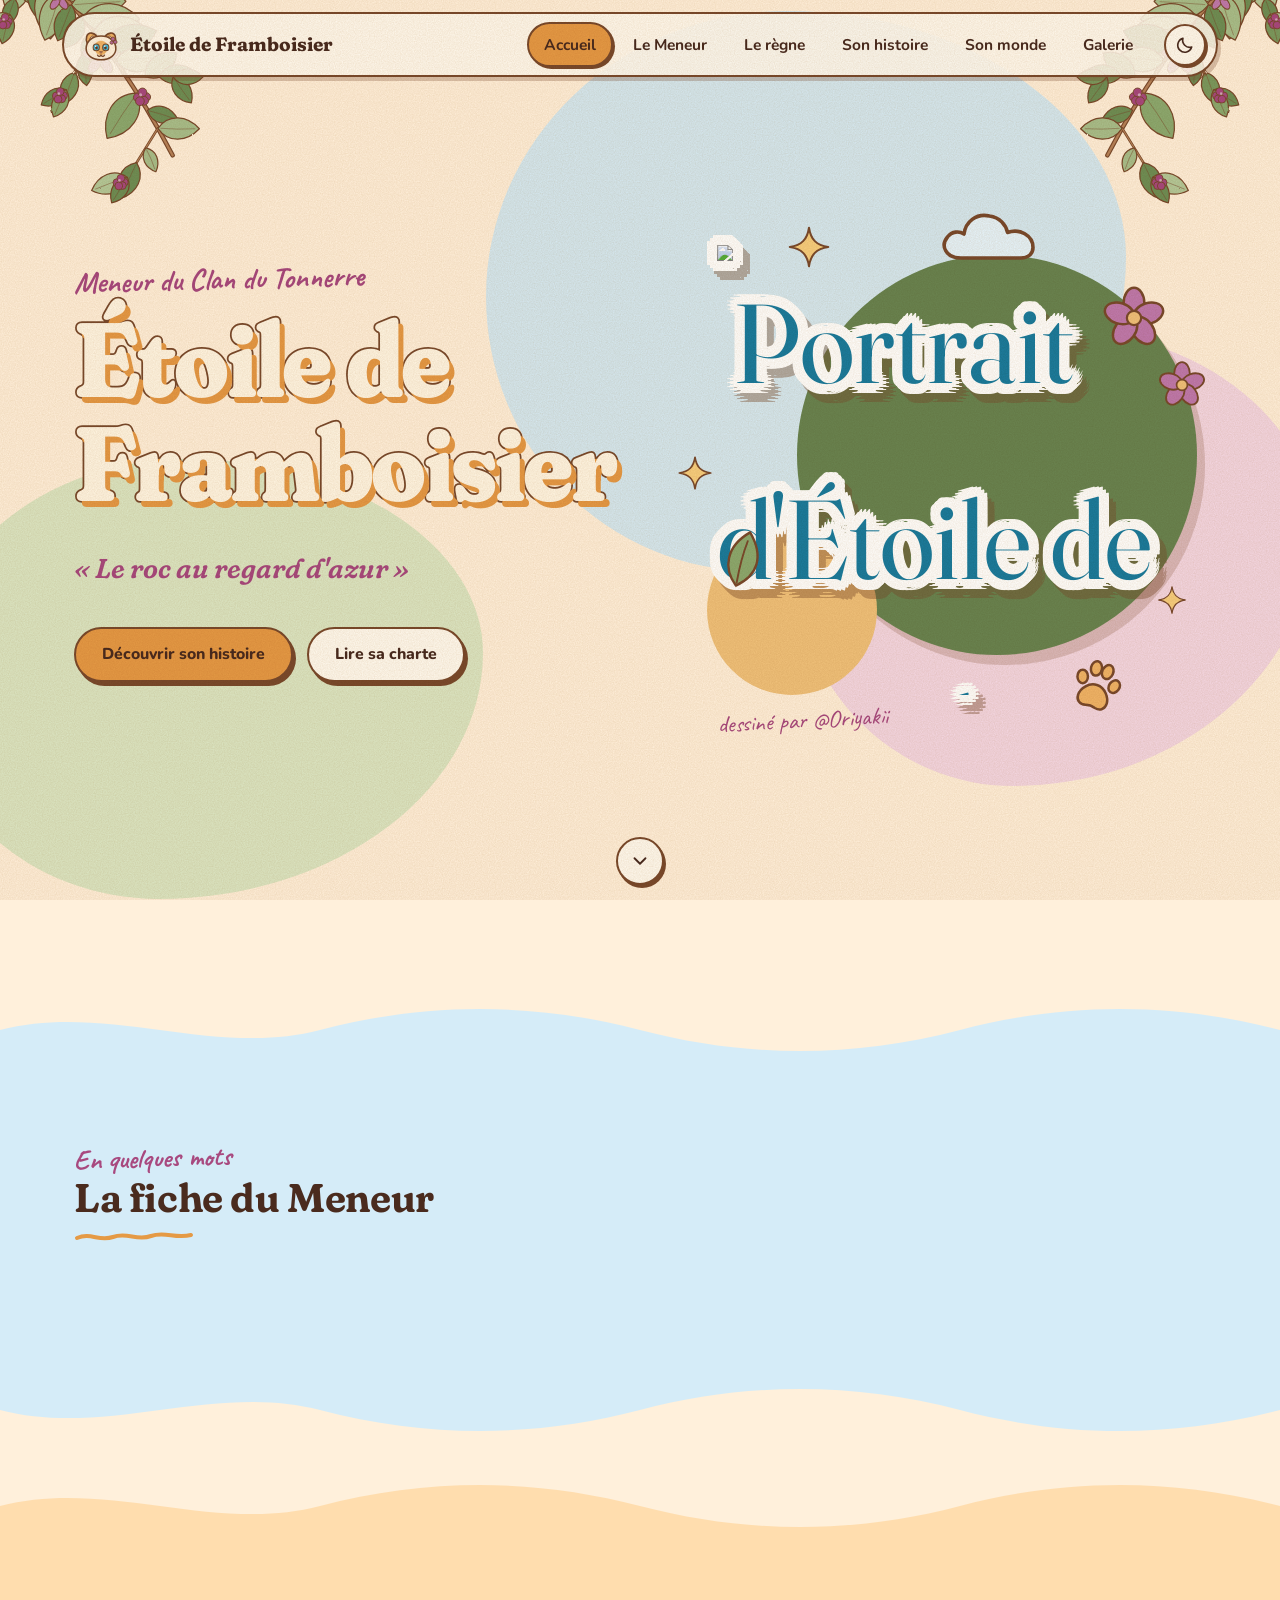
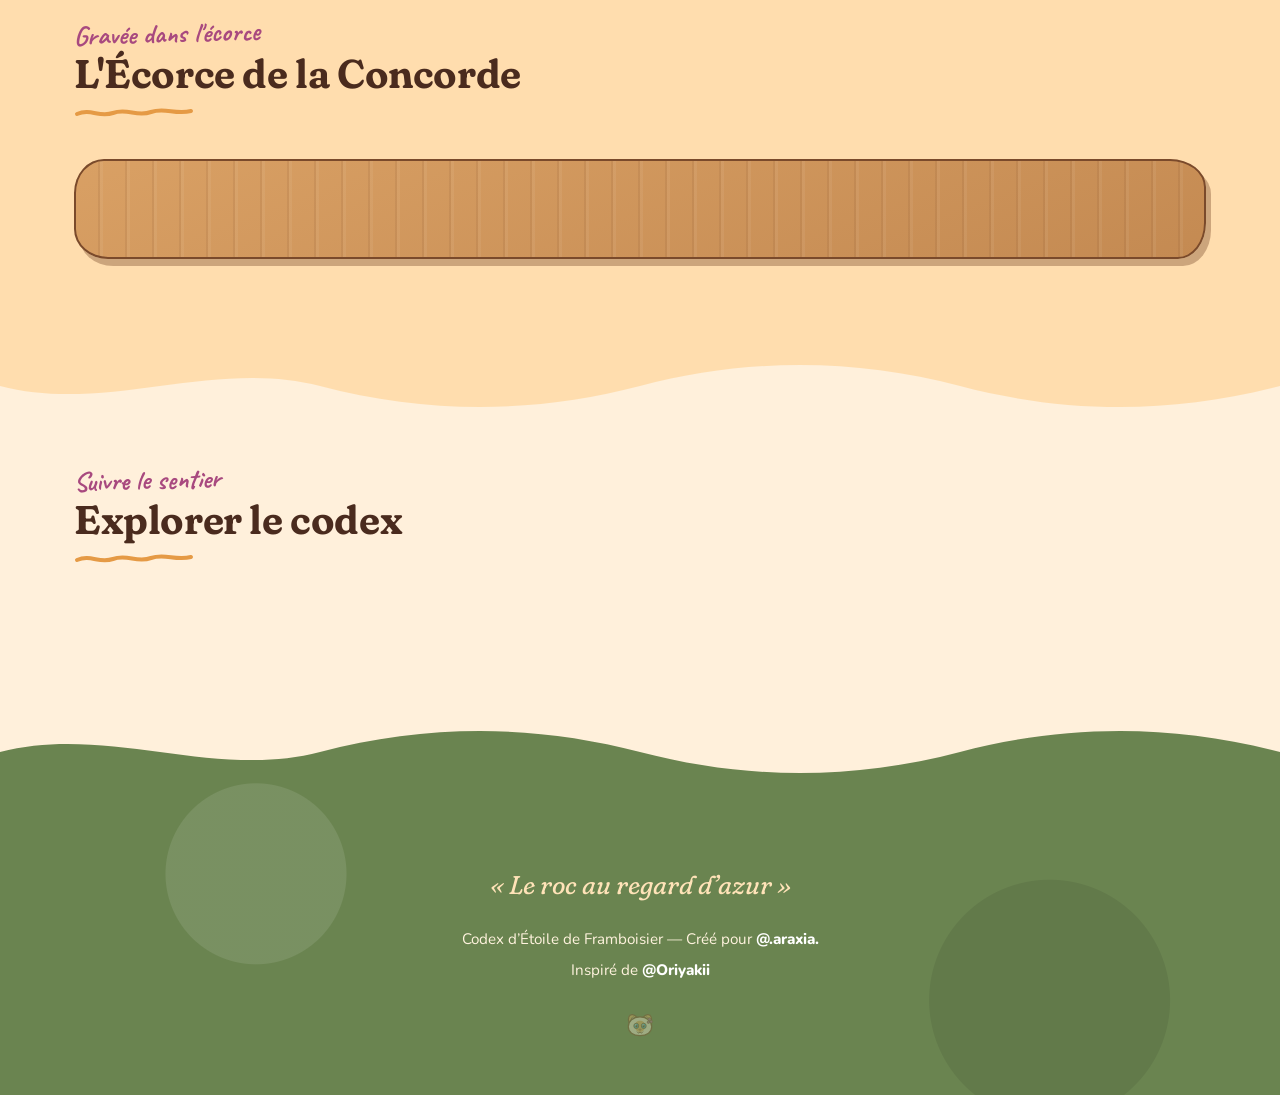
==== index.html @ c2222881 "Mise en ligne du 06/11/2026 23:58:48" ====
<!DOCTYPE html>
<html lang="fr">
<head>
    <meta charset="UTF-8">
    <meta name="viewport" content="width=device-width, initial-scale=1">
    <title>Étoile de Framboisier — Meneur du Tonnerre</title>
    <meta name="description" content="Codex d'Étoile de Framboisier, meneur du Clan du Tonnerre : fiche, charte, caractère, lignée et histoire de ce personnage de RP Warrior Cats.">
    <meta name="theme-color" content="#F5EFDF">
    <link rel="icon" href="assets/favicon.svg" type="image/svg+xml">
    <link rel="preconnect" href="https://fonts.googleapis.com">
    <link rel="preconnect" href="https://fonts.gstatic.com" crossorigin>
    <link rel="stylesheet" href="https://fonts.googleapis.com/css2?family=Fraunces:ital,opsz,wght,SOFT@0,9..144,300..800,100;1,9..144,300..800,100&family=Nunito:wght@400;600;700;800&family=Caveat:wght@500;700&display=swap">
    <script src="js/theme.js"></script>
    <link rel="stylesheet" href="css/base.css">
    <link rel="stylesheet" href="css/layout.css">
    <link rel="stylesheet" href="css/components.css">
    <link rel="stylesheet" href="css/pages/accueil.css">
</head>
<body data-page="accueil">

    <div id="entete"></div>

    <main id="contenu">

        <!-- ===== Le héros ===== -->
        <section class="hero">
            <span class="lavis lavis-azur"      style="top:-8%;  left:38%; width:640px; height:560px"></span>
            <span class="lavis lavis-framboise" style="top:30%;  left:62%; width:520px; height:460px"></span>
            <span class="lavis lavis-sauge"     style="top:46%;  left:-6%; width:560px; height:440px"></span>
            <img class="hero-branche hero-branche-g" src="assets/decor/branche.svg" alt="" width="620" height="760" fetchpriority="low">
            <img class="hero-branche hero-branche-d" src="assets/decor/branche.svg" alt="" width="620" height="760" fetchpriority="low">

            <div class="conteneur hero-grille">
                <div class="hero-texte">
                    <span class="surtitre" id="hero-fonction">Meneur du Clan du Tonnerre</span>
                    <h1>Étoile de<br>Framboisier</h1>
                    <p class="devise" id="hero-devise">« Le roc au regard d'azur »</p>
                    <div class="hero-vies" id="compteur-vies"></div>
                    <p class="hero-actions">
                        <a class="bouton" href="histoire.html">Découvrir son histoire</a>
                        <a class="bouton bouton-clair" href="#charte">Lire sa charte</a>
                    </p>
                </div>

                <figure class="hero-portrait">
                    <span class="cercle-feuillage" aria-hidden="true"></span>
                    <span class="cercle-miel" aria-hidden="true"></span>
                    <svg class="doodle d-nuage" aria-hidden="true"><use href="assets/decor/doodles.svg#nuage"/></svg>
                    <div class="portrait-cadre" data-initiale="É">
                        <img src="assets/photos/Headshot%20Etoile%20de%20Framboisier%20Oriyakii.webp" alt="Portrait d'Étoile de Framboisier" width="680" height="680" fetchpriority="high">
                    </div>
                    <svg class="doodle d-freesia1" aria-hidden="true"><use href="assets/decor/doodles.svg#freesia"/></svg>
                    <svg class="doodle d-freesia2" aria-hidden="true"><use href="assets/decor/doodles.svg#freesia"/></svg>
                    <svg class="doodle d-etin1" aria-hidden="true"><use href="assets/decor/doodles.svg#etincelle"/></svg>
                    <svg class="doodle d-etin2" aria-hidden="true"><use href="assets/decor/doodles.svg#etincelle"/></svg>
                    <svg class="doodle d-etin3" aria-hidden="true"><use href="assets/decor/doodles.svg#etincelle"/></svg>
                    <svg class="doodle d-patte" aria-hidden="true"><use href="assets/decor/doodles.svg#patte"/></svg>
                    <svg class="doodle d-feuille" aria-hidden="true"><use href="assets/decor/doodles.svg#feuille"/></svg>
                    <figcaption class="note-main">dessiné par @Oriyakii</figcaption>
                </figure>
            </div>

            <a class="defiler" href="#fiche" aria-label="Descendre">
                <svg viewBox="0 0 24 24" fill="none" stroke="currentColor" stroke-width="2" stroke-linecap="round" stroke-linejoin="round" aria-hidden="true"><path d="M6 9l6 6 6-6"/></svg>
            </a>
        </section>

        <!-- ===== Fiche rapide ===== -->
        <section class="bande ciel" id="fiche">
            <div class="conteneur">
                <div class="entete-section">
                    <span class="surtitre">En quelques mots</span>
                    <h2>La fiche du Meneur</h2>
                </div>
                <ul class="galets" id="fiche-galets"></ul>
            </div>
        </section>

        <!-- ===== Le mur des lunes ===== -->
        <section class="section" id="mur-section" hidden>
            <div class="conteneur">
                <div class="entete-section entete-mur">
                    <div>
                        <span class="surtitre">Lune après lune</span>
                        <h2>Le mur des lunes</h2>
                    </div>
                    <div class="mur-fleches">
                        <button type="button" class="bouton-rond" id="mur-prec" aria-label="Souvenirs précédents">
                            <svg viewBox="0 0 24 24" fill="none" stroke="currentColor" stroke-width="2" stroke-linecap="round" stroke-linejoin="round" aria-hidden="true"><path d="M15 6l-6 6 6 6"/></svg>
                        </button>
                        <button type="button" class="bouton-rond" id="mur-suiv" aria-label="Souvenirs suivants">
                            <svg viewBox="0 0 24 24" fill="none" stroke="currentColor" stroke-width="2" stroke-linecap="round" stroke-linejoin="round" aria-hidden="true"><path d="M9 6l6 6-6 6"/></svg>
                        </button>
                    </div>
                </div>
            </div>
            <div class="mur" id="mur" tabindex="0" aria-label="Frise des souvenirs, à faire défiler"></div>
        </section>

        <!-- ===== La charte ===== -->
        <section class="bande miel" id="charte">
            <div class="conteneur">
                <div class="entete-section">
                    <span class="surtitre">Gravée dans l'écorce</span>
                    <h2 id="charte-titre">L'Écorce de la Concorde</h2>
                    <p id="charte-intro"></p>
                </div>
                <div class="ecorce">
                    <ol class="articles" id="charte-articles"></ol>
                </div>
            </div>
        </section>

        <!-- ===== Explorer ===== -->
        <section class="section">
            <div class="conteneur">
                <div class="entete-section">
                    <span class="surtitre">Suivre le sentier</span>
                    <h2>Explorer le codex</h2>
                </div>
                <div class="explorer" id="explorer"></div>
            </div>
        </section>

        <!-- ===== Dernières lunes ===== -->
        <section class="bande mousse" id="recent-section" hidden>
            <div class="conteneur">
                <div class="entete-section">
                    <span class="surtitre">Au fil des lunes</span>
                    <h2>Derniers sujets joués</h2>
                </div>
                <div class="recents" id="recents"></div>
            </div>
        </section>

    </main>

    <div id="pied"></div>

    <script src="js/site.js"></script>
    <script src="js/outils.js"></script>
    <script src="js/data/vies.js"></script>
    <script src="js/data/journal.js"></script>
    <script src="js/data/textes.js"></script>
    <script src="js/data/lunes.js"></script>
    <script src="js/config.js"></script>
    <script src="js/donnees.js"></script>
    <script src="js/pages/accueil.js"></script>
</body>
</html>
---- css/base.css ----
/* ==========================================================================
   BASE — la direction artistique d'Étoile de Framboisier.
   Tout vient de ses illustrations : pelage crème et abricot, trait brun appuyé,
   yeux turquoise, freesias mauves, cercle vert mousse, crayonné chaud.
   C'est ici qu'on change l'identité visuelle du site.
   Les polices sont chargées par les <link> dans le <head> de chaque page.
   ========================================================================== */

:root {
    /* Le papier : un crème chaud, comme le fond de ses doodles */
    --brume: #FFF0DB;            /* fond de page */
    --brume-profonde: #EBCFA3;   /* filets doux, séparations discrètes */
    --creme: #FFFAF0;            /* surfaces : cartes */
    --creme-ombre: #FCE7C8;

    /* Le trait : le brun de ses contours */
    --trait: #7A4A2B;

    /* Son pelage colourpoint : crème au centre, abricot aux extrémités */
    --roux: #E59A45;             /* abricot / miel */
    --roux-pale: #FFDDAE;
    --roux-texte: #8A4A12;
    --miel: #F0C27B;

    /* Ses yeux turquoise, le ciel de ses fonds */
    --azur: #43BEE3;
    --azur-pale: #D5ECF8;
    --azur-profond: #1C7C9F;

    /* Le cercle de feuillage derrière lui, la forêt du Tonnerre */
    --sauge: #A9BF8C;
    --sauge-pale: #E3EDD2;
    --mousse: #6A8450;
    --foret: #3F5B34;

    /* Ses freesias mauves : le framboise de son nom */
    --framboise: #A8497F;
    --framboise-pale: #F4DAE8;
    --aversion: #6B4B7A;         /* cœur sombre */

    /* Texte : un brun chaud, jamais noir */
    --encre: #4A2B1E;
    --encre-douce: #7C5A47;

    /* Effets */
    --ciel-haut: #D5ECF8;
    --verre: rgba(255, 250, 240, 0.9);
    --ombre: 3px 4px 0 rgba(122, 74, 43, 0.28);            /* ombre franche, comme un autocollant */
    --ombre-haute: 5px 7px 0 rgba(122, 74, 43, 0.38);
    --nuage: #fff;
    --grain: 0.55;               /* intensité du grain de papier */
    --bord: 2.5px solid var(--trait);
    --onde: var(--creme-ombre);

    --serif: 'Fraunces', Georgia, 'Times New Roman', serif;
    --sans: 'Nunito', system-ui, -apple-system, 'Segoe UI', sans-serif;
    --main: 'Caveat', 'Segoe Print', cursive;   /* annotations écrites à la main */

    --mesure: 66ch;
    --rayon-l: 30px 36px 28px 34px / 34px 28px 36px 30px;   /* des angles un peu irréguliers : dessinés à la main */
    --rayon-m: 20px 24px 18px 22px / 22px 18px 24px 20px;
    --rayon-s: 12px;

    /* Signature : la couleur n'existe qu'aux extrémités */
    --pelage: linear-gradient(90deg,
        var(--roux) 0%, var(--roux-pale) 14%, var(--creme) 32%,
        var(--creme) 68%, var(--roux-pale) 86%, var(--roux) 100%);

    color-scheme: light;
}

/* ---------- Thème sombre : la nuit de lune sur le territoire ----------
   Automatique selon l'appareil, ou choisi avec le bouton du menu. */
:root[data-theme="dark"] {
    --brume: #1D1A2B;
    --brume-profonde: #3B3552;
    --creme: #2A2540;
    --creme-ombre: #342E4D;

    --trait: #F2C98F;

    --roux: #F0A653;
    --roux-pale: #4D3A33;
    --roux-texte: #F6C58E;
    --miel: #EBC27D;

    --azur: #5BCBEE;
    --azur-pale: #1F3A56;
    --azur-profond: #8AD8F4;

    --sauge: #6F8F59;
    --sauge-pale: #263A33;
    --mousse: #9DBD83;
    --foret: #B9D3A3;

    --framboise: #E58FBF;
    --framboise-pale: #4A2B47;
    --aversion: #B8A1CC;

    --encre: #FFEFD8;
    --encre-douce: #C7B6C4;

    --ciel-haut: #1F2A4A;
    --verre: rgba(29, 26, 43, 0.88);
    --ombre: 3px 4px 0 rgba(0, 0, 0, 0.45);
    --ombre-haute: 5px 7px 0 rgba(0, 0, 0, 0.55);
    --nuage: #7E9AB0;
    --grain: 0.2;
    --onde: #262142;

    color-scheme: dark;
}

*, *::before, *::after { box-sizing: border-box; }

html { scroll-behavior: smooth; scroll-padding-top: 96px; }

body {
    margin: 0;
    background: var(--brume);
    color: var(--encre);
    font-family: var(--sans);
    font-size: 1.0625rem;
    line-height: 1.75;
    -webkit-font-smoothing: antialiased;
    overflow-x: hidden;
}

/* Grain de papier : une fine texture sur tout le site */
body::before {
    content: "";
    position: fixed;
    inset: 0;
    z-index: 100;
    pointer-events: none;
    opacity: var(--grain);
    mix-blend-mode: multiply;
    background-image: url("data:image/svg+xml;utf8,<svg xmlns='http://www.w3.org/2000/svg' width='220' height='220'><filter id='n'><feTurbulence type='fractalNoise' baseFrequency='.85' numOctaves='2' stitchTiles='stitch'/><feColorMatrix values='0 0 0 0 .55  0 0 0 0 .36  0 0 0 0 .17  0 0 0 .5 0'/></filter><rect width='100%' height='100%' filter='url(%23n)'/></svg>");
}
:root[data-theme="dark"] body::before { mix-blend-mode: screen; }

h1, h2, h3, h4 {
    font-family: var(--serif);
    font-variation-settings: 'SOFT' 100;      /* des lettres rondes et douces */
    font-weight: 600;
    line-height: 1.12;
    margin: 0;
    color: var(--encre);
    text-wrap: balance;
}

h1 { font-size: clamp(2.2rem, 5vw, 3.5rem); font-weight: 700; letter-spacing: -0.015em; }
h2 { font-size: clamp(1.8rem, 3.4vw, 2.5rem); font-weight: 650; letter-spacing: -0.01em; }
h3 { font-size: 1.3rem; }
h4 { font-size: 1.08rem; }

p { margin: 0 0 1em; text-wrap: pretty; }

a { color: var(--azur-profond); text-underline-offset: 3px; }
a:hover { color: var(--framboise); }

::selection { background: var(--azur); color: #fff; }

:focus-visible {
    outline: 3px dashed var(--azur);
    outline-offset: 4px;
    border-radius: 6px;
}

img { max-width: 100%; display: block; }

.lien-evitement {
    position: absolute;
    left: -9999px;
    top: 8px;
    background: var(--creme);
    padding: 8px 16px;
    border: var(--bord);
    border-radius: var(--rayon-s);
    z-index: 200;
}
.lien-evitement:focus { left: 8px; }

@media (prefers-reduced-motion: reduce) {
    html { scroll-behavior: auto; }
    *, *::before, *::after { animation: none !important; transition: none !important; }
}
---- css/layout.css ----
/* ==========================================================================
   LAYOUT — en-tête, menu, en-tête de page, onglets, bandes ondulées, pied de page.
   ========================================================================== */

/* ---------- En-tête : une pastille cerclée de brun, comme un autocollant ---------- */
.site-header {
    position: sticky;
    top: 12px;
    z-index: 60;
    max-width: 1180px;
    margin: 12px auto 0;
    padding: 0 12px;
}
.site-header .barre {
    display: flex;
    align-items: center;
    gap: 8px 14px;
    padding: 8px 10px 8px 18px;
    background: var(--verre);
    -webkit-backdrop-filter: blur(10px);
    backdrop-filter: blur(10px);
    border: var(--bord);
    border-radius: 999px;
    box-shadow: var(--ombre);
}

.marque {
    display: inline-flex;
    align-items: center;
    gap: 10px;
    margin-right: auto;
    font-family: var(--serif);
    font-variation-settings: 'SOFT' 100;
    font-size: 1.2rem;
    font-weight: 700;
    color: var(--encre);
    text-decoration: none;
    white-space: nowrap;
}
.marque:hover { color: var(--framboise); }
.marque svg { width: 38px; height: 38px; flex: none; transition: transform 0.3s cubic-bezier(0.3, 1.6, 0.5, 1); }
.marque:hover svg { transform: rotate(-8deg) scale(1.12); }

.menu { display: flex; gap: 3px; list-style: none; margin: 0; padding: 0; }
.menu a {
    display: block;
    padding: 7px 15px;
    border: 2.5px solid transparent;
    border-radius: 999px;
    color: var(--encre);
    font-size: 0.97rem;
    font-weight: 700;
    text-decoration: none;
    white-space: nowrap;
    transition: background-color 0.2s ease, transform 0.2s ease;
}
.menu a:hover { background: var(--roux-pale); color: var(--encre); transform: rotate(-2deg); }
.menu a[aria-current="page"] { background: var(--roux); border-color: var(--trait); color: #4A2B1E; box-shadow: 2px 2px 0 var(--trait); }

.bouton-rond {
    flex: none;
    width: 42px;
    height: 42px;
    display: grid;
    place-items: center;
    padding: 0;
    border: var(--bord);
    border-radius: 50%;
    background: var(--creme);
    color: var(--encre);
    cursor: pointer;
    box-shadow: 2px 2px 0 var(--trait);
    transition: transform 0.15s ease, box-shadow 0.15s ease, background-color 0.2s ease;
}
.bouton-rond:hover { background: var(--roux-pale); transform: translate(-1px, -1px); box-shadow: 3px 3px 0 var(--trait); }
.bouton-rond:active { transform: translate(2px, 2px); box-shadow: 0 0 0 var(--trait); }
.bouton-rond svg { width: 20px; height: 20px; }
.bouton-menu { display: none; }

.bouton-theme .i-soleil { display: none; }
:root[data-theme="dark"] .bouton-theme .i-soleil { display: block; }
:root[data-theme="dark"] .bouton-theme .i-lune { display: none; }

@media (max-width: 860px) {
    .bouton-menu { display: grid; }
    .site-header .barre { flex-wrap: wrap; border-radius: 30px; padding-left: 14px; }
    .site-header nav { order: 5; flex-basis: 100%; display: none; }
    .site-header.ouvert nav { display: block; }
    .menu { flex-direction: column; padding: 4px 0 8px; }
    .menu a { padding: 12px 14px; border-radius: var(--rayon-s); font-size: 1.05rem; }
    .marque { font-size: 1.05rem; }
}

/* ---------- Structure ---------- */
.conteneur { max-width: 1180px; margin: 0 auto; padding: 0 24px; }
.etroit { max-width: 820px; margin-left: auto; margin-right: auto; }
main { position: relative; padding-bottom: 24px; overflow-x: clip; }

.section { position: relative; margin-top: 110px; }

/* Titre de section : un petit mot écrit à la main + le titre */
.surtitre {
    display: block;
    margin-bottom: 2px;
    font-family: var(--main);
    font-size: 1.7rem;
    font-weight: 700;
    line-height: 1;
    color: var(--framboise);
    transform: rotate(-1.5deg);
    transform-origin: left;
}
.entete-section { max-width: 62ch; margin-bottom: 40px; }
.entete-section p { margin: 14px 0 0; color: var(--encre-douce); font-size: 1.1rem; }
.entete-section.centre { margin-left: auto; margin-right: auto; text-align: center; }

/* Un petit trait de pinceau sous les titres de section */
.entete-section h2::after {
    content: "";
    display: block;
    width: 120px;
    height: 12px;
    margin-top: 10px;
    background: center / contain no-repeat url("data:image/svg+xml;utf8,<svg xmlns='http://www.w3.org/2000/svg' viewBox='0 0 120 12' fill='none' stroke='%23E59A45' stroke-width='4' stroke-linecap='round'><path d='M3 7c14-6 22 4 36-1s24 4 38-1 24 3 40-1'/></svg>");
}
.entete-section.centre h2::after { margin-left: auto; margin-right: auto; }

/* ---------- Bandes de couleur aux bords ondulés ---------- */
.bande {
    position: relative;
    margin-top: 150px;
    padding: 90px 0 100px;
    background: var(--bande, var(--azur-pale));
}
.bande.ciel  { --bande: var(--azur-pale); }
.bande.miel  { --bande: var(--roux-pale); }
.bande.mousse { --bande: var(--sauge-pale); }
.bande::before, .bande::after {
    content: "";
    position: absolute;
    left: 0;
    right: 0;
    height: 56px;
    background: var(--bande);
    -webkit-mask: url("data:image/svg+xml;utf8,<svg xmlns='http://www.w3.org/2000/svg' viewBox='0 0 1200 56' preserveAspectRatio='none'><path d='M0 28C100 0 200 56 300 28S500 0 600 28 800 56 900 28 1100 0 1200 28V56H0z'/></svg>") center / 100% 100% no-repeat;
    mask: url("data:image/svg+xml;utf8,<svg xmlns='http://www.w3.org/2000/svg' viewBox='0 0 1200 56' preserveAspectRatio='none'><path d='M0 28C100 0 200 56 300 28S500 0 600 28 800 56 900 28 1100 0 1200 28V56H0z'/></svg>") center / 100% 100% no-repeat;
}
.bande::before { top: -55px; }
.bande::after { bottom: -55px; transform: scaleY(-1); }
.bande > .conteneur > .entete-section:first-child { margin-top: 0; }

/* ---------- En-tête d'une page intérieure ---------- */
.tete-page { position: relative; padding-top: 76px; padding-bottom: 12px; isolation: isolate; }
.tete-page h1 {
    max-width: 16ch;
    text-shadow: 3px 4px 0 var(--roux-pale);
}
.tete-page .intro {
    margin: 18px 0 0;
    max-width: 52ch;
    font-family: var(--serif);
    font-variation-settings: 'SOFT' 100;
    font-style: italic;
    font-size: 1.22rem;
    color: var(--encre-douce);
}
.tete-page::after {                      /* branche posée dans le coin */
    content: "";
    position: absolute;
    z-index: -1;
    top: -60px;
    right: -40px;
    width: min(46vw, 460px);
    aspect-ratio: 620 / 760;
    background: url("../assets/decor/branche.svg") no-repeat center / contain;
    transform: scaleX(-1) rotate(-6deg);
    transform-origin: top center;
    opacity: 0.9;
    pointer-events: none;
}
:root[data-theme="dark"] .tete-page::after { opacity: 0.5; }

/* ---------- Onglets (sous-pages) : des étiquettes ---------- */
.onglets-barre {
    position: sticky;
    top: 84px;
    z-index: 30;
    display: flex;
    gap: 6px;
    margin: 36px 0 0;
    padding: 6px;
    width: fit-content;
    max-width: 100%;
    overflow-x: auto;
    scrollbar-width: none;
    background: var(--verre);
    -webkit-backdrop-filter: blur(10px);
    backdrop-filter: blur(10px);
    border: var(--bord);
    border-radius: 999px;
    box-shadow: var(--ombre);
}
.onglets-barre::-webkit-scrollbar { display: none; }
.onglets-barre button {
    padding: 9px 22px;
    border: 2.5px solid transparent;
    border-radius: 999px;
    background: transparent;
    color: var(--encre);
    font: inherit;
    font-size: 0.98rem;
    font-weight: 700;
    white-space: nowrap;
    cursor: pointer;
    transition: background-color 0.2s ease, transform 0.2s ease;
}
.onglets-barre button:hover { background: var(--roux-pale); transform: rotate(-1.5deg); }
.onglets-barre button[aria-selected="true"] { background: var(--azur); border-color: var(--trait); color: #14394A; box-shadow: 2px 2px 0 var(--trait); }

.onglet-panneau { padding-top: 56px; }
.onglet-panneau[hidden] { display: none; }
.onglet-panneau:not([hidden]) { animation: onglet-entree 0.5s cubic-bezier(0.2, 0.7, 0.2, 1); }
@keyframes onglet-entree { from { opacity: 0; transform: translateY(14px); } }

/* ---------- Pied de page : le cercle de feuillage de ses illustrations ---------- */
.site-footer {
    position: relative;
    margin-top: 150px;
    padding: 84px 24px 46px;
    text-align: center;
    color: #FFF3DE;
    background: #6A8450;
    background-image:
        radial-gradient(circle at 20% 30%, rgba(255, 255, 255, 0.1) 0 90px, transparent 91px),
        radial-gradient(circle at 82% 70%, rgba(0, 0, 0, 0.08) 0 120px, transparent 121px);
}
:root[data-theme="dark"] .site-footer { background-color: #2E3B38; }
.site-footer::before {                   /* bord ondulé du haut */
    content: "";
    position: absolute;
    left: 0;
    right: 0;
    top: -55px;
    height: 56px;
    background: inherit;
    background-image: none;
    background-color: #6A8450;
    -webkit-mask: url("data:image/svg+xml;utf8,<svg xmlns='http://www.w3.org/2000/svg' viewBox='0 0 1200 56' preserveAspectRatio='none'><path d='M0 28C100 0 200 56 300 28S500 0 600 28 800 56 900 28 1100 0 1200 28V56H0z'/></svg>") center / 100% 100% no-repeat;
    mask: url("data:image/svg+xml;utf8,<svg xmlns='http://www.w3.org/2000/svg' viewBox='0 0 1200 56' preserveAspectRatio='none'><path d='M0 28C100 0 200 56 300 28S500 0 600 28 800 56 900 28 1100 0 1200 28V56H0z'/></svg>") center / 100% 100% no-repeat;
}
:root[data-theme="dark"] .site-footer::before { background-color: #2E3B38; }
.site-footer .devise-pied {
    margin: 0 0 18px;
    font-family: var(--serif);
    font-variation-settings: 'SOFT' 100;
    font-style: italic;
    font-size: 1.6rem;
    color: #FFE3B8;
}
.site-footer p { margin: 0 0 4px; font-size: 0.95rem; }
.site-footer a { color: #D8F0FA; }
.site-footer em { color: #fff; font-style: normal; font-weight: 800; }

/* Accès discret au dashboard (page d'accueil seulement) */
.acces-cache { display: inline-block; margin-top: 22px; opacity: 0.35; transition: opacity 0.4s ease, transform 0.4s ease; }
.acces-cache svg { width: 30px; height: 30px; }
.acces-cache:hover, .acces-cache:focus-visible { opacity: 1; transform: rotate(-10deg) scale(1.2); }

@media (max-width: 600px) {
    .conteneur { padding-left: 18px; padding-right: 18px; }
    .section { margin-top: 80px; }
    .bande { margin-top: 110px; padding: 70px 0 80px; }
    .tete-page { padding-top: 48px; }
    .onglets-barre { top: 76px; }
    .onglets-barre button { padding: 9px 16px; }
}

@media (max-width: 480px) {
    .marque { font-size: 0.9rem; gap: 7px; }
    .marque svg { width: 32px; height: 32px; }
    .site-header .barre { gap: 6px; padding-right: 8px; }
    .bouton-rond { width: 38px; height: 38px; }
}
---- css/components.css ----
/* ==========================================================================
   COMPOSANTS — briques réutilisées sur plusieurs pages.
   ========================================================================== */

/* ---------- Aplats de couleur en arrière-plan (comme le cercle vert derrière lui) ----------
   <span class="lavis lavis-azur" style="top:..;left:..;width:..;height:.."></span> */
.lavis {
    position: absolute;
    z-index: -1;
    border-radius: 47% 53% 58% 42% / 51% 44% 56% 49%;
    opacity: 0.85;
    pointer-events: none;
}
.lavis-azur      { background: #CFE8F6; }
.lavis-sauge     { background: #D6E4C0; }
.lavis-framboise { background: #F2D3E4; }
.lavis-roux      { background: #FFDDB0; }
:root[data-theme="dark"] .lavis { opacity: 0.22; }

/* ---------- Texte courant ---------- */
.prose p { max-width: var(--mesure); }
.prose p:last-child { margin-bottom: 0; }

/* Première lettre en grand, dessinée comme une initiale de conte */
.lettrine > p:first-of-type::first-letter {
    float: left;
    margin: 0.04em 0.12em 0 0;
    font-family: var(--serif);
    font-variation-settings: 'SOFT' 100;
    font-weight: 800;
    font-size: 3.7em;
    line-height: 0.82;
    color: var(--roux);
    -webkit-text-stroke: 2px var(--trait);
    paint-order: stroke fill;
}

.chapeau {
    max-width: var(--mesure);
    margin: 0 0 20px;
    font-family: var(--serif);
    font-style: italic;
    color: var(--encre-douce);
}

/* ---------- Boutons : des autocollants qu'on enfonce ---------- */
.bouton {
    display: inline-block;
    padding: 12px 26px;
    border: var(--bord);
    border-radius: 999px;
    background: var(--roux);
    color: #4A2B1E;
    font: inherit;
    font-weight: 800;
    font-size: 0.99rem;
    text-decoration: none;
    cursor: pointer;
    box-shadow: 3px 4px 0 var(--trait);
    transition: transform 0.15s ease, box-shadow 0.15s ease, background-color 0.2s ease;
}
.bouton:hover { color: #4A2B1E; background: var(--miel); transform: translate(-2px, -2px) rotate(-1deg); box-shadow: 5px 6px 0 var(--trait); }
.bouton:active { transform: translate(3px, 4px); box-shadow: 0 0 0 var(--trait); }
.bouton-clair { background: var(--creme); color: var(--encre); }
.bouton-clair:hover { background: var(--azur-pale); color: var(--encre); }
.bouton-petit { padding: 7px 16px; font-size: 0.9rem; box-shadow: 2px 3px 0 var(--trait); }
button.bouton:disabled { opacity: 0.55; cursor: default; transform: none; }

/* ---------- Pastilles ---------- */
.pastilles { display: flex; flex-wrap: wrap; gap: 8px; margin: 0; padding: 0; list-style: none; }
.pastille {
    display: inline-block;
    padding: 1px 12px;
    border: 2px solid color-mix(in srgb, var(--trait) 60%, transparent);
    border-radius: 999px;
    font-size: 0.88rem;
    font-weight: 700;
    background: var(--azur-pale);
    color: var(--azur-profond);
}
.pastille.defaut { background: var(--framboise-pale); color: var(--framboise); }
.pastille.neutre { background: var(--creme-ombre); color: var(--encre-douce); }
.pastille.roux   { background: var(--roux-pale);    color: var(--roux-texte); }
.pastille.sauge  { background: var(--sauge-pale);   color: var(--foret); }

/* ---------- Carte de papier ---------- */
.carte {
    position: relative;
    padding: 28px 30px;
    background: var(--creme);
    border: var(--bord);
    border-radius: var(--rayon-l);
    box-shadow: var(--ombre);
}
.carte > h3, .carte > h4 { margin-bottom: 10px; }
.carte p:last-child { margin-bottom: 0; }

/* Annotation écrite à la main */
.note-main { font-family: var(--main); font-size: 1.35rem; line-height: 1.1; color: var(--framboise); }

/* ---------- Liste de définitions ---------- */
.fiche-dl { margin: 0; display: grid; }
.fiche-dl > div {
    display: grid;
    grid-template-columns: 120px 1fr;
    gap: 12px;
    padding: 11px 0;
    border-bottom: 1px dashed var(--brume-profonde);
}
.fiche-dl > div:last-child { border-bottom: 0; }
.fiche-dl dt { color: var(--encre-douce); font-size: 0.93rem; }
.fiche-dl dd { margin: 0; font-weight: 600; }

/* ---------- Accordéons ---------- */
.accordeons { display: grid; gap: 12px; }
details.accordeon {
    background: var(--creme);
    border: var(--bord);
    border-radius: var(--rayon-m);
    box-shadow: var(--ombre);
    transition: border-color 0.2s ease, box-shadow 0.2s ease;
}
details.accordeon:hover { transform: translate(-1px, -1px); }
details.accordeon[open] { box-shadow: var(--ombre-haute); }
details.accordeon > summary {
    list-style: none;
    cursor: pointer;
    padding: 16px 54px 16px 22px;
    position: relative;
    font-family: var(--serif);
    font-size: 1.12rem;
    font-weight: 650;
}
details.accordeon > summary::-webkit-details-marker { display: none; }
details.accordeon > summary::after {
    content: "";
    position: absolute;
    right: 24px;
    top: 50%;
    width: 8px;
    height: 8px;
    border-right: 2px solid var(--framboise);
    border-bottom: 2px solid var(--framboise);
    transform: translateY(-70%) rotate(45deg);
    transition: transform 0.2s ease;
}
details.accordeon[open] > summary::after { transform: translateY(-30%) rotate(225deg); }
details.accordeon[open] > summary { border-bottom: 1px solid var(--brume-profonde); }
details.accordeon > summary:hover { color: var(--framboise); }
.accordeon-corps { padding: 18px 22px 8px; }
.accordeon-corps p { max-width: var(--mesure); }

/* ---------- Avatar (photo ronde cerclée d'aquarelle, ou initiale) ---------- */
.avatar {
    position: relative;
    flex: none;
    width: 68px;
    height: 68px;
    border-radius: 50%;
    overflow: hidden;
    display: grid;
    place-items: center;
    background: var(--azur-pale);
    color: var(--azur-profond);
    font-family: var(--serif);
    font-size: 1.6rem;
    box-shadow: 0 0 0 3px var(--creme), 0 0 0 5.5px var(--trait);
}
.avatar::before { content: attr(data-initiale); }
.avatar img { position: absolute; inset: 0; width: 100%; height: 100%; object-fit: cover; }

/* ---------- Cœurs de l'index des relations ---------- */
.coeurs { display: inline-flex; align-items: center; gap: 3px; white-space: nowrap; vertical-align: middle; }
.sym { width: 1.15em; height: 1.15em; flex: none; fill: currentColor; }
.sym-coeur  { color: var(--framboise); filter: drop-shadow(0 1px 1px rgba(178, 58, 92, 0.25)); }
.sym-sombre { color: var(--aversion); }
.sym-etoile { color: var(--roux); margin-left: 3px; width: 1.3em; height: 1.3em; }
.sym-crane  { color: var(--encre-douce); margin-left: 3px; width: 1.3em; height: 1.3em; }

/* ---------- Compteur de vies (points) ---------- */
.points-vies { display: flex; gap: 8px; list-style: none; margin: 0; padding: 0; }
.point-vie { width: 18px; height: 18px; border-radius: 50%; border: 2px solid var(--trait); }
.point-vie.plein { background: var(--azur); box-shadow: 1px 2px 0 var(--trait); }
.point-vie.vide  { border: 2px dashed var(--encre-douce); opacity: 0.6; }
.points-legende { margin: 10px 0 0; font-family: var(--serif); font-style: italic; color: var(--encre-douce); }

/* ---------- Jauge de caractéristique ---------- */
.jauges { display: grid; gap: 12px; margin: 0; padding: 0; list-style: none; }
.jauge { display: grid; grid-template-columns: 96px 1fr; align-items: center; gap: 12px; font-size: 0.95rem; }
.jauge-piste { display: flex; gap: 5px; }
.jauge-piste i {
    flex: 1;
    height: 12px;
    border-radius: 999px;
    background: var(--creme-ombre);
    border: 2px solid var(--trait);
}
.jauge-piste i.plein { background: var(--roux); }

/* ---------- Séparateur : une liane qui ondule ---------- */
.liane {
    display: block;
    width: 100%;
    max-width: 360px;
    height: 24px;
    margin: 0 auto;
    color: var(--mousse);
    opacity: 0.8;
}

/* ---------- Cartes de relations et fenêtre « évolution de l'avis » (Son monde, Le règne) ---------- */
.relations { list-style: none; margin: 0; padding: 0; display: grid; grid-template-columns: repeat(auto-fill, minmax(330px, 1fr)); gap: 20px; }
.relation[hidden] { display: none; }
.relation { display: block; }
.relation-bouton {
    display: flex;
    align-items: center;
    gap: 18px;
    width: 100%;
    padding: 20px 22px;
    border: var(--bord);
    border-radius: var(--rayon-l);
    background: var(--creme);
    box-shadow: var(--ombre);
    color: var(--encre);
    font: inherit;
    text-align: left;
    cursor: pointer;
    transition: transform 0.3s ease, box-shadow 0.3s ease, border-color 0.3s ease;
}
.relation-bouton:hover { transform: translateY(-4px) rotate(-0.4deg); box-shadow: var(--ombre-haute); border-color: var(--framboise); }
.relation .avatar.grand { width: 84px; height: 84px; font-size: 2rem; }
.relation.defunt .avatar { filter: grayscale(0.9); opacity: 0.8; }
.relation-corps { display: grid; gap: 6px; min-width: 0; }
.relation-nom { font-family: var(--serif); font-size: 1.28rem; line-height: 1.2; }
.relation-meta { display: flex; flex-wrap: wrap; gap: 6px; }
.relation-bas { display: flex; align-items: center; flex-wrap: wrap; gap: 6px 12px; font-size: 0.9rem; color: var(--encre-douce); }
.relation-nb { font-family: var(--main); font-size: 1.2rem; line-height: 1; color: var(--framboise); }
.relation-joueur { margin: 4px 0 0; font-family: var(--main); font-size: 1.2rem; line-height: 1.1; color: var(--encre-douce); }
@media (max-width: 520px) { .relations { grid-template-columns: 1fr; } }

/* ---------- Fenêtre d'un chat : l'évolution de son avis ---------- */
.fiche-relation {
    width: min(94vw, 720px);
    max-height: 90vh;
    padding: 0;
    border: var(--bord);
    border-radius: var(--rayon-l);
    background: var(--creme);
    color: var(--encre);
    overflow: hidden;
    box-shadow: 8px 10px 0 rgba(74, 43, 30, 0.45), 0 30px 80px rgba(0, 0, 0, 0.35);
}
.fiche-relation::backdrop { background: rgba(14, 24, 33, 0.78); backdrop-filter: blur(4px); }
.fiche-relation[open] { display: flex; flex-direction: column; animation: onglet-entree 0.35s cubic-bezier(0.2, 0.7, 0.2, 1); }
.fr-contenu { display: flex; flex-direction: column; min-height: 0; max-height: 90vh; }
.fiche-relation .vis-fermer {
    position: absolute; top: 12px; right: 12px; z-index: 3;
    width: 44px; height: 44px; border: 0; border-radius: 50%;
    background: var(--creme); color: var(--encre-douce); font-size: 2rem; line-height: 1;
    box-shadow: var(--ombre); cursor: pointer;
}
.fiche-relation .vis-fermer:hover { color: var(--framboise); }
.fr-tete {
    display: flex;
    align-items: center;
    gap: 22px;
    padding: 28px 70px 22px 30px;
    background: linear-gradient(160deg, var(--sauge-pale), var(--creme));
    border-bottom: 1px solid var(--brume-profonde);
}
.avatar.enorme { width: 104px; height: 104px; font-size: 2.6rem; }
.fr-tete h2 { font-size: 1.8rem; margin-bottom: 8px; }
.fr-meta { display: flex; flex-wrap: wrap; align-items: center; gap: 6px 8px; margin: 0; }
.fr-corps { overflow-y: auto; padding: 24px 30px 34px; overscroll-behavior: contain; }

.courbe { margin: 0 0 26px; padding: 14px 16px 10px; border-radius: var(--rayon-m); background: var(--brume); border: var(--bord); }
.courbe svg { display: block; width: 100%; height: auto; overflow: visible; }
.courbe .zero { stroke: var(--brume-profonde); stroke-width: 1.5; stroke-dasharray: 5 5; }
.courbe .trace { fill: none; stroke: var(--mousse); stroke-width: 3; stroke-linecap: round; stroke-linejoin: round; }
.courbe .pt-aime { fill: var(--framboise); stroke: var(--creme); stroke-width: 2; }
.courbe .pt-aversion { fill: var(--aversion); stroke: var(--creme); stroke-width: 2; }
.courbe .pt-neutre { fill: var(--encre-douce); stroke: var(--creme); stroke-width: 2; }
.courbe figcaption { display: flex; justify-content: space-between; align-items: center; font-size: 0.85rem; color: var(--encre-douce); }

.fr-outils { display: flex; align-items: center; justify-content: space-between; flex-wrap: wrap; gap: 10px; margin-bottom: 22px; }
.fr-outils h3 { font-size: 1.15rem; }

.avis-liste { position: relative; list-style: none; margin: 0; padding: 0 0 0 30px; display: grid; gap: 26px; }
.avis-liste::before { content: ""; position: absolute; left: 7px; top: 8px; bottom: 8px; width: 3px; border-radius: 3px; background: repeating-linear-gradient(180deg, var(--mousse) 0 10px, transparent 10px 16px); opacity: 0.6; }
.avis { position: relative; }
.avis-noeud { position: absolute; left: -30px; top: 6px; width: 17px; height: 17px; border-radius: 50%; background: var(--creme); border: 3px solid var(--mousse); }
.avis.actuel .avis-noeud { background: var(--framboise); border-color: var(--framboise-pale); box-shadow: 0 0 14px var(--framboise); }
.avis-tete { display: flex; align-items: center; flex-wrap: wrap; gap: 6px 14px; margin-bottom: 6px; }
.avis-lune { font-family: var(--main); font-size: 1.55rem; line-height: 1; color: var(--framboise); }
.avis p { margin: 0; font-size: 1rem; color: var(--encre-douce); }

@media (max-width: 520px) {
    .fr-tete { flex-direction: column; align-items: flex-start; padding: 24px 24px 20px; gap: 14px; }
    .fr-corps { padding: 20px 22px 30px; }
}


.vide { color: var(--encre-douce); font-style: italic; }

/* ---------- La charte : des plaquettes de papier clouées sur une planche de bois ---------- */
.ecorce {
    position: relative;
    padding: clamp(22px, 4vw, 48px);
    border: var(--bord);
    border-radius: var(--rayon-l);
    background:
        repeating-linear-gradient(90deg, rgba(122, 74, 43, 0) 0 22px, rgba(122, 74, 43, 0.12) 22px 24px, rgba(255, 255, 255, 0.06) 24px 27px),
        linear-gradient(160deg, #D9A064, #C48A52);
    box-shadow: var(--ombre-haute);
}
:root[data-theme="dark"] .ecorce {
    background:
        repeating-linear-gradient(90deg, rgba(0, 0, 0, 0) 0 22px, rgba(0, 0, 0, 0.2) 22px 24px, rgba(255, 255, 255, 0.03) 24px 27px),
        linear-gradient(160deg, #6A4B35, #563B29);
}
.articles {
    display: grid;
    grid-template-columns: repeat(3, minmax(0, 1fr));
    gap: 26px 22px;
    margin: 0;
    padding: 0;
    list-style: none;
}
.article {
    position: relative;
    padding: 28px 24px 24px;
    border: var(--bord);
    border-radius: var(--rayon-m);
    background: var(--creme);
    box-shadow: 3px 4px 0 rgba(74, 43, 30, 0.45);
    transition: transform 0.25s cubic-bezier(0.3, 1.5, 0.5, 1);
}
.article:nth-child(odd)  { rotate: -1deg; }
.article:nth-child(even) { rotate: 1deg; }
.article::before {                          /* le clou */
    content: "";
    position: absolute;
    top: 10px;
    right: 12px;
    width: 12px;
    height: 12px;
    border: 2px solid var(--trait);
    border-radius: 50%;
    background: var(--miel);
}
.article:hover { rotate: 0deg; transform: translateY(-5px); }
.article-num {
    display: block;
    margin-bottom: 6px;
    font-family: var(--serif);
    font-variation-settings: 'SOFT' 100;
    font-size: 2.7rem;
    font-weight: 800;
    line-height: 1;
    color: var(--roux);
    -webkit-text-stroke: 2px var(--trait);
    paint-order: stroke fill;
}
.article h3 { font-size: 1.22rem; margin-bottom: 4px; }
.article-sous { margin: 0 0 10px; font-family: var(--main); font-size: 1.35rem; font-weight: 700; line-height: 1.1; color: var(--framboise); }
.article p:last-child { margin: 0; font-size: 0.97rem; line-height: 1.65; color: var(--encre-douce); }

@media (max-width: 980px) { .articles { grid-template-columns: repeat(2, minmax(0, 1fr)); } }
@media (max-width: 620px) { .articles { grid-template-columns: 1fr; } }


/* ---------- Pas de lettre d'initiale derrière une photo (transparence) ---------- */
.avatar:has(img)::before,
.portrait-cadre:has(img)::before { content: none; }

/* ---------- Textes longs : une lecture qui donne envie ---------- */
.prose p { line-height: 1.85; }
.amorce { font-family: var(--serif); font-weight: 600; color: var(--foret); }
:root[data-theme="dark"] .amorce { color: var(--encre); }
.prose.lecture { display: grid; gap: 1.5em; }
.prose.lecture > p { margin: 0; }
/* première phrase de chaque paragraphe : repère de lecture ; le premier paragraphe est plus grand */
.prose.lecture > p:first-of-type { font-family: var(--serif); font-size: 1.22rem; line-height: 1.7; }
.prose.lecture > p:first-of-type .amorce { font-weight: 500; color: var(--encre); }
/* ornement entre deux paragraphes */
.prose.lecture > p + p::before {
    content: "";
    display: block;
    width: 74px;
    height: 14px;
    margin: -0.4em 0 1.3em;
    background: center / contain no-repeat url("data:image/svg+xml;utf8,<svg xmlns='http://www.w3.org/2000/svg' viewBox='0 0 74 14' fill='none' stroke='%235E8061' stroke-width='1.6' stroke-linecap='round'><path d='M2 7h24M48 7h24'/><path d='M37 1c3 3 3 9 0 12-3-3-3-9 0-12z' fill='%23B23A5C' stroke='none'/><path d='M31 7l-4-3M43 7l4-3' /></svg>");
    opacity: 0.8;
}
/* citation mise en avant, glissée dans le texte */
.citation {
    position: relative;
    margin: 0.4em 0;
    padding: 26px 30px 26px 74px;
    border-radius: var(--rayon-l);
    background: linear-gradient(120deg, var(--framboise-pale), transparent 85%);
    font-family: var(--serif);
    font-style: italic;
    font-size: clamp(1.25rem, 2.2vw, 1.6rem);
    line-height: 1.45;
    color: var(--encre);
}
.citation::before {
    content: "“";
    position: absolute;
    left: 22px;
    top: -4px;
    font-size: 5.5rem;
    line-height: 1;
    color: var(--framboise);
    opacity: 0.75;
}
.prose.lecture > p + p.citation::before, .prose.lecture > .citation + p::before { content: none; }
---- css/pages/accueil.css ----
/* ==========================================================================
   ACCUEIL — héros, fiche, mur des lunes, cartes, derniers sujets.
   ========================================================================== */

/* ---------- Héros ---------- */
.hero {
    position: relative;
    min-height: min(100svh - 70px, 880px);
    display: grid;
    align-items: center;
    padding: 56px 0 90px;
    isolation: isolate;
}
.hero-branche {
    position: absolute;
    z-index: -1;
    top: -190px;
    width: min(25vw, 340px);
    height: auto;
    pointer-events: none;
    transform-origin: top left;
}
.hero-branche-g { left: -70px; }
.hero-branche-d { right: -70px; scale: -1 1; transform-origin: top center; }
:root[data-theme="dark"] .hero-branche { opacity: 0.55; }

.hero-grille {
    width: 100%;
    display: grid;
    grid-template-columns: minmax(0, 1.05fr) minmax(0, 0.95fr);
    gap: 40px;
    align-items: center;
}
.hero-texte .surtitre { font-size: 1.9rem; margin-bottom: 10px; }

/* Le nom, dessiné comme un titre d'autocollant : lettres crème cernées de brun */
.hero h1 {
    font-size: clamp(3.3rem, 8.8vw, 6.6rem);
    font-weight: 800;
    line-height: 0.98;
    letter-spacing: -0.02em;
    color: #FFF6E4;
    -webkit-text-stroke: 3.5px var(--trait);
    paint-order: stroke fill;
    text-shadow: 5px 6px 0 var(--roux);
}
:root[data-theme="dark"] .hero h1 { color: #FFEFD8; text-shadow: 5px 6px 0 #B5742E; }

.devise {
    margin: 30px 0 8px;
    font-family: var(--serif);
    font-variation-settings: 'SOFT' 100;
    font-style: italic;
    font-weight: 600;
    font-size: clamp(1.3rem, 2.5vw, 1.7rem);
    color: var(--framboise);
}
.hero-vies { margin-top: 28px; }
.hero-actions { display: flex; flex-wrap: wrap; gap: 14px; margin: 34px 0 0; }

/* Son visage en autocollant, devant le cercle de feuillage de ses illustrations */
.hero-portrait { position: relative; margin: 0; justify-self: center; width: min(100%, 500px); aspect-ratio: 1; }
.cercle-feuillage {
    position: absolute;
    top: 6%;
    right: 0;
    width: 80%;
    aspect-ratio: 1;
    border-radius: 50%;
    background: var(--mousse);
    box-shadow: 8px 10px 0 rgba(122, 74, 43, 0.22);
}
:root[data-theme="dark"] .cercle-feuillage { background: #4F6B43; box-shadow: 8px 10px 0 rgba(0, 0, 0, 0.35); }
.cercle-miel {
    position: absolute;
    left: 2%;
    bottom: 6%;
    width: 34%;
    aspect-ratio: 1;
    border-radius: 50%;
    background: var(--miel);
}
.portrait-cadre {
    position: absolute;
    inset: 4% 0 6% 4%;
    display: grid;
    place-items: center;
    font-family: var(--serif);
    font-size: 7rem;
    color: var(--azur-profond);
}
.portrait-cadre::before { content: attr(data-initiale); }
.portrait-cadre img {
    position: absolute;
    inset: 0;
    width: 100%;
    height: 100%;
    object-fit: contain;
    /* le contour blanc d'un autocollant, puis son ombre franche */
    filter: drop-shadow(4px 0 0 #fff) drop-shadow(-4px 0 0 #fff) drop-shadow(0 4px 0 #fff) drop-shadow(0 -4px 0 #fff)
            drop-shadow(3px 3px 0 #fff) drop-shadow(-3px -3px 0 #fff) drop-shadow(3px -3px 0 #fff) drop-shadow(-3px 3px 0 #fff)
            drop-shadow(7px 9px 0 rgba(122, 74, 43, 0.4));
}
.hero-portrait figcaption { position: absolute; left: 4%; bottom: -8px; transform: rotate(-3deg); font-size: 1.5rem; }

/* Petits dessins posés autour de lui */
.doodle { position: absolute; width: 58px; height: 58px; pointer-events: none; }
.doodle.d-freesia1 { width: 66px; height: 66px; top: 12%; right: 6%; }
.doodle.d-freesia2 { width: 50px; height: 50px; top: 27%; right: -2%; }
.doodle.d-etin1 { width: 44px; height: 44px; top: 0; left: 18%; }
.doodle.d-etin2 { width: 30px; height: 30px; bottom: 22%; right: 2%; }
.doodle.d-etin3 { width: 36px; height: 36px; top: 46%; left: -4%; }
.doodle.d-patte { width: 60px; height: 60px; bottom: 2%; right: 14%; transform: rotate(18deg); }
.doodle.d-nuage { width: 120px; height: 72px; top: -6%; right: 28%; }
.doodle.d-feuille { width: 52px; height: 52px; bottom: 28%; left: 4%; transform: rotate(-30deg); }

.defiler {
    position: absolute;
    left: 50%;
    bottom: 22px;
    translate: -50% 0;
    width: 48px;
    height: 48px;
    display: grid;
    place-items: center;
    border: var(--bord);
    border-radius: 50%;
    background: var(--creme);
    color: var(--encre);
    box-shadow: 2px 3px 0 var(--trait);
    animation: rebond 2.4s ease-in-out infinite;
}
.defiler svg { width: 22px; height: 22px; }
@keyframes rebond { 50% { translate: -50% 8px; } }

@media (max-width: 860px) {
    .hero { min-height: 0; padding: 32px 0 90px; }
    .hero-grille { grid-template-columns: 1fr; gap: 44px; }
    .hero-portrait { order: -1; width: min(86%, 380px); }
    .hero-branche { width: 52vw; top: -120px; }
}

/* ---------- Fiche rapide : des autocollants posés sur la table ---------- */
.galets {
    display: grid;
    grid-template-columns: repeat(auto-fit, minmax(210px, 1fr));
    gap: 22px 20px;
    margin: 0;
    padding: 0;
    list-style: none;
}
.galet {
    display: flex;
    flex-direction: column;
    gap: 2px;
    padding: 18px 22px 20px;
    background: var(--creme);
    border: var(--bord);
    box-shadow: var(--ombre);
    border-radius: var(--rayon-m);
    transition: transform 0.25s cubic-bezier(0.3, 1.5, 0.5, 1), box-shadow 0.25s ease;
}
.galet:nth-child(4n+1) { rotate: -1.5deg; }
.galet:nth-child(4n+2) { rotate: 1.2deg; background: var(--roux-pale); }
.galet:nth-child(4n+3) { rotate: -0.8deg; background: var(--sauge-pale); }
.galet:nth-child(4n)   { rotate: 1.6deg; background: var(--framboise-pale); }
.galet:hover { rotate: 0deg; transform: translate(-2px, -4px) scale(1.04); box-shadow: var(--ombre-haute); }
.galet span { font-family: var(--main); font-size: 1.45rem; font-weight: 700; color: var(--framboise); line-height: 1.1; }
.galet strong { font-family: var(--serif); font-variation-settings: 'SOFT' 100; font-weight: 650; font-size: 1.15rem; line-height: 1.3; }

/* ---------- Cartes « Explorer » ---------- */
.explorer {
    display: grid;
    grid-template-columns: repeat(auto-fit, minmax(250px, 1fr));
    gap: 28px 24px;
}
.carte-nav {
    position: relative;
    display: flex;
    flex-direction: column;
    overflow: hidden;
    color: var(--encre);
    text-decoration: none;
    background: var(--creme);
    border: var(--bord);
    border-radius: var(--rayon-l);
    box-shadow: var(--ombre);
    transition: transform 0.25s cubic-bezier(0.3, 1.5, 0.5, 1), box-shadow 0.25s ease;
}
.carte-nav:nth-child(odd)  { rotate: -1deg; }
.carte-nav:nth-child(even) { rotate: 1deg; }
.carte-nav:hover { color: var(--encre); rotate: 0deg; transform: translate(-3px, -6px); box-shadow: var(--ombre-haute); }
.carte-nav-image { display: block; aspect-ratio: 4 / 3; overflow: hidden; background: var(--azur-pale); border-bottom: var(--bord); }
.carte-nav-image img { width: 100%; height: 100%; object-fit: cover; object-position: center 30%; transition: transform 0.7s cubic-bezier(0.2, 0.7, 0.2, 1); }
.carte-nav:hover .carte-nav-image img { transform: scale(1.07); }
.carte-nav-texte { display: block; padding: 20px 24px 26px; }
.carte-nav h3 { margin-bottom: 6px; }
.carte-nav p { margin: 0; padding-right: 28px; font-size: 0.97rem; line-height: 1.55; color: var(--encre-douce); }
.carte-fleche {
    position: absolute;
    right: 18px;
    bottom: 18px;
    width: 34px;
    height: 34px;
    display: grid;
    place-items: center;
    border: 2.5px solid var(--trait);
    border-radius: 50%;
    background: var(--roux);
    color: #4A2B1E;
    font-size: 1.1rem;
    font-weight: 800;
    transition: transform 0.25s ease;
}
.carte-nav:hover .carte-fleche { transform: translateX(6px) rotate(-8deg); }

/* ---------- Derniers sujets ---------- */
.recents { display: grid; grid-template-columns: repeat(auto-fit, minmax(280px, 1fr)); gap: 24px; }
.recent {
    display: block;
    padding: 24px 26px;
    color: var(--encre);
    text-decoration: none;
    background: var(--creme);
    border: var(--bord);
    border-radius: var(--rayon-m);
    box-shadow: var(--ombre);
    transition: transform 0.25s cubic-bezier(0.3, 1.5, 0.5, 1), box-shadow 0.25s ease;
}
.recent:nth-child(odd) { rotate: -0.8deg; }
.recent:nth-child(even) { rotate: 0.8deg; }
.recent:hover { color: var(--encre); rotate: 0deg; transform: translate(-2px, -4px); box-shadow: var(--ombre-haute); }
.recent-lune { display: block; font-family: var(--main); font-size: 1.5rem; font-weight: 700; line-height: 1; color: var(--framboise); margin-bottom: 4px; }
.recent h3 { font-size: 1.15rem; margin-bottom: 8px; }
.recent p {
    margin: 0;
    font-size: 0.95rem;
    color: var(--encre-douce);
    display: -webkit-box;
    -webkit-line-clamp: 3;
    -webkit-box-orient: vertical;
    overflow: hidden;
}

/* ---------- Le mur des lunes : des petits mots collés au ruban adhésif ---------- */
.entete-mur { display: flex; align-items: flex-end; justify-content: space-between; gap: 20px; max-width: none; }
.mur-fleches { display: flex; gap: 10px; }
.mur {
    position: relative;
    display: flex;
    gap: 28px;
    padding: 40px max(24px, calc((100vw - 1180px) / 2 + 24px)) 50px;
    overflow-x: auto;
    scroll-snap-type: x proximity;
    scroll-padding-inline: max(24px, calc((100vw - 1180px) / 2 + 24px));
    scrollbar-width: none;
    outline-offset: -4px;
}
.mur::-webkit-scrollbar { display: none; }
.souvenir {
    position: relative;
    flex: none;
    width: min(300px, 78vw);
    padding: 40px 26px 28px;
    scroll-snap-align: start;
    border: var(--bord);
    border-radius: 8px 8px 26px 8px;
    background: var(--creme);
    box-shadow: var(--ombre-haute);
    transition: transform 0.35s cubic-bezier(0.3, 1.5, 0.5, 1);
    rotate: -1.6deg;
}
.souvenir:nth-child(even) { rotate: 1.4deg; margin-top: 20px; }
.souvenir:nth-child(3n) { rotate: -0.6deg; }
.souvenir:hover { rotate: 0deg; transform: translateY(-8px); }
.souvenir.azur      { background: var(--azur-pale); }
.souvenir.sauge     { background: var(--sauge-pale); }
.souvenir.roux      { background: var(--roux-pale); }
.souvenir.framboise { background: var(--framboise-pale); }
.epingle {                                  /* le ruban adhésif */
    position: absolute;
    top: -16px;
    left: 50%;
    width: 96px;
    height: 30px;
    translate: -50% 0;
    rotate: -3deg;
    background: repeating-linear-gradient(135deg, rgba(240, 194, 123, 0.85) 0 8px, rgba(255, 226, 170, 0.85) 8px 16px);
    border: 2px dashed rgba(122, 74, 43, 0.35);
}
.souvenir:nth-child(even) .epingle { rotate: 4deg; }
.souvenir-image { position: relative; width: 100%; aspect-ratio: 4 / 3; object-fit: cover; margin-bottom: 14px; border: 2.5px solid var(--trait); border-radius: 6px; }
.souvenir-lune { position: relative; display: block; font-family: var(--main); font-size: 2.2rem; font-weight: 700; line-height: 1; color: var(--framboise); margin-bottom: 4px; }
.souvenir h3 { position: relative; font-size: 1.3rem; margin-bottom: 10px; }
.souvenir p { position: relative; margin: 0; font-size: 0.96rem; line-height: 1.6; color: var(--encre); opacity: 0.85; }
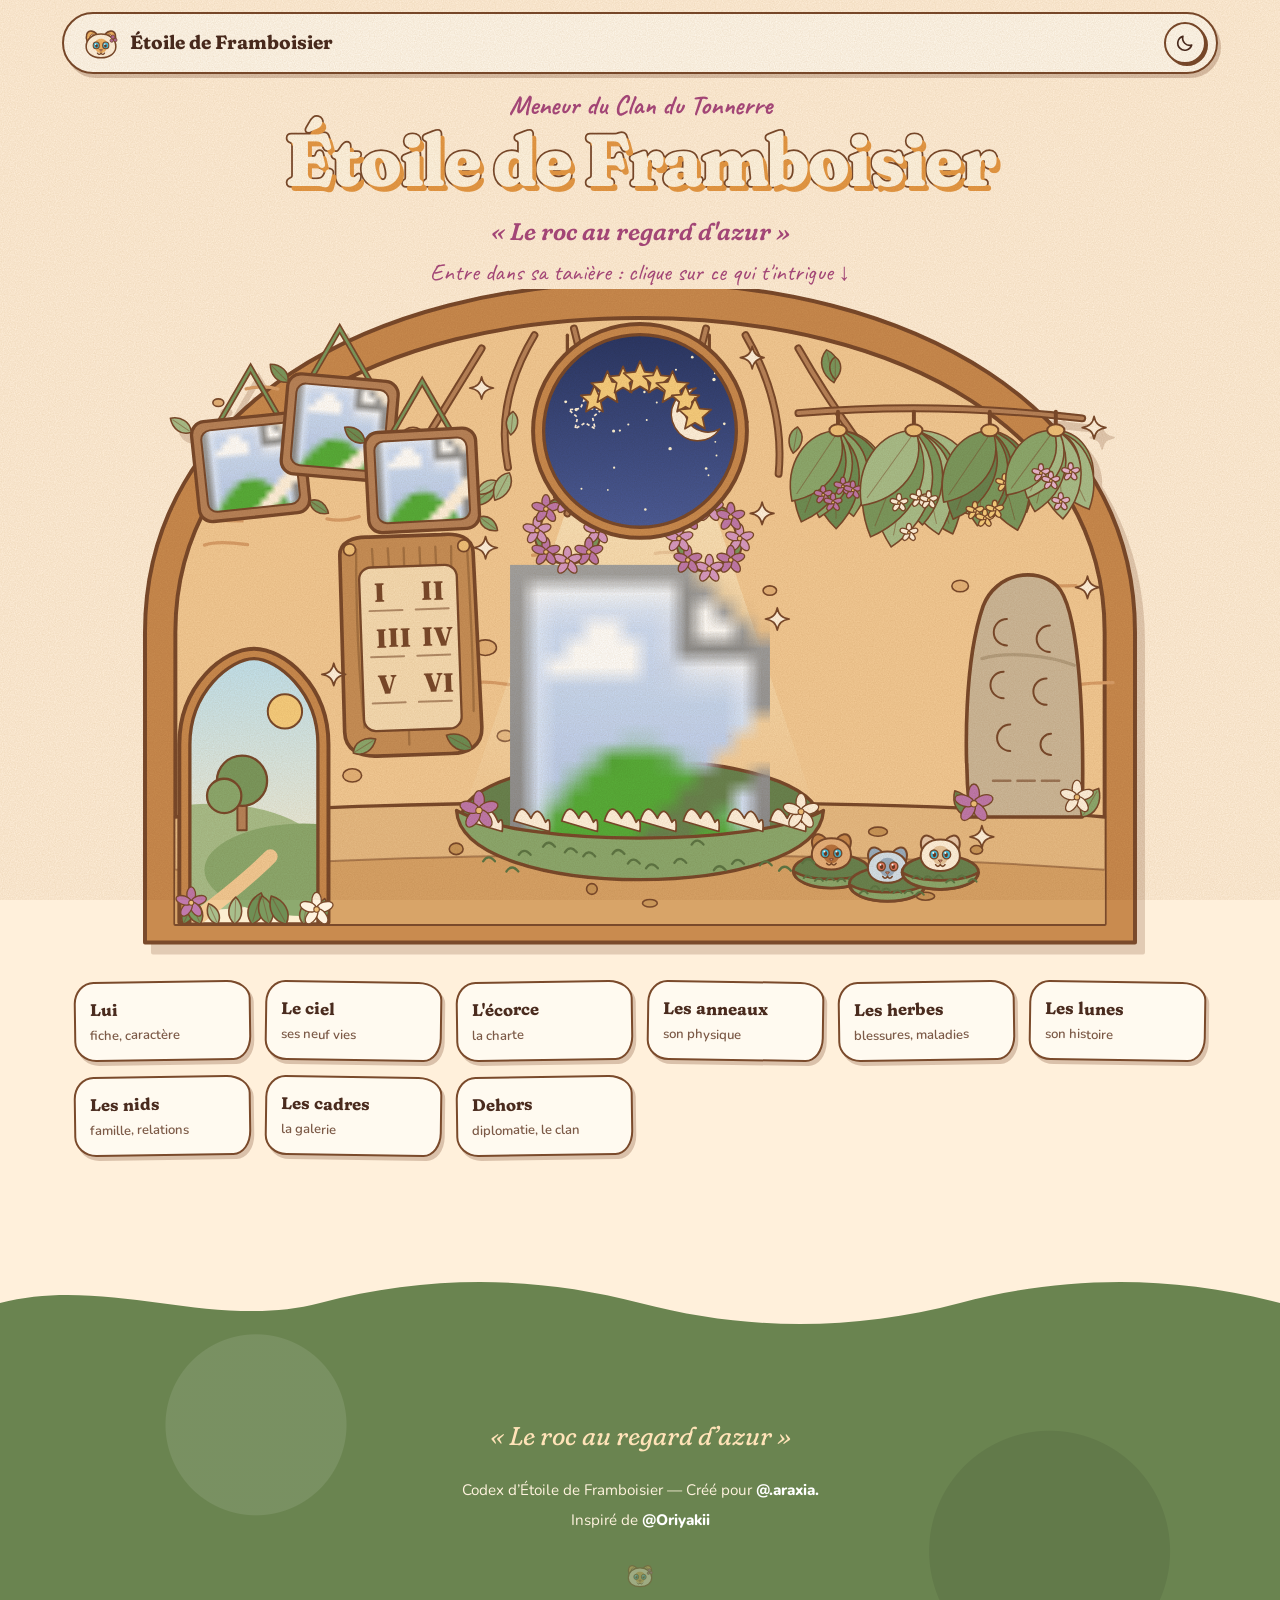
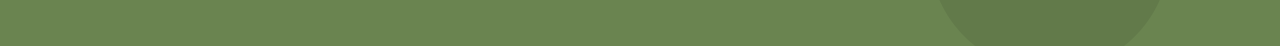
==== commit 0d2da60f: "Mise en ligne du 07/11/2026 00:32:27" ====
--- a/index.html
+++ b/index.html
@@ -4,8 +4,8 @@
     <meta charset="UTF-8">
     <meta name="viewport" content="width=device-width, initial-scale=1">
     <title>Étoile de Framboisier — Meneur du Tonnerre</title>
-    <meta name="description" content="Codex d'Étoile de Framboisier, meneur du Clan du Tonnerre : fiche, charte, caractère, lignée et histoire de ce personnage de RP Warrior Cats.">
-    <meta name="theme-color" content="#F5EFDF">
+    <meta name="description" content="Entre dans la tanière d'Étoile de Framboisier, meneur du Clan du Tonnerre : sa charte, ses neuf vies, sa famille, son histoire et ses illustrations. Personnage de RP Warrior Cats.">
+    <meta name="theme-color" content="#FFF0DB">
     <link rel="icon" href="assets/favicon.svg" type="image/svg+xml">
     <link rel="preconnect" href="https://fonts.googleapis.com">
     <link rel="preconnect" href="https://fonts.gstatic.com" crossorigin>
@@ -14,128 +14,289 @@
     <link rel="stylesheet" href="css/base.css">
     <link rel="stylesheet" href="css/layout.css">
     <link rel="stylesheet" href="css/components.css">
+    <link rel="stylesheet" href="css/pages/taniere.css">
     <link rel="stylesheet" href="css/pages/accueil.css">
+    <link rel="stylesheet" href="css/pages/lui.css">
+    <link rel="stylesheet" href="css/pages/monde.css">
+    <link rel="stylesheet" href="css/pages/regne.css">
+    <link rel="stylesheet" href="css/pages/histoire.css">
+    <link rel="stylesheet" href="css/pages/galerie.css">
 </head>
-<body data-page="accueil">
+<body data-page="taniere">
 
     <div id="entete"></div>
 
     <main id="contenu">
 
-        <!-- ===== Le héros ===== -->
-        <section class="hero">
-            <span class="lavis lavis-azur"      style="top:-8%;  left:38%; width:640px; height:560px"></span>
-            <span class="lavis lavis-framboise" style="top:30%;  left:62%; width:520px; height:460px"></span>
-            <span class="lavis lavis-sauge"     style="top:46%;  left:-6%; width:560px; height:440px"></span>
-            <img class="hero-branche hero-branche-g" src="assets/decor/branche.svg" alt="" width="620" height="760" fetchpriority="low">
-            <img class="hero-branche hero-branche-d" src="assets/decor/branche.svg" alt="" width="620" height="760" fetchpriority="low">
-
-            <div class="conteneur hero-grille">
-                <div class="hero-texte">
-                    <span class="surtitre" id="hero-fonction">Meneur du Clan du Tonnerre</span>
-                    <h1>Étoile de<br>Framboisier</h1>
-                    <p class="devise" id="hero-devise">« Le roc au regard d'azur »</p>
-                    <div class="hero-vies" id="compteur-vies"></div>
-                    <p class="hero-actions">
-                        <a class="bouton" href="histoire.html">Découvrir son histoire</a>
-                        <a class="bouton bouton-clair" href="#charte">Lire sa charte</a>
-                    </p>
-                </div>
-
-                <figure class="hero-portrait">
-                    <span class="cercle-feuillage" aria-hidden="true"></span>
-                    <span class="cercle-miel" aria-hidden="true"></span>
-                    <svg class="doodle d-nuage" aria-hidden="true"><use href="assets/decor/doodles.svg#nuage"/></svg>
-                    <div class="portrait-cadre" data-initiale="É">
-                        <img src="assets/photos/Headshot%20Etoile%20de%20Framboisier%20Oriyakii.webp" alt="Portrait d'Étoile de Framboisier" width="680" height="680" fetchpriority="high">
-                    </div>
-                    <svg class="doodle d-freesia1" aria-hidden="true"><use href="assets/decor/doodles.svg#freesia"/></svg>
-                    <svg class="doodle d-freesia2" aria-hidden="true"><use href="assets/decor/doodles.svg#freesia"/></svg>
-                    <svg class="doodle d-etin1" aria-hidden="true"><use href="assets/decor/doodles.svg#etincelle"/></svg>
-                    <svg class="doodle d-etin2" aria-hidden="true"><use href="assets/decor/doodles.svg#etincelle"/></svg>
-                    <svg class="doodle d-etin3" aria-hidden="true"><use href="assets/decor/doodles.svg#etincelle"/></svg>
-                    <svg class="doodle d-patte" aria-hidden="true"><use href="assets/decor/doodles.svg#patte"/></svg>
-                    <svg class="doodle d-feuille" aria-hidden="true"><use href="assets/decor/doodles.svg#feuille"/></svg>
-                    <figcaption class="note-main">dessiné par @Oriyakii</figcaption>
-                </figure>
-            </div>
-
-            <a class="defiler" href="#fiche" aria-label="Descendre">
-                <svg viewBox="0 0 24 24" fill="none" stroke="currentColor" stroke-width="2" stroke-linecap="round" stroke-linejoin="round" aria-hidden="true"><path d="M6 9l6 6 6-6"/></svg>
-            </a>
-        </section>
-
-        <!-- ===== Fiche rapide ===== -->
-        <section class="bande ciel" id="fiche">
-            <div class="conteneur">
-                <div class="entete-section">
-                    <span class="surtitre">En quelques mots</span>
-                    <h2>La fiche du Meneur</h2>
-                </div>
-                <ul class="galets" id="fiche-galets"></ul>
-            </div>
-        </section>
-
-        <!-- ===== Le mur des lunes ===== -->
-        <section class="section" id="mur-section" hidden>
-            <div class="conteneur">
-                <div class="entete-section entete-mur">
-                    <div>
-                        <span class="surtitre">Lune après lune</span>
-                        <h2>Le mur des lunes</h2>
-                    </div>
-                    <div class="mur-fleches">
-                        <button type="button" class="bouton-rond" id="mur-prec" aria-label="Souvenirs précédents">
-                            <svg viewBox="0 0 24 24" fill="none" stroke="currentColor" stroke-width="2" stroke-linecap="round" stroke-linejoin="round" aria-hidden="true"><path d="M15 6l-6 6 6 6"/></svg>
-                        </button>
-                        <button type="button" class="bouton-rond" id="mur-suiv" aria-label="Souvenirs suivants">
-                            <svg viewBox="0 0 24 24" fill="none" stroke="currentColor" stroke-width="2" stroke-linecap="round" stroke-linejoin="round" aria-hidden="true"><path d="M9 6l6 6-6 6"/></svg>
-                        </button>
-                    </div>
-                </div>
-            </div>
-            <div class="mur" id="mur" tabindex="0" aria-label="Frise des souvenirs, à faire défiler"></div>
-        </section>
-
-        <!-- ===== La charte ===== -->
-        <section class="bande miel" id="charte">
-            <div class="conteneur">
-                <div class="entete-section">
-                    <span class="surtitre">Gravée dans l'écorce</span>
-                    <h2 id="charte-titre">L'Écorce de la Concorde</h2>
-                    <p id="charte-intro"></p>
-                </div>
-                <div class="ecorce">
-                    <ol class="articles" id="charte-articles"></ol>
-                </div>
-            </div>
-        </section>
-
-        <!-- ===== Explorer ===== -->
-        <section class="section">
-            <div class="conteneur">
-                <div class="entete-section">
-                    <span class="surtitre">Suivre le sentier</span>
-                    <h2>Explorer le codex</h2>
-                </div>
-                <div class="explorer" id="explorer"></div>
-            </div>
-        </section>
-
-        <!-- ===== Dernières lunes ===== -->
-        <section class="bande mousse" id="recent-section" hidden>
-            <div class="conteneur">
-                <div class="entete-section">
-                    <span class="surtitre">Au fil des lunes</span>
-                    <h2>Derniers sujets joués</h2>
-                </div>
-                <div class="recents" id="recents"></div>
-            </div>
-        </section>
+        <header class="accroche conteneur">
+            <span class="surtitre" id="hero-fonction">Meneur du Clan du Tonnerre</span>
+            <h1>Étoile de Framboisier</h1>
+            <p class="devise" id="hero-devise">« Le roc au regard d'azur »</p>
+            <p class="invite note-main">Entre dans sa tanière : clique sur ce qui t'intrigue <span aria-hidden="true">↓</span></p>
+        </header>
+
+        <div class="scene-zone">
+            <div class="scene-defile">
+<svg class="taniere" viewBox="0 0 1600 1000" role="group" aria-label="La tanière d'Étoile de Framboisier : clique sur un objet pour l'explorer" xmlns="http://www.w3.org/2000/svg">
+<defs>
+<linearGradient id="nuit" x1="0" y1="0" x2="0" y2="1"><stop offset="0" stop-color="#2B3766"/><stop offset="1" stop-color="#4C5C9A"/></linearGradient>
+<linearGradient id="dehors-ciel" x1="0" y1="0" x2="0" y2="1"><stop offset="0" stop-color="#BFE3F4"/><stop offset="1" stop-color="#FFEFCF"/></linearGradient>
+<linearGradient id="faisceau" x1="0" y1="0" x2="0" y2="1"><stop offset="0" stop-color="#FFF6D8" stop-opacity=".55"/><stop offset="1" stop-color="#FFF6D8" stop-opacity="0"/></linearGradient>
+<clipPath id="clip-arche"><path d="M50 990V520C50 180 390 -10 800 -10S1550 180 1550 520V990z"/></clipPath>
+<clipPath id="clip-nuit"><circle cx="800" cy="215" r="146"/></clipPath>
+<clipPath id="clip-porte"><path d="M118 960V690C118 610 180 560 215 560S312 610 312 690V960z"/></clipPath>
+<clipPath id="clip-c1"><rect x="-70" y="-62" width="140" height="124" rx="14"/></clipPath>
+<clipPath id="clip-c2"><rect x="-70" y="-62" width="140" height="124" rx="14"/></clipPath>
+<clipPath id="clip-c3"><rect x="-70" y="-62" width="140" height="124" rx="14"/></clipPath>
+<symbol id="tete" viewBox="0 0 64 64" overflow="visible">
+ <g stroke="#7A4A2B" stroke-width="2.6" stroke-linejoin="round" stroke-linecap="round">
+  <path d="M9 30c-4-9-1-19 7-18 6 1 10 6 11 11z" style="fill:var(--oreille,#F0B568)"/>
+  <path d="M55 30c4-9 1-19-7-18-6 1-10 6-11 11z" style="fill:var(--oreille,#F0B568)"/>
+  <path d="M32 17c15 0 25 9 25 21 0 11-10 19-25 19S7 49 7 38c0-12 10-21 25-21z" style="fill:var(--tete,#FFF3E0)"/>
+  <path d="M21 35c0-6 5-10 11-10s11 4 11 10c0 8-5 14-11 14s-11-6-11-14z" style="fill:var(--museau,#F0B568)" stroke="none"/>
+ </g>
+ <path d="M26 49c2 3 4 3 6 0 2 3 4 3 6 0" stroke="#7A4A2B" stroke-width="2" stroke-linecap="round" fill="none"/>
+ <ellipse cx="24" cy="36" rx="5.2" ry="5.6" style="fill:var(--yeux,#43BEE3)" stroke="#7A4A2B" stroke-width="1.8"/>
+ <ellipse cx="40" cy="36" rx="5.2" ry="5.6" style="fill:var(--yeux,#43BEE3)" stroke="#7A4A2B" stroke-width="1.8"/>
+ <ellipse cx="24.5" cy="36.5" rx="2.2" ry="3" fill="#6B3A22"/><ellipse cx="39.5" cy="36.5" rx="2.2" ry="3" fill="#6B3A22"/>
+ <circle cx="23" cy="34" r="1.3" fill="#fff"/><circle cx="38.5" cy="34" r="1.3" fill="#fff"/>
+ <path d="M29.5 43.2h5l-2.5 3z" fill="#F4A9A0" stroke="#7A4A2B" stroke-width="1.2" stroke-linejoin="round"/>
+</symbol>
+</defs>
+<g class="decor"><path d="M50 990V520C50 180 390 -10 800 -10S1550 180 1550 520V990z" fill="#C98B4F" stroke="#7A4A2B" stroke-width="6" stroke-linejoin="round" stroke-linecap="round"/><path d="M96 962V520C96 220 400 44 800 44S1504 220 1504 520V962z" fill="#F3CB96" stroke="#7A4A2B" stroke-width="6" stroke-linejoin="round" stroke-linecap="round"/><path d="M140.1 388.1q19.0 -7.3 65.3 -0.7" stroke="#D9A06A" stroke-width="5" stroke-linecap="round" fill="none"/><path d="M823.1 400.5q21.6 -3.5 43.4 1.7" stroke="#D9A06A" stroke-width="5" stroke-linecap="round" fill="none"/><path d="M325.6 348.2q23.4 5.2 49.0 -3.3" stroke="#D9A06A" stroke-width="5" stroke-linecap="round" fill="none"/><path d="M427.2 561.2q23.5 0.9 52.3 -2.1" stroke="#D9A06A" stroke-width="5" stroke-linecap="round" fill="none"/><path d="M546.3 597.7q14.2 -4.9 55.6 1.7" stroke="#D9A06A" stroke-width="5" stroke-linecap="round" fill="none"/><path d="M157.9 350.5q28.2 0.4 39.3 0.9" stroke="#D9A06A" stroke-width="5" stroke-linecap="round" fill="none"/><path d="M1405.9 312.3q28.4 -7.7 60.4 2.5" stroke="#D9A06A" stroke-width="5" stroke-linecap="round" fill="none"/><path d="M1393.0 292.1q16.7 4.8 68.2 1.9" stroke="#D9A06A" stroke-width="5" stroke-linecap="round" fill="none"/><path d="M1459.7 600.3q20.9 -3.9 56.9 -3.8" stroke="#D9A06A" stroke-width="5" stroke-linecap="round" fill="none"/><path d="M1396.5 618.9q19.6 6.0 36.0 1.3" stroke="#D9A06A" stroke-width="5" stroke-linecap="round" fill="none"/><path d="M1395.6 449.9q24.9 0.1 65.0 -0.5" stroke="#D9A06A" stroke-width="5" stroke-linecap="round" fill="none"/><path d="M1364.4 718.8q20.8 5.0 53.3 -2.2" stroke="#D9A06A" stroke-width="5" stroke-linecap="round" fill="none"/><path d="M203.2 151.2q27.2 -6.3 47.9 0.4" stroke="#D9A06A" stroke-width="5" stroke-linecap="round" fill="none"/><path d="M637.2 403.4q15.7 -1.9 41.9 0.6" stroke="#D9A06A" stroke-width="5" stroke-linecap="round" fill="none"/><path d="M866.9 675.0q15.6 7.7 69.8 2.2" stroke="#D9A06A" stroke-width="5" stroke-linecap="round" fill="none"/><path d="M886.0 341.7q27.8 2.3 53.1 -1.6" stroke="#D9A06A" stroke-width="5" stroke-linecap="round" fill="none"/><ellipse cx="842.1" cy="314.0" rx="16.7" ry="11.7" fill="#E5B47A" stroke="#7A4A2B" stroke-width="2.4" stroke-linejoin="round" stroke-linecap="round"/><ellipse cx="888.8" cy="706.2" rx="9.3" ry="6.5" fill="#E5B47A" stroke="#7A4A2B" stroke-width="2.4" stroke-linejoin="round" stroke-linecap="round"/><ellipse cx="364.0" cy="737.0" rx="14.2" ry="10.0" fill="#E5B47A" stroke="#7A4A2B" stroke-width="2.4" stroke-linejoin="round" stroke-linecap="round"/><ellipse cx="528.9" cy="655.9" rx="11.3" ry="7.9" fill="#E5B47A" stroke="#7A4A2B" stroke-width="2.4" stroke-linejoin="round" stroke-linecap="round"/><ellipse cx="1285.1" cy="450.0" rx="12.6" ry="8.8" fill="#E5B47A" stroke="#7A4A2B" stroke-width="2.4" stroke-linejoin="round" stroke-linecap="round"/><ellipse cx="456.0" cy="220.3" rx="15.2" ry="10.6" fill="#E5B47A" stroke="#7A4A2B" stroke-width="2.4" stroke-linejoin="round" stroke-linecap="round"/><ellipse cx="1277.9" cy="317.5" rx="14.8" ry="10.4" fill="#E5B47A" stroke="#7A4A2B" stroke-width="2.4" stroke-linejoin="round" stroke-linecap="round"/><ellipse cx="595.5" cy="677.1" rx="11.9" ry="8.3" fill="#E5B47A" stroke="#7A4A2B" stroke-width="2.4" stroke-linejoin="round" stroke-linecap="round"/><ellipse cx="161.1" cy="172.3" rx="8.3" ry="5.8" fill="#E5B47A" stroke="#7A4A2B" stroke-width="2.4" stroke-linejoin="round" stroke-linecap="round"/><ellipse cx="873.2" cy="337.4" rx="15.3" ry="10.7" fill="#E5B47A" stroke="#7A4A2B" stroke-width="2.4" stroke-linejoin="round" stroke-linecap="round"/><ellipse cx="565.6" cy="543.4" rx="16.9" ry="11.8" fill="#E5B47A" stroke="#7A4A2B" stroke-width="2.4" stroke-linejoin="round" stroke-linecap="round"/><ellipse cx="791.0" cy="614.1" rx="9.6" ry="6.7" fill="#E5B47A" stroke="#7A4A2B" stroke-width="2.4" stroke-linejoin="round" stroke-linecap="round"/><ellipse cx="996.7" cy="456.9" rx="10.2" ry="7.1" fill="#E5B47A" stroke="#7A4A2B" stroke-width="2.4" stroke-linejoin="round" stroke-linecap="round"/><ellipse cx="499.2" cy="458.3" rx="13.6" ry="9.5" fill="#E5B47A" stroke="#7A4A2B" stroke-width="2.4" stroke-linejoin="round" stroke-linecap="round"/><path d="M96 800C400 770 1200 770 1504 800V962H96z" fill="#E7BC85"/><path d="M96 800C400 770 1200 770 1504 800" fill="none" stroke="#7A4A2B" stroke-width="5" stroke-linejoin="round" stroke-linecap="round"/><path d="M96 880C500 850 1100 850 1504 880V962H96z" fill="#D8A468"/><path d="M96 880C500 850 1100 850 1504 880" fill="none" stroke="#7A4A2B" stroke-width="3" stroke-opacity=".5"/><ellipse cx="747.6" cy="856.2" rx="11.9" ry="7.0" fill="#C99759" stroke="#7A4A2B" stroke-width="2.4" stroke-linejoin="round" stroke-linecap="round"/><ellipse cx="310.5" cy="895.6" rx="14.5" ry="7.0" fill="#C99759" stroke="#7A4A2B" stroke-width="2.4" stroke-linejoin="round" stroke-linecap="round"/><ellipse cx="876.8" cy="845.7" rx="14.2" ry="6.5" fill="#C99759" stroke="#7A4A2B" stroke-width="2.4" stroke-linejoin="round" stroke-linecap="round"/><ellipse cx="293.5" cy="888.6" rx="11.1" ry="5.8" fill="#C99759" stroke="#7A4A2B" stroke-width="2.4" stroke-linejoin="round" stroke-linecap="round"/><ellipse cx="815.0" cy="930.6" rx="11.2" ry="5.7" fill="#C99759" stroke="#7A4A2B" stroke-width="2.4" stroke-linejoin="round" stroke-linecap="round"/><ellipse cx="1232.6" cy="920.1" rx="13.8" ry="6.0" fill="#C99759" stroke="#7A4A2B" stroke-width="2.4" stroke-linejoin="round" stroke-linecap="round"/><ellipse cx="521.5" cy="848.3" rx="10.5" ry="8.7" fill="#C99759" stroke="#7A4A2B" stroke-width="2.4" stroke-linejoin="round" stroke-linecap="round"/><ellipse cx="1045.1" cy="887.5" rx="11.4" ry="7.1" fill="#C99759" stroke="#7A4A2B" stroke-width="2.4" stroke-linejoin="round" stroke-linecap="round"/><ellipse cx="727.1" cy="909.1" rx="8.1" ry="8.1" fill="#C99759" stroke="#7A4A2B" stroke-width="2.4" stroke-linejoin="round" stroke-linecap="round"/><ellipse cx="1160.6" cy="822.2" rx="14.3" ry="6.9" fill="#C99759" stroke="#7A4A2B" stroke-width="2.4" stroke-linejoin="round" stroke-linecap="round"/><ellipse cx="946.8" cy="821.0" rx="14.8" ry="8.9" fill="#C99759" stroke="#7A4A2B" stroke-width="2.4" stroke-linejoin="round" stroke-linecap="round"/><ellipse cx="1309.9" cy="849.8" rx="9.3" ry="6.5" fill="#C99759" stroke="#7A4A2B" stroke-width="2.4" stroke-linejoin="round" stroke-linecap="round"/></g><polygon class="faisceau" points="690,330 910,330 1080,830 520,830" fill="url(#faisceau)"/><g class="racines"><path d="M640 70Q580 170 600 270" fill="none" stroke="#7A4A2B" stroke-width="12" stroke-linecap="round"/><path d="M640 70Q580 170 600 270" fill="none" stroke="#B8845A" stroke-width="6" stroke-linecap="round"/><path d="M700 60Q740 200 690 340" fill="none" stroke="#7A4A2B" stroke-width="12" stroke-linecap="round"/><path d="M700 60Q740 200 690 340" fill="none" stroke="#B8845A" stroke-width="6" stroke-linecap="round"/><path d="M900 60Q860 200 910 340" fill="none" stroke="#7A4A2B" stroke-width="12" stroke-linecap="round"/><path d="M900 60Q860 200 910 340" fill="none" stroke="#B8845A" stroke-width="6" stroke-linecap="round"/><path d="M960 70Q1020 175 1010 280" fill="none" stroke="#7A4A2B" stroke-width="12" stroke-linecap="round"/><path d="M960 70Q1020 175 1010 280" fill="none" stroke="#B8845A" stroke-width="6" stroke-linecap="round"/><path d="M560 90Q520 155 480 220" fill="none" stroke="#7A4A2B" stroke-width="12" stroke-linecap="round"/><path d="M560 90Q520 155 480 220" fill="none" stroke="#B8845A" stroke-width="6" stroke-linecap="round"/><path d="M1040 90Q1080 160 1130 230" fill="none" stroke="#7A4A2B" stroke-width="12" stroke-linecap="round"/><path d="M1040 90Q1080 160 1130 230" fill="none" stroke="#B8845A" stroke-width="6" stroke-linecap="round"/><g transform="translate(580.1 299.6) rotate(140.1)"><path d="M0 0C10.8 -14.8 30.4 -13.0 43.4 0 30.4 13.0 10.8 14.8 0 0z" fill="#8DAA6F" stroke="#7A4A2B" stroke-width="2.4" stroke-linejoin="round" stroke-linecap="round"/><path d="M3.5 0Q21.7 0 39.1 0" stroke="#7A4A2B" stroke-opacity=".5" stroke-width="1.5" fill="none"/></g><g transform="translate(1038.8 209.0) rotate(99.5)"><path d="M0 0C10.1 -13.7 28.2 -12.1 40.3 0 28.2 12.1 10.1 13.7 0 0z" fill="#8DAA6F" stroke="#7A4A2B" stroke-width="2.4" stroke-linejoin="round" stroke-linecap="round"/><path d="M3.2 0Q20.1 0 36.3 0" stroke="#7A4A2B" stroke-opacity=".5" stroke-width="1.5" fill="none"/></g><g transform="translate(582.3 290.8) rotate(146.6)"><path d="M0 0C8.9 -12.0 24.8 -10.6 35.4 0 24.8 10.6 8.9 12.0 0 0z" fill="#A9BF8C" stroke="#7A4A2B" stroke-width="2.4" stroke-linejoin="round" stroke-linecap="round"/><path d="M2.8 0Q17.7 0 31.9 0" stroke="#7A4A2B" stroke-opacity=".5" stroke-width="1.5" fill="none"/></g><g transform="translate(1072.1 267.5) rotate(59.9)"><path d="M0 0C10.3 -14.0 28.9 -12.4 41.3 0 28.9 12.4 10.3 14.0 0 0z" fill="#8DAA6F" stroke="#7A4A2B" stroke-width="2.4" stroke-linejoin="round" stroke-linecap="round"/><path d="M3.3 0Q20.6 0 37.2 0" stroke="#7A4A2B" stroke-opacity=".5" stroke-width="1.5" fill="none"/></g><g transform="translate(488.5 221.5) rotate(91.0)"><path d="M0 0C11.3 -15.3 31.6 -13.5 45.1 0 31.6 13.5 11.3 15.3 0 0z" fill="#7C9A5F" stroke="#7A4A2B" stroke-width="2.4" stroke-linejoin="round" stroke-linecap="round"/><path d="M3.6 0Q22.5 0 40.6 0" stroke="#7A4A2B" stroke-opacity=".5" stroke-width="1.5" fill="none"/></g><g transform="translate(1054.9 263.3) rotate(22.2)"><path d="M0 0C11.3 -15.4 31.7 -13.6 45.2 0 31.7 13.6 11.3 15.4 0 0z" fill="#6F8F55" stroke="#7A4A2B" stroke-width="2.4" stroke-linejoin="round" stroke-linecap="round"/><path d="M3.6 0Q22.6 0 40.7 0" stroke="#7A4A2B" stroke-opacity=".5" stroke-width="1.5" fill="none"/></g><g transform="translate(510.3 247.5) rotate(92.7)"><path d="M0 0C9.6 -13.0 26.7 -11.5 38.2 0 26.7 11.5 9.6 13.0 0 0z" fill="#A9BF8C" stroke="#7A4A2B" stroke-width="2.4" stroke-linejoin="round" stroke-linecap="round"/><path d="M3.1 0Q19.1 0 34.4 0" stroke="#7A4A2B" stroke-opacity=".5" stroke-width="1.5" fill="none"/></g><g transform="translate(1082.7 92.2) rotate(77.4)"><path d="M0 0C12.7 -17.3 35.7 -15.3 51.0 0 35.7 15.3 12.7 17.3 0 0z" fill="#7C9A5F" stroke="#7A4A2B" stroke-width="2.4" stroke-linejoin="round" stroke-linecap="round"/><path d="M4.1 0Q25.5 0 45.9 0" stroke="#7A4A2B" stroke-opacity=".5" stroke-width="1.5" fill="none"/></g><g transform="translate(607.7 185.6) rotate(95.6)"><path d="M0 0C8.9 -12.1 25.0 -10.7 35.7 0 25.0 10.7 8.9 12.1 0 0z" fill="#A9BF8C" stroke="#7A4A2B" stroke-width="2.4" stroke-linejoin="round" stroke-linecap="round"/><path d="M2.9 0Q17.8 0 32.1 0" stroke="#7A4A2B" stroke-opacity=".5" stroke-width="1.5" fill="none"/></g><g transform="translate(1085.9 296.2) rotate(62.5)"><path d="M0 0C13.3 -18.0 37.2 -15.9 53.1 0 37.2 15.9 13.3 18.0 0 0z" fill="#6F8F55" stroke="#7A4A2B" stroke-width="2.4" stroke-linejoin="round" stroke-linecap="round"/><path d="M4.2 0Q26.5 0 47.8 0" stroke="#7A4A2B" stroke-opacity=".5" stroke-width="1.5" fill="none"/></g><g transform="translate(602.1 278.4) rotate(117.8)"><path d="M0 0C11.8 -16.1 33.1 -14.2 47.2 0 33.1 14.2 11.8 16.1 0 0z" fill="#A9BF8C" stroke="#7A4A2B" stroke-width="2.4" stroke-linejoin="round" stroke-linecap="round"/><path d="M3.8 0Q23.6 0 42.5 0" stroke="#7A4A2B" stroke-opacity=".5" stroke-width="1.5" fill="none"/></g><g transform="translate(1095.8 102.9) rotate(89.9)"><path d="M0 0C8.6 -11.7 24.0 -10.3 34.3 0 24.0 10.3 8.6 11.7 0 0z" fill="#7C9A5F" stroke="#7A4A2B" stroke-width="2.4" stroke-linejoin="round" stroke-linecap="round"/><path d="M2.7 0Q17.2 0 30.9 0" stroke="#7A4A2B" stroke-opacity=".5" stroke-width="1.5" fill="none"/></g><g transform="translate(472.0 228.6) rotate(154.8)"><path d="M0 0C12.4 -16.9 34.7 -14.9 49.6 0 34.7 14.9 12.4 16.9 0 0z" fill="#8DAA6F" stroke="#7A4A2B" stroke-width="2.4" stroke-linejoin="round" stroke-linecap="round"/><path d="M4.0 0Q24.8 0 44.6 0" stroke="#7A4A2B" stroke-opacity=".5" stroke-width="1.5" fill="none"/></g><g transform="translate(922.0 186.6) rotate(20.1)"><path d="M0 0C11.1 -15.0 31.0 -13.3 44.2 0 31.0 13.3 11.1 15.0 0 0z" fill="#A9BF8C" stroke="#7A4A2B" stroke-width="2.4" stroke-linejoin="round" stroke-linecap="round"/><path d="M3.5 0Q22.1 0 39.8 0" stroke="#7A4A2B" stroke-opacity=".5" stroke-width="1.5" fill="none"/></g></g><g class="spot" tabindex="0" role="button" aria-label="Les cadres : la galerie" data-ouvre="cadres"><g class="balance b0" style="transform-origin:210px 150px"><path d="M158 210L210 120L262 210" fill="none" stroke="#7A4A2B" stroke-width="9" stroke-linecap="round"/><path d="M158 210L210 120L262 210" fill="none" stroke="#7C9A5F" stroke-width="4" stroke-linecap="round"/><g transform="translate(210 270) rotate(-6)"><rect x="-84" y="-76" width="168" height="152" rx="20" fill="#B8845A" stroke="#7A4A2B" stroke-width="5" stroke-linejoin="round" stroke-linecap="round"/><rect x="-70" y="-62" width="140" height="124" rx="14" fill="#FFF3E0"/><image href="assets/photos/Etoile de Framboisier - Orfraie.webp" x="-70" y="-62" width="140" height="124" preserveAspectRatio="xMidYMid slice" clip-path="url(#clip-c1)"/><rect x="-70" y="-62" width="140" height="124" rx="14" fill="none" stroke="#7A4A2B" stroke-width="3" stroke-linejoin="round" stroke-linecap="round"/><g transform="translate(-84.0 -62.0) rotate(-140.0)"><path d="M0 0C9.5 -12.9 26.6 -11.4 38.0 0 26.6 11.4 9.5 12.9 0 0z" fill="#A9BF8C" stroke="#7A4A2B" stroke-width="2.4" stroke-linejoin="round" stroke-linecap="round"/><path d="M3.0 0Q19.0 0 34.2 0" stroke="#7A4A2B" stroke-opacity=".5" stroke-width="1.5" fill="none"/></g><g transform="translate(84.0 60.0) rotate(40.0)"><path d="M0 0C8.5 -11.6 23.8 -10.2 34.0 0 23.8 10.2 8.5 11.6 0 0z" fill="#7C9A5F" stroke="#7A4A2B" stroke-width="2.4" stroke-linejoin="round" stroke-linecap="round"/><path d="M2.7 0Q17.0 0 30.6 0" stroke="#7A4A2B" stroke-opacity=".5" stroke-width="1.5" fill="none"/></g></g></g><g class="balance b1" style="transform-origin:345px 90px"><path d="M293 150L345 60L397 150" fill="none" stroke="#7A4A2B" stroke-width="9" stroke-linecap="round"/><path d="M293 150L345 60L397 150" fill="none" stroke="#7C9A5F" stroke-width="4" stroke-linecap="round"/><g transform="translate(345 210) rotate(5)"><rect x="-84" y="-76" width="168" height="152" rx="20" fill="#B8845A" stroke="#7A4A2B" stroke-width="5" stroke-linejoin="round" stroke-linecap="round"/><rect x="-70" y="-62" width="140" height="124" rx="14" fill="#FFF3E0"/><image href="assets/photos/Etoile de Framboisier - Youpi.webp" x="-70" y="-62" width="140" height="124" preserveAspectRatio="xMidYMid slice" clip-path="url(#clip-c2)"/><rect x="-70" y="-62" width="140" height="124" rx="14" fill="none" stroke="#7A4A2B" stroke-width="3" stroke-linejoin="round" stroke-linecap="round"/><g transform="translate(-84.0 -62.0) rotate(-140.0)"><path d="M0 0C9.5 -12.9 26.6 -11.4 38.0 0 26.6 11.4 9.5 12.9 0 0z" fill="#7C9A5F" stroke="#7A4A2B" stroke-width="2.4" stroke-linejoin="round" stroke-linecap="round"/><path d="M3.0 0Q19.0 0 34.2 0" stroke="#7A4A2B" stroke-opacity=".5" stroke-width="1.5" fill="none"/></g><g transform="translate(84.0 60.0) rotate(40.0)"><path d="M0 0C8.5 -11.6 23.8 -10.2 34.0 0 23.8 10.2 8.5 11.6 0 0z" fill="#8DAA6F" stroke="#7A4A2B" stroke-width="2.4" stroke-linejoin="round" stroke-linecap="round"/><path d="M2.7 0Q17.0 0 30.6 0" stroke="#7A4A2B" stroke-opacity=".5" stroke-width="1.5" fill="none"/></g></g></g><g class="balance b2" style="transform-origin:470px 170px"><path d="M418 230L470 140L522 230" fill="none" stroke="#7A4A2B" stroke-width="9" stroke-linecap="round"/><path d="M418 230L470 140L522 230" fill="none" stroke="#7C9A5F" stroke-width="4" stroke-linecap="round"/><g transform="translate(470 290) rotate(-3)"><rect x="-84" y="-76" width="168" height="152" rx="20" fill="#B8845A" stroke="#7A4A2B" stroke-width="5" stroke-linejoin="round" stroke-linecap="round"/><rect x="-70" y="-62" width="140" height="124" rx="14" fill="#FFF3E0"/><image href="assets/photos/Doodle Framboisier Galopin Courlis.webp" x="-70" y="-62" width="140" height="124" preserveAspectRatio="xMidYMid slice" clip-path="url(#clip-c3)"/><rect x="-70" y="-62" width="140" height="124" rx="14" fill="none" stroke="#7A4A2B" stroke-width="3" stroke-linejoin="round" stroke-linecap="round"/><g transform="translate(-84.0 -62.0) rotate(-140.0)"><path d="M0 0C9.5 -12.9 26.6 -11.4 38.0 0 26.6 11.4 9.5 12.9 0 0z" fill="#6F8F55" stroke="#7A4A2B" stroke-width="2.4" stroke-linejoin="round" stroke-linecap="round"/><path d="M3.0 0Q19.0 0 34.2 0" stroke="#7A4A2B" stroke-opacity=".5" stroke-width="1.5" fill="none"/></g><g transform="translate(84.0 60.0) rotate(40.0)"><path d="M0 0C8.5 -11.6 23.8 -10.2 34.0 0 23.8 10.2 8.5 11.6 0 0z" fill="#8DAA6F" stroke="#7A4A2B" stroke-width="2.4" stroke-linejoin="round" stroke-linecap="round"/><path d="M2.7 0Q17.0 0 30.6 0" stroke="#7A4A2B" stroke-opacity=".5" stroke-width="1.5" fill="none"/></g></g></g><g class="etiquette" transform="translate(345 395)"><rect x="-92" y="-30" width="184" height="46" rx="23" fill="#FFFAF0" stroke="#7A4A2B" stroke-width="3.5" stroke-linejoin="round" stroke-linecap="round"/><text x="0" y="3" text-anchor="middle" class="etiquette-texte">La galerie</text></g><g class="indice" transform="translate(560 150)"><path d="M0 -17C2 -6 7 -2 18 0 7 2 2 6 0 17-2 6-7 2-18 0-7-2-2-6 0-17z" fill="#FFF3E0" stroke="#7A4A2B" stroke-width="2.6" stroke-linejoin="round" stroke-linecap="round"/></g><rect x="110" y="90" width="460" height="360" fill="transparent"/></g><g class="spot" tabindex="0" role="button" aria-label="L'écorce : la charte" data-ouvre="charte"><g transform="rotate(-2 450 540)"><path d="M350 400C350 380 372 372 395 374L505 374C530 372 552 380 552 402L556 668C556 696 534 706 508 706L396 706C370 706 348 696 348 668z" fill="#C79058" stroke="#7A4A2B" stroke-width="5.5" stroke-linejoin="round" stroke-linecap="round"/><path d="M375 392q-5.5 150 3.2 270.2" stroke="#9A6A3C" stroke-width="3.5" stroke-linecap="round" fill="none" opacity=".75"/><path d="M399 392q5.1 150 -1.2 267.5" stroke="#9A6A3C" stroke-width="3.5" stroke-linecap="round" fill="none" opacity=".75"/><path d="M423 392q4.7 150 -1.8 273.7" stroke="#9A6A3C" stroke-width="3.5" stroke-linecap="round" fill="none" opacity=".75"/><path d="M447 392q-0.9 150 -1.7 298.1" stroke="#9A6A3C" stroke-width="3.5" stroke-linecap="round" fill="none" opacity=".75"/><path d="M471 392q1.4 150 -3.0 277.3" stroke="#9A6A3C" stroke-width="3.5" stroke-linecap="round" fill="none" opacity=".75"/><path d="M495 392q1.5 150 1.2 255.2" stroke="#9A6A3C" stroke-width="3.5" stroke-linecap="round" fill="none" opacity=".75"/><path d="M519 392q-4.4 150 -3.0 255.5" stroke="#9A6A3C" stroke-width="3.5" stroke-linecap="round" fill="none" opacity=".75"/><path d="M543 392q3.8 150 1.5 250.8" stroke="#9A6A3C" stroke-width="3.5" stroke-linecap="round" fill="none" opacity=".75"/><rect x="378" y="420" width="148" height="248" rx="18" fill="#F6DDB5" stroke="#7A4A2B" stroke-width="3.5" stroke-linejoin="round" stroke-linecap="round"/><text x="400" y="472" class="rune">I</text><path d="M392 486h50" stroke="#7A4A2B" stroke-width="3" stroke-linecap="round" opacity=".55"/><text x="470" y="472" class="rune">II</text><path d="M462 486h50" stroke="#7A4A2B" stroke-width="3" stroke-linecap="round" opacity=".55"/><text x="400" y="542" class="rune">III</text><path d="M392 556h50" stroke="#7A4A2B" stroke-width="3" stroke-linecap="round" opacity=".55"/><text x="470" y="542" class="rune">IV</text><path d="M462 556h50" stroke="#7A4A2B" stroke-width="3" stroke-linecap="round" opacity=".55"/><text x="400" y="612" class="rune">V</text><path d="M392 626h50" stroke="#7A4A2B" stroke-width="3" stroke-linecap="round" opacity=".55"/><text x="470" y="612" class="rune">VI</text><path d="M462 626h50" stroke="#7A4A2B" stroke-width="3" stroke-linecap="round" opacity=".55"/><circle cx="365" cy="392" r="9" fill="#F0C27B" stroke="#7A4A2B" stroke-width="2.6" stroke-linejoin="round" stroke-linecap="round"/><circle cx="538" cy="392" r="9" fill="#F0C27B" stroke="#7A4A2B" stroke-width="2.6" stroke-linejoin="round" stroke-linecap="round"/><g transform="translate(540.0 700.0) rotate(-150.0)"><path d="M0 0C11.0 -15.0 30.8 -13.2 44.0 0 30.8 13.2 11.0 15.0 0 0z" fill="#6F8F55" stroke="#7A4A2B" stroke-width="2.4" stroke-linejoin="round" stroke-linecap="round"/><path d="M3.5 0Q22.0 0 39.6 0" stroke="#7A4A2B" stroke-opacity=".5" stroke-width="1.5" fill="none"/></g><g transform="translate(360.0 700.0) rotate(-30.0)"><path d="M0 0C10.0 -13.6 28.0 -12.0 40.0 0 28.0 12.0 10.0 13.6 0 0z" fill="#8DAA6F" stroke="#7A4A2B" stroke-width="2.4" stroke-linejoin="round" stroke-linecap="round"/><path d="M3.2 0Q20.0 0 36.0 0" stroke="#7A4A2B" stroke-opacity=".5" stroke-width="1.5" fill="none"/></g></g><g class="etiquette" transform="translate(452 350)"><rect x="-84.5" y="-30" width="169" height="46" rx="23" fill="#FFFAF0" stroke="#7A4A2B" stroke-width="3.5" stroke-linejoin="round" stroke-linecap="round"/><text x="0" y="3" text-anchor="middle" class="etiquette-texte">La charte</text></g><g class="indice" transform="translate(566 392)"><path d="M0 -17C2 -6 7 -2 18 0 7 2 2 6 0 17-2 6-7 2-18 0-7-2-2-6 0-17z" fill="#FFF3E0" stroke="#7A4A2B" stroke-width="2.6" stroke-linejoin="round" stroke-linecap="round"/></g></g><g class="spot" tabindex="0" role="button" aria-label="La pierre des lunes : son histoire" data-ouvre="lunes"><path d="M1300 800C1290 700 1292 560 1320 480C1340 430 1400 420 1432 450C1462 480 1474 620 1470 800z" fill="#CDB99B" stroke="#7A4A2B" stroke-width="5.5" stroke-linejoin="round" stroke-linecap="round"/><path d="M1318 560C1360 548 1420 556 1458 570" fill="none" stroke="#B49F80" stroke-width="5" stroke-linecap="round"/><path d="M1356.0 500.0A20.0 20.0 0 1 0 1356.0 540.0A15.6 15.6 0 1 1 1356.0 500.0z" fill="#FFF3E0" stroke="#7A4A2B" stroke-width="3" stroke-linejoin="round" stroke-linecap="round"/><path d="M1421.0 510.0A20.0 20.0 0 1 0 1421.0 550.0A15.6 15.6 0 1 1 1421.0 510.0z" fill="#FFF3E0" stroke="#7A4A2B" stroke-width="3" stroke-linejoin="round" stroke-linecap="round"/><path d="M1351.0 580.0A20.0 20.0 0 1 0 1351.0 620.0A15.6 15.6 0 1 1 1351.0 580.0z" fill="#FFF3E0" stroke="#7A4A2B" stroke-width="3" stroke-linejoin="round" stroke-linecap="round"/><path d="M1416.0 590.0A20.0 20.0 0 1 0 1416.0 630.0A15.6 15.6 0 1 1 1416.0 590.0z" fill="#FFF3E0" stroke="#7A4A2B" stroke-width="3" stroke-linejoin="round" stroke-linecap="round"/><path d="M1361.0 660.0A20.0 20.0 0 1 0 1361.0 700.0A15.6 15.6 0 1 1 1361.0 660.0z" fill="#FFF3E0" stroke="#7A4A2B" stroke-width="3" stroke-linejoin="round" stroke-linecap="round"/><path d="M1422.8 674.0A16.0 16.0 0 1 0 1422.8 706.0A12.5 12.5 0 1 1 1422.8 674.0z" fill="#FFF3E0" stroke="#7A4A2B" stroke-width="3" stroke-linejoin="round" stroke-linecap="round"/><path d="M1335 745h26M1372 745h26M1409 745h26" stroke="#7A4A2B" stroke-width="4" stroke-linecap="round" opacity=".6"/><g transform="translate(1300.0 800.0) rotate(-120.0)"><path d="M0 0C11.5 -15.6 32.2 -13.8 46.0 0 32.2 13.8 11.5 15.6 0 0z" fill="#6F8F55" stroke="#7A4A2B" stroke-width="2.4" stroke-linejoin="round" stroke-linecap="round"/><path d="M3.7 0Q23.0 0 41.4 0" stroke="#7A4A2B" stroke-opacity=".5" stroke-width="1.5" fill="none"/></g><g transform="translate(1470.0 800.0) rotate(-60.0)"><path d="M0 0C12.5 -17.0 35.0 -15.0 50.0 0 35.0 15.0 12.5 17.0 0 0z" fill="#8DAA6F" stroke="#7A4A2B" stroke-width="2.4" stroke-linejoin="round" stroke-linecap="round"/><path d="M4.0 0Q25.0 0 45.0 0" stroke="#7A4A2B" stroke-opacity=".5" stroke-width="1.5" fill="none"/></g><ellipse cx="1306.0" cy="765.0" rx="8.3" ry="15.0" transform="rotate(0 1306.0 780.0)" fill="#C07AAE" stroke="#7A4A2B" stroke-width="2" stroke-linejoin="round" stroke-linecap="round"/><ellipse cx="1306.0" cy="765.0" rx="8.3" ry="15.0" transform="rotate(72 1306.0 780.0)" fill="#C07AAE" stroke="#7A4A2B" stroke-width="2" stroke-linejoin="round" stroke-linecap="round"/><ellipse cx="1306.0" cy="765.0" rx="8.3" ry="15.0" transform="rotate(144 1306.0 780.0)" fill="#C07AAE" stroke="#7A4A2B" stroke-width="2" stroke-linejoin="round" stroke-linecap="round"/><ellipse cx="1306.0" cy="765.0" rx="8.3" ry="15.0" transform="rotate(216 1306.0 780.0)" fill="#C07AAE" stroke="#7A4A2B" stroke-width="2" stroke-linejoin="round" stroke-linecap="round"/><ellipse cx="1306.0" cy="765.0" rx="8.3" ry="15.0" transform="rotate(288 1306.0 780.0)" fill="#C07AAE" stroke="#7A4A2B" stroke-width="2" stroke-linejoin="round" stroke-linecap="round"/><circle cx="1306.0" cy="780.0" r="4.8" fill="#F0C27B" stroke="#7A4A2B" stroke-width="1.6" stroke-linejoin="round" stroke-linecap="round"/><ellipse cx="1462.0" cy="757.0" rx="7.2" ry="13.0" transform="rotate(0 1462.0 770.0)" fill="#FFF3E0" stroke="#7A4A2B" stroke-width="2" stroke-linejoin="round" stroke-linecap="round"/><ellipse cx="1462.0" cy="757.0" rx="7.2" ry="13.0" transform="rotate(72 1462.0 770.0)" fill="#FFF3E0" stroke="#7A4A2B" stroke-width="2" stroke-linejoin="round" stroke-linecap="round"/><ellipse cx="1462.0" cy="757.0" rx="7.2" ry="13.0" transform="rotate(144 1462.0 770.0)" fill="#FFF3E0" stroke="#7A4A2B" stroke-width="2" stroke-linejoin="round" stroke-linecap="round"/><ellipse cx="1462.0" cy="757.0" rx="7.2" ry="13.0" transform="rotate(216 1462.0 770.0)" fill="#FFF3E0" stroke="#7A4A2B" stroke-width="2" stroke-linejoin="round" stroke-linecap="round"/><ellipse cx="1462.0" cy="757.0" rx="7.2" ry="13.0" transform="rotate(288 1462.0 770.0)" fill="#FFF3E0" stroke="#7A4A2B" stroke-width="2" stroke-linejoin="round" stroke-linecap="round"/><circle cx="1462.0" cy="770.0" r="4.2" fill="#F0C27B" stroke="#7A4A2B" stroke-width="1.6" stroke-linejoin="round" stroke-linecap="round"/><g class="etiquette" transform="translate(1385 405)"><rect x="-84.5" y="-30" width="169" height="46" rx="23" fill="#FFFAF0" stroke="#7A4A2B" stroke-width="3.5" stroke-linejoin="round" stroke-linecap="round"/><text x="0" y="3" text-anchor="middle" class="etiquette-texte">Les lunes</text></g><g class="indice" transform="translate(1478 452)"><path d="M0 -17C2 -6 7 -2 18 0 7 2 2 6 0 17-2 6-7 2-18 0-7-2-2-6 0-17z" fill="#FFF3E0" stroke="#7A4A2B" stroke-width="2.6" stroke-linejoin="round" stroke-linecap="round"/></g></g><g class="spot" tabindex="0" role="button" aria-label="Les herbes : blessures et maladies" data-ouvre="herbes"><path d="M1040 188Q1250 170 1470 196" fill="none" stroke="#7A4A2B" stroke-width="12" stroke-linecap="round"/><path d="M1040 188Q1250 170 1470 196" fill="none" stroke="#B8845A" stroke-width="6" stroke-linecap="round"/><g class="balance b0" style="transform-origin:1100px 190px"><path d="M1100 186V210" stroke="#7A4A2B" stroke-width="6" stroke-linecap="round"/><g transform="translate(1100.0 214.0) rotate(56.0)"><path d="M0 0C33.4 -45.4 93.6 -40.1 133.7 0 93.6 40.1 33.4 45.4 0 0z" fill="#8DAA6F" stroke="#7A4A2B" stroke-width="2.4" stroke-linejoin="round" stroke-linecap="round"/><path d="M10.7 0Q66.8 0 120.3 0" stroke="#7A4A2B" stroke-opacity=".5" stroke-width="1.5" fill="none"/></g><g transform="translate(1105.3 214.0) rotate(64.9)"><path d="M0 0C34.7 -47.2 97.2 -41.7 138.9 0 97.2 41.7 34.7 47.2 0 0z" fill="#6F8F55" stroke="#7A4A2B" stroke-width="2.4" stroke-linejoin="round" stroke-linecap="round"/><path d="M11.1 0Q69.4 0 125.0 0" stroke="#7A4A2B" stroke-opacity=".5" stroke-width="1.5" fill="none"/></g><g transform="translate(1104.4 214.0) rotate(81.6)"><path d="M0 0C33.0 -44.9 92.3 -39.6 131.9 0 92.3 39.6 33.0 44.9 0 0z" fill="#8DAA6F" stroke="#7A4A2B" stroke-width="2.4" stroke-linejoin="round" stroke-linecap="round"/><path d="M10.6 0Q66.0 0 118.7 0" stroke="#7A4A2B" stroke-opacity=".5" stroke-width="1.5" fill="none"/></g><g transform="translate(1095.4 214.0) rotate(89.3)"><path d="M0 0C37.3 -50.7 104.5 -44.8 149.2 0 104.5 44.8 37.3 50.7 0 0z" fill="#6F8F55" stroke="#7A4A2B" stroke-width="2.4" stroke-linejoin="round" stroke-linecap="round"/><path d="M11.9 0Q74.6 0 134.3 0" stroke="#7A4A2B" stroke-opacity=".5" stroke-width="1.5" fill="none"/></g><g transform="translate(1101.9 214.0) rotate(102.9)"><path d="M0 0C33.9 -46.1 95.0 -40.7 135.7 0 95.0 40.7 33.9 46.1 0 0z" fill="#8DAA6F" stroke="#7A4A2B" stroke-width="2.4" stroke-linejoin="round" stroke-linecap="round"/><path d="M10.9 0Q67.8 0 122.1 0" stroke="#7A4A2B" stroke-opacity=".5" stroke-width="1.5" fill="none"/></g><g transform="translate(1097.4 214.0) rotate(110.9)"><path d="M0 0C37.2 -50.5 104.1 -44.6 148.6 0 104.1 44.6 37.2 50.5 0 0z" fill="#6F8F55" stroke="#7A4A2B" stroke-width="2.4" stroke-linejoin="round" stroke-linecap="round"/><path d="M11.9 0Q74.3 0 133.8 0" stroke="#7A4A2B" stroke-opacity=".5" stroke-width="1.5" fill="none"/></g><g transform="translate(1101.5 214.0) rotate(123.6)"><path d="M0 0C32.2 -43.8 90.2 -38.7 128.9 0 90.2 38.7 32.2 43.8 0 0z" fill="#8DAA6F" stroke="#7A4A2B" stroke-width="2.4" stroke-linejoin="round" stroke-linecap="round"/><path d="M10.3 0Q64.4 0 116.0 0" stroke="#7A4A2B" stroke-opacity=".5" stroke-width="1.5" fill="none"/></g><ellipse cx="1077.5" cy="304.9" rx="3.9" ry="7.0" transform="rotate(0 1077.5 311.9)" fill="#C07AAE" stroke="#7A4A2B" stroke-width="2" stroke-linejoin="round" stroke-linecap="round"/><ellipse cx="1077.5" cy="304.9" rx="3.9" ry="7.0" transform="rotate(72 1077.5 311.9)" fill="#C07AAE" stroke="#7A4A2B" stroke-width="2" stroke-linejoin="round" stroke-linecap="round"/><ellipse cx="1077.5" cy="304.9" rx="3.9" ry="7.0" transform="rotate(144 1077.5 311.9)" fill="#C07AAE" stroke="#7A4A2B" stroke-width="2" stroke-linejoin="round" stroke-linecap="round"/><ellipse cx="1077.5" cy="304.9" rx="3.9" ry="7.0" transform="rotate(216 1077.5 311.9)" fill="#C07AAE" stroke="#7A4A2B" stroke-width="2" stroke-linejoin="round" stroke-linecap="round"/><ellipse cx="1077.5" cy="304.9" rx="3.9" ry="7.0" transform="rotate(288 1077.5 311.9)" fill="#C07AAE" stroke="#7A4A2B" stroke-width="2" stroke-linejoin="round" stroke-linecap="round"/><circle cx="1077.5" cy="311.9" r="2.2" fill="#F0C27B" stroke="#7A4A2B" stroke-width="1.6" stroke-linejoin="round" stroke-linecap="round"/><ellipse cx="1092.5" cy="316.4" rx="3.9" ry="7.0" transform="rotate(0 1092.5 323.4)" fill="#C07AAE" stroke="#7A4A2B" stroke-width="2" stroke-linejoin="round" stroke-linecap="round"/><ellipse cx="1092.5" cy="316.4" rx="3.9" ry="7.0" transform="rotate(72 1092.5 323.4)" fill="#C07AAE" stroke="#7A4A2B" stroke-width="2" stroke-linejoin="round" stroke-linecap="round"/><ellipse cx="1092.5" cy="316.4" rx="3.9" ry="7.0" transform="rotate(144 1092.5 323.4)" fill="#C07AAE" stroke="#7A4A2B" stroke-width="2" stroke-linejoin="round" stroke-linecap="round"/><ellipse cx="1092.5" cy="316.4" rx="3.9" ry="7.0" transform="rotate(216 1092.5 323.4)" fill="#C07AAE" stroke="#7A4A2B" stroke-width="2" stroke-linejoin="round" stroke-linecap="round"/><ellipse cx="1092.5" cy="316.4" rx="3.9" ry="7.0" transform="rotate(288 1092.5 323.4)" fill="#C07AAE" stroke="#7A4A2B" stroke-width="2" stroke-linejoin="round" stroke-linecap="round"/><circle cx="1092.5" cy="323.4" r="2.2" fill="#F0C27B" stroke="#7A4A2B" stroke-width="1.6" stroke-linejoin="round" stroke-linecap="round"/><ellipse cx="1107.5" cy="292.0" rx="3.9" ry="7.0" transform="rotate(0 1107.5 299.0)" fill="#C07AAE" stroke="#7A4A2B" stroke-width="2" stroke-linejoin="round" stroke-linecap="round"/><ellipse cx="1107.5" cy="292.0" rx="3.9" ry="7.0" transform="rotate(72 1107.5 299.0)" fill="#C07AAE" stroke="#7A4A2B" stroke-width="2" stroke-linejoin="round" stroke-linecap="round"/><ellipse cx="1107.5" cy="292.0" rx="3.9" ry="7.0" transform="rotate(144 1107.5 299.0)" fill="#C07AAE" stroke="#7A4A2B" stroke-width="2" stroke-linejoin="round" stroke-linecap="round"/><ellipse cx="1107.5" cy="292.0" rx="3.9" ry="7.0" transform="rotate(216 1107.5 299.0)" fill="#C07AAE" stroke="#7A4A2B" stroke-width="2" stroke-linejoin="round" stroke-linecap="round"/><ellipse cx="1107.5" cy="292.0" rx="3.9" ry="7.0" transform="rotate(288 1107.5 299.0)" fill="#C07AAE" stroke="#7A4A2B" stroke-width="2" stroke-linejoin="round" stroke-linecap="round"/><circle cx="1107.5" cy="299.0" r="2.2" fill="#F0C27B" stroke="#7A4A2B" stroke-width="1.6" stroke-linejoin="round" stroke-linecap="round"/><ellipse cx="1122.5" cy="297.8" rx="3.9" ry="7.0" transform="rotate(0 1122.5 304.8)" fill="#C07AAE" stroke="#7A4A2B" stroke-width="2" stroke-linejoin="round" stroke-linecap="round"/><ellipse cx="1122.5" cy="297.8" rx="3.9" ry="7.0" transform="rotate(72 1122.5 304.8)" fill="#C07AAE" stroke="#7A4A2B" stroke-width="2" stroke-linejoin="round" stroke-linecap="round"/><ellipse cx="1122.5" cy="297.8" rx="3.9" ry="7.0" transform="rotate(144 1122.5 304.8)" fill="#C07AAE" stroke="#7A4A2B" stroke-width="2" stroke-linejoin="round" stroke-linecap="round"/><ellipse cx="1122.5" cy="297.8" rx="3.9" ry="7.0" transform="rotate(216 1122.5 304.8)" fill="#C07AAE" stroke="#7A4A2B" stroke-width="2" stroke-linejoin="round" stroke-linecap="round"/><ellipse cx="1122.5" cy="297.8" rx="3.9" ry="7.0" transform="rotate(288 1122.5 304.8)" fill="#C07AAE" stroke="#7A4A2B" stroke-width="2" stroke-linejoin="round" stroke-linecap="round"/><circle cx="1122.5" cy="304.8" r="2.2" fill="#F0C27B" stroke="#7A4A2B" stroke-width="1.6" stroke-linejoin="round" stroke-linecap="round"/><ellipse cx="1100" cy="214" rx="13" ry="9" fill="#F0C27B" stroke="#7A4A2B" stroke-width="3" stroke-linejoin="round" stroke-linecap="round"/></g><g class="balance b1" style="transform-origin:1215px 190px"><path d="M1215 186V210" stroke="#7A4A2B" stroke-width="6" stroke-linecap="round"/><g transform="translate(1218.4 214.0) rotate(53.7)"><path d="M0 0C40.4 -55.0 113.2 -48.5 161.7 0 113.2 48.5 40.4 55.0 0 0z" fill="#A9BF8C" stroke="#7A4A2B" stroke-width="2.4" stroke-linejoin="round" stroke-linecap="round"/><path d="M12.9 0Q80.8 0 145.5 0" stroke="#7A4A2B" stroke-opacity=".5" stroke-width="1.5" fill="none"/></g><g transform="translate(1216.5 214.0) rotate(69.9)"><path d="M0 0C41.8 -56.9 117.1 -50.2 167.3 0 117.1 50.2 41.8 56.9 0 0z" fill="#7C9A5F" stroke="#7A4A2B" stroke-width="2.4" stroke-linejoin="round" stroke-linecap="round"/><path d="M13.4 0Q83.7 0 150.6 0" stroke="#7A4A2B" stroke-opacity=".5" stroke-width="1.5" fill="none"/></g><g transform="translate(1218.3 214.0) rotate(77.7)"><path d="M0 0C40.4 -54.9 113.0 -48.4 161.4 0 113.0 48.4 40.4 54.9 0 0z" fill="#A9BF8C" stroke="#7A4A2B" stroke-width="2.4" stroke-linejoin="round" stroke-linecap="round"/><path d="M12.9 0Q80.7 0 145.3 0" stroke="#7A4A2B" stroke-opacity=".5" stroke-width="1.5" fill="none"/></g><g transform="translate(1220.4 214.0) rotate(87.0)"><path d="M0 0C35.9 -48.8 100.6 -43.1 143.7 0 100.6 43.1 35.9 48.8 0 0z" fill="#7C9A5F" stroke="#7A4A2B" stroke-width="2.4" stroke-linejoin="round" stroke-linecap="round"/><path d="M11.5 0Q71.8 0 129.3 0" stroke="#7A4A2B" stroke-opacity=".5" stroke-width="1.5" fill="none"/></g><g transform="translate(1214.7 214.0) rotate(100.9)"><path d="M0 0C45.0 -61.2 126.1 -54.0 180.1 0 126.1 54.0 45.0 61.2 0 0z" fill="#A9BF8C" stroke="#7A4A2B" stroke-width="2.4" stroke-linejoin="round" stroke-linecap="round"/><path d="M14.4 0Q90.1 0 162.1 0" stroke="#7A4A2B" stroke-opacity=".5" stroke-width="1.5" fill="none"/></g><g transform="translate(1214.0 214.0) rotate(111.8)"><path d="M0 0C43.5 -59.2 121.8 -52.2 174.0 0 121.8 52.2 43.5 59.2 0 0z" fill="#7C9A5F" stroke="#7A4A2B" stroke-width="2.4" stroke-linejoin="round" stroke-linecap="round"/><path d="M13.9 0Q87.0 0 156.6 0" stroke="#7A4A2B" stroke-opacity=".5" stroke-width="1.5" fill="none"/></g><g transform="translate(1217.9 214.0) rotate(125.8)"><path d="M0 0C35.2 -47.8 98.5 -42.2 140.7 0 98.5 42.2 35.2 47.8 0 0z" fill="#A9BF8C" stroke="#7A4A2B" stroke-width="2.4" stroke-linejoin="round" stroke-linecap="round"/><path d="M11.3 0Q70.3 0 126.6 0" stroke="#7A4A2B" stroke-opacity=".5" stroke-width="1.5" fill="none"/></g><ellipse cx="1192.5" cy="317.1" rx="3.9" ry="7.0" transform="rotate(0 1192.5 324.1)" fill="#FFF3E0" stroke="#7A4A2B" stroke-width="2" stroke-linejoin="round" stroke-linecap="round"/><ellipse cx="1192.5" cy="317.1" rx="3.9" ry="7.0" transform="rotate(72 1192.5 324.1)" fill="#FFF3E0" stroke="#7A4A2B" stroke-width="2" stroke-linejoin="round" stroke-linecap="round"/><ellipse cx="1192.5" cy="317.1" rx="3.9" ry="7.0" transform="rotate(144 1192.5 324.1)" fill="#FFF3E0" stroke="#7A4A2B" stroke-width="2" stroke-linejoin="round" stroke-linecap="round"/><ellipse cx="1192.5" cy="317.1" rx="3.9" ry="7.0" transform="rotate(216 1192.5 324.1)" fill="#FFF3E0" stroke="#7A4A2B" stroke-width="2" stroke-linejoin="round" stroke-linecap="round"/><ellipse cx="1192.5" cy="317.1" rx="3.9" ry="7.0" transform="rotate(288 1192.5 324.1)" fill="#FFF3E0" stroke="#7A4A2B" stroke-width="2" stroke-linejoin="round" stroke-linecap="round"/><circle cx="1192.5" cy="324.1" r="2.2" fill="#F0C27B" stroke="#7A4A2B" stroke-width="1.6" stroke-linejoin="round" stroke-linecap="round"/><ellipse cx="1207.5" cy="362.1" rx="3.9" ry="7.0" transform="rotate(0 1207.5 369.1)" fill="#FFF3E0" stroke="#7A4A2B" stroke-width="2" stroke-linejoin="round" stroke-linecap="round"/><ellipse cx="1207.5" cy="362.1" rx="3.9" ry="7.0" transform="rotate(72 1207.5 369.1)" fill="#FFF3E0" stroke="#7A4A2B" stroke-width="2" stroke-linejoin="round" stroke-linecap="round"/><ellipse cx="1207.5" cy="362.1" rx="3.9" ry="7.0" transform="rotate(144 1207.5 369.1)" fill="#FFF3E0" stroke="#7A4A2B" stroke-width="2" stroke-linejoin="round" stroke-linecap="round"/><ellipse cx="1207.5" cy="362.1" rx="3.9" ry="7.0" transform="rotate(216 1207.5 369.1)" fill="#FFF3E0" stroke="#7A4A2B" stroke-width="2" stroke-linejoin="round" stroke-linecap="round"/><ellipse cx="1207.5" cy="362.1" rx="3.9" ry="7.0" transform="rotate(288 1207.5 369.1)" fill="#FFF3E0" stroke="#7A4A2B" stroke-width="2" stroke-linejoin="round" stroke-linecap="round"/><circle cx="1207.5" cy="369.1" r="2.2" fill="#F0C27B" stroke="#7A4A2B" stroke-width="1.6" stroke-linejoin="round" stroke-linecap="round"/><ellipse cx="1222.5" cy="310.3" rx="3.9" ry="7.0" transform="rotate(0 1222.5 317.3)" fill="#FFF3E0" stroke="#7A4A2B" stroke-width="2" stroke-linejoin="round" stroke-linecap="round"/><ellipse cx="1222.5" cy="310.3" rx="3.9" ry="7.0" transform="rotate(72 1222.5 317.3)" fill="#FFF3E0" stroke="#7A4A2B" stroke-width="2" stroke-linejoin="round" stroke-linecap="round"/><ellipse cx="1222.5" cy="310.3" rx="3.9" ry="7.0" transform="rotate(144 1222.5 317.3)" fill="#FFF3E0" stroke="#7A4A2B" stroke-width="2" stroke-linejoin="round" stroke-linecap="round"/><ellipse cx="1222.5" cy="310.3" rx="3.9" ry="7.0" transform="rotate(216 1222.5 317.3)" fill="#FFF3E0" stroke="#7A4A2B" stroke-width="2" stroke-linejoin="round" stroke-linecap="round"/><ellipse cx="1222.5" cy="310.3" rx="3.9" ry="7.0" transform="rotate(288 1222.5 317.3)" fill="#FFF3E0" stroke="#7A4A2B" stroke-width="2" stroke-linejoin="round" stroke-linecap="round"/><circle cx="1222.5" cy="317.3" r="2.2" fill="#F0C27B" stroke="#7A4A2B" stroke-width="1.6" stroke-linejoin="round" stroke-linecap="round"/><ellipse cx="1237.5" cy="312.7" rx="3.9" ry="7.0" transform="rotate(0 1237.5 319.7)" fill="#FFF3E0" stroke="#7A4A2B" stroke-width="2" stroke-linejoin="round" stroke-linecap="round"/><ellipse cx="1237.5" cy="312.7" rx="3.9" ry="7.0" transform="rotate(72 1237.5 319.7)" fill="#FFF3E0" stroke="#7A4A2B" stroke-width="2" stroke-linejoin="round" stroke-linecap="round"/><ellipse cx="1237.5" cy="312.7" rx="3.9" ry="7.0" transform="rotate(144 1237.5 319.7)" fill="#FFF3E0" stroke="#7A4A2B" stroke-width="2" stroke-linejoin="round" stroke-linecap="round"/><ellipse cx="1237.5" cy="312.7" rx="3.9" ry="7.0" transform="rotate(216 1237.5 319.7)" fill="#FFF3E0" stroke="#7A4A2B" stroke-width="2" stroke-linejoin="round" stroke-linecap="round"/><ellipse cx="1237.5" cy="312.7" rx="3.9" ry="7.0" transform="rotate(288 1237.5 319.7)" fill="#FFF3E0" stroke="#7A4A2B" stroke-width="2" stroke-linejoin="round" stroke-linecap="round"/><circle cx="1237.5" cy="319.7" r="2.2" fill="#F0C27B" stroke="#7A4A2B" stroke-width="1.6" stroke-linejoin="round" stroke-linecap="round"/><ellipse cx="1215" cy="214" rx="13" ry="9" fill="#F0C27B" stroke="#7A4A2B" stroke-width="3" stroke-linejoin="round" stroke-linecap="round"/></g><g class="balance b2" style="transform-origin:1330px 190px"><path d="M1330 186V210" stroke="#7A4A2B" stroke-width="6" stroke-linecap="round"/><g transform="translate(1324.9 214.0) rotate(59.9)"><path d="M0 0C29.6 -40.2 82.7 -35.5 118.2 0 82.7 35.5 29.6 40.2 0 0z" fill="#7C9A5F" stroke="#7A4A2B" stroke-width="2.4" stroke-linejoin="round" stroke-linecap="round"/><path d="M9.5 0Q59.1 0 106.4 0" stroke="#7A4A2B" stroke-opacity=".5" stroke-width="1.5" fill="none"/></g><g transform="translate(1333.5 214.0) rotate(67.1)"><path d="M0 0C33.7 -45.8 94.4 -40.5 134.8 0 94.4 40.5 33.7 45.8 0 0z" fill="#6A8450" stroke="#7A4A2B" stroke-width="2.4" stroke-linejoin="round" stroke-linecap="round"/><path d="M10.8 0Q67.4 0 121.4 0" stroke="#7A4A2B" stroke-opacity=".5" stroke-width="1.5" fill="none"/></g><g transform="translate(1331.8 214.0) rotate(75.1)"><path d="M0 0C39.2 -53.3 109.8 -47.0 156.8 0 109.8 47.0 39.2 53.3 0 0z" fill="#7C9A5F" stroke="#7A4A2B" stroke-width="2.4" stroke-linejoin="round" stroke-linecap="round"/><path d="M12.5 0Q78.4 0 141.1 0" stroke="#7A4A2B" stroke-opacity=".5" stroke-width="1.5" fill="none"/></g><g transform="translate(1328.7 214.0) rotate(86.5)"><path d="M0 0C32.6 -44.4 91.4 -39.2 130.5 0 91.4 39.2 32.6 44.4 0 0z" fill="#6A8450" stroke="#7A4A2B" stroke-width="2.4" stroke-linejoin="round" stroke-linecap="round"/><path d="M10.4 0Q65.3 0 117.5 0" stroke="#7A4A2B" stroke-opacity=".5" stroke-width="1.5" fill="none"/></g><g transform="translate(1330.4 214.0) rotate(97.5)"><path d="M0 0C36.5 -49.7 102.2 -43.8 146.0 0 102.2 43.8 36.5 49.7 0 0z" fill="#7C9A5F" stroke="#7A4A2B" stroke-width="2.4" stroke-linejoin="round" stroke-linecap="round"/><path d="M11.7 0Q73.0 0 131.4 0" stroke="#7A4A2B" stroke-opacity=".5" stroke-width="1.5" fill="none"/></g><g transform="translate(1327.3 214.0) rotate(111.4)"><path d="M0 0C36.2 -49.3 101.4 -43.5 144.9 0 101.4 43.5 36.2 49.3 0 0z" fill="#6A8450" stroke="#7A4A2B" stroke-width="2.4" stroke-linejoin="round" stroke-linecap="round"/><path d="M11.6 0Q72.4 0 130.4 0" stroke="#7A4A2B" stroke-opacity=".5" stroke-width="1.5" fill="none"/></g><g transform="translate(1334.2 214.0) rotate(124.2)"><path d="M0 0C33.0 -44.8 92.3 -39.5 131.8 0 92.3 39.5 33.0 44.8 0 0z" fill="#7C9A5F" stroke="#7A4A2B" stroke-width="2.4" stroke-linejoin="round" stroke-linecap="round"/><path d="M10.5 0Q65.9 0 118.6 0" stroke="#7A4A2B" stroke-opacity=".5" stroke-width="1.5" fill="none"/></g><ellipse cx="1307.5" cy="329.0" rx="3.9" ry="7.0" transform="rotate(0 1307.5 336.0)" fill="#F7CF7F" stroke="#7A4A2B" stroke-width="2" stroke-linejoin="round" stroke-linecap="round"/><ellipse cx="1307.5" cy="329.0" rx="3.9" ry="7.0" transform="rotate(72 1307.5 336.0)" fill="#F7CF7F" stroke="#7A4A2B" stroke-width="2" stroke-linejoin="round" stroke-linecap="round"/><ellipse cx="1307.5" cy="329.0" rx="3.9" ry="7.0" transform="rotate(144 1307.5 336.0)" fill="#F7CF7F" stroke="#7A4A2B" stroke-width="2" stroke-linejoin="round" stroke-linecap="round"/><ellipse cx="1307.5" cy="329.0" rx="3.9" ry="7.0" transform="rotate(216 1307.5 336.0)" fill="#F7CF7F" stroke="#7A4A2B" stroke-width="2" stroke-linejoin="round" stroke-linecap="round"/><ellipse cx="1307.5" cy="329.0" rx="3.9" ry="7.0" transform="rotate(288 1307.5 336.0)" fill="#F7CF7F" stroke="#7A4A2B" stroke-width="2" stroke-linejoin="round" stroke-linecap="round"/><circle cx="1307.5" cy="336.0" r="2.2" fill="#F0C27B" stroke="#7A4A2B" stroke-width="1.6" stroke-linejoin="round" stroke-linecap="round"/><ellipse cx="1322.5" cy="340.4" rx="3.9" ry="7.0" transform="rotate(0 1322.5 347.4)" fill="#F7CF7F" stroke="#7A4A2B" stroke-width="2" stroke-linejoin="round" stroke-linecap="round"/><ellipse cx="1322.5" cy="340.4" rx="3.9" ry="7.0" transform="rotate(72 1322.5 347.4)" fill="#F7CF7F" stroke="#7A4A2B" stroke-width="2" stroke-linejoin="round" stroke-linecap="round"/><ellipse cx="1322.5" cy="340.4" rx="3.9" ry="7.0" transform="rotate(144 1322.5 347.4)" fill="#F7CF7F" stroke="#7A4A2B" stroke-width="2" stroke-linejoin="round" stroke-linecap="round"/><ellipse cx="1322.5" cy="340.4" rx="3.9" ry="7.0" transform="rotate(216 1322.5 347.4)" fill="#F7CF7F" stroke="#7A4A2B" stroke-width="2" stroke-linejoin="round" stroke-linecap="round"/><ellipse cx="1322.5" cy="340.4" rx="3.9" ry="7.0" transform="rotate(288 1322.5 347.4)" fill="#F7CF7F" stroke="#7A4A2B" stroke-width="2" stroke-linejoin="round" stroke-linecap="round"/><circle cx="1322.5" cy="347.4" r="2.2" fill="#F0C27B" stroke="#7A4A2B" stroke-width="1.6" stroke-linejoin="round" stroke-linecap="round"/><ellipse cx="1337.5" cy="327.1" rx="3.9" ry="7.0" transform="rotate(0 1337.5 334.1)" fill="#F7CF7F" stroke="#7A4A2B" stroke-width="2" stroke-linejoin="round" stroke-linecap="round"/><ellipse cx="1337.5" cy="327.1" rx="3.9" ry="7.0" transform="rotate(72 1337.5 334.1)" fill="#F7CF7F" stroke="#7A4A2B" stroke-width="2" stroke-linejoin="round" stroke-linecap="round"/><ellipse cx="1337.5" cy="327.1" rx="3.9" ry="7.0" transform="rotate(144 1337.5 334.1)" fill="#F7CF7F" stroke="#7A4A2B" stroke-width="2" stroke-linejoin="round" stroke-linecap="round"/><ellipse cx="1337.5" cy="327.1" rx="3.9" ry="7.0" transform="rotate(216 1337.5 334.1)" fill="#F7CF7F" stroke="#7A4A2B" stroke-width="2" stroke-linejoin="round" stroke-linecap="round"/><ellipse cx="1337.5" cy="327.1" rx="3.9" ry="7.0" transform="rotate(288 1337.5 334.1)" fill="#F7CF7F" stroke="#7A4A2B" stroke-width="2" stroke-linejoin="round" stroke-linecap="round"/><circle cx="1337.5" cy="334.1" r="2.2" fill="#F0C27B" stroke="#7A4A2B" stroke-width="1.6" stroke-linejoin="round" stroke-linecap="round"/><ellipse cx="1352.5" cy="286.8" rx="3.9" ry="7.0" transform="rotate(0 1352.5 293.8)" fill="#F7CF7F" stroke="#7A4A2B" stroke-width="2" stroke-linejoin="round" stroke-linecap="round"/><ellipse cx="1352.5" cy="286.8" rx="3.9" ry="7.0" transform="rotate(72 1352.5 293.8)" fill="#F7CF7F" stroke="#7A4A2B" stroke-width="2" stroke-linejoin="round" stroke-linecap="round"/><ellipse cx="1352.5" cy="286.8" rx="3.9" ry="7.0" transform="rotate(144 1352.5 293.8)" fill="#F7CF7F" stroke="#7A4A2B" stroke-width="2" stroke-linejoin="round" stroke-linecap="round"/><ellipse cx="1352.5" cy="286.8" rx="3.9" ry="7.0" transform="rotate(216 1352.5 293.8)" fill="#F7CF7F" stroke="#7A4A2B" stroke-width="2" stroke-linejoin="round" stroke-linecap="round"/><ellipse cx="1352.5" cy="286.8" rx="3.9" ry="7.0" transform="rotate(288 1352.5 293.8)" fill="#F7CF7F" stroke="#7A4A2B" stroke-width="2" stroke-linejoin="round" stroke-linecap="round"/><circle cx="1352.5" cy="293.8" r="2.2" fill="#F0C27B" stroke="#7A4A2B" stroke-width="1.6" stroke-linejoin="round" stroke-linecap="round"/><ellipse cx="1330" cy="214" rx="13" ry="9" fill="#F0C27B" stroke="#7A4A2B" stroke-width="3" stroke-linejoin="round" stroke-linecap="round"/></g><g class="balance b3" style="transform-origin:1430px 190px"><path d="M1430 186V210" stroke="#7A4A2B" stroke-width="6" stroke-linecap="round"/><g transform="translate(1426.0 214.0) rotate(53.1)"><path d="M0 0C25.0 -34.0 70.0 -30.0 100.0 0 70.0 30.0 25.0 34.0 0 0z" fill="#8DAA6F" stroke="#7A4A2B" stroke-width="2.4" stroke-linejoin="round" stroke-linecap="round"/><path d="M8.0 0Q50.0 0 90.0 0" stroke="#7A4A2B" stroke-opacity=".5" stroke-width="1.5" fill="none"/></g><g transform="translate(1424.1 214.0) rotate(64.8)"><path d="M0 0C33.1 -45.0 92.7 -39.7 132.5 0 92.7 39.7 33.1 45.0 0 0z" fill="#A9BF8C" stroke="#7A4A2B" stroke-width="2.4" stroke-linejoin="round" stroke-linecap="round"/><path d="M10.6 0Q66.2 0 119.2 0" stroke="#7A4A2B" stroke-opacity=".5" stroke-width="1.5" fill="none"/></g><g transform="translate(1432.1 214.0) rotate(80.7)"><path d="M0 0C27.0 -36.7 75.5 -32.4 107.9 0 75.5 32.4 27.0 36.7 0 0z" fill="#8DAA6F" stroke="#7A4A2B" stroke-width="2.4" stroke-linejoin="round" stroke-linecap="round"/><path d="M8.6 0Q54.0 0 97.1 0" stroke="#7A4A2B" stroke-opacity=".5" stroke-width="1.5" fill="none"/></g><g transform="translate(1431.6 214.0) rotate(86.1)"><path d="M0 0C33.6 -45.7 94.2 -40.4 134.6 0 94.2 40.4 33.6 45.7 0 0z" fill="#A9BF8C" stroke="#7A4A2B" stroke-width="2.4" stroke-linejoin="round" stroke-linecap="round"/><path d="M10.8 0Q67.3 0 121.1 0" stroke="#7A4A2B" stroke-opacity=".5" stroke-width="1.5" fill="none"/></g><g transform="translate(1426.9 214.0) rotate(103.1)"><path d="M0 0C31.6 -43.0 88.6 -38.0 126.5 0 88.6 38.0 31.6 43.0 0 0z" fill="#8DAA6F" stroke="#7A4A2B" stroke-width="2.4" stroke-linejoin="round" stroke-linecap="round"/><path d="M10.1 0Q63.3 0 113.9 0" stroke="#7A4A2B" stroke-opacity=".5" stroke-width="1.5" fill="none"/></g><g transform="translate(1433.4 214.0) rotate(114.4)"><path d="M0 0C28.1 -38.3 78.8 -33.8 112.6 0 78.8 33.8 28.1 38.3 0 0z" fill="#A9BF8C" stroke="#7A4A2B" stroke-width="2.4" stroke-linejoin="round" stroke-linecap="round"/><path d="M9.0 0Q56.3 0 101.3 0" stroke="#7A4A2B" stroke-opacity=".5" stroke-width="1.5" fill="none"/></g><g transform="translate(1427.2 214.0) rotate(126.3)"><path d="M0 0C30.5 -41.4 85.3 -36.6 121.9 0 85.3 36.6 30.5 41.4 0 0z" fill="#8DAA6F" stroke="#7A4A2B" stroke-width="2.4" stroke-linejoin="round" stroke-linecap="round"/><path d="M9.7 0Q60.9 0 109.7 0" stroke="#7A4A2B" stroke-opacity=".5" stroke-width="1.5" fill="none"/></g><ellipse cx="1407.5" cy="271.8" rx="3.9" ry="7.0" transform="rotate(0 1407.5 278.8)" fill="#E9B8D6" stroke="#7A4A2B" stroke-width="2" stroke-linejoin="round" stroke-linecap="round"/><ellipse cx="1407.5" cy="271.8" rx="3.9" ry="7.0" transform="rotate(72 1407.5 278.8)" fill="#E9B8D6" stroke="#7A4A2B" stroke-width="2" stroke-linejoin="round" stroke-linecap="round"/><ellipse cx="1407.5" cy="271.8" rx="3.9" ry="7.0" transform="rotate(144 1407.5 278.8)" fill="#E9B8D6" stroke="#7A4A2B" stroke-width="2" stroke-linejoin="round" stroke-linecap="round"/><ellipse cx="1407.5" cy="271.8" rx="3.9" ry="7.0" transform="rotate(216 1407.5 278.8)" fill="#E9B8D6" stroke="#7A4A2B" stroke-width="2" stroke-linejoin="round" stroke-linecap="round"/><ellipse cx="1407.5" cy="271.8" rx="3.9" ry="7.0" transform="rotate(288 1407.5 278.8)" fill="#E9B8D6" stroke="#7A4A2B" stroke-width="2" stroke-linejoin="round" stroke-linecap="round"/><circle cx="1407.5" cy="278.8" r="2.2" fill="#F0C27B" stroke="#7A4A2B" stroke-width="1.6" stroke-linejoin="round" stroke-linecap="round"/><ellipse cx="1422.5" cy="283.5" rx="3.9" ry="7.0" transform="rotate(0 1422.5 290.5)" fill="#E9B8D6" stroke="#7A4A2B" stroke-width="2" stroke-linejoin="round" stroke-linecap="round"/><ellipse cx="1422.5" cy="283.5" rx="3.9" ry="7.0" transform="rotate(72 1422.5 290.5)" fill="#E9B8D6" stroke="#7A4A2B" stroke-width="2" stroke-linejoin="round" stroke-linecap="round"/><ellipse cx="1422.5" cy="283.5" rx="3.9" ry="7.0" transform="rotate(144 1422.5 290.5)" fill="#E9B8D6" stroke="#7A4A2B" stroke-width="2" stroke-linejoin="round" stroke-linecap="round"/><ellipse cx="1422.5" cy="283.5" rx="3.9" ry="7.0" transform="rotate(216 1422.5 290.5)" fill="#E9B8D6" stroke="#7A4A2B" stroke-width="2" stroke-linejoin="round" stroke-linecap="round"/><ellipse cx="1422.5" cy="283.5" rx="3.9" ry="7.0" transform="rotate(288 1422.5 290.5)" fill="#E9B8D6" stroke="#7A4A2B" stroke-width="2" stroke-linejoin="round" stroke-linecap="round"/><circle cx="1422.5" cy="290.5" r="2.2" fill="#F0C27B" stroke="#7A4A2B" stroke-width="1.6" stroke-linejoin="round" stroke-linecap="round"/><ellipse cx="1437.5" cy="315.4" rx="3.9" ry="7.0" transform="rotate(0 1437.5 322.4)" fill="#E9B8D6" stroke="#7A4A2B" stroke-width="2" stroke-linejoin="round" stroke-linecap="round"/><ellipse cx="1437.5" cy="315.4" rx="3.9" ry="7.0" transform="rotate(72 1437.5 322.4)" fill="#E9B8D6" stroke="#7A4A2B" stroke-width="2" stroke-linejoin="round" stroke-linecap="round"/><ellipse cx="1437.5" cy="315.4" rx="3.9" ry="7.0" transform="rotate(144 1437.5 322.4)" fill="#E9B8D6" stroke="#7A4A2B" stroke-width="2" stroke-linejoin="round" stroke-linecap="round"/><ellipse cx="1437.5" cy="315.4" rx="3.9" ry="7.0" transform="rotate(216 1437.5 322.4)" fill="#E9B8D6" stroke="#7A4A2B" stroke-width="2" stroke-linejoin="round" stroke-linecap="round"/><ellipse cx="1437.5" cy="315.4" rx="3.9" ry="7.0" transform="rotate(288 1437.5 322.4)" fill="#E9B8D6" stroke="#7A4A2B" stroke-width="2" stroke-linejoin="round" stroke-linecap="round"/><circle cx="1437.5" cy="322.4" r="2.2" fill="#F0C27B" stroke="#7A4A2B" stroke-width="1.6" stroke-linejoin="round" stroke-linecap="round"/><ellipse cx="1452.5" cy="270.3" rx="3.9" ry="7.0" transform="rotate(0 1452.5 277.3)" fill="#E9B8D6" stroke="#7A4A2B" stroke-width="2" stroke-linejoin="round" stroke-linecap="round"/><ellipse cx="1452.5" cy="270.3" rx="3.9" ry="7.0" transform="rotate(72 1452.5 277.3)" fill="#E9B8D6" stroke="#7A4A2B" stroke-width="2" stroke-linejoin="round" stroke-linecap="round"/><ellipse cx="1452.5" cy="270.3" rx="3.9" ry="7.0" transform="rotate(144 1452.5 277.3)" fill="#E9B8D6" stroke="#7A4A2B" stroke-width="2" stroke-linejoin="round" stroke-linecap="round"/><ellipse cx="1452.5" cy="270.3" rx="3.9" ry="7.0" transform="rotate(216 1452.5 277.3)" fill="#E9B8D6" stroke="#7A4A2B" stroke-width="2" stroke-linejoin="round" stroke-linecap="round"/><ellipse cx="1452.5" cy="270.3" rx="3.9" ry="7.0" transform="rotate(288 1452.5 277.3)" fill="#E9B8D6" stroke="#7A4A2B" stroke-width="2" stroke-linejoin="round" stroke-linecap="round"/><circle cx="1452.5" cy="277.3" r="2.2" fill="#F0C27B" stroke="#7A4A2B" stroke-width="1.6" stroke-linejoin="round" stroke-linecap="round"/><ellipse cx="1430" cy="214" rx="13" ry="9" fill="#F0C27B" stroke="#7A4A2B" stroke-width="3" stroke-linejoin="round" stroke-linecap="round"/></g><g class="etiquette" transform="translate(1260 118)"><rect x="-92" y="-30" width="184" height="46" rx="23" fill="#FFFAF0" stroke="#7A4A2B" stroke-width="3.5" stroke-linejoin="round" stroke-linecap="round"/><text x="0" y="3" text-anchor="middle" class="etiquette-texte">Les herbes</text></g><g class="indice" transform="translate(1488 210)"><path d="M0 -17C2 -6 7 -2 18 0 7 2 2 6 0 17-2 6-7 2-18 0-7-2-2-6 0-17z" fill="#FFF3E0" stroke="#7A4A2B" stroke-width="2.6" stroke-linejoin="round" stroke-linecap="round"/></g><rect x="1040" y="130" width="440" height="320" fill="transparent"/></g><g class="spot" tabindex="0" role="button" aria-label="Les nids : sa famille et ses relations" data-ouvre="famille"><g transform="translate(1090 860)"><ellipse cx="0" cy="22" rx="58" ry="26" fill="#6A8450" stroke="#7A4A2B" stroke-width="4" stroke-linejoin="round" stroke-linecap="round"/><use href="#tete" x="-38" y="-48" width="76" height="76" style="--oreille:#C98B4F;--tete:#E7B27D;--museau:#B7733E;--yeux:#43BEE3"/><path d="M-58 22C-52 56 52 56 58 22C32 38 -32 38 -58 22z" fill="#8DAA6F" stroke="#7A4A2B" stroke-width="4" stroke-linejoin="round" stroke-linecap="round"/><path d="M-42.0 32.5q6 -8 12 0" fill="none" stroke="#5E7745" stroke-width="3" stroke-linecap="round"/><path d="M-25.0 36.8q6 -8 12 0" fill="none" stroke="#5E7745" stroke-width="3" stroke-linecap="round"/><path d="M-8.0 35.9q6 -8 12 0" fill="none" stroke="#5E7745" stroke-width="3" stroke-linecap="round"/><path d="M9.0 37.4q6 -8 12 0" fill="none" stroke="#5E7745" stroke-width="3" stroke-linecap="round"/><path d="M26.0 34.1q6 -8 12 0" fill="none" stroke="#5E7745" stroke-width="3" stroke-linecap="round"/><path d="M43.0 30.1q6 -8 12 0" fill="none" stroke="#5E7745" stroke-width="3" stroke-linecap="round"/></g><g transform="translate(1175 880)"><ellipse cx="0" cy="22" rx="58" ry="26" fill="#6A8450" stroke="#7A4A2B" stroke-width="4" stroke-linejoin="round" stroke-linecap="round"/><use href="#tete" x="-38" y="-48" width="76" height="76" style="--oreille:#9AAFC4;--tete:#D4E2EE;--museau:#9AAFC4;--yeux:#E27A62"/><path d="M-58 22C-52 56 52 56 58 22C32 38 -32 38 -58 22z" fill="#8DAA6F" stroke="#7A4A2B" stroke-width="4" stroke-linejoin="round" stroke-linecap="round"/><path d="M-42.0 36.0q6 -8 12 0" fill="none" stroke="#5E7745" stroke-width="3" stroke-linecap="round"/><path d="M-25.0 28.7q6 -8 12 0" fill="none" stroke="#5E7745" stroke-width="3" stroke-linecap="round"/><path d="M-8.0 32.3q6 -8 12 0" fill="none" stroke="#5E7745" stroke-width="3" stroke-linecap="round"/><path d="M9.0 35.0q6 -8 12 0" fill="none" stroke="#5E7745" stroke-width="3" stroke-linecap="round"/><path d="M26.0 35.4q6 -8 12 0" fill="none" stroke="#5E7745" stroke-width="3" stroke-linecap="round"/><path d="M43.0 37.8q6 -8 12 0" fill="none" stroke="#5E7745" stroke-width="3" stroke-linecap="round"/></g><g transform="translate(1255 862)"><ellipse cx="0" cy="22" rx="58" ry="26" fill="#6A8450" stroke="#7A4A2B" stroke-width="4" stroke-linejoin="round" stroke-linecap="round"/><use href="#tete" x="-38" y="-48" width="76" height="76" style="--oreille:#E9CBB0;--tete:#FFF3E0;--museau:#E8C8A0;--yeux:#43BEE3"/><path d="M-58 22C-52 56 52 56 58 22C32 38 -32 38 -58 22z" fill="#8DAA6F" stroke="#7A4A2B" stroke-width="4" stroke-linejoin="round" stroke-linecap="round"/><path d="M-42.0 30.9q6 -8 12 0" fill="none" stroke="#5E7745" stroke-width="3" stroke-linecap="round"/><path d="M-25.0 31.7q6 -8 12 0" fill="none" stroke="#5E7745" stroke-width="3" stroke-linecap="round"/><path d="M-8.0 30.4q6 -8 12 0" fill="none" stroke="#5E7745" stroke-width="3" stroke-linecap="round"/><path d="M9.0 37.0q6 -8 12 0" fill="none" stroke="#5E7745" stroke-width="3" stroke-linecap="round"/><path d="M26.0 30.5q6 -8 12 0" fill="none" stroke="#5E7745" stroke-width="3" stroke-linecap="round"/><path d="M43.0 36.0q6 -8 12 0" fill="none" stroke="#5E7745" stroke-width="3" stroke-linecap="round"/></g><g class="etiquette" transform="translate(1170 790)"><rect x="-92" y="-30" width="184" height="46" rx="23" fill="#FFFAF0" stroke="#7A4A2B" stroke-width="3.5" stroke-linejoin="round" stroke-linecap="round"/><text x="0" y="3" text-anchor="middle" class="etiquette-texte">La famille</text></g><g class="indice" transform="translate(1318 830)"><path d="M0 -17C2 -6 7 -2 18 0 7 2 2 6 0 17-2 6-7 2-18 0-7-2-2-6 0-17z" fill="#FFF3E0" stroke="#7A4A2B" stroke-width="2.6" stroke-linejoin="round" stroke-linecap="round"/></g><rect x="1020" y="800" width="290" height="140" fill="transparent"/></g><g class="spot" tabindex="0" role="button" aria-label="Dehors : la diplomatie et le clan" data-ouvre="dehors"><path d="M102 960V690C102 600 170 545 215 545S328 600 328 690V960z" fill="#C98B4F" stroke="#7A4A2B" stroke-width="6" stroke-linejoin="round" stroke-linecap="round"/><g clip-path="url(#clip-porte)"><rect x="100" y="540" width="230" height="430" fill="url(#dehors-ciel)"/><ellipse cx="150" cy="860" rx="170" ry="80" fill="#A9BF8C"/><ellipse cx="290" cy="880" rx="150" ry="70" fill="#8DAA6F"/><circle cx="262" cy="640" r="26" fill="#F7CF7F" stroke="#7A4A2B" stroke-width="3" stroke-linejoin="round" stroke-linecap="round"/><rect x="190" y="760" width="14" height="60" fill="#B8845A" stroke="#7A4A2B" stroke-width="3" stroke-linejoin="round" stroke-linecap="round"/><circle cx="197" cy="745" r="38" fill="#7C9A5F" stroke="#7A4A2B" stroke-width="3.5" stroke-linejoin="round" stroke-linecap="round"/><circle cx="170" cy="768" r="26" fill="#8DAA6F" stroke="#7A4A2B" stroke-width="3.5" stroke-linejoin="round" stroke-linecap="round"/><path d="M120 960Q200 900 240 860" fill="none" stroke="#F3CB96" stroke-width="22" stroke-linecap="round"/></g><path d="M118 960V690C118 610 180 560 215 560S312 610 312 690V960" fill="none" stroke="#7A4A2B" stroke-width="5" stroke-linejoin="round" stroke-linecap="round"/><g transform="translate(108.0 962.0) rotate(-64.5)"><path d="M0 0C8.0 -10.9 22.5 -9.6 32.1 0 22.5 9.6 8.0 10.9 0 0z" fill="#6F8F55" stroke="#7A4A2B" stroke-width="2.4" stroke-linejoin="round" stroke-linecap="round"/><path d="M2.6 0Q16.0 0 28.9 0" stroke="#7A4A2B" stroke-opacity=".5" stroke-width="1.5" fill="none"/></g><g transform="translate(134.0 962.0) rotate(-114.5)"><path d="M0 0C10.9 -14.9 30.6 -13.1 43.7 0 30.6 13.1 10.9 14.9 0 0z" fill="#7C9A5F" stroke="#7A4A2B" stroke-width="2.4" stroke-linejoin="round" stroke-linecap="round"/><path d="M3.5 0Q21.8 0 39.3 0" stroke="#7A4A2B" stroke-opacity=".5" stroke-width="1.5" fill="none"/></g><g transform="translate(160.0 962.0) rotate(-113.8)"><path d="M0 0C8.4 -11.4 23.5 -10.1 33.5 0 23.5 10.1 8.4 11.4 0 0z" fill="#A9BF8C" stroke="#7A4A2B" stroke-width="2.4" stroke-linejoin="round" stroke-linecap="round"/><path d="M2.7 0Q16.8 0 30.2 0" stroke="#7A4A2B" stroke-opacity=".5" stroke-width="1.5" fill="none"/></g><g transform="translate(186.0 962.0) rotate(-87.9)"><path d="M0 0C10.2 -13.8 28.5 -12.2 40.7 0 28.5 12.2 10.2 13.8 0 0z" fill="#A9BF8C" stroke="#7A4A2B" stroke-width="2.4" stroke-linejoin="round" stroke-linecap="round"/><path d="M3.3 0Q20.3 0 36.6 0" stroke="#7A4A2B" stroke-opacity=".5" stroke-width="1.5" fill="none"/></g><g transform="translate(212.0 962.0) rotate(-73.4)"><path d="M0 0C12.3 -16.7 34.4 -14.7 49.1 0 34.4 14.7 12.3 16.7 0 0z" fill="#6F8F55" stroke="#7A4A2B" stroke-width="2.4" stroke-linejoin="round" stroke-linecap="round"/><path d="M3.9 0Q24.5 0 44.2 0" stroke="#7A4A2B" stroke-opacity=".5" stroke-width="1.5" fill="none"/></g><g transform="translate(238.0 962.0) rotate(-104.0)"><path d="M0 0C11.0 -14.9 30.7 -13.2 43.9 0 30.7 13.2 11.0 14.9 0 0z" fill="#7C9A5F" stroke="#7A4A2B" stroke-width="2.4" stroke-linejoin="round" stroke-linecap="round"/><path d="M3.5 0Q22.0 0 39.5 0" stroke="#7A4A2B" stroke-opacity=".5" stroke-width="1.5" fill="none"/></g><g transform="translate(264.0 962.0) rotate(-118.3)"><path d="M0 0C12.0 -16.3 33.6 -14.4 48.0 0 33.6 14.4 12.0 16.3 0 0z" fill="#6F8F55" stroke="#7A4A2B" stroke-width="2.4" stroke-linejoin="round" stroke-linecap="round"/><path d="M3.8 0Q24.0 0 43.2 0" stroke="#7A4A2B" stroke-opacity=".5" stroke-width="1.5" fill="none"/></g><g transform="translate(290.0 962.0) rotate(-80.8)"><path d="M0 0C8.4 -11.4 23.5 -10.1 33.6 0 23.5 10.1 8.4 11.4 0 0z" fill="#8DAA6F" stroke="#7A4A2B" stroke-width="2.4" stroke-linejoin="round" stroke-linecap="round"/><path d="M2.7 0Q16.8 0 30.3 0" stroke="#7A4A2B" stroke-opacity=".5" stroke-width="1.5" fill="none"/></g><g transform="translate(316.0 962.0) rotate(-80.9)"><path d="M0 0C9.7 -13.2 27.2 -11.7 38.9 0 27.2 11.7 9.7 13.2 0 0z" fill="#7C9A5F" stroke="#7A4A2B" stroke-width="2.4" stroke-linejoin="round" stroke-linecap="round"/><path d="M3.1 0Q19.4 0 35.0 0" stroke="#7A4A2B" stroke-opacity=".5" stroke-width="1.5" fill="none"/></g><ellipse cx="120.0" cy="918.0" rx="6.6" ry="12.0" transform="rotate(0 120.0 930.0)" fill="#C07AAE" stroke="#7A4A2B" stroke-width="2" stroke-linejoin="round" stroke-linecap="round"/><ellipse cx="120.0" cy="918.0" rx="6.6" ry="12.0" transform="rotate(72 120.0 930.0)" fill="#C07AAE" stroke="#7A4A2B" stroke-width="2" stroke-linejoin="round" stroke-linecap="round"/><ellipse cx="120.0" cy="918.0" rx="6.6" ry="12.0" transform="rotate(144 120.0 930.0)" fill="#C07AAE" stroke="#7A4A2B" stroke-width="2" stroke-linejoin="round" stroke-linecap="round"/><ellipse cx="120.0" cy="918.0" rx="6.6" ry="12.0" transform="rotate(216 120.0 930.0)" fill="#C07AAE" stroke="#7A4A2B" stroke-width="2" stroke-linejoin="round" stroke-linecap="round"/><ellipse cx="120.0" cy="918.0" rx="6.6" ry="12.0" transform="rotate(288 120.0 930.0)" fill="#C07AAE" stroke="#7A4A2B" stroke-width="2" stroke-linejoin="round" stroke-linecap="round"/><circle cx="120.0" cy="930.0" r="3.8" fill="#F0C27B" stroke="#7A4A2B" stroke-width="1.6" stroke-linejoin="round" stroke-linecap="round"/><ellipse cx="310.0" cy="927.0" rx="7.2" ry="13.0" transform="rotate(0 310.0 940.0)" fill="#FFF3E0" stroke="#7A4A2B" stroke-width="2" stroke-linejoin="round" stroke-linecap="round"/><ellipse cx="310.0" cy="927.0" rx="7.2" ry="13.0" transform="rotate(72 310.0 940.0)" fill="#FFF3E0" stroke="#7A4A2B" stroke-width="2" stroke-linejoin="round" stroke-linecap="round"/><ellipse cx="310.0" cy="927.0" rx="7.2" ry="13.0" transform="rotate(144 310.0 940.0)" fill="#FFF3E0" stroke="#7A4A2B" stroke-width="2" stroke-linejoin="round" stroke-linecap="round"/><ellipse cx="310.0" cy="927.0" rx="7.2" ry="13.0" transform="rotate(216 310.0 940.0)" fill="#FFF3E0" stroke="#7A4A2B" stroke-width="2" stroke-linejoin="round" stroke-linecap="round"/><ellipse cx="310.0" cy="927.0" rx="7.2" ry="13.0" transform="rotate(288 310.0 940.0)" fill="#FFF3E0" stroke="#7A4A2B" stroke-width="2" stroke-linejoin="round" stroke-linecap="round"/><circle cx="310.0" cy="940.0" r="4.2" fill="#F0C27B" stroke="#7A4A2B" stroke-width="1.6" stroke-linejoin="round" stroke-linecap="round"/><g class="etiquette" transform="translate(215 508)"><rect x="-62" y="-30" width="124" height="46" rx="23" fill="#FFFAF0" stroke="#7A4A2B" stroke-width="3.5" stroke-linejoin="round" stroke-linecap="round"/><text x="0" y="3" text-anchor="middle" class="etiquette-texte">Dehors</text></g><g class="indice" transform="translate(336 584)"><path d="M0 -17C2 -6 7 -2 18 0 7 2 2 6 0 17-2 6-7 2-18 0-7-2-2-6 0-17z" fill="#FFF3E0" stroke="#7A4A2B" stroke-width="2.6" stroke-linejoin="round" stroke-linecap="round"/></g></g><g class="spot lui" tabindex="0" role="button" aria-label="Étoile de Framboisier : qui est-il ?" data-ouvre="lui"><ellipse cx="800" cy="800" rx="270" ry="86" fill="#6A8450" stroke="#7A4A2B" stroke-width="5" stroke-linejoin="round" stroke-linecap="round"/><g class="respire"><image class="tete-etoile" href="assets/photos/Headshot%20Etoile%20de%20Framboisier%20Oriyakii.webp" x="575" y="418" width="450" height="450" preserveAspectRatio="xMidYMid meet"/></g><path d="M522 790C530 930 1070 930 1078 790C980 846 620 846 522 790z" fill="#8DAA6F" stroke="#7A4A2B" stroke-width="5" stroke-linejoin="round" stroke-linecap="round"/><path d="M562.3 867.1q8 -12 18 0" fill="none" stroke="#5E7745" stroke-width="3.5" stroke-linecap="round"/><path d="M597.7 882.5q8 -12 18 0" fill="none" stroke="#5E7745" stroke-width="3.5" stroke-linecap="round"/><path d="M616.3 857.2q8 -12 18 0" fill="none" stroke="#5E7745" stroke-width="3.5" stroke-linecap="round"/><path d="M653.2 845.0q8 -12 18 0" fill="none" stroke="#5E7745" stroke-width="3.5" stroke-linecap="round"/><path d="M686.2 853.5q8 -12 18 0" fill="none" stroke="#5E7745" stroke-width="3.5" stroke-linecap="round"/><path d="M714.1 859.7q8 -12 18 0" fill="none" stroke="#5E7745" stroke-width="3.5" stroke-linecap="round"/><path d="M758.4 856.0q8 -12 18 0" fill="none" stroke="#5E7745" stroke-width="3.5" stroke-linecap="round"/><path d="M781.6 870.5q8 -12 18 0" fill="none" stroke="#5E7745" stroke-width="3.5" stroke-linecap="round"/><path d="M809.1 877.8q8 -12 18 0" fill="none" stroke="#5E7745" stroke-width="3.5" stroke-linecap="round"/><path d="M852.1 869.5q8 -12 18 0" fill="none" stroke="#5E7745" stroke-width="3.5" stroke-linecap="round"/><path d="M878.2 841.7q8 -12 18 0" fill="none" stroke="#5E7745" stroke-width="3.5" stroke-linecap="round"/><path d="M911.9 880.6q8 -12 18 0" fill="none" stroke="#5E7745" stroke-width="3.5" stroke-linecap="round"/><path d="M939.5 871.0q8 -12 18 0" fill="none" stroke="#5E7745" stroke-width="3.5" stroke-linecap="round"/><path d="M981.6 873.3q8 -12 18 0" fill="none" stroke="#5E7745" stroke-width="3.5" stroke-linecap="round"/><path d="M1010.7 881.4q8 -12 18 0" fill="none" stroke="#5E7745" stroke-width="3.5" stroke-linecap="round"/><path d="M1046.0 869.8q8 -12 18 0" fill="none" stroke="#5E7745" stroke-width="3.5" stroke-linecap="round"/><path d="M537.3 806q10 -34 26 -4q10 -24 22 6q8 -12 6 14z" fill="#FFF3E0" stroke="#7A4A2B" stroke-width="2.6" stroke-linejoin="round" stroke-linecap="round"/><path d="M608.9 806q10 -34 26 -4q10 -24 22 6q8 -12 6 14z" fill="#FFF3E0" stroke="#7A4A2B" stroke-width="2.6" stroke-linejoin="round" stroke-linecap="round"/><path d="M681.4 806q10 -34 26 -4q10 -24 22 6q8 -12 6 14z" fill="#FFF3E0" stroke="#7A4A2B" stroke-width="2.6" stroke-linejoin="round" stroke-linecap="round"/><path d="M746.0 806q10 -34 26 -4q10 -24 22 6q8 -12 6 14z" fill="#FFF3E0" stroke="#7A4A2B" stroke-width="2.6" stroke-linejoin="round" stroke-linecap="round"/><path d="M800.4 806q10 -34 26 -4q10 -24 22 6q8 -12 6 14z" fill="#FFF3E0" stroke="#7A4A2B" stroke-width="2.6" stroke-linejoin="round" stroke-linecap="round"/><path d="M865.6 806q10 -34 26 -4q10 -24 22 6q8 -12 6 14z" fill="#FFF3E0" stroke="#7A4A2B" stroke-width="2.6" stroke-linejoin="round" stroke-linecap="round"/><path d="M932.1 806q10 -34 26 -4q10 -24 22 6q8 -12 6 14z" fill="#FFF3E0" stroke="#7A4A2B" stroke-width="2.6" stroke-linejoin="round" stroke-linecap="round"/><path d="M997.0 806q10 -34 26 -4q10 -24 22 6q8 -12 6 14z" fill="#FFF3E0" stroke="#7A4A2B" stroke-width="2.6" stroke-linejoin="round" stroke-linecap="round"/><ellipse cx="556.0" cy="775.0" rx="8.3" ry="15.0" transform="rotate(0 556.0 790.0)" fill="#C07AAE" stroke="#7A4A2B" stroke-width="2" stroke-linejoin="round" stroke-linecap="round"/><ellipse cx="556.0" cy="775.0" rx="8.3" ry="15.0" transform="rotate(72 556.0 790.0)" fill="#C07AAE" stroke="#7A4A2B" stroke-width="2" stroke-linejoin="round" stroke-linecap="round"/><ellipse cx="556.0" cy="775.0" rx="8.3" ry="15.0" transform="rotate(144 556.0 790.0)" fill="#C07AAE" stroke="#7A4A2B" stroke-width="2" stroke-linejoin="round" stroke-linecap="round"/><ellipse cx="556.0" cy="775.0" rx="8.3" ry="15.0" transform="rotate(216 556.0 790.0)" fill="#C07AAE" stroke="#7A4A2B" stroke-width="2" stroke-linejoin="round" stroke-linecap="round"/><ellipse cx="556.0" cy="775.0" rx="8.3" ry="15.0" transform="rotate(288 556.0 790.0)" fill="#C07AAE" stroke="#7A4A2B" stroke-width="2" stroke-linejoin="round" stroke-linecap="round"/><circle cx="556.0" cy="790.0" r="4.8" fill="#F0C27B" stroke="#7A4A2B" stroke-width="1.6" stroke-linejoin="round" stroke-linecap="round"/><ellipse cx="1044.0" cy="778.0" rx="7.7" ry="14.0" transform="rotate(0 1044.0 792.0)" fill="#FFF3E0" stroke="#7A4A2B" stroke-width="2" stroke-linejoin="round" stroke-linecap="round"/><ellipse cx="1044.0" cy="778.0" rx="7.7" ry="14.0" transform="rotate(72 1044.0 792.0)" fill="#FFF3E0" stroke="#7A4A2B" stroke-width="2" stroke-linejoin="round" stroke-linecap="round"/><ellipse cx="1044.0" cy="778.0" rx="7.7" ry="14.0" transform="rotate(144 1044.0 792.0)" fill="#FFF3E0" stroke="#7A4A2B" stroke-width="2" stroke-linejoin="round" stroke-linecap="round"/><ellipse cx="1044.0" cy="778.0" rx="7.7" ry="14.0" transform="rotate(216 1044.0 792.0)" fill="#FFF3E0" stroke="#7A4A2B" stroke-width="2" stroke-linejoin="round" stroke-linecap="round"/><ellipse cx="1044.0" cy="778.0" rx="7.7" ry="14.0" transform="rotate(288 1044.0 792.0)" fill="#FFF3E0" stroke="#7A4A2B" stroke-width="2" stroke-linejoin="round" stroke-linecap="round"/><circle cx="1044.0" cy="792.0" r="4.5" fill="#F0C27B" stroke="#7A4A2B" stroke-width="1.6" stroke-linejoin="round" stroke-linecap="round"/><g class="etiquette" transform="translate(800 438)"><rect x="-174.5" y="-30" width="349" height="46" rx="23" fill="#FFFAF0" stroke="#7A4A2B" stroke-width="3.5" stroke-linejoin="round" stroke-linecap="round"/><text x="0" y="3" text-anchor="middle" class="etiquette-texte">Étoile de Framboisier</text></g><g class="indice" transform="translate(1008 500)"><path d="M0 -17C2 -6 7 -2 18 0 7 2 2 6 0 17-2 6-7 2-18 0-7-2-2-6 0-17z" fill="#FFF3E0" stroke="#7A4A2B" stroke-width="2.6" stroke-linejoin="round" stroke-linecap="round"/></g></g><g class="spot" tabindex="0" role="button" aria-label="Les anneaux de freesia : son physique" data-ouvre="anneaux"><g class="balance b1" style="transform-origin:690px 70px"><path d="M690 70V318" stroke="#7A4A2B" stroke-width="5" stroke-linecap="round"/><circle cx="690" cy="366" r="46" fill="none" stroke="#7A4A2B" stroke-width="13"/><circle cx="690" cy="366" r="46" fill="none" stroke="#7C9A5F" stroke-width="7"/><ellipse cx="736.0" cy="355.0" rx="6.1" ry="11.0" transform="rotate(0 736.0 366.0)" fill="#D79BC6" stroke="#7A4A2B" stroke-width="2" stroke-linejoin="round" stroke-linecap="round"/><ellipse cx="736.0" cy="355.0" rx="6.1" ry="11.0" transform="rotate(72 736.0 366.0)" fill="#D79BC6" stroke="#7A4A2B" stroke-width="2" stroke-linejoin="round" stroke-linecap="round"/><ellipse cx="736.0" cy="355.0" rx="6.1" ry="11.0" transform="rotate(144 736.0 366.0)" fill="#D79BC6" stroke="#7A4A2B" stroke-width="2" stroke-linejoin="round" stroke-linecap="round"/><ellipse cx="736.0" cy="355.0" rx="6.1" ry="11.0" transform="rotate(216 736.0 366.0)" fill="#D79BC6" stroke="#7A4A2B" stroke-width="2" stroke-linejoin="round" stroke-linecap="round"/><ellipse cx="736.0" cy="355.0" rx="6.1" ry="11.0" transform="rotate(288 736.0 366.0)" fill="#D79BC6" stroke="#7A4A2B" stroke-width="2" stroke-linejoin="round" stroke-linecap="round"/><circle cx="736.0" cy="366.0" r="3.5" fill="#F0C27B" stroke="#7A4A2B" stroke-width="1.6" stroke-linejoin="round" stroke-linecap="round"/><ellipse cx="722.5" cy="387.5" rx="6.1" ry="11.0" transform="rotate(0 722.5 398.5)" fill="#C07AAE" stroke="#7A4A2B" stroke-width="2" stroke-linejoin="round" stroke-linecap="round"/><ellipse cx="722.5" cy="387.5" rx="6.1" ry="11.0" transform="rotate(72 722.5 398.5)" fill="#C07AAE" stroke="#7A4A2B" stroke-width="2" stroke-linejoin="round" stroke-linecap="round"/><ellipse cx="722.5" cy="387.5" rx="6.1" ry="11.0" transform="rotate(144 722.5 398.5)" fill="#C07AAE" stroke="#7A4A2B" stroke-width="2" stroke-linejoin="round" stroke-linecap="round"/><ellipse cx="722.5" cy="387.5" rx="6.1" ry="11.0" transform="rotate(216 722.5 398.5)" fill="#C07AAE" stroke="#7A4A2B" stroke-width="2" stroke-linejoin="round" stroke-linecap="round"/><ellipse cx="722.5" cy="387.5" rx="6.1" ry="11.0" transform="rotate(288 722.5 398.5)" fill="#C07AAE" stroke="#7A4A2B" stroke-width="2" stroke-linejoin="round" stroke-linecap="round"/><circle cx="722.5" cy="398.5" r="3.5" fill="#F0C27B" stroke="#7A4A2B" stroke-width="1.6" stroke-linejoin="round" stroke-linecap="round"/><ellipse cx="690.0" cy="401.0" rx="6.1" ry="11.0" transform="rotate(0 690.0 412.0)" fill="#D79BC6" stroke="#7A4A2B" stroke-width="2" stroke-linejoin="round" stroke-linecap="round"/><ellipse cx="690.0" cy="401.0" rx="6.1" ry="11.0" transform="rotate(72 690.0 412.0)" fill="#D79BC6" stroke="#7A4A2B" stroke-width="2" stroke-linejoin="round" stroke-linecap="round"/><ellipse cx="690.0" cy="401.0" rx="6.1" ry="11.0" transform="rotate(144 690.0 412.0)" fill="#D79BC6" stroke="#7A4A2B" stroke-width="2" stroke-linejoin="round" stroke-linecap="round"/><ellipse cx="690.0" cy="401.0" rx="6.1" ry="11.0" transform="rotate(216 690.0 412.0)" fill="#D79BC6" stroke="#7A4A2B" stroke-width="2" stroke-linejoin="round" stroke-linecap="round"/><ellipse cx="690.0" cy="401.0" rx="6.1" ry="11.0" transform="rotate(288 690.0 412.0)" fill="#D79BC6" stroke="#7A4A2B" stroke-width="2" stroke-linejoin="round" stroke-linecap="round"/><circle cx="690.0" cy="412.0" r="3.5" fill="#F0C27B" stroke="#7A4A2B" stroke-width="1.6" stroke-linejoin="round" stroke-linecap="round"/><ellipse cx="657.5" cy="387.5" rx="6.1" ry="11.0" transform="rotate(0 657.5 398.5)" fill="#C07AAE" stroke="#7A4A2B" stroke-width="2" stroke-linejoin="round" stroke-linecap="round"/><ellipse cx="657.5" cy="387.5" rx="6.1" ry="11.0" transform="rotate(72 657.5 398.5)" fill="#C07AAE" stroke="#7A4A2B" stroke-width="2" stroke-linejoin="round" stroke-linecap="round"/><ellipse cx="657.5" cy="387.5" rx="6.1" ry="11.0" transform="rotate(144 657.5 398.5)" fill="#C07AAE" stroke="#7A4A2B" stroke-width="2" stroke-linejoin="round" stroke-linecap="round"/><ellipse cx="657.5" cy="387.5" rx="6.1" ry="11.0" transform="rotate(216 657.5 398.5)" fill="#C07AAE" stroke="#7A4A2B" stroke-width="2" stroke-linejoin="round" stroke-linecap="round"/><ellipse cx="657.5" cy="387.5" rx="6.1" ry="11.0" transform="rotate(288 657.5 398.5)" fill="#C07AAE" stroke="#7A4A2B" stroke-width="2" stroke-linejoin="round" stroke-linecap="round"/><circle cx="657.5" cy="398.5" r="3.5" fill="#F0C27B" stroke="#7A4A2B" stroke-width="1.6" stroke-linejoin="round" stroke-linecap="round"/><ellipse cx="644.0" cy="355.0" rx="6.1" ry="11.0" transform="rotate(0 644.0 366.0)" fill="#D79BC6" stroke="#7A4A2B" stroke-width="2" stroke-linejoin="round" stroke-linecap="round"/><ellipse cx="644.0" cy="355.0" rx="6.1" ry="11.0" transform="rotate(72 644.0 366.0)" fill="#D79BC6" stroke="#7A4A2B" stroke-width="2" stroke-linejoin="round" stroke-linecap="round"/><ellipse cx="644.0" cy="355.0" rx="6.1" ry="11.0" transform="rotate(144 644.0 366.0)" fill="#D79BC6" stroke="#7A4A2B" stroke-width="2" stroke-linejoin="round" stroke-linecap="round"/><ellipse cx="644.0" cy="355.0" rx="6.1" ry="11.0" transform="rotate(216 644.0 366.0)" fill="#D79BC6" stroke="#7A4A2B" stroke-width="2" stroke-linejoin="round" stroke-linecap="round"/><ellipse cx="644.0" cy="355.0" rx="6.1" ry="11.0" transform="rotate(288 644.0 366.0)" fill="#D79BC6" stroke="#7A4A2B" stroke-width="2" stroke-linejoin="round" stroke-linecap="round"/><circle cx="644.0" cy="366.0" r="3.5" fill="#F0C27B" stroke="#7A4A2B" stroke-width="1.6" stroke-linejoin="round" stroke-linecap="round"/><ellipse cx="657.5" cy="322.5" rx="6.1" ry="11.0" transform="rotate(0 657.5 333.5)" fill="#C07AAE" stroke="#7A4A2B" stroke-width="2" stroke-linejoin="round" stroke-linecap="round"/><ellipse cx="657.5" cy="322.5" rx="6.1" ry="11.0" transform="rotate(72 657.5 333.5)" fill="#C07AAE" stroke="#7A4A2B" stroke-width="2" stroke-linejoin="round" stroke-linecap="round"/><ellipse cx="657.5" cy="322.5" rx="6.1" ry="11.0" transform="rotate(144 657.5 333.5)" fill="#C07AAE" stroke="#7A4A2B" stroke-width="2" stroke-linejoin="round" stroke-linecap="round"/><ellipse cx="657.5" cy="322.5" rx="6.1" ry="11.0" transform="rotate(216 657.5 333.5)" fill="#C07AAE" stroke="#7A4A2B" stroke-width="2" stroke-linejoin="round" stroke-linecap="round"/><ellipse cx="657.5" cy="322.5" rx="6.1" ry="11.0" transform="rotate(288 657.5 333.5)" fill="#C07AAE" stroke="#7A4A2B" stroke-width="2" stroke-linejoin="round" stroke-linecap="round"/><circle cx="657.5" cy="333.5" r="3.5" fill="#F0C27B" stroke="#7A4A2B" stroke-width="1.6" stroke-linejoin="round" stroke-linecap="round"/><ellipse cx="690.0" cy="309.0" rx="6.1" ry="11.0" transform="rotate(0 690.0 320.0)" fill="#D79BC6" stroke="#7A4A2B" stroke-width="2" stroke-linejoin="round" stroke-linecap="round"/><ellipse cx="690.0" cy="309.0" rx="6.1" ry="11.0" transform="rotate(72 690.0 320.0)" fill="#D79BC6" stroke="#7A4A2B" stroke-width="2" stroke-linejoin="round" stroke-linecap="round"/><ellipse cx="690.0" cy="309.0" rx="6.1" ry="11.0" transform="rotate(144 690.0 320.0)" fill="#D79BC6" stroke="#7A4A2B" stroke-width="2" stroke-linejoin="round" stroke-linecap="round"/><ellipse cx="690.0" cy="309.0" rx="6.1" ry="11.0" transform="rotate(216 690.0 320.0)" fill="#D79BC6" stroke="#7A4A2B" stroke-width="2" stroke-linejoin="round" stroke-linecap="round"/><ellipse cx="690.0" cy="309.0" rx="6.1" ry="11.0" transform="rotate(288 690.0 320.0)" fill="#D79BC6" stroke="#7A4A2B" stroke-width="2" stroke-linejoin="round" stroke-linecap="round"/><circle cx="690.0" cy="320.0" r="3.5" fill="#F0C27B" stroke="#7A4A2B" stroke-width="1.6" stroke-linejoin="round" stroke-linecap="round"/><ellipse cx="722.5" cy="322.5" rx="6.1" ry="11.0" transform="rotate(0 722.5 333.5)" fill="#C07AAE" stroke="#7A4A2B" stroke-width="2" stroke-linejoin="round" stroke-linecap="round"/><ellipse cx="722.5" cy="322.5" rx="6.1" ry="11.0" transform="rotate(72 722.5 333.5)" fill="#C07AAE" stroke="#7A4A2B" stroke-width="2" stroke-linejoin="round" stroke-linecap="round"/><ellipse cx="722.5" cy="322.5" rx="6.1" ry="11.0" transform="rotate(144 722.5 333.5)" fill="#C07AAE" stroke="#7A4A2B" stroke-width="2" stroke-linejoin="round" stroke-linecap="round"/><ellipse cx="722.5" cy="322.5" rx="6.1" ry="11.0" transform="rotate(216 722.5 333.5)" fill="#C07AAE" stroke="#7A4A2B" stroke-width="2" stroke-linejoin="round" stroke-linecap="round"/><ellipse cx="722.5" cy="322.5" rx="6.1" ry="11.0" transform="rotate(288 722.5 333.5)" fill="#C07AAE" stroke="#7A4A2B" stroke-width="2" stroke-linejoin="round" stroke-linecap="round"/><circle cx="722.5" cy="333.5" r="3.5" fill="#F0C27B" stroke="#7A4A2B" stroke-width="1.6" stroke-linejoin="round" stroke-linecap="round"/></g><g class="balance b2" style="transform-origin:905px 70px"><path d="M905 70V330" stroke="#7A4A2B" stroke-width="5" stroke-linecap="round"/><circle cx="905" cy="378" r="46" fill="none" stroke="#7A4A2B" stroke-width="13"/><circle cx="905" cy="378" r="46" fill="none" stroke="#7C9A5F" stroke-width="7"/><ellipse cx="951.0" cy="367.0" rx="6.1" ry="11.0" transform="rotate(0 951.0 378.0)" fill="#D79BC6" stroke="#7A4A2B" stroke-width="2" stroke-linejoin="round" stroke-linecap="round"/><ellipse cx="951.0" cy="367.0" rx="6.1" ry="11.0" transform="rotate(72 951.0 378.0)" fill="#D79BC6" stroke="#7A4A2B" stroke-width="2" stroke-linejoin="round" stroke-linecap="round"/><ellipse cx="951.0" cy="367.0" rx="6.1" ry="11.0" transform="rotate(144 951.0 378.0)" fill="#D79BC6" stroke="#7A4A2B" stroke-width="2" stroke-linejoin="round" stroke-linecap="round"/><ellipse cx="951.0" cy="367.0" rx="6.1" ry="11.0" transform="rotate(216 951.0 378.0)" fill="#D79BC6" stroke="#7A4A2B" stroke-width="2" stroke-linejoin="round" stroke-linecap="round"/><ellipse cx="951.0" cy="367.0" rx="6.1" ry="11.0" transform="rotate(288 951.0 378.0)" fill="#D79BC6" stroke="#7A4A2B" stroke-width="2" stroke-linejoin="round" stroke-linecap="round"/><circle cx="951.0" cy="378.0" r="3.5" fill="#F0C27B" stroke="#7A4A2B" stroke-width="1.6" stroke-linejoin="round" stroke-linecap="round"/><ellipse cx="937.5" cy="399.5" rx="6.1" ry="11.0" transform="rotate(0 937.5 410.5)" fill="#C07AAE" stroke="#7A4A2B" stroke-width="2" stroke-linejoin="round" stroke-linecap="round"/><ellipse cx="937.5" cy="399.5" rx="6.1" ry="11.0" transform="rotate(72 937.5 410.5)" fill="#C07AAE" stroke="#7A4A2B" stroke-width="2" stroke-linejoin="round" stroke-linecap="round"/><ellipse cx="937.5" cy="399.5" rx="6.1" ry="11.0" transform="rotate(144 937.5 410.5)" fill="#C07AAE" stroke="#7A4A2B" stroke-width="2" stroke-linejoin="round" stroke-linecap="round"/><ellipse cx="937.5" cy="399.5" rx="6.1" ry="11.0" transform="rotate(216 937.5 410.5)" fill="#C07AAE" stroke="#7A4A2B" stroke-width="2" stroke-linejoin="round" stroke-linecap="round"/><ellipse cx="937.5" cy="399.5" rx="6.1" ry="11.0" transform="rotate(288 937.5 410.5)" fill="#C07AAE" stroke="#7A4A2B" stroke-width="2" stroke-linejoin="round" stroke-linecap="round"/><circle cx="937.5" cy="410.5" r="3.5" fill="#F0C27B" stroke="#7A4A2B" stroke-width="1.6" stroke-linejoin="round" stroke-linecap="round"/><ellipse cx="905.0" cy="413.0" rx="6.1" ry="11.0" transform="rotate(0 905.0 424.0)" fill="#D79BC6" stroke="#7A4A2B" stroke-width="2" stroke-linejoin="round" stroke-linecap="round"/><ellipse cx="905.0" cy="413.0" rx="6.1" ry="11.0" transform="rotate(72 905.0 424.0)" fill="#D79BC6" stroke="#7A4A2B" stroke-width="2" stroke-linejoin="round" stroke-linecap="round"/><ellipse cx="905.0" cy="413.0" rx="6.1" ry="11.0" transform="rotate(144 905.0 424.0)" fill="#D79BC6" stroke="#7A4A2B" stroke-width="2" stroke-linejoin="round" stroke-linecap="round"/><ellipse cx="905.0" cy="413.0" rx="6.1" ry="11.0" transform="rotate(216 905.0 424.0)" fill="#D79BC6" stroke="#7A4A2B" stroke-width="2" stroke-linejoin="round" stroke-linecap="round"/><ellipse cx="905.0" cy="413.0" rx="6.1" ry="11.0" transform="rotate(288 905.0 424.0)" fill="#D79BC6" stroke="#7A4A2B" stroke-width="2" stroke-linejoin="round" stroke-linecap="round"/><circle cx="905.0" cy="424.0" r="3.5" fill="#F0C27B" stroke="#7A4A2B" stroke-width="1.6" stroke-linejoin="round" stroke-linecap="round"/><ellipse cx="872.5" cy="399.5" rx="6.1" ry="11.0" transform="rotate(0 872.5 410.5)" fill="#C07AAE" stroke="#7A4A2B" stroke-width="2" stroke-linejoin="round" stroke-linecap="round"/><ellipse cx="872.5" cy="399.5" rx="6.1" ry="11.0" transform="rotate(72 872.5 410.5)" fill="#C07AAE" stroke="#7A4A2B" stroke-width="2" stroke-linejoin="round" stroke-linecap="round"/><ellipse cx="872.5" cy="399.5" rx="6.1" ry="11.0" transform="rotate(144 872.5 410.5)" fill="#C07AAE" stroke="#7A4A2B" stroke-width="2" stroke-linejoin="round" stroke-linecap="round"/><ellipse cx="872.5" cy="399.5" rx="6.1" ry="11.0" transform="rotate(216 872.5 410.5)" fill="#C07AAE" stroke="#7A4A2B" stroke-width="2" stroke-linejoin="round" stroke-linecap="round"/><ellipse cx="872.5" cy="399.5" rx="6.1" ry="11.0" transform="rotate(288 872.5 410.5)" fill="#C07AAE" stroke="#7A4A2B" stroke-width="2" stroke-linejoin="round" stroke-linecap="round"/><circle cx="872.5" cy="410.5" r="3.5" fill="#F0C27B" stroke="#7A4A2B" stroke-width="1.6" stroke-linejoin="round" stroke-linecap="round"/><ellipse cx="859.0" cy="367.0" rx="6.1" ry="11.0" transform="rotate(0 859.0 378.0)" fill="#D79BC6" stroke="#7A4A2B" stroke-width="2" stroke-linejoin="round" stroke-linecap="round"/><ellipse cx="859.0" cy="367.0" rx="6.1" ry="11.0" transform="rotate(72 859.0 378.0)" fill="#D79BC6" stroke="#7A4A2B" stroke-width="2" stroke-linejoin="round" stroke-linecap="round"/><ellipse cx="859.0" cy="367.0" rx="6.1" ry="11.0" transform="rotate(144 859.0 378.0)" fill="#D79BC6" stroke="#7A4A2B" stroke-width="2" stroke-linejoin="round" stroke-linecap="round"/><ellipse cx="859.0" cy="367.0" rx="6.1" ry="11.0" transform="rotate(216 859.0 378.0)" fill="#D79BC6" stroke="#7A4A2B" stroke-width="2" stroke-linejoin="round" stroke-linecap="round"/><ellipse cx="859.0" cy="367.0" rx="6.1" ry="11.0" transform="rotate(288 859.0 378.0)" fill="#D79BC6" stroke="#7A4A2B" stroke-width="2" stroke-linejoin="round" stroke-linecap="round"/><circle cx="859.0" cy="378.0" r="3.5" fill="#F0C27B" stroke="#7A4A2B" stroke-width="1.6" stroke-linejoin="round" stroke-linecap="round"/><ellipse cx="872.5" cy="334.5" rx="6.1" ry="11.0" transform="rotate(0 872.5 345.5)" fill="#C07AAE" stroke="#7A4A2B" stroke-width="2" stroke-linejoin="round" stroke-linecap="round"/><ellipse cx="872.5" cy="334.5" rx="6.1" ry="11.0" transform="rotate(72 872.5 345.5)" fill="#C07AAE" stroke="#7A4A2B" stroke-width="2" stroke-linejoin="round" stroke-linecap="round"/><ellipse cx="872.5" cy="334.5" rx="6.1" ry="11.0" transform="rotate(144 872.5 345.5)" fill="#C07AAE" stroke="#7A4A2B" stroke-width="2" stroke-linejoin="round" stroke-linecap="round"/><ellipse cx="872.5" cy="334.5" rx="6.1" ry="11.0" transform="rotate(216 872.5 345.5)" fill="#C07AAE" stroke="#7A4A2B" stroke-width="2" stroke-linejoin="round" stroke-linecap="round"/><ellipse cx="872.5" cy="334.5" rx="6.1" ry="11.0" transform="rotate(288 872.5 345.5)" fill="#C07AAE" stroke="#7A4A2B" stroke-width="2" stroke-linejoin="round" stroke-linecap="round"/><circle cx="872.5" cy="345.5" r="3.5" fill="#F0C27B" stroke="#7A4A2B" stroke-width="1.6" stroke-linejoin="round" stroke-linecap="round"/><ellipse cx="905.0" cy="321.0" rx="6.1" ry="11.0" transform="rotate(0 905.0 332.0)" fill="#D79BC6" stroke="#7A4A2B" stroke-width="2" stroke-linejoin="round" stroke-linecap="round"/><ellipse cx="905.0" cy="321.0" rx="6.1" ry="11.0" transform="rotate(72 905.0 332.0)" fill="#D79BC6" stroke="#7A4A2B" stroke-width="2" stroke-linejoin="round" stroke-linecap="round"/><ellipse cx="905.0" cy="321.0" rx="6.1" ry="11.0" transform="rotate(144 905.0 332.0)" fill="#D79BC6" stroke="#7A4A2B" stroke-width="2" stroke-linejoin="round" stroke-linecap="round"/><ellipse cx="905.0" cy="321.0" rx="6.1" ry="11.0" transform="rotate(216 905.0 332.0)" fill="#D79BC6" stroke="#7A4A2B" stroke-width="2" stroke-linejoin="round" stroke-linecap="round"/><ellipse cx="905.0" cy="321.0" rx="6.1" ry="11.0" transform="rotate(288 905.0 332.0)" fill="#D79BC6" stroke="#7A4A2B" stroke-width="2" stroke-linejoin="round" stroke-linecap="round"/><circle cx="905.0" cy="332.0" r="3.5" fill="#F0C27B" stroke="#7A4A2B" stroke-width="1.6" stroke-linejoin="round" stroke-linecap="round"/><ellipse cx="937.5" cy="334.5" rx="6.1" ry="11.0" transform="rotate(0 937.5 345.5)" fill="#C07AAE" stroke="#7A4A2B" stroke-width="2" stroke-linejoin="round" stroke-linecap="round"/><ellipse cx="937.5" cy="334.5" rx="6.1" ry="11.0" transform="rotate(72 937.5 345.5)" fill="#C07AAE" stroke="#7A4A2B" stroke-width="2" stroke-linejoin="round" stroke-linecap="round"/><ellipse cx="937.5" cy="334.5" rx="6.1" ry="11.0" transform="rotate(144 937.5 345.5)" fill="#C07AAE" stroke="#7A4A2B" stroke-width="2" stroke-linejoin="round" stroke-linecap="round"/><ellipse cx="937.5" cy="334.5" rx="6.1" ry="11.0" transform="rotate(216 937.5 345.5)" fill="#C07AAE" stroke="#7A4A2B" stroke-width="2" stroke-linejoin="round" stroke-linecap="round"/><ellipse cx="937.5" cy="334.5" rx="6.1" ry="11.0" transform="rotate(288 937.5 345.5)" fill="#C07AAE" stroke="#7A4A2B" stroke-width="2" stroke-linejoin="round" stroke-linecap="round"/><circle cx="937.5" cy="345.5" r="3.5" fill="#F0C27B" stroke="#7A4A2B" stroke-width="1.6" stroke-linejoin="round" stroke-linecap="round"/></g><g class="etiquette" transform="translate(798 290)"><rect x="-107" y="-30" width="214" height="46" rx="23" fill="#FFFAF0" stroke="#7A4A2B" stroke-width="3.5" stroke-linejoin="round" stroke-linecap="round"/><text x="0" y="3" text-anchor="middle" class="etiquette-texte">Son physique</text></g><g class="indice" transform="translate(985 340)"><path d="M0 -17C2 -6 7 -2 18 0 7 2 2 6 0 17-2 6-7 2-18 0-7-2-2-6 0-17z" fill="#FFF3E0" stroke="#7A4A2B" stroke-width="2.6" stroke-linejoin="round" stroke-linecap="round"/></g><rect x="620" y="300" width="360" height="150" fill="transparent"/></g><rect class="nuit-voile" x="0" y="0" width="1600" height="1000" fill="#1B1740" opacity="0" clip-path="url(#clip-arche)" style="pointer-events:none"/><g class="spot ciel" tabindex="0" role="button" aria-label="Le ciel : ses neuf vies et le Clan des Étoiles" data-ouvre="ciel"><circle cx="800" cy="215" r="162" fill="#C98B4F" stroke="#7A4A2B" stroke-width="6" stroke-linejoin="round" stroke-linecap="round"/><circle cx="800" cy="215" r="146" fill="url(#nuit)"/><g clip-path="url(#clip-nuit)"><circle class="scint" style="animation-delay:0.1s" cx="678.7" cy="332.6" r="2.1" fill="#FFF6D8"/><circle class="scint" style="animation-delay:2.3s" cx="914.1" cy="231.6" r="1.4" fill="#FFF6D8"/><circle class="scint" style="animation-delay:0.6s" cx="760.8" cy="270.8" r="1.7" fill="#FFF6D8"/><circle class="scint" style="animation-delay:2.7s" cx="782.3" cy="205.2" r="1.6" fill="#FFF6D8"/><circle class="scint" style="animation-delay:2.3s" cx="927.7" cy="204.3" r="2.0" fill="#FFF6D8"/><circle class="scint" style="animation-delay:0.7s" cx="769.5" cy="214.5" r="1.7" fill="#FFF6D8"/><circle class="scint" style="animation-delay:1.2s" cx="810.2" cy="198.4" r="1.5" fill="#FFF6D8"/><circle class="scint" style="animation-delay:0.5s" cx="879.2" cy="103.3" r="2.0" fill="#FFF6D8"/><circle class="scint" style="animation-delay:1.7s" cx="711.3" cy="302.8" r="1.5" fill="#FFF6D8"/><circle class="scint" style="animation-delay:2.3s" cx="806.7" cy="156.1" r="1.8" fill="#FFF6D8"/><circle class="scint" style="animation-delay:1.3s" cx="751.3" cy="304.5" r="1.3" fill="#FFF6D8"/><circle class="scint" style="animation-delay:0.6s" cx="808.1" cy="334.0" r="1.9" fill="#FFF6D8"/><circle class="scint" style="animation-delay:1.8s" cx="900.2" cy="271.9" r="2.0" fill="#FFF6D8"/><circle class="scint" style="animation-delay:2.2s" cx="903.8" cy="282.2" r="1.4" fill="#FFF6D8"/><circle class="scint" style="animation-delay:1.9s" cx="913.5" cy="127.5" r="1.6" fill="#FFF6D8"/><circle class="scint" style="animation-delay:2.7s" cx="687.4" cy="171.0" r="2.2" fill="#FFF6D8"/><circle class="scint" style="animation-delay:2.4s" cx="876.6" cy="177.8" r="2.5" fill="#FFF6D8"/><circle class="scint" style="animation-delay:2.3s" cx="854.5" cy="122.4" r="1.6" fill="#FFF6D8"/><circle class="scint" style="animation-delay:0.2s" cx="845.6" cy="241.9" r="2.6" fill="#FFF6D8"/><circle class="scint" style="animation-delay:1.0s" cx="825.4" cy="172.0" r="1.5" fill="#FFF6D8"/><circle class="scint" style="animation-delay:2.1s" cx="738.3" cy="157.7" r="2.3" fill="#FFF6D8"/><circle class="scint" style="animation-delay:2.9s" cx="921.7" cy="81.6" r="1.9" fill="#FFF6D8"/><circle class="scint" style="animation-delay:1.9s" cx="915.9" cy="252.1" r="1.5" fill="#FFF6D8"/><circle class="scint" style="animation-delay:0.6s" cx="703.3" cy="182.7" r="2.5" fill="#FFF6D8"/><circle class="scint" style="animation-delay:2.4s" cx="760.0" cy="215.0" r="2.3" fill="#FFF6D8"/><circle class="scint" style="animation-delay:2.5s" cx="912.1" cy="137.0" r="2.6" fill="#FFF6D8"/><path d="M885 150a40 40 0 1 0 36 62a30 30 0 1 1 -36 -62z" fill="#FFF3E0" stroke="#7A4A2B" stroke-width="2.4" stroke-linejoin="round" stroke-linecap="round"/><polygon points="716.8,164.9 723.8,181.2 741.5,182.8 728.1,194.6 732.0,211.9 716.8,202.8 701.5,211.9 705.4,194.6 692.0,182.8 709.7,181.2" fill="none" stroke="#FFF3E0" stroke-width="2.6" stroke-dasharray="5 4" stroke-linejoin="round"/><polygon points="731.0,146.1 736.9,159.9 751.9,161.3 740.6,171.2 743.9,185.9 731.0,178.2 718.1,185.9 721.4,171.2 710.1,161.3 725.0,159.9" fill="#F7CF7F" stroke="#7A4A2B" stroke-width="2.6" stroke-linejoin="round" stroke-linecap="round" class="etoile-vie" style="animation-delay:0.3s"/><polygon points="750.7,124.4 757.7,140.8 775.4,142.4 762.1,154.1 766.0,171.5 750.7,162.4 735.4,171.5 739.3,154.1 726.0,142.4 743.7,140.8" fill="#F7CF7F" stroke="#7A4A2B" stroke-width="2.6" stroke-linejoin="round" stroke-linecap="round" class="etoile-vie" style="animation-delay:0.7s"/><polygon points="774.3,117.2 780.3,131.0 795.3,132.4 784.0,142.4 787.3,157.0 774.3,149.4 761.4,157.0 764.7,142.4 753.4,132.4 768.4,131.0" fill="#F7CF7F" stroke="#7A4A2B" stroke-width="2.6" stroke-linejoin="round" stroke-linecap="round" class="etoile-vie" style="animation-delay:1.0s"/><polygon points="800.0,109.4 807.0,125.7 824.7,127.4 811.4,139.1 815.3,156.4 800.0,147.4 784.7,156.4 788.6,139.1 775.3,127.4 793.0,125.7" fill="#F7CF7F" stroke="#7A4A2B" stroke-width="2.6" stroke-linejoin="round" stroke-linecap="round" class="etoile-vie" style="animation-delay:1.4s"/><polygon points="825.7,117.2 831.6,131.0 846.6,132.4 835.3,142.4 838.6,157.0 825.7,149.4 812.7,157.0 816.0,142.4 804.7,132.4 819.7,131.0" fill="#F7CF7F" stroke="#7A4A2B" stroke-width="2.6" stroke-linejoin="round" stroke-linecap="round" class="etoile-vie" style="animation-delay:1.8s"/><polygon points="849.3,124.4 856.3,140.8 874.0,142.4 860.7,154.1 864.6,171.5 849.3,162.4 834.0,171.5 837.9,154.1 824.6,142.4 842.3,140.8" fill="#F7CF7F" stroke="#7A4A2B" stroke-width="2.6" stroke-linejoin="round" stroke-linecap="round" class="etoile-vie" style="animation-delay:2.1s"/><polygon points="869.0,146.1 875.0,159.9 889.9,161.3 878.6,171.2 881.9,185.9 869.0,178.2 856.1,185.9 859.4,171.2 848.1,161.3 863.1,159.9" fill="#F7CF7F" stroke="#7A4A2B" stroke-width="2.6" stroke-linejoin="round" stroke-linecap="round" class="etoile-vie" style="animation-delay:2.4s"/><polygon points="883.2,164.9 890.3,181.2 908.0,182.8 894.6,194.6 898.5,211.9 883.2,202.8 868.0,211.9 871.9,194.6 858.5,182.8 876.2,181.2" fill="#F7CF7F" stroke="#7A4A2B" stroke-width="2.6" stroke-linejoin="round" stroke-linecap="round" class="etoile-vie" style="animation-delay:2.8s"/></g><circle cx="800" cy="215" r="146" fill="none" stroke="#7A4A2B" stroke-width="5" stroke-linejoin="round" stroke-linecap="round"/><circle cx="800" cy="215" r="162" fill="transparent"/><g class="etiquette" transform="translate(800 40)"><rect x="-189.5" y="-30" width="379" height="46" rx="23" fill="#FFFAF0" stroke="#7A4A2B" stroke-width="3.5" stroke-linejoin="round" stroke-linecap="round"/><text x="0" y="3" text-anchor="middle" class="etiquette-texte">Le ciel : ses neuf vies</text></g><g class="indice" transform="translate(970 104)"><path d="M0 -17C2 -6 7 -2 18 0 7 2 2 6 0 17-2 6-7 2-18 0-7-2-2-6 0-17z" fill="#FFF3E0" stroke="#7A4A2B" stroke-width="2.6" stroke-linejoin="round" stroke-linecap="round"/></g></g>
+</svg>
+            </div>
+        </div>
+
+        <nav class="sommaire conteneur" aria-label="Sommaire de la tanière">
+            <button type="button" data-ouvre="lui"><b>Lui</b><small>fiche, caractère</small></button>
+            <button type="button" data-ouvre="ciel"><b>Le ciel</b><small>ses neuf vies</small></button>
+            <button type="button" data-ouvre="charte"><b>L'écorce</b><small>la charte</small></button>
+            <button type="button" data-ouvre="anneaux"><b>Les anneaux</b><small>son physique</small></button>
+            <button type="button" data-ouvre="herbes"><b>Les herbes</b><small>blessures, maladies</small></button>
+            <button type="button" data-ouvre="lunes"><b>Les lunes</b><small>son histoire</small></button>
+            <button type="button" data-ouvre="famille"><b>Les nids</b><small>famille, relations</small></button>
+            <button type="button" data-ouvre="cadres"><b>Les cadres</b><small>la galerie</small></button>
+            <button type="button" data-ouvre="dehors"><b>Dehors</b><small>diplomatie, le clan</small></button>
+        </nav>
 
     </main>
 
     <div id="pied"></div>
+
+    <!-- ================= LES TIROIRS : le contenu de chaque objet ================= -->
+    <div class="tiroirs">
+
+        <!-- Lui -->
+        <section class="tiroir" id="t-lui" data-teinte="roux" hidden role="dialog" aria-modal="true" aria-labelledby="t-lui-titre">
+            <div class="tiroir-fond" data-ferme></div>
+            <div class="tiroir-feuille">
+                <header class="tiroir-tete">
+                    <svg class="tiroir-icone" aria-hidden="true"><use href="assets/decor/doodles.svg#patte"/></svg>
+                    <div><span class="surtitre">Le meneur du Tonnerre</span><h2 id="t-lui-titre">Étoile de Framboisier</h2></div>
+                    <button type="button" class="bouton-rond" data-ferme aria-label="Fermer">×</button>
+                </header>
+                <div class="tiroir-corps">
+                    <div class="lui-intro"><div id="compteur-vies"></div></div>
+                    <div data-onglets>
+                        <section class="onglet-panneau" id="fiche" data-titre="La fiche"><ul class="galets" id="fiche-galets"></ul></section>
+                        <section class="onglet-panneau" id="caractere" data-titre="Caractère"></section>
+                    </div>
+                </div>
+            </div>
+        </section>
+
+        <!-- Le ciel : neuf vies et Clan des Étoiles -->
+        <section class="tiroir" id="t-ciel" data-teinte="azur" hidden role="dialog" aria-modal="true" aria-labelledby="t-ciel-titre">
+            <div class="tiroir-fond" data-ferme></div>
+            <div class="tiroir-feuille">
+                <header class="tiroir-tete">
+                    <svg class="tiroir-icone" aria-hidden="true"><use href="assets/decor/doodles.svg#etincelle"/></svg>
+                    <div><span class="surtitre">Au-dessus de sa tête</span><h2 id="t-ciel-titre">Le ciel</h2></div>
+                    <button type="button" class="bouton-rond" data-ferme aria-label="Fermer">×</button>
+                </header>
+                <div class="tiroir-corps">
+                    <div data-onglets>
+                        <section class="onglet-panneau" id="vies" data-titre="Ses neuf vies"></section>
+                        <section class="onglet-panneau" id="etoiles" data-titre="Le Clan des Étoiles">
+                            <div class="entete-section">
+                                <span class="surtitre">Sa foi</span>
+                                <h2>Son avis sur le Clan des Étoiles</h2>
+                                <p id="etoiles-role"></p>
+                            </div>
+                            <div class="etoiles-carte carte" id="etoiles-fiche"></div>
+                        </section>
+                    </div>
+                </div>
+            </div>
+        </section>
+
+        <!-- L'écorce : la charte -->
+        <section class="tiroir" id="t-charte" data-teinte="roux" hidden role="dialog" aria-modal="true" aria-labelledby="t-charte-titre">
+            <div class="tiroir-fond" data-ferme></div>
+            <div class="tiroir-feuille">
+                <header class="tiroir-tete">
+                    <svg class="tiroir-icone" aria-hidden="true"><use href="assets/decor/doodles.svg#feuille"/></svg>
+                    <div><span class="surtitre">Gravée dans l'écorce</span><h2 id="t-charte-titre">La charte du clan</h2></div>
+                    <button type="button" class="bouton-rond" data-ferme aria-label="Fermer">×</button>
+                </header>
+                <div class="tiroir-corps">
+                    <div class="entete-section">
+                        <h2 id="charte-titre">L'Écorce de la Concorde</h2>
+                        <p id="charte-intro"></p>
+                    </div>
+                    <div class="ecorce"><ol class="articles" id="charte-articles"></ol></div>
+                </div>
+            </div>
+        </section>
+
+        <!-- Les anneaux : le physique -->
+        <section class="tiroir" id="t-anneaux" data-teinte="framboise" hidden role="dialog" aria-modal="true" aria-labelledby="t-anneaux-titre">
+            <div class="tiroir-fond" data-ferme></div>
+            <div class="tiroir-feuille">
+                <header class="tiroir-tete">
+                    <svg class="tiroir-icone" aria-hidden="true"><use href="assets/decor/doodles.svg#freesia"/></svg>
+                    <div><span class="surtitre">Les anneaux de sa sœur</span><h2 id="t-anneaux-titre">Son physique</h2></div>
+                    <button type="button" class="bouton-rond" data-ferme aria-label="Fermer">×</button>
+                </header>
+                <div class="tiroir-corps"><div id="physique"></div></div>
+            </div>
+        </section>
+
+        <!-- Les herbes : blessures et maladies -->
+        <section class="tiroir" id="t-herbes" data-teinte="sauge" hidden role="dialog" aria-modal="true" aria-labelledby="t-herbes-titre">
+            <div class="tiroir-fond" data-ferme></div>
+            <div class="tiroir-feuille">
+                <header class="tiroir-tete">
+                    <svg class="tiroir-icone" aria-hidden="true"><use href="assets/decor/doodles.svg#feuille"/></svg>
+                    <div><span class="surtitre">Le coin de la guérison</span><h2 id="t-herbes-titre">Blessures et maladies</h2></div>
+                    <button type="button" class="bouton-rond" data-ferme aria-label="Fermer">×</button>
+                </header>
+                <div class="tiroir-corps"><div id="sante"></div></div>
+            </div>
+        </section>
+
+        <!-- La pierre des lunes : l'histoire -->
+        <section class="tiroir" id="t-lunes" data-teinte="roux" hidden role="dialog" aria-modal="true" aria-labelledby="t-lunes-titre">
+            <div class="tiroir-fond" data-ferme></div>
+            <div class="tiroir-feuille">
+                <header class="tiroir-tete">
+                    <svg class="tiroir-icone" aria-hidden="true"><use href="assets/decor/doodles.svg#etincelle"/></svg>
+                    <div><span class="surtitre">Gravé lune après lune</span><h2 id="t-lunes-titre">La pierre des lunes</h2></div>
+                    <button type="button" class="bouton-rond" data-ferme aria-label="Fermer">×</button>
+                </header>
+                <div class="tiroir-corps">
+                    <div data-onglets>
+                        <section class="onglet-panneau" id="mur-lunes" data-titre="Le mur des lunes">
+                            <div class="entete-mur">
+                                <p class="journal-bilan">Les moments qui ont marqué sa vie.</p>
+                                <div class="mur-fleches">
+                                    <button type="button" class="bouton-rond" id="mur-prec" aria-label="Souvenirs précédents"><svg viewBox="0 0 24 24" fill="none" stroke="currentColor" stroke-width="2" stroke-linecap="round" stroke-linejoin="round" aria-hidden="true"><path d="M15 6l-6 6 6 6"/></svg></button>
+                                    <button type="button" class="bouton-rond" id="mur-suiv" aria-label="Souvenirs suivants"><svg viewBox="0 0 24 24" fill="none" stroke="currentColor" stroke-width="2" stroke-linecap="round" stroke-linejoin="round" aria-hidden="true"><path d="M9 6l6 6-6 6"/></svg></button>
+                                </div>
+                            </div>
+                            <div class="mur" id="mur" tabindex="0" aria-label="Frise des souvenirs, à faire défiler"></div>
+                        </section>
+                        <section class="onglet-panneau" id="chronique" data-titre="La chronique">
+                            <div class="entete-section">
+                                <span class="surtitre">Son histoire</span>
+                                <h2 id="histoire-titre">Chronique d'un destin brisé</h2>
+                                <p id="histoire-intro"></p>
+                            </div>
+                            <ol class="chronique" id="chronique-liste"></ol>
+                        </section>
+                        <section class="onglet-panneau" id="journal" data-titre="Journal des lunes">
+                            <div class="journal-outils">
+                                <p class="journal-bilan" id="journal-bilan"></p>
+                                <button type="button" class="bouton bouton-clair bouton-petit" id="journal-ordre" aria-pressed="false">Voir le plus récent en premier</button>
+                            </div>
+                            <div class="fil-journal" id="journal-fil"></div>
+                        </section>
+                    </div>
+                </div>
+            </div>
+        </section>
+
+        <!-- Les nids : famille et relations -->
+        <section class="tiroir" id="t-famille" data-teinte="sauge" hidden role="dialog" aria-modal="true" aria-labelledby="t-famille-titre">
+            <div class="tiroir-fond" data-ferme></div>
+            <div class="tiroir-feuille">
+                <header class="tiroir-tete">
+                    <svg class="tiroir-icone" aria-hidden="true"><use href="assets/decor/doodles.svg#patte"/></svg>
+                    <div><span class="surtitre">Les liens de sang et de cœur</span><h2 id="t-famille-titre">Sa famille</h2></div>
+                    <button type="button" class="bouton-rond" data-ferme aria-label="Fermer">×</button>
+                </header>
+                <div class="tiroir-corps">
+                    <div data-onglets>
+                        <section class="onglet-panneau" id="lignee" data-titre="Lignée">
+                            <p class="origine" id="origine"></p>
+                            <div class="arbre" id="arbre"></div>
+                        </section>
+                        <section class="onglet-panneau" id="relations" data-titre="Relations">
+                            <div class="deux-col-monde">
+                                <div class="carte prose lettrine" id="clan-texte"></div>
+                                <aside class="carte legende-carte" aria-label="Légende des sentiments">
+                                    <h3>Affinités et sentiments</h3>
+                                    <ul class="legende" id="legende"></ul>
+                                </aside>
+                            </div>
+                            <div class="entete-section visages-titre">
+                                <span class="surtitre">Les visages de son quotidien</span>
+                                <h2>Ceux qui comptent</h2>
+                            </div>
+                            <div class="filtres" id="filtres" role="group" aria-label="Filtrer les relations"></div>
+                            <ul class="relations" id="visages"></ul>
+                        </section>
+                    </div>
+                </div>
+            </div>
+        </section>
+
+        <!-- Les cadres : la galerie -->
+        <section class="tiroir" id="t-cadres" data-teinte="azur" hidden role="dialog" aria-modal="true" aria-labelledby="t-cadres-titre">
+            <div class="tiroir-fond" data-ferme></div>
+            <div class="tiroir-feuille">
+                <header class="tiroir-tete">
+                    <svg class="tiroir-icone" aria-hidden="true"><use href="assets/decor/doodles.svg#nuage"/></svg>
+                    <div><span class="surtitre">Un immense merci aux artistes</span><h2 id="t-cadres-titre">Galerie d'artifices</h2></div>
+                    <button type="button" class="bouton-rond" data-ferme aria-label="Fermer">×</button>
+                </header>
+                <div class="tiroir-corps"><div class="galerie" id="galerie-grille"></div></div>
+            </div>
+        </section>
+
+        <!-- Dehors : diplomatie et actions -->
+        <section class="tiroir" id="t-dehors" data-teinte="mousse" hidden role="dialog" aria-modal="true" aria-labelledby="t-dehors-titre">
+            <div class="tiroir-fond" data-ferme></div>
+            <div class="tiroir-feuille">
+                <header class="tiroir-tete">
+                    <svg class="tiroir-icone" aria-hidden="true"><use href="assets/decor/doodles.svg#nuage"/></svg>
+                    <div><span class="surtitre">Au-delà de l'entrée</span><h2 id="t-dehors-titre">Le règne</h2></div>
+                    <button type="button" class="bouton-rond" data-ferme aria-label="Fermer">×</button>
+                </header>
+                <div class="tiroir-corps">
+                    <div data-onglets>
+                        <section class="onglet-panneau" id="diplomatie" data-titre="Diplomatie">
+                            <div class="entete-section">
+                                <span class="surtitre">Au-delà de la frontière</span>
+                                <h2>Ses voisins, au fil des lunes</h2>
+                                <p>Clique sur un clan ou un groupe pour suivre l'évolution de son regard sur eux.</p>
+                            </div>
+                            <ul class="relations" id="voisins"></ul>
+                        </section>
+                        <section class="onglet-panneau" id="actions" data-titre="Pour son clan">
+                            <div class="entete-section">
+                                <span class="surtitre">Les actes</span>
+                                <h2>Ce qu'il fait pour le Clan du Tonnerre</h2>
+                            </div>
+                            <ol class="actions" id="actions-liste"></ol>
+                        </section>
+                    </div>
+                </div>
+            </div>
+        </section>
+
+    </div>
 
     <script src="js/site.js"></script>
     <script src="js/outils.js"></script>
@@ -143,8 +304,21 @@
     <script src="js/data/journal.js"></script>
     <script src="js/data/textes.js"></script>
     <script src="js/data/lunes.js"></script>
+    <script src="js/data/relations.js"></script>
+    <script src="js/data/lignee.js"></script>
+    <script src="js/data/diplomatie.js"></script>
+    <script src="js/data/actions.js"></script>
+    <script src="js/data/blessures.js"></script>
+    <script src="js/data/galerie.js"></script>
     <script src="js/config.js"></script>
     <script src="js/donnees.js"></script>
-    <script src="js/pages/accueil.js"></script>
+    <script src="js/fiche.js"></script>
+    <script src="js/pages/taniere.js"></script>
+    <script src="js/pages/lui.js"></script>
+    <script src="js/pages/monde.js"></script>
+    <script src="js/pages/regne.js"></script>
+    <script src="js/pages/histoire.js"></script>
+    <script src="js/pages/galerie.js"></script>
+    <script src="js/scene.js"></script>
 </body>
 </html>
--- a/css/pages/taniere.css
+++ b/css/pages/taniere.css
@@ -0,0 +1,191 @@
+/* ==========================================================================
+   LA TANIÈRE — le décor cliquable, le sommaire et les tiroirs de contenu.
+   ========================================================================== */
+
+/* ---------- Accroche : le nom, comme un titre d'autocollant ---------- */
+.accroche { text-align: center; padding-top: 18px; padding-bottom: 4px; }
+.accroche .surtitre { transform: none; font-size: 1.7rem; margin-bottom: 4px; }
+.accroche h1 {
+    font-size: clamp(2.5rem, 6.2vw, 4.6rem);
+    font-weight: 800;
+    line-height: 1;
+    letter-spacing: -0.02em;
+    color: #FFF6E4;
+    -webkit-text-stroke: 3.5px var(--trait);
+    paint-order: stroke fill;
+    text-shadow: 4px 5px 0 var(--roux);
+}
+:root[data-theme="dark"] .accroche h1 { color: #FFEFD8; text-shadow: 4px 5px 0 #B5742E; }
+.devise {
+    margin: 14px 0 0;
+    font-family: var(--serif);
+    font-variation-settings: 'SOFT' 100;
+    font-style: italic;
+    font-weight: 600;
+    font-size: clamp(1.15rem, 2.2vw, 1.5rem);
+    color: var(--framboise);
+}
+.invite { margin: 6px 0 0; font-size: 1.5rem; }
+
+/* ---------- La scène ---------- */
+.scene-zone { max-width: 1500px; margin: 0 auto; padding: 0 12px; }
+.scene-defile { overflow-x: auto; overflow-y: hidden; scrollbar-width: thin; padding-bottom: 6px; }
+.taniere {
+    display: block;
+    width: 100%;
+    height: auto;
+    max-height: calc(100svh - 240px);
+    min-height: 360px;
+    margin: 0 auto;
+    overflow: visible;
+    filter: drop-shadow(8px 10px 0 rgba(122, 74, 43, 0.22));
+}
+@media (max-width: 820px) {
+    .taniere { max-height: none; min-height: 0; }      /* toute la tanière tient à l'écran ; le sommaire sert de navigation */
+}
+
+/* Les objets cliquables */
+.spot {
+    cursor: pointer;
+    outline: none;
+    transform-box: fill-box;
+    transform-origin: center bottom;
+    transition: transform 0.28s cubic-bezier(0.3, 1.6, 0.5, 1), filter 0.28s ease;
+}
+.spot:hover, .spot:focus-visible {
+    transform: translateY(-7px) scale(1.035);
+    filter: drop-shadow(0 0 8px #fff) drop-shadow(0 0 20px rgba(255, 214, 120, 0.95));
+}
+.etiquette { opacity: 0; transition: opacity 0.2s ease; pointer-events: none; }
+.spot:hover .etiquette, .spot:focus-visible .etiquette { opacity: 1; }
+@media (hover: none) { .etiquette { display: none; } }
+.etiquette-texte { font-family: var(--main); font-size: 30px; font-weight: 700; fill: #4A2B1E; }
+.rune { font-family: var(--serif); font-size: 40px; font-weight: 800; fill: #7A4A2B; }
+
+/* La vie de la tanière */
+.balance { animation: balance 5.5s ease-in-out infinite alternate; }
+.balance.b1 { animation-delay: -1.4s; animation-duration: 6.2s; }
+.balance.b2 { animation-delay: -2.8s; animation-duration: 4.8s; }
+@keyframes balance { from { transform: rotate(-2.2deg); } to { transform: rotate(2.4deg); } }
+.respire { transform-origin: 800px 840px; animation: respire 4.2s ease-in-out infinite; }
+@keyframes respire { 50% { transform: scale(1.022) translateY(-3px); } }
+.scint { animation: scint 3s ease-in-out infinite; }
+.etoile-vie { transform-box: fill-box; transform-origin: center; animation: scint-etoile 3.2s ease-in-out infinite; }
+@keyframes scint { 50% { opacity: 0.25; } }
+@keyframes scint-etoile { 50% { transform: scale(1.18) rotate(8deg); } }
+.faisceau { animation: faisceau 7s ease-in-out infinite; }
+@keyframes faisceau { 50% { opacity: 0.55; } }
+:root[data-theme="dark"] .nuit-voile { opacity: 0.55; }
+
+/* ---------- Sommaire : la même chose pour le clavier et les petits écrans ---------- */
+.sommaire {
+    display: grid;
+    grid-template-columns: repeat(auto-fit, minmax(150px, 1fr));
+    gap: 14px;
+    margin-top: 26px;
+}
+.sommaire button {
+    display: grid;
+    gap: 0;
+    padding: 12px 14px 12px;
+    border: var(--bord);
+    border-radius: var(--rayon-m);
+    background: var(--creme);
+    color: var(--encre);
+    font: inherit;
+    text-align: left;
+    cursor: pointer;
+    box-shadow: var(--ombre);
+    transition: transform 0.2s cubic-bezier(0.3, 1.6, 0.5, 1), box-shadow 0.2s ease, background-color 0.2s ease;
+}
+.sommaire button:nth-child(odd) { rotate: -0.8deg; }
+.sommaire button:nth-child(even) { rotate: 0.8deg; }
+.sommaire button:hover { rotate: 0deg; transform: translate(-2px, -3px); background: var(--roux-pale); box-shadow: var(--ombre-haute); }
+.sommaire b { font-family: var(--serif); font-variation-settings: 'SOFT' 100; font-size: 1.05rem; font-weight: 700; }
+.sommaire small { font-size: 0.82rem; color: var(--encre-douce); font-weight: 600; }
+
+/* ---------- Les tiroirs ---------- */
+body.tiroir-ouvert { overflow: hidden; }
+.tiroir[hidden] { display: none; }
+.tiroir {
+    position: fixed;
+    inset: 0;
+    z-index: 80;
+    display: flex;
+    justify-content: center;
+    align-items: flex-end;
+}
+.tiroir-fond {
+    position: absolute;
+    inset: 0;
+    background: rgba(74, 43, 30, 0.55);
+    -webkit-backdrop-filter: blur(3px);
+    backdrop-filter: blur(3px);
+    animation: fond-entree 0.3s ease;
+}
+@keyframes fond-entree { from { opacity: 0; } }
+.tiroir-feuille {
+    position: relative;
+    display: flex;
+    flex-direction: column;
+    width: min(1180px, 100%);
+    height: min(92svh, 100%);
+    background: var(--brume);
+    border: var(--bord);
+    border-bottom: 0;
+    border-radius: 44px 44px 0 0;
+    box-shadow: 0 -10px 0 rgba(122, 74, 43, 0.25);
+    animation: tiroir-monte 0.45s cubic-bezier(0.2, 0.85, 0.25, 1);
+    overflow: hidden;
+}
+@keyframes tiroir-monte { from { transform: translateY(70px); opacity: 0; } }
+
+.tiroir-tete {
+    flex: none;
+    display: flex;
+    align-items: center;
+    gap: 16px;
+    padding: 18px 26px 16px;
+    border-bottom: var(--bord);
+    background: var(--teinte-tete, var(--roux-pale));
+}
+.tiroir[data-teinte="azur"] { --teinte-tete: var(--azur-pale); }
+.tiroir[data-teinte="sauge"], .tiroir[data-teinte="mousse"] { --teinte-tete: var(--sauge-pale); }
+.tiroir[data-teinte="framboise"] { --teinte-tete: var(--framboise-pale); }
+.tiroir-tete > div { flex: 1; min-width: 0; }
+.tiroir-tete .surtitre { font-size: 1.5rem; }
+.tiroir-tete h2 { font-size: clamp(1.5rem, 3.2vw, 2.2rem); }
+.tiroir-tete h2:focus { outline: none; }
+.tiroir-icone { flex: none; width: 54px; height: 54px; animation: gigote 1.2s steps(1, end) infinite; }
+.tiroir-corps { flex: 1; overflow-y: auto; padding: 0 30px 70px; overscroll-behavior: contain; }
+
+/* dans un tiroir, les onglets collent en haut de la zone qui défile */
+.tiroir .onglets-barre { top: 12px; margin-top: 22px; }
+.tiroir .onglet-panneau { padding-top: 36px; }
+.tiroir .entete-section { margin-top: 30px; }
+.tiroir .encart, .tiroir .legende-carte { top: 86px; }
+.tiroir .tiroir-corps > .entete-section:first-child { margin-top: 30px; }
+.tiroir .bloc { margin-top: 64px; }
+.lui-intro { padding-top: 22px; }
+
+/* le mur des lunes dans son tiroir */
+.entete-mur { display: flex; align-items: center; justify-content: space-between; gap: 16px; margin: 0 0 6px; }
+.tiroir .mur { padding: 40px 6px 50px; scroll-padding-inline: 6px; }
+
+@media (max-width: 700px) {
+    .tiroir-feuille { height: 96svh; border-radius: 30px 30px 0 0; }
+    .tiroir-corps { padding: 0 16px 60px; }
+    .tiroir-tete { padding: 14px 16px 12px; gap: 12px; }
+    .tiroir-icone { width: 42px; height: 42px; }
+}
+@media (prefers-reduced-motion: reduce) { .tiroir-feuille, .tiroir-fond { animation: none; } }
+
+/* Bouton de fermeture : une grande croix lisible */
+.tiroir-tete .bouton-rond { font-size: 1.9rem; line-height: 1; font-weight: 700; padding-bottom: 3px; }
+
+/* Étincelles qui invitent à cliquer */
+.indice { pointer-events: none; }
+.indice path { transform-box: fill-box; transform-origin: center; animation: scint-etoile 2.4s ease-in-out infinite; }
+.spot:hover .indice, .spot:focus-visible .indice { opacity: 0; }
+
+.tiroir .onglets-barre { background: var(--creme); -webkit-backdrop-filter: none; backdrop-filter: none; }
--- a/css/pages/accueil.css
+++ b/css/pages/accueil.css
@@ -1,144 +1,6 @@
 /* ==========================================================================
-   ACCUEIL — héros, fiche, mur des lunes, cartes, derniers sujets.
+   FICHE ET MUR DES LUNES — utilisés dans les tiroirs « Lui » et « Les lunes ».
    ========================================================================== */
-
-/* ---------- Héros ---------- */
-.hero {
-    position: relative;
-    min-height: min(100svh - 70px, 880px);
-    display: grid;
-    align-items: center;
-    padding: 56px 0 90px;
-    isolation: isolate;
-}
-.hero-branche {
-    position: absolute;
-    z-index: -1;
-    top: -190px;
-    width: min(25vw, 340px);
-    height: auto;
-    pointer-events: none;
-    transform-origin: top left;
-}
-.hero-branche-g { left: -70px; }
-.hero-branche-d { right: -70px; scale: -1 1; transform-origin: top center; }
-:root[data-theme="dark"] .hero-branche { opacity: 0.55; }
-
-.hero-grille {
-    width: 100%;
-    display: grid;
-    grid-template-columns: minmax(0, 1.05fr) minmax(0, 0.95fr);
-    gap: 40px;
-    align-items: center;
-}
-.hero-texte .surtitre { font-size: 1.9rem; margin-bottom: 10px; }
-
-/* Le nom, dessiné comme un titre d'autocollant : lettres crème cernées de brun */
-.hero h1 {
-    font-size: clamp(3.3rem, 8.8vw, 6.6rem);
-    font-weight: 800;
-    line-height: 0.98;
-    letter-spacing: -0.02em;
-    color: #FFF6E4;
-    -webkit-text-stroke: 3.5px var(--trait);
-    paint-order: stroke fill;
-    text-shadow: 5px 6px 0 var(--roux);
-}
-:root[data-theme="dark"] .hero h1 { color: #FFEFD8; text-shadow: 5px 6px 0 #B5742E; }
-
-.devise {
-    margin: 30px 0 8px;
-    font-family: var(--serif);
-    font-variation-settings: 'SOFT' 100;
-    font-style: italic;
-    font-weight: 600;
-    font-size: clamp(1.3rem, 2.5vw, 1.7rem);
-    color: var(--framboise);
-}
-.hero-vies { margin-top: 28px; }
-.hero-actions { display: flex; flex-wrap: wrap; gap: 14px; margin: 34px 0 0; }
-
-/* Son visage en autocollant, devant le cercle de feuillage de ses illustrations */
-.hero-portrait { position: relative; margin: 0; justify-self: center; width: min(100%, 500px); aspect-ratio: 1; }
-.cercle-feuillage {
-    position: absolute;
-    top: 6%;
-    right: 0;
-    width: 80%;
-    aspect-ratio: 1;
-    border-radius: 50%;
-    background: var(--mousse);
-    box-shadow: 8px 10px 0 rgba(122, 74, 43, 0.22);
-}
-:root[data-theme="dark"] .cercle-feuillage { background: #4F6B43; box-shadow: 8px 10px 0 rgba(0, 0, 0, 0.35); }
-.cercle-miel {
-    position: absolute;
-    left: 2%;
-    bottom: 6%;
-    width: 34%;
-    aspect-ratio: 1;
-    border-radius: 50%;
-    background: var(--miel);
-}
-.portrait-cadre {
-    position: absolute;
-    inset: 4% 0 6% 4%;
-    display: grid;
-    place-items: center;
-    font-family: var(--serif);
-    font-size: 7rem;
-    color: var(--azur-profond);
-}
-.portrait-cadre::before { content: attr(data-initiale); }
-.portrait-cadre img {
-    position: absolute;
-    inset: 0;
-    width: 100%;
-    height: 100%;
-    object-fit: contain;
-    /* le contour blanc d'un autocollant, puis son ombre franche */
-    filter: drop-shadow(4px 0 0 #fff) drop-shadow(-4px 0 0 #fff) drop-shadow(0 4px 0 #fff) drop-shadow(0 -4px 0 #fff)
-            drop-shadow(3px 3px 0 #fff) drop-shadow(-3px -3px 0 #fff) drop-shadow(3px -3px 0 #fff) drop-shadow(-3px 3px 0 #fff)
-            drop-shadow(7px 9px 0 rgba(122, 74, 43, 0.4));
-}
-.hero-portrait figcaption { position: absolute; left: 4%; bottom: -8px; transform: rotate(-3deg); font-size: 1.5rem; }
-
-/* Petits dessins posés autour de lui */
-.doodle { position: absolute; width: 58px; height: 58px; pointer-events: none; }
-.doodle.d-freesia1 { width: 66px; height: 66px; top: 12%; right: 6%; }
-.doodle.d-freesia2 { width: 50px; height: 50px; top: 27%; right: -2%; }
-.doodle.d-etin1 { width: 44px; height: 44px; top: 0; left: 18%; }
-.doodle.d-etin2 { width: 30px; height: 30px; bottom: 22%; right: 2%; }
-.doodle.d-etin3 { width: 36px; height: 36px; top: 46%; left: -4%; }
-.doodle.d-patte { width: 60px; height: 60px; bottom: 2%; right: 14%; transform: rotate(18deg); }
-.doodle.d-nuage { width: 120px; height: 72px; top: -6%; right: 28%; }
-.doodle.d-feuille { width: 52px; height: 52px; bottom: 28%; left: 4%; transform: rotate(-30deg); }
-
-.defiler {
-    position: absolute;
-    left: 50%;
-    bottom: 22px;
-    translate: -50% 0;
-    width: 48px;
-    height: 48px;
-    display: grid;
-    place-items: center;
-    border: var(--bord);
-    border-radius: 50%;
-    background: var(--creme);
-    color: var(--encre);
-    box-shadow: 2px 3px 0 var(--trait);
-    animation: rebond 2.4s ease-in-out infinite;
-}
-.defiler svg { width: 22px; height: 22px; }
-@keyframes rebond { 50% { translate: -50% 8px; } }
-
-@media (max-width: 860px) {
-    .hero { min-height: 0; padding: 32px 0 90px; }
-    .hero-grille { grid-template-columns: 1fr; gap: 44px; }
-    .hero-portrait { order: -1; width: min(86%, 380px); }
-    .hero-branche { width: 52vw; top: -120px; }
-}
 
 /* ---------- Fiche rapide : des autocollants posés sur la table ---------- */
 .galets {
@@ -167,80 +29,6 @@
 .galet:hover { rotate: 0deg; transform: translate(-2px, -4px) scale(1.04); box-shadow: var(--ombre-haute); }
 .galet span { font-family: var(--main); font-size: 1.45rem; font-weight: 700; color: var(--framboise); line-height: 1.1; }
 .galet strong { font-family: var(--serif); font-variation-settings: 'SOFT' 100; font-weight: 650; font-size: 1.15rem; line-height: 1.3; }
-
-/* ---------- Cartes « Explorer » ---------- */
-.explorer {
-    display: grid;
-    grid-template-columns: repeat(auto-fit, minmax(250px, 1fr));
-    gap: 28px 24px;
-}
-.carte-nav {
-    position: relative;
-    display: flex;
-    flex-direction: column;
-    overflow: hidden;
-    color: var(--encre);
-    text-decoration: none;
-    background: var(--creme);
-    border: var(--bord);
-    border-radius: var(--rayon-l);
-    box-shadow: var(--ombre);
-    transition: transform 0.25s cubic-bezier(0.3, 1.5, 0.5, 1), box-shadow 0.25s ease;
-}
-.carte-nav:nth-child(odd)  { rotate: -1deg; }
-.carte-nav:nth-child(even) { rotate: 1deg; }
-.carte-nav:hover { color: var(--encre); rotate: 0deg; transform: translate(-3px, -6px); box-shadow: var(--ombre-haute); }
-.carte-nav-image { display: block; aspect-ratio: 4 / 3; overflow: hidden; background: var(--azur-pale); border-bottom: var(--bord); }
-.carte-nav-image img { width: 100%; height: 100%; object-fit: cover; object-position: center 30%; transition: transform 0.7s cubic-bezier(0.2, 0.7, 0.2, 1); }
-.carte-nav:hover .carte-nav-image img { transform: scale(1.07); }
-.carte-nav-texte { display: block; padding: 20px 24px 26px; }
-.carte-nav h3 { margin-bottom: 6px; }
-.carte-nav p { margin: 0; padding-right: 28px; font-size: 0.97rem; line-height: 1.55; color: var(--encre-douce); }
-.carte-fleche {
-    position: absolute;
-    right: 18px;
-    bottom: 18px;
-    width: 34px;
-    height: 34px;
-    display: grid;
-    place-items: center;
-    border: 2.5px solid var(--trait);
-    border-radius: 50%;
-    background: var(--roux);
-    color: #4A2B1E;
-    font-size: 1.1rem;
-    font-weight: 800;
-    transition: transform 0.25s ease;
-}
-.carte-nav:hover .carte-fleche { transform: translateX(6px) rotate(-8deg); }
-
-/* ---------- Derniers sujets ---------- */
-.recents { display: grid; grid-template-columns: repeat(auto-fit, minmax(280px, 1fr)); gap: 24px; }
-.recent {
-    display: block;
-    padding: 24px 26px;
-    color: var(--encre);
-    text-decoration: none;
-    background: var(--creme);
-    border: var(--bord);
-    border-radius: var(--rayon-m);
-    box-shadow: var(--ombre);
-    transition: transform 0.25s cubic-bezier(0.3, 1.5, 0.5, 1), box-shadow 0.25s ease;
-}
-.recent:nth-child(odd) { rotate: -0.8deg; }
-.recent:nth-child(even) { rotate: 0.8deg; }
-.recent:hover { color: var(--encre); rotate: 0deg; transform: translate(-2px, -4px); box-shadow: var(--ombre-haute); }
-.recent-lune { display: block; font-family: var(--main); font-size: 1.5rem; font-weight: 700; line-height: 1; color: var(--framboise); margin-bottom: 4px; }
-.recent h3 { font-size: 1.15rem; margin-bottom: 8px; }
-.recent p {
-    margin: 0;
-    font-size: 0.95rem;
-    color: var(--encre-douce);
-    display: -webkit-box;
-    -webkit-line-clamp: 3;
-    -webkit-box-orient: vertical;
-    overflow: hidden;
-}
 
 /* ---------- Le mur des lunes : des petits mots collés au ruban adhésif ---------- */
 .entete-mur { display: flex; align-items: flex-end; justify-content: space-between; gap: 20px; max-width: none; }
--- a/css/pages/lui.css
+++ b/css/pages/lui.css
@@ -0,0 +1,190 @@
+/* ==========================================================================
+   LE MENEUR — caractère, physique, ses vies.
+   ========================================================================== */
+
+.deux-col {
+    display: grid;
+    grid-template-columns: minmax(0, 1fr) 330px;
+    gap: 56px;
+    align-items: start;
+}
+.deux-col.inverse { grid-template-columns: 330px minmax(0, 1fr); }
+.encart { position: sticky; top: 156px; display: grid; gap: 20px; }
+.encart .carte { padding: 22px 24px; border-radius: var(--rayon-m); }
+.encart .carte h3 { font-size: 1.1rem; margin-bottom: 12px; }
+.deux-col .prose p { font-size: 1.08rem; max-width: none; }
+
+.bloc { margin-top: 90px; }
+
+@media (max-width: 900px) {
+    .deux-col, .deux-col.inverse { grid-template-columns: 1fr; gap: 36px; }
+    .encart { position: static; }
+}
+
+/* ---------- Cartes de traits (texte replié) ---------- */
+.traits { display: grid; grid-template-columns: repeat(auto-fit, minmax(290px, 1fr)); gap: 22px; }
+.trait {
+    position: relative;
+    display: flex;
+    flex-direction: column;
+    padding: 26px 28px 22px;
+    border-radius: var(--rayon-l);
+    border: var(--bord);
+    background: var(--creme);
+    box-shadow: var(--ombre);
+    overflow: hidden;
+    transition: transform 0.3s ease, box-shadow 0.3s ease;
+}
+.trait::before {                          /* une tache de couleur en haut à gauche */
+    content: "";
+    position: absolute;
+    top: -40px;
+    left: -40px;
+    width: 160px;
+    height: 160px;
+    border-radius: 50%;
+    background: radial-gradient(closest-side, var(--teinte, var(--sauge)), transparent);
+    opacity: 0.55;
+}
+.trait.sauge     { --teinte: #B5C9A8; }
+.trait.framboise { --teinte: #E9A9BC; }
+.trait.roux      { --teinte: #F0C9A2; }
+:root[data-theme="dark"] .trait::before { opacity: 0.22; }
+.trait:hover { transform: translateY(-4px); box-shadow: var(--ombre-haute); }
+.trait h4 { position: relative; font-size: 1.3rem; margin-bottom: 10px; }
+.trait-texte {
+    position: relative;
+    margin: 0 0 12px;
+    font-size: 0.99rem;
+    line-height: 1.65;
+    display: -webkit-box;
+    -webkit-line-clamp: 5;
+    -webkit-box-orient: vertical;
+    overflow: hidden;
+}
+.trait.ouvert .trait-texte { -webkit-line-clamp: unset; display: block; }
+.trait-plus {
+    position: relative;
+    align-self: flex-start;
+    margin-top: auto;
+    padding: 0;
+    border: 0;
+    background: none;
+    color: var(--framboise);
+    font: inherit;
+    font-weight: 600;
+    font-size: 0.93rem;
+    cursor: pointer;
+}
+.trait-plus:hover { text-decoration: underline; text-underline-offset: 4px; }
+.trait.court .trait-plus { display: none; }
+
+/* ---------- Points forts / faibles ---------- */
+.deux-cartes { display: grid; grid-template-columns: repeat(2, minmax(0, 1fr)); gap: 24px; }
+.deux-cartes .carte { padding: 34px 36px; }
+.deux-cartes .carte p { font-size: 1rem; }
+.carte.vert  { background: linear-gradient(160deg, var(--sauge-pale), var(--creme) 60%); }
+.carte.rose  { background: linear-gradient(160deg, var(--framboise-pale), var(--creme) 60%); }
+@media (max-width: 900px) { .deux-cartes { grid-template-columns: 1fr; } .deux-cartes .carte { padding: 26px 24px; } }
+
+/* Portrait réduit de l'onglet Physique */
+.portrait-cadre.petit { width: min(100%, 280px); margin: 0 auto 6px; font-size: 5rem; animation: none; }
+.portrait-cadre.petit img { transform: none; }
+
+/* ---------- Les neuf vies : neuf étoiles ---------- */
+.orbes-zone { display: grid; gap: 30px; justify-items: center; }
+.orbes {
+    display: flex;
+    flex-wrap: wrap;
+    justify-content: center;
+    gap: 14px 10px;
+    max-width: 900px;
+}
+.orbe {
+    position: relative;
+    width: 128px;
+    display: grid;
+    justify-items: center;
+    gap: 2px;
+    padding: 0;
+    border: 0;
+    background: none;
+    color: var(--encre);
+    font: inherit;
+    text-align: center;
+    cursor: pointer;
+    transition: transform 0.3s cubic-bezier(0.3, 1.5, 0.5, 1);
+    animation: flotte 5.5s ease-in-out infinite;
+}
+.orbe:nth-child(2n) { animation-delay: -1.8s; }
+.orbe:nth-child(3n) { animation-delay: -3.4s; }
+@keyframes flotte { 50% { translate: 0 -8px; } }
+.orbe:hover { transform: scale(1.1) rotate(-4deg); }
+.orbe-astre { position: relative; width: 112px; height: 112px; display: grid; place-items: center; }
+.orbe-astre .sym {
+    position: absolute;
+    inset: 0;
+    width: 100%;
+    height: 100%;
+    fill: var(--azur);
+    stroke: var(--trait);
+    stroke-width: 1.3;
+    stroke-linejoin: round;
+    filter: drop-shadow(2px 3px 0 rgba(122, 74, 43, 0.4));
+    transition: fill 0.3s ease;
+}
+.orbe-num { position: relative; margin-top: 8px; font-family: var(--serif); font-size: 1.7rem; font-weight: 800; line-height: 1; color: #14394A; }
+.orbe-don { font-size: 0.85rem; font-weight: 700; letter-spacing: 0.02em; color: var(--encre-douce); }
+.orbe[aria-pressed="true"] .sym { fill: var(--roux); }
+.orbe[aria-pressed="true"] .orbe-num { color: #4A2B1E; }
+.orbe[aria-pressed="true"] .orbe-don { color: var(--framboise); }
+.orbe.perdue .sym { fill: none; stroke: var(--encre-douce); stroke-width: 1.2; stroke-dasharray: 2.6 2.2; filter: none; opacity: 0.9; }
+.orbe.perdue .orbe-num { color: var(--encre-douce); }
+.orbe.perdue[aria-pressed="true"] .sym { fill: var(--framboise-pale); stroke: var(--framboise); }
+.orbe.perdue[aria-pressed="true"] .orbe-num { color: var(--framboise); }
+
+.vie-detail { width: min(100%, 680px); text-align: center; padding: 30px 34px; }
+.vie-detail h3 { font-size: 1.7rem; margin-bottom: 12px; }
+.vie-detail h3 .pastille { vertical-align: middle; margin-left: 8px; }
+.vie-detail p { margin: 0 auto; max-width: 54ch; }
+.vie-detail.perdue { background: linear-gradient(160deg, var(--framboise-pale), var(--creme) 70%); }
+.bilan-vies { margin-top: 40px; display: grid; justify-items: center; }
+.bilan-vies .points-legende { text-align: center; }
+
+@media (max-width: 600px) {
+    .orbe { width: 98px; }
+    .orbe-astre { width: 88px; height: 88px; }
+    .orbe-num { font-size: 1.4rem; margin-top: 6px; }
+    .orbes { gap: 8px 4px; }
+}
+
+.carte .prose.lecture > p:first-of-type { font-family: var(--sans); font-size: 1.02rem; line-height: 1.8; }
+
+/* ---------- Blessures et maladies ---------- */
+.bilan-sante { margin: -14px 0 30px; font-family: var(--main); font-size: 1.6rem; color: var(--framboise); }
+.blessures { list-style: none; margin: 0; padding: 0; display: grid; gap: 24px; max-width: 860px; }
+.blessure {
+    position: relative;
+    padding: 28px 32px 28px 36px;
+    background: var(--creme);
+    border: var(--bord);
+    border-radius: var(--rayon-l);
+    box-shadow: var(--ombre);
+    overflow: hidden;
+}
+.blessure::before { content: ""; position: absolute; inset: 0 auto 0 0; width: 8px; background: var(--framboise); }
+.blessure.maladie::before { background: var(--azur); }
+.blessure.autre::before { background: var(--roux); }
+.blessure-tete { display: flex; align-items: center; gap: 14px; margin-bottom: 8px; }
+.blessure-lune { font-family: var(--main); font-size: 1.5rem; line-height: 1; color: var(--framboise); }
+.blessure h3 { font-size: 1.5rem; margin-bottom: 10px; }
+.blessure p { color: var(--encre-douce); }
+.sequelles {
+    margin: 16px 0 0;
+    padding: 14px 18px;
+    border-radius: var(--rayon-m);
+    background: var(--roux-pale);
+    color: var(--roux-texte) !important;
+    font-size: 0.97rem;
+}
+.sequelles span { display: block; font-family: var(--main); font-size: 1.3rem; line-height: 1; margin-bottom: 2px; }
--- a/css/pages/monde.css
+++ b/css/pages/monde.css
@@ -0,0 +1,154 @@
+/* ==========================================================================
+   SON MONDE — arbre généalogique, relations, diplomatie.
+   ========================================================================== */
+
+/* ---------- Lignée ---------- */
+.origine {
+    display: inline-block;
+    margin: 0 0 46px;
+    padding: 8px 22px;
+    border-radius: 999px;
+    background: var(--creme);
+    border: var(--bord);
+    box-shadow: var(--ombre);
+}
+.origine .note-main { margin-right: 6px; }
+
+.arbre { display: grid; justify-items: center; }
+.generation { text-align: center; width: 100%; }
+.gen-titre {
+    display: inline-block;
+    margin-bottom: 22px;
+    font-family: var(--main);
+    font-size: 1.9rem;
+    font-weight: 500;
+    color: var(--framboise);
+}
+.groupes { display: flex; flex-wrap: wrap; justify-content: center; gap: 28px 56px; }
+.groupe-titre {
+    margin-bottom: 14px;
+    font-family: var(--sans);
+    font-size: 0.85rem;
+    font-weight: 600;
+    letter-spacing: 0.08em;
+    text-transform: uppercase;
+    color: var(--encre-douce);
+}
+.membres { display: flex; flex-wrap: wrap; justify-content: center; gap: 18px; }
+
+/* Une liane tombe d'une génération à l'autre */
+.lien-gen {
+    position: relative;
+    width: 3px;
+    height: 64px;
+    margin: 18px auto;
+    border-radius: 3px;
+    background: linear-gradient(180deg, var(--mousse), transparent);
+    opacity: 0.7;
+}
+.lien-gen::after {
+    content: "";
+    position: absolute;
+    left: 50%;
+    top: 50%;
+    width: 18px;
+    height: 10px;
+    translate: 0 -50%;
+    border-radius: 80% 0 80% 0 / 100% 0 100% 0;
+    background: var(--mousse);
+}
+
+/* Un chat */
+.fiche-chat {
+    position: relative;
+    width: 176px;
+    padding: 22px 12px 18px;
+    display: flex;
+    flex-direction: column;
+    align-items: center;
+    gap: 4px;
+    background: var(--creme);
+    border: var(--bord);
+    border-radius: 28px 28px 22px 22px;
+    box-shadow: var(--ombre);
+    transition: transform 0.3s ease, box-shadow 0.3s ease;
+}
+.fiche-chat:hover { transform: translateY(-5px) rotate(-0.6deg); box-shadow: var(--ombre-haute); }
+.fiche-chat .avatar { width: 78px; height: 78px; margin-bottom: 8px; }
+.fiche-chat h4 { font-size: 1.02rem; line-height: 1.25; }
+.fiche-role { margin: 0; font-size: 0.88rem; color: var(--encre-douce); }
+.fiche-etiquettes { display: flex; flex-wrap: wrap; justify-content: center; gap: 6px; margin-top: 6px; }
+.fiche-etiquettes:empty { display: none; }
+.fiche-joueur { margin: 4px 0 0; font-family: var(--main); font-size: 1.15rem; line-height: 1.1; color: var(--encre-douce); }
+
+.groupe.couple .membres { gap: 46px; }
+.groupe.couple .fiche-chat + .fiche-chat::before {
+    content: "♥";
+    position: absolute;
+    left: -42px;
+    top: 56px;
+    width: 38px;
+    text-align: center;
+    color: var(--framboise);
+    font-size: 1rem;
+}
+
+.fiche-chat.statut-vivant-pj .avatar { box-shadow: 0 0 0 3px var(--creme), 0 0 0 5px var(--azur); }
+.fiche-chat.statut-decede { background: var(--creme-ombre); }
+.fiche-chat.statut-decede .avatar { filter: grayscale(1); opacity: 0.7; }
+.fiche-chat.statut-decede h4 { color: var(--encre-douce); }
+.fiche-chat.statut-disparu { border-style: dashed; }
+.fiche-chat.statut-disparu .avatar { opacity: 0.8; }
+.fiche-chat.statut-vide { background: transparent; border-style: dashed; box-shadow: none; }
+.fiche-chat.statut-vide .avatar { background: transparent; border: 2px dashed var(--brume-profonde); box-shadow: none; }
+.fiche-chat.statut-vide .avatar::before { content: ""; }
+.fiche-chat.statut-vide h4 { color: var(--encre-douce); font-weight: 400; font-style: italic; }
+
+.fiche-chat.statut-heros {
+    width: 216px;
+    border: 2px solid var(--framboise);
+    background: linear-gradient(170deg, var(--framboise-pale), var(--creme) 55%);
+    box-shadow: var(--ombre-haute), 0 0 40px -6px rgba(178, 58, 92, 0.35);
+}
+.fiche-chat.statut-heros .avatar { width: 108px; height: 108px; box-shadow: 0 0 0 3px var(--creme), 0 0 0 5px var(--framboise); }
+.fiche-chat.statut-heros h4 { font-size: 1.15rem; }
+
+@media (max-width: 520px) {
+    .fiche-chat { width: calc(50% - 9px); min-width: 150px; }
+    .fiche-chat.statut-heros { width: 100%; }
+    .groupe.couple .membres { gap: 18px; }
+    .groupe.couple .fiche-chat + .fiche-chat::before { display: none; }
+}
+
+/* ---------- Relations ---------- */
+.deux-col-monde { display: grid; grid-template-columns: minmax(0, 1fr) 340px; gap: 28px; align-items: start; }
+.deux-col-monde .prose { padding: 34px 38px; }
+.deux-col-monde .prose h3 { font-size: 1.45rem; margin-bottom: 16px; }
+.deux-col-monde .prose p { max-width: none; }
+.legende-carte { position: sticky; top: 156px; padding: 24px 26px; }
+.legende-carte h3 { font-size: 1.15rem; margin-bottom: 14px; }
+.legende { list-style: none; margin: 0; padding: 0; display: grid; gap: 10px; font-size: 0.93rem; color: var(--encre-douce); }
+.legende li { display: flex; align-items: center; gap: 12px; }
+.legende .coeurs { flex: none; min-width: 4.2em; }
+@media (max-width: 900px) { .deux-col-monde { grid-template-columns: 1fr; } .legende-carte { position: static; } }
+
+.visages-titre { margin-top: 90px; margin-bottom: 20px; }
+.filtres { display: flex; flex-wrap: wrap; gap: 8px; margin-bottom: 26px; }
+.filtre {
+    display: inline-flex;
+    align-items: center;
+    gap: 6px;
+    padding: 8px 18px;
+    border: var(--bord);
+    border-radius: 999px;
+    background: var(--creme);
+    color: var(--encre-douce);
+    font: inherit;
+    font-size: 0.93rem;
+    font-weight: 600;
+    cursor: pointer;
+    transition: all 0.2s ease;
+}
+.filtre:hover { border-color: var(--framboise); color: var(--framboise); }
+.filtre[aria-pressed="true"] { background: var(--foret); border-color: var(--foret); color: var(--creme); }
+:root[data-theme="dark"] .filtre[aria-pressed="true"] { background: var(--mousse); border-color: var(--mousse); color: #0E1A19; }
--- a/css/pages/regne.css
+++ b/css/pages/regne.css
@@ -0,0 +1,54 @@
+/* ==========================================================================
+   LE RÈGNE — charte, diplomatie, Clan des Étoiles, actions.
+   ========================================================================== */
+
+/* ---------- Clan des Étoiles ---------- */
+.etoiles-carte { padding: 34px clamp(22px, 4vw, 44px) 40px; overflow: hidden; }
+.etoiles-carte::before {
+    content: "";
+    position: absolute;
+    top: -80px;
+    right: -60px;
+    width: 300px;
+    height: 300px;
+    border-radius: 50%;
+    background: radial-gradient(closest-side, #A9D2E6, transparent);
+    opacity: 0.5;
+}
+:root[data-theme="dark"] .etoiles-carte::before { opacity: 0.2; }
+.etoiles-tete { position: relative; display: flex; align-items: center; gap: 16px; margin-bottom: 24px; }
+.etoiles-tete h3 { font-size: 1.7rem; }
+.etoiles-sceau { width: 52px; height: 52px; display: grid; place-items: center; border-radius: 50%; background: var(--azur-pale); box-shadow: 0 0 22px var(--azur); }
+.etoiles-sceau .sym { width: 28px; height: 28px; color: var(--azur-profond); }
+.etoiles-corps { position: relative; }
+
+/* ---------- Actions pour le clan ---------- */
+.actions { list-style: none; margin: 0; padding: 0; display: grid; gap: 22px; max-width: 860px; counter-reset: a; }
+.action {
+    display: grid;
+    grid-template-columns: 64px minmax(0, 1fr);
+    gap: 22px;
+    padding: 26px 30px;
+    background: var(--creme);
+    border: var(--bord);
+    border-radius: var(--rayon-l);
+    box-shadow: var(--ombre);
+    transition: transform 0.3s ease, box-shadow 0.3s ease;
+}
+.action:hover { transform: translateX(6px); box-shadow: var(--ombre-haute); }
+.action-num {
+    width: 56px;
+    height: 56px;
+    display: grid;
+    place-items: center;
+    border-radius: 80% 20% 80% 20% / 70% 30% 70% 30%;      /* une feuille */
+    background: var(--sauge-pale);
+    color: var(--foret);
+    font-family: var(--serif);
+    font-size: 1.6rem;
+    box-shadow: inset 0 0 0 2px var(--sauge);
+}
+.action-lune { display: block; font-family: var(--main); font-size: 1.5rem; line-height: 1; color: var(--framboise); margin-bottom: 4px; }
+.action h3 { font-size: 1.35rem; margin-bottom: 8px; }
+.action p { margin: 0; color: var(--encre-douce); }
+@media (max-width: 520px) { .action { grid-template-columns: 1fr; gap: 12px; padding: 22px; } }
--- a/css/pages/histoire.css
+++ b/css/pages/histoire.css
@@ -0,0 +1,129 @@
+/* ==========================================================================
+   SON HISTOIRE — la chronique (liane centrale) et le journal des lunes.
+   ========================================================================== */
+
+/* ---------- Chronique : une liane qui monte, des cartes de part et d'autre ---------- */
+.chronique {
+    position: relative;
+    list-style: none;
+    margin: 0;
+    padding: 0;
+    display: grid;
+    gap: 36px;
+}
+.chronique::before {                       /* la liane */
+    content: "";
+    position: absolute;
+    top: 8px;
+    bottom: 8px;
+    left: 50%;
+    width: 4px;
+    translate: -50% 0;
+    border-radius: 4px;
+    background: repeating-linear-gradient(180deg, var(--mousse) 0 14px, transparent 14px 22px);
+    opacity: 0.55;
+}
+.periode {
+    position: relative;
+    display: grid;
+    grid-template-columns: 1fr 1fr;
+}
+.periode-carte { width: calc(100% - 56px); padding: 26px 30px 28px; }
+.periode:nth-child(odd)  .periode-carte { grid-column: 1; justify-self: start; }
+.periode:nth-child(even) .periode-carte { grid-column: 2; justify-self: end; }
+.periode-noeud {
+    position: absolute;
+    top: 30px;
+    left: 50%;
+    width: 22px;
+    height: 22px;
+    translate: -50% 0;
+    border-radius: 50%;
+    background: var(--framboise);
+    border: 3px solid var(--trait);
+    box-shadow: 2px 3px 0 var(--trait);
+}
+.periode-lune { display: block; margin-bottom: 4px; font-family: var(--main); font-size: 1.6rem; line-height: 1; color: var(--framboise); }
+.periode-carte h3 { font-size: 1.5rem; margin-bottom: 12px; }
+.periode-carte p { margin: 0; font-size: 1rem; }
+.periode:nth-child(odd) .periode-carte::after, .periode:nth-child(even) .periode-carte::after {
+    content: "";
+    position: absolute;
+    top: 38px;
+    width: 28px;
+    height: 2px;
+    background: var(--mousse);
+    opacity: 0.55;
+}
+.periode:nth-child(odd)  .periode-carte::after { right: -28px; }
+.periode:nth-child(even) .periode-carte::after { left: -28px; }
+
+.periode.a-venir .periode-carte { background: transparent; border-style: dashed; box-shadow: none; }
+.periode.a-venir .periode-noeud { background: var(--creme); border-style: dashed; box-shadow: none; }
+.periode.a-venir h3, .periode.a-venir p { color: var(--encre-douce); }
+
+@media (max-width: 800px) {
+    .chronique::before { left: 14px; }
+    .periode { grid-template-columns: 1fr; padding-left: 44px; }
+    .periode:nth-child(odd) .periode-carte, .periode:nth-child(even) .periode-carte { grid-column: 1; width: 100%; justify-self: stretch; }
+    .periode-noeud { left: 14px; }
+    .periode:nth-child(odd) .periode-carte::after, .periode:nth-child(even) .periode-carte::after { left: -30px; right: auto; width: 30px; }
+}
+
+/* ---------- Journal des lunes ---------- */
+.journal-outils { display: flex; flex-wrap: wrap; align-items: center; justify-content: space-between; gap: 14px; margin-bottom: 40px; }
+.journal-bilan { margin: 0; color: var(--encre-douce); font-family: var(--serif); font-style: italic; }
+
+.lune-groupe { margin-bottom: 56px; }
+.lune-titre { display: flex; align-items: center; gap: 14px; margin-bottom: 22px; font-weight: 400; }
+.lune-disque {                              /* un croissant de lune */
+    flex: none;
+    width: 46px;
+    height: 46px;
+    border-radius: 50%;
+    background: #FBEFC8;
+    box-shadow: inset -14px -4px 0 0 var(--brume-profonde), 0 0 22px rgba(251, 225, 140, 0.55);
+}
+:root[data-theme="dark"] .lune-disque { box-shadow: inset -14px -4px 0 0 #0E1A19, 0 0 22px rgba(251, 225, 140, 0.5); }
+.lune-num { font-family: var(--serif); font-size: 2.6rem; font-weight: 300; line-height: 1; }
+.lune-unit { font-family: var(--main); font-size: 1.7rem; color: var(--framboise); line-height: 1; }
+.lune-compte { margin-left: auto; font-size: 0.9rem; font-family: var(--sans); color: var(--encre-douce); }
+
+.lune-sujets { display: grid; grid-template-columns: repeat(auto-fill, minmax(320px, 1fr)); gap: 20px; margin: 0; padding: 0; list-style: none; }
+.sujet {
+    display: flex;
+    flex-direction: column;
+    gap: 12px;
+    padding: 24px 26px;
+    background: var(--creme);
+    border: var(--bord);
+    border-radius: var(--rayon-l);
+    box-shadow: var(--ombre);
+    transition: transform 0.3s ease, box-shadow 0.3s ease;
+}
+.sujet:hover { transform: translateY(-4px); box-shadow: var(--ombre-haute); }
+.sujet.en-cours { border-color: var(--roux); background: linear-gradient(160deg, var(--roux-pale), var(--creme) 55%); }
+.sujet-tete { display: flex; align-items: flex-start; justify-content: space-between; gap: 10px; }
+.sujet h3 { font-size: 1.2rem; }
+.sujet h3 a { color: var(--encre); text-decoration-color: var(--framboise); text-underline-offset: 5px; }
+.sujet h3 a:hover { color: var(--framboise); }
+.sujet-resume { margin: 0; font-size: 0.98rem; color: var(--encre-douce); }
+.sujet .pastilles { margin-top: auto; }
+
+/* Petits dessins dans les creux de la frise */
+.periode::after {
+    content: "";
+    position: absolute;
+    top: 34px;
+    width: 84px;
+    height: 84px;
+    background: center / contain no-repeat url("data:image/svg+xml;utf8,<svg xmlns='http://www.w3.org/2000/svg' viewBox='0 0 48 48'><g fill='%23F0B568' stroke='%237A4A2B' stroke-width='2' stroke-linejoin='round'><path d='M24 24c-7 0-12 7-12 12 0 5 4 7 8 6 3-1 5-1 8 0 4 1 8-1 8-6 0-5-5-12-12-12z'/><ellipse cx='11' cy='21' rx='4.2' ry='5.4' transform='rotate(-18 11 21)'/><ellipse cx='19.5' cy='11.5' rx='4.4' ry='5.8'/><ellipse cx='29' cy='11.5' rx='4.4' ry='5.8'/><ellipse cx='37.5' cy='21' rx='4.2' ry='5.4' transform='rotate(18 37.5 21)'/></g></svg>");
+    opacity: 0.9;
+    rotate: 14deg;
+}
+.periode:nth-child(odd)::after  { right: 14%; }
+.periode:nth-child(even)::after { left: 14%; rotate: -12deg; }
+.periode:nth-child(3n+2)::after { background-image: url("data:image/svg+xml;utf8,<svg xmlns='http://www.w3.org/2000/svg' viewBox='0 0 48 48'><g fill='%23C07AAE' stroke='%237A4A2B' stroke-width='1.8'><ellipse cx='24' cy='13' rx='7.5' ry='11' transform='rotate(0 24 24)'/><ellipse cx='24' cy='13' rx='7.5' ry='11' transform='rotate(72 24 24)'/><ellipse cx='24' cy='13' rx='7.5' ry='11' transform='rotate(144 24 24)'/><ellipse cx='24' cy='13' rx='7.5' ry='11' transform='rotate(216 24 24)'/><ellipse cx='24' cy='13' rx='7.5' ry='11' transform='rotate(288 24 24)'/></g><circle cx='24' cy='24' r='5.2' fill='%23F0C27B' stroke='%237A4A2B' stroke-width='1.6'/></svg>"); }
+.periode:nth-child(3n)::after   { background-image: url("data:image/svg+xml;utf8,<svg xmlns='http://www.w3.org/2000/svg' viewBox='0 0 48 48'><path d='M24 3C26 16 32 22 45 24 32 26 26 32 24 45 22 32 16 26 3 24 16 22 22 16 24 3z' fill='%23F7CF7F' stroke='%237A4A2B' stroke-width='2.2' stroke-linejoin='round'/></svg>"); width: 64px; height: 64px; }
+.periode.a-venir::after { opacity: 0.4; }
+@media (max-width: 800px) { .periode::after { display: none; } }
--- a/css/pages/galerie.css
+++ b/css/pages/galerie.css
@@ -0,0 +1,100 @@
+/* ==========================================================================
+   GALERIE — les illustrations, chacune dans ses proportions.
+   ========================================================================== */
+
+.galerie {
+    margin-top: 40px;
+    columns: 3 260px;
+    column-gap: 24px;
+}
+
+.oeuvre {
+    margin: 0 0 24px;
+    break-inside: avoid;
+    background: var(--creme);
+    border: var(--bord);
+    border-radius: var(--rayon-m);
+    overflow: hidden;
+}
+.oeuvre a { display: block; }
+.oeuvre img { width: 100%; height: auto; }
+
+.oeuvre figcaption {
+    padding: 12px 16px 14px;
+    font-size: 0.9rem;
+    color: var(--encre-douce);
+}
+.oeuvre figcaption strong {
+    display: block;
+    font-family: var(--serif);
+    font-size: 1.02rem;
+    font-weight: 500;
+    color: var(--encre);
+}
+
+.oeuvre-manquante {
+    padding: 48px 20px;
+    text-align: center;
+    font-size: 0.9rem;
+    font-style: italic;
+    color: var(--encre-douce);
+    background: var(--creme-ombre);
+    overflow-wrap: anywhere;
+}
+
+/* ---------- Visionneuse (image en grand) ---------- */
+.oeuvre { box-shadow: var(--ombre); transition: transform 0.25s ease, box-shadow 0.25s ease; }
+.oeuvre:hover { transform: translateY(-4px); box-shadow: var(--ombre-haute); }
+.oeuvre a { cursor: zoom-in; }
+
+.visionneuse {
+    width: min(96vw, 1100px);
+    max-height: 94vh;
+    padding: 0;
+    border: var(--bord);
+    border-radius: var(--rayon-l);
+    background: var(--creme);
+    color: var(--encre);
+    overflow: hidden;
+    box-shadow: 8px 10px 0 rgba(74, 43, 30, 0.45), 0 30px 80px rgba(0, 0, 0, 0.35);
+}
+.visionneuse::backdrop { background: rgba(14, 24, 33, 0.82); backdrop-filter: blur(4px); }
+.visionneuse[open] { display: grid; grid-template-columns: auto minmax(0, 1fr) auto; align-items: center; }
+.visionneuse figure { margin: 0; display: grid; justify-items: center; gap: 12px; padding: 20px 0; min-width: 0; }
+.visionneuse img { max-height: calc(94vh - 110px); width: auto; max-width: 100%; border-radius: var(--rayon-m); }
+.visionneuse figcaption { padding: 0 12px; text-align: center; color: var(--encre-douce); }
+.visionneuse figcaption strong { font-family: var(--serif); font-weight: 500; color: var(--encre); }
+
+.vis-fermer, .vis-nav {
+    border: 0;
+    background: transparent;
+    color: var(--encre-douce);
+    cursor: pointer;
+    font-size: 2.2rem;
+    line-height: 1;
+    transition: color 0.2s ease, background-color 0.2s ease;
+}
+.vis-nav { align-self: stretch; padding: 0 14px; }
+.vis-nav:hover, .vis-fermer:hover { color: var(--framboise); background: var(--creme-ombre); }
+.vis-fermer {
+    position: absolute;
+    top: 10px;
+    right: 10px;
+    z-index: 2;
+    width: 44px;
+    height: 44px;
+    border-radius: 50%;
+    background: var(--creme);
+    box-shadow: var(--ombre);
+}
+@media (max-width: 600px) { .vis-nav { padding: 0 6px; font-size: 1.8rem; } }
+
+/* ---------- Polaroïds d'aquarelle ---------- */
+.galerie { margin-top: 56px; }
+.oeuvre { border-radius: var(--rayon-l); padding: 10px 10px 0; }
+.oeuvre a { border-radius: calc(var(--rayon-l) - 8px); }
+.oeuvre:nth-child(3n+1) { rotate: -0.6deg; }
+.oeuvre:nth-child(3n+2) { rotate: 0.5deg; }
+.oeuvre:hover { rotate: 0deg; }
+.oeuvre figcaption { padding: 12px 8px 14px; }
+.oeuvre figcaption strong { font-size: 1.1rem; }
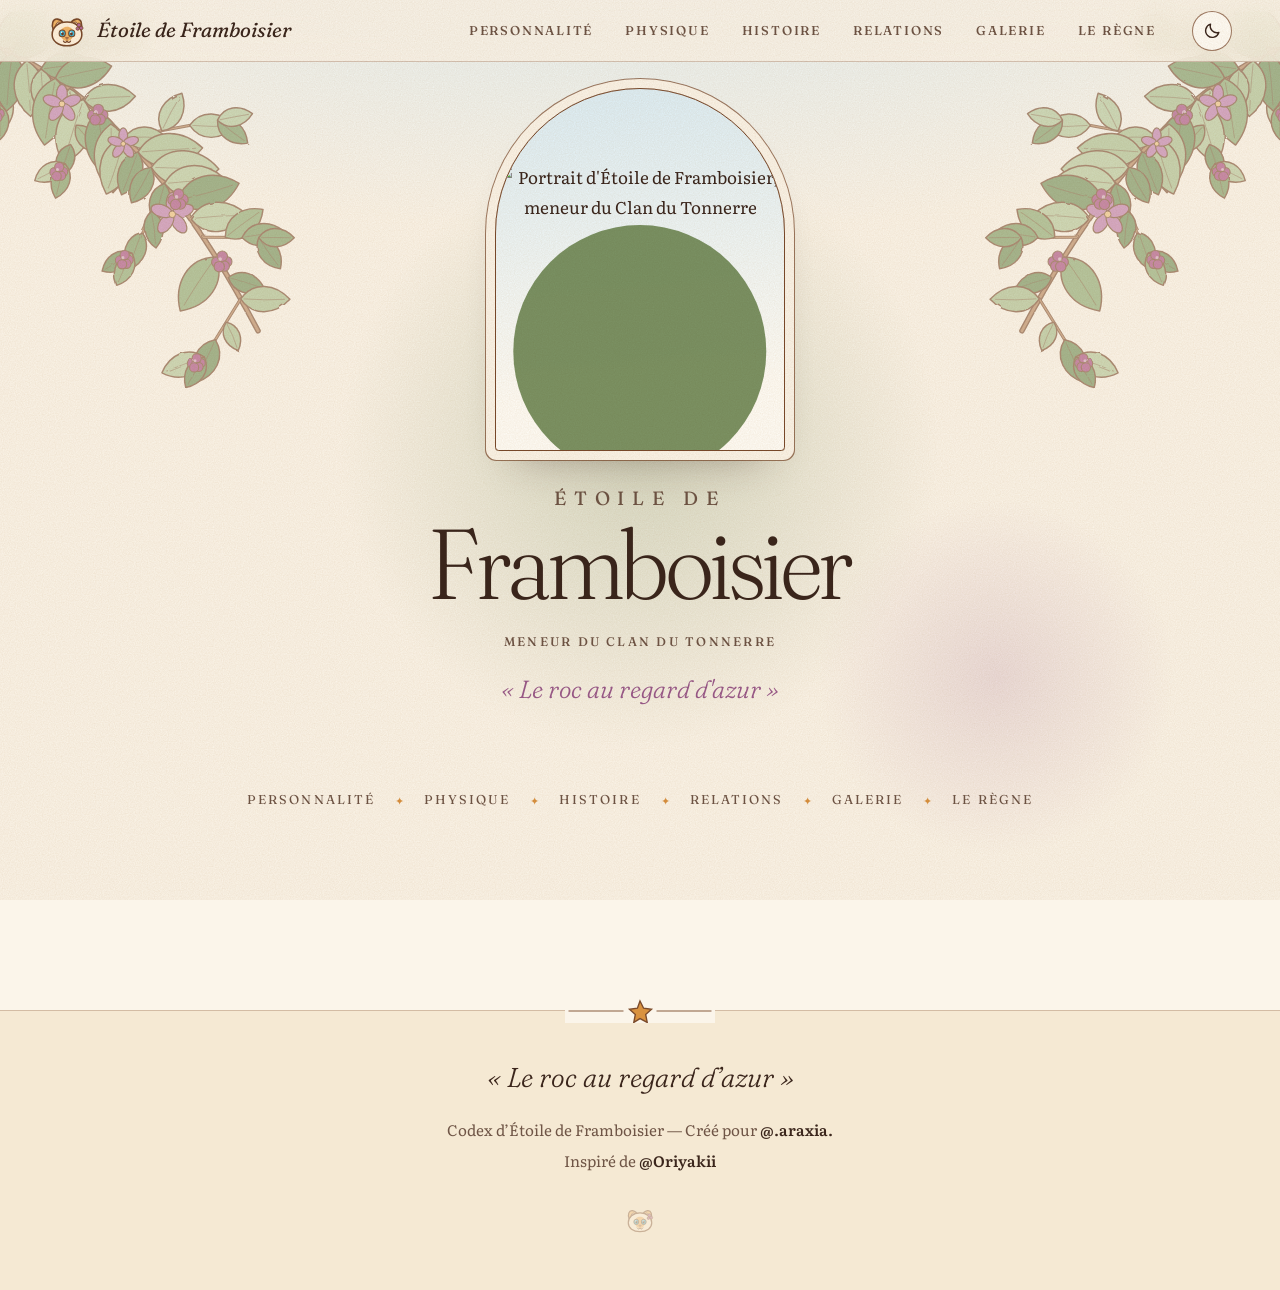
==== commit 934f1a47: "Mise en ligne du 07/11/2026 01:07:37" ====
--- a/index.html
+++ b/index.html
@@ -4,321 +4,58 @@
     <meta charset="UTF-8">
     <meta name="viewport" content="width=device-width, initial-scale=1">
     <title>Étoile de Framboisier — Meneur du Tonnerre</title>
-    <meta name="description" content="Entre dans la tanière d'Étoile de Framboisier, meneur du Clan du Tonnerre : sa charte, ses neuf vies, sa famille, son histoire et ses illustrations. Personnage de RP Warrior Cats.">
-    <meta name="theme-color" content="#FFF0DB">
+    <meta name="description" content="Étoile de Framboisier, jeune meneur pacifiste du Clan du Tonnerre : portrait, âge et neuf vies. Personnage de RP Warrior Cats.">
+    <meta name="theme-color" content="#FBF5EA">
     <link rel="icon" href="assets/favicon.svg" type="image/svg+xml">
     <link rel="preconnect" href="https://fonts.googleapis.com">
     <link rel="preconnect" href="https://fonts.gstatic.com" crossorigin>
-    <link rel="stylesheet" href="https://fonts.googleapis.com/css2?family=Fraunces:ital,opsz,wght,SOFT@0,9..144,300..800,100;1,9..144,300..800,100&family=Nunito:wght@400;600;700;800&family=Caveat:wght@500;700&display=swap">
+    <link rel="stylesheet" href="https://fonts.googleapis.com/css2?family=Fraunces:ital,opsz,wght,SOFT,WONK@0,9..144,300..700,0..100,0..1;1,9..144,300..700,0..100,0..1&family=Literata:ital,opsz,wght@0,7..72,400..700;1,7..72,400..700&family=Caveat:wght@500;700&display=swap">
     <script src="js/theme.js"></script>
     <link rel="stylesheet" href="css/base.css">
     <link rel="stylesheet" href="css/layout.css">
-    <link rel="stylesheet" href="css/components.css">
-    <link rel="stylesheet" href="css/pages/taniere.css">
-    <link rel="stylesheet" href="css/pages/accueil.css">
-    <link rel="stylesheet" href="css/pages/lui.css">
-    <link rel="stylesheet" href="css/pages/monde.css">
-    <link rel="stylesheet" href="css/pages/regne.css">
-    <link rel="stylesheet" href="css/pages/histoire.css">
-    <link rel="stylesheet" href="css/pages/galerie.css">
+    <link rel="stylesheet" href="css/texte.css">
+    <link rel="stylesheet" href="css/composants.css">
+    <link rel="stylesheet" href="css/accueil.css">
 </head>
-<body data-page="taniere">
+<body data-page="accueil">
 
     <div id="entete"></div>
 
     <main id="contenu">
+        <section class="heros conteneur">
+            <img class="heros-branche g" src="assets/decor/branche.svg" alt="" width="620" height="760">
+            <img class="heros-branche d" src="assets/decor/branche.svg" alt="" width="620" height="760">
 
-        <header class="accroche conteneur">
-            <span class="surtitre" id="hero-fonction">Meneur du Clan du Tonnerre</span>
-            <h1>Étoile de Framboisier</h1>
-            <p class="devise" id="hero-devise">« Le roc au regard d'azur »</p>
-            <p class="invite note-main">Entre dans sa tanière : clique sur ce qui t'intrigue <span aria-hidden="true">↓</span></p>
-        </header>
+            <div class="couronne" id="couronne" aria-live="polite"></div>
+            <figure class="portrait-arche">
+                <img id="h-portrait" src="assets/photos/Headshot%20Etoile%20de%20Framboisier%20Oriyakii.webp" alt="Portrait d'Étoile de Framboisier, meneur du Clan du Tonnerre" width="680" height="680" fetchpriority="high">
+            </figure>
 
-        <div class="scene-zone">
-            <div class="scene-defile">
-<svg class="taniere" viewBox="0 0 1600 1000" role="group" aria-label="La tanière d'Étoile de Framboisier : clique sur un objet pour l'explorer" xmlns="http://www.w3.org/2000/svg">
-<defs>
-<linearGradient id="nuit" x1="0" y1="0" x2="0" y2="1"><stop offset="0" stop-color="#2B3766"/><stop offset="1" stop-color="#4C5C9A"/></linearGradient>
-<linearGradient id="dehors-ciel" x1="0" y1="0" x2="0" y2="1"><stop offset="0" stop-color="#BFE3F4"/><stop offset="1" stop-color="#FFEFCF"/></linearGradient>
-<linearGradient id="faisceau" x1="0" y1="0" x2="0" y2="1"><stop offset="0" stop-color="#FFF6D8" stop-opacity=".55"/><stop offset="1" stop-color="#FFF6D8" stop-opacity="0"/></linearGradient>
-<clipPath id="clip-arche"><path d="M50 990V520C50 180 390 -10 800 -10S1550 180 1550 520V990z"/></clipPath>
-<clipPath id="clip-nuit"><circle cx="800" cy="215" r="146"/></clipPath>
-<clipPath id="clip-porte"><path d="M118 960V690C118 610 180 560 215 560S312 610 312 690V960z"/></clipPath>
-<clipPath id="clip-c1"><rect x="-70" y="-62" width="140" height="124" rx="14"/></clipPath>
-<clipPath id="clip-c2"><rect x="-70" y="-62" width="140" height="124" rx="14"/></clipPath>
-<clipPath id="clip-c3"><rect x="-70" y="-62" width="140" height="124" rx="14"/></clipPath>
-<symbol id="tete" viewBox="0 0 64 64" overflow="visible">
- <g stroke="#7A4A2B" stroke-width="2.6" stroke-linejoin="round" stroke-linecap="round">
-  <path d="M9 30c-4-9-1-19 7-18 6 1 10 6 11 11z" style="fill:var(--oreille,#F0B568)"/>
-  <path d="M55 30c4-9 1-19-7-18-6 1-10 6-11 11z" style="fill:var(--oreille,#F0B568)"/>
-  <path d="M32 17c15 0 25 9 25 21 0 11-10 19-25 19S7 49 7 38c0-12 10-21 25-21z" style="fill:var(--tete,#FFF3E0)"/>
-  <path d="M21 35c0-6 5-10 11-10s11 4 11 10c0 8-5 14-11 14s-11-6-11-14z" style="fill:var(--museau,#F0B568)" stroke="none"/>
- </g>
- <path d="M26 49c2 3 4 3 6 0 2 3 4 3 6 0" stroke="#7A4A2B" stroke-width="2" stroke-linecap="round" fill="none"/>
- <ellipse cx="24" cy="36" rx="5.2" ry="5.6" style="fill:var(--yeux,#43BEE3)" stroke="#7A4A2B" stroke-width="1.8"/>
- <ellipse cx="40" cy="36" rx="5.2" ry="5.6" style="fill:var(--yeux,#43BEE3)" stroke="#7A4A2B" stroke-width="1.8"/>
- <ellipse cx="24.5" cy="36.5" rx="2.2" ry="3" fill="#6B3A22"/><ellipse cx="39.5" cy="36.5" rx="2.2" ry="3" fill="#6B3A22"/>
- <circle cx="23" cy="34" r="1.3" fill="#fff"/><circle cx="38.5" cy="34" r="1.3" fill="#fff"/>
- <path d="M29.5 43.2h5l-2.5 3z" fill="#F4A9A0" stroke="#7A4A2B" stroke-width="1.2" stroke-linejoin="round"/>
-</symbol>
-</defs>
-<g class="decor"><path d="M50 990V520C50 180 390 -10 800 -10S1550 180 1550 520V990z" fill="#C98B4F" stroke="#7A4A2B" stroke-width="6" stroke-linejoin="round" stroke-linecap="round"/><path d="M96 962V520C96 220 400 44 800 44S1504 220 1504 520V962z" fill="#F3CB96" stroke="#7A4A2B" stroke-width="6" stroke-linejoin="round" stroke-linecap="round"/><path d="M140.1 388.1q19.0 -7.3 65.3 -0.7" stroke="#D9A06A" stroke-width="5" stroke-linecap="round" fill="none"/><path d="M823.1 400.5q21.6 -3.5 43.4 1.7" stroke="#D9A06A" stroke-width="5" stroke-linecap="round" fill="none"/><path d="M325.6 348.2q23.4 5.2 49.0 -3.3" stroke="#D9A06A" stroke-width="5" stroke-linecap="round" fill="none"/><path d="M427.2 561.2q23.5 0.9 52.3 -2.1" stroke="#D9A06A" stroke-width="5" stroke-linecap="round" fill="none"/><path d="M546.3 597.7q14.2 -4.9 55.6 1.7" stroke="#D9A06A" stroke-width="5" stroke-linecap="round" fill="none"/><path d="M157.9 350.5q28.2 0.4 39.3 0.9" stroke="#D9A06A" stroke-width="5" stroke-linecap="round" fill="none"/><path d="M1405.9 312.3q28.4 -7.7 60.4 2.5" stroke="#D9A06A" stroke-width="5" stroke-linecap="round" fill="none"/><path d="M1393.0 292.1q16.7 4.8 68.2 1.9" stroke="#D9A06A" stroke-width="5" stroke-linecap="round" fill="none"/><path d="M1459.7 600.3q20.9 -3.9 56.9 -3.8" stroke="#D9A06A" stroke-width="5" stroke-linecap="round" fill="none"/><path d="M1396.5 618.9q19.6 6.0 36.0 1.3" stroke="#D9A06A" stroke-width="5" stroke-linecap="round" fill="none"/><path d="M1395.6 449.9q24.9 0.1 65.0 -0.5" stroke="#D9A06A" stroke-width="5" stroke-linecap="round" fill="none"/><path d="M1364.4 718.8q20.8 5.0 53.3 -2.2" stroke="#D9A06A" stroke-width="5" stroke-linecap="round" fill="none"/><path d="M203.2 151.2q27.2 -6.3 47.9 0.4" stroke="#D9A06A" stroke-width="5" stroke-linecap="round" fill="none"/><path d="M637.2 403.4q15.7 -1.9 41.9 0.6" stroke="#D9A06A" stroke-width="5" stroke-linecap="round" fill="none"/><path d="M866.9 675.0q15.6 7.7 69.8 2.2" stroke="#D9A06A" stroke-width="5" stroke-linecap="round" fill="none"/><path d="M886.0 341.7q27.8 2.3 53.1 -1.6" stroke="#D9A06A" stroke-width="5" stroke-linecap="round" fill="none"/><ellipse cx="842.1" cy="314.0" rx="16.7" ry="11.7" fill="#E5B47A" stroke="#7A4A2B" stroke-width="2.4" stroke-linejoin="round" stroke-linecap="round"/><ellipse cx="888.8" cy="706.2" rx="9.3" ry="6.5" fill="#E5B47A" stroke="#7A4A2B" stroke-width="2.4" stroke-linejoin="round" stroke-linecap="round"/><ellipse cx="364.0" cy="737.0" rx="14.2" ry="10.0" fill="#E5B47A" stroke="#7A4A2B" stroke-width="2.4" stroke-linejoin="round" stroke-linecap="round"/><ellipse cx="528.9" cy="655.9" rx="11.3" ry="7.9" fill="#E5B47A" stroke="#7A4A2B" stroke-width="2.4" stroke-linejoin="round" stroke-linecap="round"/><ellipse cx="1285.1" cy="450.0" rx="12.6" ry="8.8" fill="#E5B47A" stroke="#7A4A2B" stroke-width="2.4" stroke-linejoin="round" stroke-linecap="round"/><ellipse cx="456.0" cy="220.3" rx="15.2" ry="10.6" fill="#E5B47A" stroke="#7A4A2B" stroke-width="2.4" stroke-linejoin="round" stroke-linecap="round"/><ellipse cx="1277.9" cy="317.5" rx="14.8" ry="10.4" fill="#E5B47A" stroke="#7A4A2B" stroke-width="2.4" stroke-linejoin="round" stroke-linecap="round"/><ellipse cx="595.5" cy="677.1" rx="11.9" ry="8.3" fill="#E5B47A" stroke="#7A4A2B" stroke-width="2.4" stroke-linejoin="round" stroke-linecap="round"/><ellipse cx="161.1" cy="172.3" rx="8.3" ry="5.8" fill="#E5B47A" stroke="#7A4A2B" stroke-width="2.4" stroke-linejoin="round" stroke-linecap="round"/><ellipse cx="873.2" cy="337.4" rx="15.3" ry="10.7" fill="#E5B47A" stroke="#7A4A2B" stroke-width="2.4" stroke-linejoin="round" stroke-linecap="round"/><ellipse cx="565.6" cy="543.4" rx="16.9" ry="11.8" fill="#E5B47A" stroke="#7A4A2B" stroke-width="2.4" stroke-linejoin="round" stroke-linecap="round"/><ellipse cx="791.0" cy="614.1" rx="9.6" ry="6.7" fill="#E5B47A" stroke="#7A4A2B" stroke-width="2.4" stroke-linejoin="round" stroke-linecap="round"/><ellipse cx="996.7" cy="456.9" rx="10.2" ry="7.1" fill="#E5B47A" stroke="#7A4A2B" stroke-width="2.4" stroke-linejoin="round" stroke-linecap="round"/><ellipse cx="499.2" cy="458.3" rx="13.6" ry="9.5" fill="#E5B47A" stroke="#7A4A2B" stroke-width="2.4" stroke-linejoin="round" stroke-linecap="round"/><path d="M96 800C400 770 1200 770 1504 800V962H96z" fill="#E7BC85"/><path d="M96 800C400 770 1200 770 1504 800" fill="none" stroke="#7A4A2B" stroke-width="5" stroke-linejoin="round" stroke-linecap="round"/><path d="M96 880C500 850 1100 850 1504 880V962H96z" fill="#D8A468"/><path d="M96 880C500 850 1100 850 1504 880" fill="none" stroke="#7A4A2B" stroke-width="3" stroke-opacity=".5"/><ellipse cx="747.6" cy="856.2" rx="11.9" ry="7.0" fill="#C99759" stroke="#7A4A2B" stroke-width="2.4" stroke-linejoin="round" stroke-linecap="round"/><ellipse cx="310.5" cy="895.6" rx="14.5" ry="7.0" fill="#C99759" stroke="#7A4A2B" stroke-width="2.4" stroke-linejoin="round" stroke-linecap="round"/><ellipse cx="876.8" cy="845.7" rx="14.2" ry="6.5" fill="#C99759" stroke="#7A4A2B" stroke-width="2.4" stroke-linejoin="round" stroke-linecap="round"/><ellipse cx="293.5" cy="888.6" rx="11.1" ry="5.8" fill="#C99759" stroke="#7A4A2B" stroke-width="2.4" stroke-linejoin="round" stroke-linecap="round"/><ellipse cx="815.0" cy="930.6" rx="11.2" ry="5.7" fill="#C99759" stroke="#7A4A2B" stroke-width="2.4" stroke-linejoin="round" stroke-linecap="round"/><ellipse cx="1232.6" cy="920.1" rx="13.8" ry="6.0" fill="#C99759" stroke="#7A4A2B" stroke-width="2.4" stroke-linejoin="round" stroke-linecap="round"/><ellipse cx="521.5" cy="848.3" rx="10.5" ry="8.7" fill="#C99759" stroke="#7A4A2B" stroke-width="2.4" stroke-linejoin="round" stroke-linecap="round"/><ellipse cx="1045.1" cy="887.5" rx="11.4" ry="7.1" fill="#C99759" stroke="#7A4A2B" stroke-width="2.4" stroke-linejoin="round" stroke-linecap="round"/><ellipse cx="727.1" cy="909.1" rx="8.1" ry="8.1" fill="#C99759" stroke="#7A4A2B" stroke-width="2.4" stroke-linejoin="round" stroke-linecap="round"/><ellipse cx="1160.6" cy="822.2" rx="14.3" ry="6.9" fill="#C99759" stroke="#7A4A2B" stroke-width="2.4" stroke-linejoin="round" stroke-linecap="round"/><ellipse cx="946.8" cy="821.0" rx="14.8" ry="8.9" fill="#C99759" stroke="#7A4A2B" stroke-width="2.4" stroke-linejoin="round" stroke-linecap="round"/><ellipse cx="1309.9" cy="849.8" rx="9.3" ry="6.5" fill="#C99759" stroke="#7A4A2B" stroke-width="2.4" stroke-linejoin="round" stroke-linecap="round"/></g><polygon class="faisceau" points="690,330 910,330 1080,830 520,830" fill="url(#faisceau)"/><g class="racines"><path d="M640 70Q580 170 600 270" fill="none" stroke="#7A4A2B" stroke-width="12" stroke-linecap="round"/><path d="M640 70Q580 170 600 270" fill="none" stroke="#B8845A" stroke-width="6" stroke-linecap="round"/><path d="M700 60Q740 200 690 340" fill="none" stroke="#7A4A2B" stroke-width="12" stroke-linecap="round"/><path d="M700 60Q740 200 690 340" fill="none" stroke="#B8845A" stroke-width="6" stroke-linecap="round"/><path d="M900 60Q860 200 910 340" fill="none" stroke="#7A4A2B" stroke-width="12" stroke-linecap="round"/><path d="M900 60Q860 200 910 340" fill="none" stroke="#B8845A" stroke-width="6" stroke-linecap="round"/><path d="M960 70Q1020 175 1010 280" fill="none" stroke="#7A4A2B" stroke-width="12" stroke-linecap="round"/><path d="M960 70Q1020 175 1010 280" fill="none" stroke="#B8845A" stroke-width="6" stroke-linecap="round"/><path d="M560 90Q520 155 480 220" fill="none" stroke="#7A4A2B" stroke-width="12" stroke-linecap="round"/><path d="M560 90Q520 155 480 220" fill="none" stroke="#B8845A" stroke-width="6" stroke-linecap="round"/><path d="M1040 90Q1080 160 1130 230" fill="none" stroke="#7A4A2B" stroke-width="12" stroke-linecap="round"/><path d="M1040 90Q1080 160 1130 230" fill="none" stroke="#B8845A" stroke-width="6" stroke-linecap="round"/><g transform="translate(580.1 299.6) rotate(140.1)"><path d="M0 0C10.8 -14.8 30.4 -13.0 43.4 0 30.4 13.0 10.8 14.8 0 0z" fill="#8DAA6F" stroke="#7A4A2B" stroke-width="2.4" stroke-linejoin="round" stroke-linecap="round"/><path d="M3.5 0Q21.7 0 39.1 0" stroke="#7A4A2B" stroke-opacity=".5" stroke-width="1.5" fill="none"/></g><g transform="translate(1038.8 209.0) rotate(99.5)"><path d="M0 0C10.1 -13.7 28.2 -12.1 40.3 0 28.2 12.1 10.1 13.7 0 0z" fill="#8DAA6F" stroke="#7A4A2B" stroke-width="2.4" stroke-linejoin="round" stroke-linecap="round"/><path d="M3.2 0Q20.1 0 36.3 0" stroke="#7A4A2B" stroke-opacity=".5" stroke-width="1.5" fill="none"/></g><g transform="translate(582.3 290.8) rotate(146.6)"><path d="M0 0C8.9 -12.0 24.8 -10.6 35.4 0 24.8 10.6 8.9 12.0 0 0z" fill="#A9BF8C" stroke="#7A4A2B" stroke-width="2.4" stroke-linejoin="round" stroke-linecap="round"/><path d="M2.8 0Q17.7 0 31.9 0" stroke="#7A4A2B" stroke-opacity=".5" stroke-width="1.5" fill="none"/></g><g transform="translate(1072.1 267.5) rotate(59.9)"><path d="M0 0C10.3 -14.0 28.9 -12.4 41.3 0 28.9 12.4 10.3 14.0 0 0z" fill="#8DAA6F" stroke="#7A4A2B" stroke-width="2.4" stroke-linejoin="round" stroke-linecap="round"/><path d="M3.3 0Q20.6 0 37.2 0" stroke="#7A4A2B" stroke-opacity=".5" stroke-width="1.5" fill="none"/></g><g transform="translate(488.5 221.5) rotate(91.0)"><path d="M0 0C11.3 -15.3 31.6 -13.5 45.1 0 31.6 13.5 11.3 15.3 0 0z" fill="#7C9A5F" stroke="#7A4A2B" stroke-width="2.4" stroke-linejoin="round" stroke-linecap="round"/><path d="M3.6 0Q22.5 0 40.6 0" stroke="#7A4A2B" stroke-opacity=".5" stroke-width="1.5" fill="none"/></g><g transform="translate(1054.9 263.3) rotate(22.2)"><path d="M0 0C11.3 -15.4 31.7 -13.6 45.2 0 31.7 13.6 11.3 15.4 0 0z" fill="#6F8F55" stroke="#7A4A2B" stroke-width="2.4" stroke-linejoin="round" stroke-linecap="round"/><path d="M3.6 0Q22.6 0 40.7 0" stroke="#7A4A2B" stroke-opacity=".5" stroke-width="1.5" fill="none"/></g><g transform="translate(510.3 247.5) rotate(92.7)"><path d="M0 0C9.6 -13.0 26.7 -11.5 38.2 0 26.7 11.5 9.6 13.0 0 0z" fill="#A9BF8C" stroke="#7A4A2B" stroke-width="2.4" stroke-linejoin="round" stroke-linecap="round"/><path d="M3.1 0Q19.1 0 34.4 0" stroke="#7A4A2B" stroke-opacity=".5" stroke-width="1.5" fill="none"/></g><g transform="translate(1082.7 92.2) rotate(77.4)"><path d="M0 0C12.7 -17.3 35.7 -15.3 51.0 0 35.7 15.3 12.7 17.3 0 0z" fill="#7C9A5F" stroke="#7A4A2B" stroke-width="2.4" stroke-linejoin="round" stroke-linecap="round"/><path d="M4.1 0Q25.5 0 45.9 0" stroke="#7A4A2B" stroke-opacity=".5" stroke-width="1.5" fill="none"/></g><g transform="translate(607.7 185.6) rotate(95.6)"><path d="M0 0C8.9 -12.1 25.0 -10.7 35.7 0 25.0 10.7 8.9 12.1 0 0z" fill="#A9BF8C" stroke="#7A4A2B" stroke-width="2.4" stroke-linejoin="round" stroke-linecap="round"/><path d="M2.9 0Q17.8 0 32.1 0" stroke="#7A4A2B" stroke-opacity=".5" stroke-width="1.5" fill="none"/></g><g transform="translate(1085.9 296.2) rotate(62.5)"><path d="M0 0C13.3 -18.0 37.2 -15.9 53.1 0 37.2 15.9 13.3 18.0 0 0z" fill="#6F8F55" stroke="#7A4A2B" stroke-width="2.4" stroke-linejoin="round" stroke-linecap="round"/><path d="M4.2 0Q26.5 0 47.8 0" stroke="#7A4A2B" stroke-opacity=".5" stroke-width="1.5" fill="none"/></g><g transform="translate(602.1 278.4) rotate(117.8)"><path d="M0 0C11.8 -16.1 33.1 -14.2 47.2 0 33.1 14.2 11.8 16.1 0 0z" fill="#A9BF8C" stroke="#7A4A2B" stroke-width="2.4" stroke-linejoin="round" stroke-linecap="round"/><path d="M3.8 0Q23.6 0 42.5 0" stroke="#7A4A2B" stroke-opacity=".5" stroke-width="1.5" fill="none"/></g><g transform="translate(1095.8 102.9) rotate(89.9)"><path d="M0 0C8.6 -11.7 24.0 -10.3 34.3 0 24.0 10.3 8.6 11.7 0 0z" fill="#7C9A5F" stroke="#7A4A2B" stroke-width="2.4" stroke-linejoin="round" stroke-linecap="round"/><path d="M2.7 0Q17.2 0 30.9 0" stroke="#7A4A2B" stroke-opacity=".5" stroke-width="1.5" fill="none"/></g><g transform="translate(472.0 228.6) rotate(154.8)"><path d="M0 0C12.4 -16.9 34.7 -14.9 49.6 0 34.7 14.9 12.4 16.9 0 0z" fill="#8DAA6F" stroke="#7A4A2B" stroke-width="2.4" stroke-linejoin="round" stroke-linecap="round"/><path d="M4.0 0Q24.8 0 44.6 0" stroke="#7A4A2B" stroke-opacity=".5" stroke-width="1.5" fill="none"/></g><g transform="translate(922.0 186.6) rotate(20.1)"><path d="M0 0C11.1 -15.0 31.0 -13.3 44.2 0 31.0 13.3 11.1 15.0 0 0z" fill="#A9BF8C" stroke="#7A4A2B" stroke-width="2.4" stroke-linejoin="round" stroke-linecap="round"/><path d="M3.5 0Q22.1 0 39.8 0" stroke="#7A4A2B" stroke-opacity=".5" stroke-width="1.5" fill="none"/></g></g><g class="spot" tabindex="0" role="button" aria-label="Les cadres : la galerie" data-ouvre="cadres"><g class="balance b0" style="transform-origin:210px 150px"><path d="M158 210L210 120L262 210" fill="none" stroke="#7A4A2B" stroke-width="9" stroke-linecap="round"/><path d="M158 210L210 120L262 210" fill="none" stroke="#7C9A5F" stroke-width="4" stroke-linecap="round"/><g transform="translate(210 270) rotate(-6)"><rect x="-84" y="-76" width="168" height="152" rx="20" fill="#B8845A" stroke="#7A4A2B" stroke-width="5" stroke-linejoin="round" stroke-linecap="round"/><rect x="-70" y="-62" width="140" height="124" rx="14" fill="#FFF3E0"/><image href="assets/photos/Etoile de Framboisier - Orfraie.webp" x="-70" y="-62" width="140" height="124" preserveAspectRatio="xMidYMid slice" clip-path="url(#clip-c1)"/><rect x="-70" y="-62" width="140" height="124" rx="14" fill="none" stroke="#7A4A2B" stroke-width="3" stroke-linejoin="round" stroke-linecap="round"/><g transform="translate(-84.0 -62.0) rotate(-140.0)"><path d="M0 0C9.5 -12.9 26.6 -11.4 38.0 0 26.6 11.4 9.5 12.9 0 0z" fill="#A9BF8C" stroke="#7A4A2B" stroke-width="2.4" stroke-linejoin="round" stroke-linecap="round"/><path d="M3.0 0Q19.0 0 34.2 0" stroke="#7A4A2B" stroke-opacity=".5" stroke-width="1.5" fill="none"/></g><g transform="translate(84.0 60.0) rotate(40.0)"><path d="M0 0C8.5 -11.6 23.8 -10.2 34.0 0 23.8 10.2 8.5 11.6 0 0z" fill="#7C9A5F" stroke="#7A4A2B" stroke-width="2.4" stroke-linejoin="round" stroke-linecap="round"/><path d="M2.7 0Q17.0 0 30.6 0" stroke="#7A4A2B" stroke-opacity=".5" stroke-width="1.5" fill="none"/></g></g></g><g class="balance b1" style="transform-origin:345px 90px"><path d="M293 150L345 60L397 150" fill="none" stroke="#7A4A2B" stroke-width="9" stroke-linecap="round"/><path d="M293 150L345 60L397 150" fill="none" stroke="#7C9A5F" stroke-width="4" stroke-linecap="round"/><g transform="translate(345 210) rotate(5)"><rect x="-84" y="-76" width="168" height="152" rx="20" fill="#B8845A" stroke="#7A4A2B" stroke-width="5" stroke-linejoin="round" stroke-linecap="round"/><rect x="-70" y="-62" width="140" height="124" rx="14" fill="#FFF3E0"/><image href="assets/photos/Etoile de Framboisier - Youpi.webp" x="-70" y="-62" width="140" height="124" preserveAspectRatio="xMidYMid slice" clip-path="url(#clip-c2)"/><rect x="-70" y="-62" width="140" height="124" rx="14" fill="none" stroke="#7A4A2B" stroke-width="3" stroke-linejoin="round" stroke-linecap="round"/><g transform="translate(-84.0 -62.0) rotate(-140.0)"><path d="M0 0C9.5 -12.9 26.6 -11.4 38.0 0 26.6 11.4 9.5 12.9 0 0z" fill="#7C9A5F" stroke="#7A4A2B" stroke-width="2.4" stroke-linejoin="round" stroke-linecap="round"/><path d="M3.0 0Q19.0 0 34.2 0" stroke="#7A4A2B" stroke-opacity=".5" stroke-width="1.5" fill="none"/></g><g transform="translate(84.0 60.0) rotate(40.0)"><path d="M0 0C8.5 -11.6 23.8 -10.2 34.0 0 23.8 10.2 8.5 11.6 0 0z" fill="#8DAA6F" stroke="#7A4A2B" stroke-width="2.4" stroke-linejoin="round" stroke-linecap="round"/><path d="M2.7 0Q17.0 0 30.6 0" stroke="#7A4A2B" stroke-opacity=".5" stroke-width="1.5" fill="none"/></g></g></g><g class="balance b2" style="transform-origin:470px 170px"><path d="M418 230L470 140L522 230" fill="none" stroke="#7A4A2B" stroke-width="9" stroke-linecap="round"/><path d="M418 230L470 140L522 230" fill="none" stroke="#7C9A5F" stroke-width="4" stroke-linecap="round"/><g transform="translate(470 290) rotate(-3)"><rect x="-84" y="-76" width="168" height="152" rx="20" fill="#B8845A" stroke="#7A4A2B" stroke-width="5" stroke-linejoin="round" stroke-linecap="round"/><rect x="-70" y="-62" width="140" height="124" rx="14" fill="#FFF3E0"/><image href="assets/photos/Doodle Framboisier Galopin Courlis.webp" x="-70" y="-62" width="140" height="124" preserveAspectRatio="xMidYMid slice" clip-path="url(#clip-c3)"/><rect x="-70" y="-62" width="140" height="124" rx="14" fill="none" stroke="#7A4A2B" stroke-width="3" stroke-linejoin="round" stroke-linecap="round"/><g transform="translate(-84.0 -62.0) rotate(-140.0)"><path d="M0 0C9.5 -12.9 26.6 -11.4 38.0 0 26.6 11.4 9.5 12.9 0 0z" fill="#6F8F55" stroke="#7A4A2B" stroke-width="2.4" stroke-linejoin="round" stroke-linecap="round"/><path d="M3.0 0Q19.0 0 34.2 0" stroke="#7A4A2B" stroke-opacity=".5" stroke-width="1.5" fill="none"/></g><g transform="translate(84.0 60.0) rotate(40.0)"><path d="M0 0C8.5 -11.6 23.8 -10.2 34.0 0 23.8 10.2 8.5 11.6 0 0z" fill="#8DAA6F" stroke="#7A4A2B" stroke-width="2.4" stroke-linejoin="round" stroke-linecap="round"/><path d="M2.7 0Q17.0 0 30.6 0" stroke="#7A4A2B" stroke-opacity=".5" stroke-width="1.5" fill="none"/></g></g></g><g class="etiquette" transform="translate(345 395)"><rect x="-92" y="-30" width="184" height="46" rx="23" fill="#FFFAF0" stroke="#7A4A2B" stroke-width="3.5" stroke-linejoin="round" stroke-linecap="round"/><text x="0" y="3" text-anchor="middle" class="etiquette-texte">La galerie</text></g><g class="indice" transform="translate(560 150)"><path d="M0 -17C2 -6 7 -2 18 0 7 2 2 6 0 17-2 6-7 2-18 0-7-2-2-6 0-17z" fill="#FFF3E0" stroke="#7A4A2B" stroke-width="2.6" stroke-linejoin="round" stroke-linecap="round"/></g><rect x="110" y="90" width="460" height="360" fill="transparent"/></g><g class="spot" tabindex="0" role="button" aria-label="L'écorce : la charte" data-ouvre="charte"><g transform="rotate(-2 450 540)"><path d="M350 400C350 380 372 372 395 374L505 374C530 372 552 380 552 402L556 668C556 696 534 706 508 706L396 706C370 706 348 696 348 668z" fill="#C79058" stroke="#7A4A2B" stroke-width="5.5" stroke-linejoin="round" stroke-linecap="round"/><path d="M375 392q-5.5 150 3.2 270.2" stroke="#9A6A3C" stroke-width="3.5" stroke-linecap="round" fill="none" opacity=".75"/><path d="M399 392q5.1 150 -1.2 267.5" stroke="#9A6A3C" stroke-width="3.5" stroke-linecap="round" fill="none" opacity=".75"/><path d="M423 392q4.7 150 -1.8 273.7" stroke="#9A6A3C" stroke-width="3.5" stroke-linecap="round" fill="none" opacity=".75"/><path d="M447 392q-0.9 150 -1.7 298.1" stroke="#9A6A3C" stroke-width="3.5" stroke-linecap="round" fill="none" opacity=".75"/><path d="M471 392q1.4 150 -3.0 277.3" stroke="#9A6A3C" stroke-width="3.5" stroke-linecap="round" fill="none" opacity=".75"/><path d="M495 392q1.5 150 1.2 255.2" stroke="#9A6A3C" stroke-width="3.5" stroke-linecap="round" fill="none" opacity=".75"/><path d="M519 392q-4.4 150 -3.0 255.5" stroke="#9A6A3C" stroke-width="3.5" stroke-linecap="round" fill="none" opacity=".75"/><path d="M543 392q3.8 150 1.5 250.8" stroke="#9A6A3C" stroke-width="3.5" stroke-linecap="round" fill="none" opacity=".75"/><rect x="378" y="420" width="148" height="248" rx="18" fill="#F6DDB5" stroke="#7A4A2B" stroke-width="3.5" stroke-linejoin="round" stroke-linecap="round"/><text x="400" y="472" class="rune">I</text><path d="M392 486h50" stroke="#7A4A2B" stroke-width="3" stroke-linecap="round" opacity=".55"/><text x="470" y="472" class="rune">II</text><path d="M462 486h50" stroke="#7A4A2B" stroke-width="3" stroke-linecap="round" opacity=".55"/><text x="400" y="542" class="rune">III</text><path d="M392 556h50" stroke="#7A4A2B" stroke-width="3" stroke-linecap="round" opacity=".55"/><text x="470" y="542" class="rune">IV</text><path d="M462 556h50" stroke="#7A4A2B" stroke-width="3" stroke-linecap="round" opacity=".55"/><text x="400" y="612" class="rune">V</text><path d="M392 626h50" stroke="#7A4A2B" stroke-width="3" stroke-linecap="round" opacity=".55"/><text x="470" y="612" class="rune">VI</text><path d="M462 626h50" stroke="#7A4A2B" stroke-width="3" stroke-linecap="round" opacity=".55"/><circle cx="365" cy="392" r="9" fill="#F0C27B" stroke="#7A4A2B" stroke-width="2.6" stroke-linejoin="round" stroke-linecap="round"/><circle cx="538" cy="392" r="9" fill="#F0C27B" stroke="#7A4A2B" stroke-width="2.6" stroke-linejoin="round" stroke-linecap="round"/><g transform="translate(540.0 700.0) rotate(-150.0)"><path d="M0 0C11.0 -15.0 30.8 -13.2 44.0 0 30.8 13.2 11.0 15.0 0 0z" fill="#6F8F55" stroke="#7A4A2B" stroke-width="2.4" stroke-linejoin="round" stroke-linecap="round"/><path d="M3.5 0Q22.0 0 39.6 0" stroke="#7A4A2B" stroke-opacity=".5" stroke-width="1.5" fill="none"/></g><g transform="translate(360.0 700.0) rotate(-30.0)"><path d="M0 0C10.0 -13.6 28.0 -12.0 40.0 0 28.0 12.0 10.0 13.6 0 0z" fill="#8DAA6F" stroke="#7A4A2B" stroke-width="2.4" stroke-linejoin="round" stroke-linecap="round"/><path d="M3.2 0Q20.0 0 36.0 0" stroke="#7A4A2B" stroke-opacity=".5" stroke-width="1.5" fill="none"/></g></g><g class="etiquette" transform="translate(452 350)"><rect x="-84.5" y="-30" width="169" height="46" rx="23" fill="#FFFAF0" stroke="#7A4A2B" stroke-width="3.5" stroke-linejoin="round" stroke-linecap="round"/><text x="0" y="3" text-anchor="middle" class="etiquette-texte">La charte</text></g><g class="indice" transform="translate(566 392)"><path d="M0 -17C2 -6 7 -2 18 0 7 2 2 6 0 17-2 6-7 2-18 0-7-2-2-6 0-17z" fill="#FFF3E0" stroke="#7A4A2B" stroke-width="2.6" stroke-linejoin="round" stroke-linecap="round"/></g></g><g class="spot" tabindex="0" role="button" aria-label="La pierre des lunes : son histoire" data-ouvre="lunes"><path d="M1300 800C1290 700 1292 560 1320 480C1340 430 1400 420 1432 450C1462 480 1474 620 1470 800z" fill="#CDB99B" stroke="#7A4A2B" stroke-width="5.5" stroke-linejoin="round" stroke-linecap="round"/><path d="M1318 560C1360 548 1420 556 1458 570" fill="none" stroke="#B49F80" stroke-width="5" stroke-linecap="round"/><path d="M1356.0 500.0A20.0 20.0 0 1 0 1356.0 540.0A15.6 15.6 0 1 1 1356.0 500.0z" fill="#FFF3E0" stroke="#7A4A2B" stroke-width="3" stroke-linejoin="round" stroke-linecap="round"/><path d="M1421.0 510.0A20.0 20.0 0 1 0 1421.0 550.0A15.6 15.6 0 1 1 1421.0 510.0z" fill="#FFF3E0" stroke="#7A4A2B" stroke-width="3" stroke-linejoin="round" stroke-linecap="round"/><path d="M1351.0 580.0A20.0 20.0 0 1 0 1351.0 620.0A15.6 15.6 0 1 1 1351.0 580.0z" fill="#FFF3E0" stroke="#7A4A2B" stroke-width="3" stroke-linejoin="round" stroke-linecap="round"/><path d="M1416.0 590.0A20.0 20.0 0 1 0 1416.0 630.0A15.6 15.6 0 1 1 1416.0 590.0z" fill="#FFF3E0" stroke="#7A4A2B" stroke-width="3" stroke-linejoin="round" stroke-linecap="round"/><path d="M1361.0 660.0A20.0 20.0 0 1 0 1361.0 700.0A15.6 15.6 0 1 1 1361.0 660.0z" fill="#FFF3E0" stroke="#7A4A2B" stroke-width="3" stroke-linejoin="round" stroke-linecap="round"/><path d="M1422.8 674.0A16.0 16.0 0 1 0 1422.8 706.0A12.5 12.5 0 1 1 1422.8 674.0z" fill="#FFF3E0" stroke="#7A4A2B" stroke-width="3" stroke-linejoin="round" stroke-linecap="round"/><path d="M1335 745h26M1372 745h26M1409 745h26" stroke="#7A4A2B" stroke-width="4" stroke-linecap="round" opacity=".6"/><g transform="translate(1300.0 800.0) rotate(-120.0)"><path d="M0 0C11.5 -15.6 32.2 -13.8 46.0 0 32.2 13.8 11.5 15.6 0 0z" fill="#6F8F55" stroke="#7A4A2B" stroke-width="2.4" stroke-linejoin="round" stroke-linecap="round"/><path d="M3.7 0Q23.0 0 41.4 0" stroke="#7A4A2B" stroke-opacity=".5" stroke-width="1.5" fill="none"/></g><g transform="translate(1470.0 800.0) rotate(-60.0)"><path d="M0 0C12.5 -17.0 35.0 -15.0 50.0 0 35.0 15.0 12.5 17.0 0 0z" fill="#8DAA6F" stroke="#7A4A2B" stroke-width="2.4" stroke-linejoin="round" stroke-linecap="round"/><path d="M4.0 0Q25.0 0 45.0 0" stroke="#7A4A2B" stroke-opacity=".5" stroke-width="1.5" fill="none"/></g><ellipse cx="1306.0" cy="765.0" rx="8.3" ry="15.0" transform="rotate(0 1306.0 780.0)" fill="#C07AAE" stroke="#7A4A2B" stroke-width="2" stroke-linejoin="round" stroke-linecap="round"/><ellipse cx="1306.0" cy="765.0" rx="8.3" ry="15.0" transform="rotate(72 1306.0 780.0)" fill="#C07AAE" stroke="#7A4A2B" stroke-width="2" stroke-linejoin="round" stroke-linecap="round"/><ellipse cx="1306.0" cy="765.0" rx="8.3" ry="15.0" transform="rotate(144 1306.0 780.0)" fill="#C07AAE" stroke="#7A4A2B" stroke-width="2" stroke-linejoin="round" stroke-linecap="round"/><ellipse cx="1306.0" cy="765.0" rx="8.3" ry="15.0" transform="rotate(216 1306.0 780.0)" fill="#C07AAE" stroke="#7A4A2B" stroke-width="2" stroke-linejoin="round" stroke-linecap="round"/><ellipse cx="1306.0" cy="765.0" rx="8.3" ry="15.0" transform="rotate(288 1306.0 780.0)" fill="#C07AAE" stroke="#7A4A2B" stroke-width="2" stroke-linejoin="round" stroke-linecap="round"/><circle cx="1306.0" cy="780.0" r="4.8" fill="#F0C27B" stroke="#7A4A2B" stroke-width="1.6" stroke-linejoin="round" stroke-linecap="round"/><ellipse cx="1462.0" cy="757.0" rx="7.2" ry="13.0" transform="rotate(0 1462.0 770.0)" fill="#FFF3E0" stroke="#7A4A2B" stroke-width="2" stroke-linejoin="round" stroke-linecap="round"/><ellipse cx="1462.0" cy="757.0" rx="7.2" ry="13.0" transform="rotate(72 1462.0 770.0)" fill="#FFF3E0" stroke="#7A4A2B" stroke-width="2" stroke-linejoin="round" stroke-linecap="round"/><ellipse cx="1462.0" cy="757.0" rx="7.2" ry="13.0" transform="rotate(144 1462.0 770.0)" fill="#FFF3E0" stroke="#7A4A2B" stroke-width="2" stroke-linejoin="round" stroke-linecap="round"/><ellipse cx="1462.0" cy="757.0" rx="7.2" ry="13.0" transform="rotate(216 1462.0 770.0)" fill="#FFF3E0" stroke="#7A4A2B" stroke-width="2" stroke-linejoin="round" stroke-linecap="round"/><ellipse cx="1462.0" cy="757.0" rx="7.2" ry="13.0" transform="rotate(288 1462.0 770.0)" fill="#FFF3E0" stroke="#7A4A2B" stroke-width="2" stroke-linejoin="round" stroke-linecap="round"/><circle cx="1462.0" cy="770.0" r="4.2" fill="#F0C27B" stroke="#7A4A2B" stroke-width="1.6" stroke-linejoin="round" stroke-linecap="round"/><g class="etiquette" transform="translate(1385 405)"><rect x="-84.5" y="-30" width="169" height="46" rx="23" fill="#FFFAF0" stroke="#7A4A2B" stroke-width="3.5" stroke-linejoin="round" stroke-linecap="round"/><text x="0" y="3" text-anchor="middle" class="etiquette-texte">Les lunes</text></g><g class="indice" transform="translate(1478 452)"><path d="M0 -17C2 -6 7 -2 18 0 7 2 2 6 0 17-2 6-7 2-18 0-7-2-2-6 0-17z" fill="#FFF3E0" stroke="#7A4A2B" stroke-width="2.6" stroke-linejoin="round" stroke-linecap="round"/></g></g><g class="spot" tabindex="0" role="button" aria-label="Les herbes : blessures et maladies" data-ouvre="herbes"><path d="M1040 188Q1250 170 1470 196" fill="none" stroke="#7A4A2B" stroke-width="12" stroke-linecap="round"/><path d="M1040 188Q1250 170 1470 196" fill="none" stroke="#B8845A" stroke-width="6" stroke-linecap="round"/><g class="balance b0" style="transform-origin:1100px 190px"><path d="M1100 186V210" stroke="#7A4A2B" stroke-width="6" stroke-linecap="round"/><g transform="translate(1100.0 214.0) rotate(56.0)"><path d="M0 0C33.4 -45.4 93.6 -40.1 133.7 0 93.6 40.1 33.4 45.4 0 0z" fill="#8DAA6F" stroke="#7A4A2B" stroke-width="2.4" stroke-linejoin="round" stroke-linecap="round"/><path d="M10.7 0Q66.8 0 120.3 0" stroke="#7A4A2B" stroke-opacity=".5" stroke-width="1.5" fill="none"/></g><g transform="translate(1105.3 214.0) rotate(64.9)"><path d="M0 0C34.7 -47.2 97.2 -41.7 138.9 0 97.2 41.7 34.7 47.2 0 0z" fill="#6F8F55" stroke="#7A4A2B" stroke-width="2.4" stroke-linejoin="round" stroke-linecap="round"/><path d="M11.1 0Q69.4 0 125.0 0" stroke="#7A4A2B" stroke-opacity=".5" stroke-width="1.5" fill="none"/></g><g transform="translate(1104.4 214.0) rotate(81.6)"><path d="M0 0C33.0 -44.9 92.3 -39.6 131.9 0 92.3 39.6 33.0 44.9 0 0z" fill="#8DAA6F" stroke="#7A4A2B" stroke-width="2.4" stroke-linejoin="round" stroke-linecap="round"/><path d="M10.6 0Q66.0 0 118.7 0" stroke="#7A4A2B" stroke-opacity=".5" stroke-width="1.5" fill="none"/></g><g transform="translate(1095.4 214.0) rotate(89.3)"><path d="M0 0C37.3 -50.7 104.5 -44.8 149.2 0 104.5 44.8 37.3 50.7 0 0z" fill="#6F8F55" stroke="#7A4A2B" stroke-width="2.4" stroke-linejoin="round" stroke-linecap="round"/><path d="M11.9 0Q74.6 0 134.3 0" stroke="#7A4A2B" stroke-opacity=".5" stroke-width="1.5" fill="none"/></g><g transform="translate(1101.9 214.0) rotate(102.9)"><path d="M0 0C33.9 -46.1 95.0 -40.7 135.7 0 95.0 40.7 33.9 46.1 0 0z" fill="#8DAA6F" stroke="#7A4A2B" stroke-width="2.4" stroke-linejoin="round" stroke-linecap="round"/><path d="M10.9 0Q67.8 0 122.1 0" stroke="#7A4A2B" stroke-opacity=".5" stroke-width="1.5" fill="none"/></g><g transform="translate(1097.4 214.0) rotate(110.9)"><path d="M0 0C37.2 -50.5 104.1 -44.6 148.6 0 104.1 44.6 37.2 50.5 0 0z" fill="#6F8F55" stroke="#7A4A2B" stroke-width="2.4" stroke-linejoin="round" stroke-linecap="round"/><path d="M11.9 0Q74.3 0 133.8 0" stroke="#7A4A2B" stroke-opacity=".5" stroke-width="1.5" fill="none"/></g><g transform="translate(1101.5 214.0) rotate(123.6)"><path d="M0 0C32.2 -43.8 90.2 -38.7 128.9 0 90.2 38.7 32.2 43.8 0 0z" fill="#8DAA6F" stroke="#7A4A2B" stroke-width="2.4" stroke-linejoin="round" stroke-linecap="round"/><path d="M10.3 0Q64.4 0 116.0 0" stroke="#7A4A2B" stroke-opacity=".5" stroke-width="1.5" fill="none"/></g><ellipse cx="1077.5" cy="304.9" rx="3.9" ry="7.0" transform="rotate(0 1077.5 311.9)" fill="#C07AAE" stroke="#7A4A2B" stroke-width="2" stroke-linejoin="round" stroke-linecap="round"/><ellipse cx="1077.5" cy="304.9" rx="3.9" ry="7.0" transform="rotate(72 1077.5 311.9)" fill="#C07AAE" stroke="#7A4A2B" stroke-width="2" stroke-linejoin="round" stroke-linecap="round"/><ellipse cx="1077.5" cy="304.9" rx="3.9" ry="7.0" transform="rotate(144 1077.5 311.9)" fill="#C07AAE" stroke="#7A4A2B" stroke-width="2" stroke-linejoin="round" stroke-linecap="round"/><ellipse cx="1077.5" cy="304.9" rx="3.9" ry="7.0" transform="rotate(216 1077.5 311.9)" fill="#C07AAE" stroke="#7A4A2B" stroke-width="2" stroke-linejoin="round" stroke-linecap="round"/><ellipse cx="1077.5" cy="304.9" rx="3.9" ry="7.0" transform="rotate(288 1077.5 311.9)" fill="#C07AAE" stroke="#7A4A2B" stroke-width="2" stroke-linejoin="round" stroke-linecap="round"/><circle cx="1077.5" cy="311.9" r="2.2" fill="#F0C27B" stroke="#7A4A2B" stroke-width="1.6" stroke-linejoin="round" stroke-linecap="round"/><ellipse cx="1092.5" cy="316.4" rx="3.9" ry="7.0" transform="rotate(0 1092.5 323.4)" fill="#C07AAE" stroke="#7A4A2B" stroke-width="2" stroke-linejoin="round" stroke-linecap="round"/><ellipse cx="1092.5" cy="316.4" rx="3.9" ry="7.0" transform="rotate(72 1092.5 323.4)" fill="#C07AAE" stroke="#7A4A2B" stroke-width="2" stroke-linejoin="round" stroke-linecap="round"/><ellipse cx="1092.5" cy="316.4" rx="3.9" ry="7.0" transform="rotate(144 1092.5 323.4)" fill="#C07AAE" stroke="#7A4A2B" stroke-width="2" stroke-linejoin="round" stroke-linecap="round"/><ellipse cx="1092.5" cy="316.4" rx="3.9" ry="7.0" transform="rotate(216 1092.5 323.4)" fill="#C07AAE" stroke="#7A4A2B" stroke-width="2" stroke-linejoin="round" stroke-linecap="round"/><ellipse cx="1092.5" cy="316.4" rx="3.9" ry="7.0" transform="rotate(288 1092.5 323.4)" fill="#C07AAE" stroke="#7A4A2B" stroke-width="2" stroke-linejoin="round" stroke-linecap="round"/><circle cx="1092.5" cy="323.4" r="2.2" fill="#F0C27B" stroke="#7A4A2B" stroke-width="1.6" stroke-linejoin="round" stroke-linecap="round"/><ellipse cx="1107.5" cy="292.0" rx="3.9" ry="7.0" transform="rotate(0 1107.5 299.0)" fill="#C07AAE" stroke="#7A4A2B" stroke-width="2" stroke-linejoin="round" stroke-linecap="round"/><ellipse cx="1107.5" cy="292.0" rx="3.9" ry="7.0" transform="rotate(72 1107.5 299.0)" fill="#C07AAE" stroke="#7A4A2B" stroke-width="2" stroke-linejoin="round" stroke-linecap="round"/><ellipse cx="1107.5" cy="292.0" rx="3.9" ry="7.0" transform="rotate(144 1107.5 299.0)" fill="#C07AAE" stroke="#7A4A2B" stroke-width="2" stroke-linejoin="round" stroke-linecap="round"/><ellipse cx="1107.5" cy="292.0" rx="3.9" ry="7.0" transform="rotate(216 1107.5 299.0)" fill="#C07AAE" stroke="#7A4A2B" stroke-width="2" stroke-linejoin="round" stroke-linecap="round"/><ellipse cx="1107.5" cy="292.0" rx="3.9" ry="7.0" transform="rotate(288 1107.5 299.0)" fill="#C07AAE" stroke="#7A4A2B" stroke-width="2" stroke-linejoin="round" stroke-linecap="round"/><circle cx="1107.5" cy="299.0" r="2.2" fill="#F0C27B" stroke="#7A4A2B" stroke-width="1.6" stroke-linejoin="round" stroke-linecap="round"/><ellipse cx="1122.5" cy="297.8" rx="3.9" ry="7.0" transform="rotate(0 1122.5 304.8)" fill="#C07AAE" stroke="#7A4A2B" stroke-width="2" stroke-linejoin="round" stroke-linecap="round"/><ellipse cx="1122.5" cy="297.8" rx="3.9" ry="7.0" transform="rotate(72 1122.5 304.8)" fill="#C07AAE" stroke="#7A4A2B" stroke-width="2" stroke-linejoin="round" stroke-linecap="round"/><ellipse cx="1122.5" cy="297.8" rx="3.9" ry="7.0" transform="rotate(144 1122.5 304.8)" fill="#C07AAE" stroke="#7A4A2B" stroke-width="2" stroke-linejoin="round" stroke-linecap="round"/><ellipse cx="1122.5" cy="297.8" rx="3.9" ry="7.0" transform="rotate(216 1122.5 304.8)" fill="#C07AAE" stroke="#7A4A2B" stroke-width="2" stroke-linejoin="round" stroke-linecap="round"/><ellipse cx="1122.5" cy="297.8" rx="3.9" ry="7.0" transform="rotate(288 1122.5 304.8)" fill="#C07AAE" stroke="#7A4A2B" stroke-width="2" stroke-linejoin="round" stroke-linecap="round"/><circle cx="1122.5" cy="304.8" r="2.2" fill="#F0C27B" stroke="#7A4A2B" stroke-width="1.6" stroke-linejoin="round" stroke-linecap="round"/><ellipse cx="1100" cy="214" rx="13" ry="9" fill="#F0C27B" stroke="#7A4A2B" stroke-width="3" stroke-linejoin="round" stroke-linecap="round"/></g><g class="balance b1" style="transform-origin:1215px 190px"><path d="M1215 186V210" stroke="#7A4A2B" stroke-width="6" stroke-linecap="round"/><g transform="translate(1218.4 214.0) rotate(53.7)"><path d="M0 0C40.4 -55.0 113.2 -48.5 161.7 0 113.2 48.5 40.4 55.0 0 0z" fill="#A9BF8C" stroke="#7A4A2B" stroke-width="2.4" stroke-linejoin="round" stroke-linecap="round"/><path d="M12.9 0Q80.8 0 145.5 0" stroke="#7A4A2B" stroke-opacity=".5" stroke-width="1.5" fill="none"/></g><g transform="translate(1216.5 214.0) rotate(69.9)"><path d="M0 0C41.8 -56.9 117.1 -50.2 167.3 0 117.1 50.2 41.8 56.9 0 0z" fill="#7C9A5F" stroke="#7A4A2B" stroke-width="2.4" stroke-linejoin="round" stroke-linecap="round"/><path d="M13.4 0Q83.7 0 150.6 0" stroke="#7A4A2B" stroke-opacity=".5" stroke-width="1.5" fill="none"/></g><g transform="translate(1218.3 214.0) rotate(77.7)"><path d="M0 0C40.4 -54.9 113.0 -48.4 161.4 0 113.0 48.4 40.4 54.9 0 0z" fill="#A9BF8C" stroke="#7A4A2B" stroke-width="2.4" stroke-linejoin="round" stroke-linecap="round"/><path d="M12.9 0Q80.7 0 145.3 0" stroke="#7A4A2B" stroke-opacity=".5" stroke-width="1.5" fill="none"/></g><g transform="translate(1220.4 214.0) rotate(87.0)"><path d="M0 0C35.9 -48.8 100.6 -43.1 143.7 0 100.6 43.1 35.9 48.8 0 0z" fill="#7C9A5F" stroke="#7A4A2B" stroke-width="2.4" stroke-linejoin="round" stroke-linecap="round"/><path d="M11.5 0Q71.8 0 129.3 0" stroke="#7A4A2B" stroke-opacity=".5" stroke-width="1.5" fill="none"/></g><g transform="translate(1214.7 214.0) rotate(100.9)"><path d="M0 0C45.0 -61.2 126.1 -54.0 180.1 0 126.1 54.0 45.0 61.2 0 0z" fill="#A9BF8C" stroke="#7A4A2B" stroke-width="2.4" stroke-linejoin="round" stroke-linecap="round"/><path d="M14.4 0Q90.1 0 162.1 0" stroke="#7A4A2B" stroke-opacity=".5" stroke-width="1.5" fill="none"/></g><g transform="translate(1214.0 214.0) rotate(111.8)"><path d="M0 0C43.5 -59.2 121.8 -52.2 174.0 0 121.8 52.2 43.5 59.2 0 0z" fill="#7C9A5F" stroke="#7A4A2B" stroke-width="2.4" stroke-linejoin="round" stroke-linecap="round"/><path d="M13.9 0Q87.0 0 156.6 0" stroke="#7A4A2B" stroke-opacity=".5" stroke-width="1.5" fill="none"/></g><g transform="translate(1217.9 214.0) rotate(125.8)"><path d="M0 0C35.2 -47.8 98.5 -42.2 140.7 0 98.5 42.2 35.2 47.8 0 0z" fill="#A9BF8C" stroke="#7A4A2B" stroke-width="2.4" stroke-linejoin="round" stroke-linecap="round"/><path d="M11.3 0Q70.3 0 126.6 0" stroke="#7A4A2B" stroke-opacity=".5" stroke-width="1.5" fill="none"/></g><ellipse cx="1192.5" cy="317.1" rx="3.9" ry="7.0" transform="rotate(0 1192.5 324.1)" fill="#FFF3E0" stroke="#7A4A2B" stroke-width="2" stroke-linejoin="round" stroke-linecap="round"/><ellipse cx="1192.5" cy="317.1" rx="3.9" ry="7.0" transform="rotate(72 1192.5 324.1)" fill="#FFF3E0" stroke="#7A4A2B" stroke-width="2" stroke-linejoin="round" stroke-linecap="round"/><ellipse cx="1192.5" cy="317.1" rx="3.9" ry="7.0" transform="rotate(144 1192.5 324.1)" fill="#FFF3E0" stroke="#7A4A2B" stroke-width="2" stroke-linejoin="round" stroke-linecap="round"/><ellipse cx="1192.5" cy="317.1" rx="3.9" ry="7.0" transform="rotate(216 1192.5 324.1)" fill="#FFF3E0" stroke="#7A4A2B" stroke-width="2" stroke-linejoin="round" stroke-linecap="round"/><ellipse cx="1192.5" cy="317.1" rx="3.9" ry="7.0" transform="rotate(288 1192.5 324.1)" fill="#FFF3E0" stroke="#7A4A2B" stroke-width="2" stroke-linejoin="round" stroke-linecap="round"/><circle cx="1192.5" cy="324.1" r="2.2" fill="#F0C27B" stroke="#7A4A2B" stroke-width="1.6" stroke-linejoin="round" stroke-linecap="round"/><ellipse cx="1207.5" cy="362.1" rx="3.9" ry="7.0" transform="rotate(0 1207.5 369.1)" fill="#FFF3E0" stroke="#7A4A2B" stroke-width="2" stroke-linejoin="round" stroke-linecap="round"/><ellipse cx="1207.5" cy="362.1" rx="3.9" ry="7.0" transform="rotate(72 1207.5 369.1)" fill="#FFF3E0" stroke="#7A4A2B" stroke-width="2" stroke-linejoin="round" stroke-linecap="round"/><ellipse cx="1207.5" cy="362.1" rx="3.9" ry="7.0" transform="rotate(144 1207.5 369.1)" fill="#FFF3E0" stroke="#7A4A2B" stroke-width="2" stroke-linejoin="round" stroke-linecap="round"/><ellipse cx="1207.5" cy="362.1" rx="3.9" ry="7.0" transform="rotate(216 1207.5 369.1)" fill="#FFF3E0" stroke="#7A4A2B" stroke-width="2" stroke-linejoin="round" stroke-linecap="round"/><ellipse cx="1207.5" cy="362.1" rx="3.9" ry="7.0" transform="rotate(288 1207.5 369.1)" fill="#FFF3E0" stroke="#7A4A2B" stroke-width="2" stroke-linejoin="round" stroke-linecap="round"/><circle cx="1207.5" cy="369.1" r="2.2" fill="#F0C27B" stroke="#7A4A2B" stroke-width="1.6" stroke-linejoin="round" stroke-linecap="round"/><ellipse cx="1222.5" cy="310.3" rx="3.9" ry="7.0" transform="rotate(0 1222.5 317.3)" fill="#FFF3E0" stroke="#7A4A2B" stroke-width="2" stroke-linejoin="round" stroke-linecap="round"/><ellipse cx="1222.5" cy="310.3" rx="3.9" ry="7.0" transform="rotate(72 1222.5 317.3)" fill="#FFF3E0" stroke="#7A4A2B" stroke-width="2" stroke-linejoin="round" stroke-linecap="round"/><ellipse cx="1222.5" cy="310.3" rx="3.9" ry="7.0" transform="rotate(144 1222.5 317.3)" fill="#FFF3E0" stroke="#7A4A2B" stroke-width="2" stroke-linejoin="round" stroke-linecap="round"/><ellipse cx="1222.5" cy="310.3" rx="3.9" ry="7.0" transform="rotate(216 1222.5 317.3)" fill="#FFF3E0" stroke="#7A4A2B" stroke-width="2" stroke-linejoin="round" stroke-linecap="round"/><ellipse cx="1222.5" cy="310.3" rx="3.9" ry="7.0" transform="rotate(288 1222.5 317.3)" fill="#FFF3E0" stroke="#7A4A2B" stroke-width="2" stroke-linejoin="round" stroke-linecap="round"/><circle cx="1222.5" cy="317.3" r="2.2" fill="#F0C27B" stroke="#7A4A2B" stroke-width="1.6" stroke-linejoin="round" stroke-linecap="round"/><ellipse cx="1237.5" cy="312.7" rx="3.9" ry="7.0" transform="rotate(0 1237.5 319.7)" fill="#FFF3E0" stroke="#7A4A2B" stroke-width="2" stroke-linejoin="round" stroke-linecap="round"/><ellipse cx="1237.5" cy="312.7" rx="3.9" ry="7.0" transform="rotate(72 1237.5 319.7)" fill="#FFF3E0" stroke="#7A4A2B" stroke-width="2" stroke-linejoin="round" stroke-linecap="round"/><ellipse cx="1237.5" cy="312.7" rx="3.9" ry="7.0" transform="rotate(144 1237.5 319.7)" fill="#FFF3E0" stroke="#7A4A2B" stroke-width="2" stroke-linejoin="round" stroke-linecap="round"/><ellipse cx="1237.5" cy="312.7" rx="3.9" ry="7.0" transform="rotate(216 1237.5 319.7)" fill="#FFF3E0" stroke="#7A4A2B" stroke-width="2" stroke-linejoin="round" stroke-linecap="round"/><ellipse cx="1237.5" cy="312.7" rx="3.9" ry="7.0" transform="rotate(288 1237.5 319.7)" fill="#FFF3E0" stroke="#7A4A2B" stroke-width="2" stroke-linejoin="round" stroke-linecap="round"/><circle cx="1237.5" cy="319.7" r="2.2" fill="#F0C27B" stroke="#7A4A2B" stroke-width="1.6" stroke-linejoin="round" stroke-linecap="round"/><ellipse cx="1215" cy="214" rx="13" ry="9" fill="#F0C27B" stroke="#7A4A2B" stroke-width="3" stroke-linejoin="round" stroke-linecap="round"/></g><g class="balance b2" style="transform-origin:1330px 190px"><path d="M1330 186V210" stroke="#7A4A2B" stroke-width="6" stroke-linecap="round"/><g transform="translate(1324.9 214.0) rotate(59.9)"><path d="M0 0C29.6 -40.2 82.7 -35.5 118.2 0 82.7 35.5 29.6 40.2 0 0z" fill="#7C9A5F" stroke="#7A4A2B" stroke-width="2.4" stroke-linejoin="round" stroke-linecap="round"/><path d="M9.5 0Q59.1 0 106.4 0" stroke="#7A4A2B" stroke-opacity=".5" stroke-width="1.5" fill="none"/></g><g transform="translate(1333.5 214.0) rotate(67.1)"><path d="M0 0C33.7 -45.8 94.4 -40.5 134.8 0 94.4 40.5 33.7 45.8 0 0z" fill="#6A8450" stroke="#7A4A2B" stroke-width="2.4" stroke-linejoin="round" stroke-linecap="round"/><path d="M10.8 0Q67.4 0 121.4 0" stroke="#7A4A2B" stroke-opacity=".5" stroke-width="1.5" fill="none"/></g><g transform="translate(1331.8 214.0) rotate(75.1)"><path d="M0 0C39.2 -53.3 109.8 -47.0 156.8 0 109.8 47.0 39.2 53.3 0 0z" fill="#7C9A5F" stroke="#7A4A2B" stroke-width="2.4" stroke-linejoin="round" stroke-linecap="round"/><path d="M12.5 0Q78.4 0 141.1 0" stroke="#7A4A2B" stroke-opacity=".5" stroke-width="1.5" fill="none"/></g><g transform="translate(1328.7 214.0) rotate(86.5)"><path d="M0 0C32.6 -44.4 91.4 -39.2 130.5 0 91.4 39.2 32.6 44.4 0 0z" fill="#6A8450" stroke="#7A4A2B" stroke-width="2.4" stroke-linejoin="round" stroke-linecap="round"/><path d="M10.4 0Q65.3 0 117.5 0" stroke="#7A4A2B" stroke-opacity=".5" stroke-width="1.5" fill="none"/></g><g transform="translate(1330.4 214.0) rotate(97.5)"><path d="M0 0C36.5 -49.7 102.2 -43.8 146.0 0 102.2 43.8 36.5 49.7 0 0z" fill="#7C9A5F" stroke="#7A4A2B" stroke-width="2.4" stroke-linejoin="round" stroke-linecap="round"/><path d="M11.7 0Q73.0 0 131.4 0" stroke="#7A4A2B" stroke-opacity=".5" stroke-width="1.5" fill="none"/></g><g transform="translate(1327.3 214.0) rotate(111.4)"><path d="M0 0C36.2 -49.3 101.4 -43.5 144.9 0 101.4 43.5 36.2 49.3 0 0z" fill="#6A8450" stroke="#7A4A2B" stroke-width="2.4" stroke-linejoin="round" stroke-linecap="round"/><path d="M11.6 0Q72.4 0 130.4 0" stroke="#7A4A2B" stroke-opacity=".5" stroke-width="1.5" fill="none"/></g><g transform="translate(1334.2 214.0) rotate(124.2)"><path d="M0 0C33.0 -44.8 92.3 -39.5 131.8 0 92.3 39.5 33.0 44.8 0 0z" fill="#7C9A5F" stroke="#7A4A2B" stroke-width="2.4" stroke-linejoin="round" stroke-linecap="round"/><path d="M10.5 0Q65.9 0 118.6 0" stroke="#7A4A2B" stroke-opacity=".5" stroke-width="1.5" fill="none"/></g><ellipse cx="1307.5" cy="329.0" rx="3.9" ry="7.0" transform="rotate(0 1307.5 336.0)" fill="#F7CF7F" stroke="#7A4A2B" stroke-width="2" stroke-linejoin="round" stroke-linecap="round"/><ellipse cx="1307.5" cy="329.0" rx="3.9" ry="7.0" transform="rotate(72 1307.5 336.0)" fill="#F7CF7F" stroke="#7A4A2B" stroke-width="2" stroke-linejoin="round" stroke-linecap="round"/><ellipse cx="1307.5" cy="329.0" rx="3.9" ry="7.0" transform="rotate(144 1307.5 336.0)" fill="#F7CF7F" stroke="#7A4A2B" stroke-width="2" stroke-linejoin="round" stroke-linecap="round"/><ellipse cx="1307.5" cy="329.0" rx="3.9" ry="7.0" transform="rotate(216 1307.5 336.0)" fill="#F7CF7F" stroke="#7A4A2B" stroke-width="2" stroke-linejoin="round" stroke-linecap="round"/><ellipse cx="1307.5" cy="329.0" rx="3.9" ry="7.0" transform="rotate(288 1307.5 336.0)" fill="#F7CF7F" stroke="#7A4A2B" stroke-width="2" stroke-linejoin="round" stroke-linecap="round"/><circle cx="1307.5" cy="336.0" r="2.2" fill="#F0C27B" stroke="#7A4A2B" stroke-width="1.6" stroke-linejoin="round" stroke-linecap="round"/><ellipse cx="1322.5" cy="340.4" rx="3.9" ry="7.0" transform="rotate(0 1322.5 347.4)" fill="#F7CF7F" stroke="#7A4A2B" stroke-width="2" stroke-linejoin="round" stroke-linecap="round"/><ellipse cx="1322.5" cy="340.4" rx="3.9" ry="7.0" transform="rotate(72 1322.5 347.4)" fill="#F7CF7F" stroke="#7A4A2B" stroke-width="2" stroke-linejoin="round" stroke-linecap="round"/><ellipse cx="1322.5" cy="340.4" rx="3.9" ry="7.0" transform="rotate(144 1322.5 347.4)" fill="#F7CF7F" stroke="#7A4A2B" stroke-width="2" stroke-linejoin="round" stroke-linecap="round"/><ellipse cx="1322.5" cy="340.4" rx="3.9" ry="7.0" transform="rotate(216 1322.5 347.4)" fill="#F7CF7F" stroke="#7A4A2B" stroke-width="2" stroke-linejoin="round" stroke-linecap="round"/><ellipse cx="1322.5" cy="340.4" rx="3.9" ry="7.0" transform="rotate(288 1322.5 347.4)" fill="#F7CF7F" stroke="#7A4A2B" stroke-width="2" stroke-linejoin="round" stroke-linecap="round"/><circle cx="1322.5" cy="347.4" r="2.2" fill="#F0C27B" stroke="#7A4A2B" stroke-width="1.6" stroke-linejoin="round" stroke-linecap="round"/><ellipse cx="1337.5" cy="327.1" rx="3.9" ry="7.0" transform="rotate(0 1337.5 334.1)" fill="#F7CF7F" stroke="#7A4A2B" stroke-width="2" stroke-linejoin="round" stroke-linecap="round"/><ellipse cx="1337.5" cy="327.1" rx="3.9" ry="7.0" transform="rotate(72 1337.5 334.1)" fill="#F7CF7F" stroke="#7A4A2B" stroke-width="2" stroke-linejoin="round" stroke-linecap="round"/><ellipse cx="1337.5" cy="327.1" rx="3.9" ry="7.0" transform="rotate(144 1337.5 334.1)" fill="#F7CF7F" stroke="#7A4A2B" stroke-width="2" stroke-linejoin="round" stroke-linecap="round"/><ellipse cx="1337.5" cy="327.1" rx="3.9" ry="7.0" transform="rotate(216 1337.5 334.1)" fill="#F7CF7F" stroke="#7A4A2B" stroke-width="2" stroke-linejoin="round" stroke-linecap="round"/><ellipse cx="1337.5" cy="327.1" rx="3.9" ry="7.0" transform="rotate(288 1337.5 334.1)" fill="#F7CF7F" stroke="#7A4A2B" stroke-width="2" stroke-linejoin="round" stroke-linecap="round"/><circle cx="1337.5" cy="334.1" r="2.2" fill="#F0C27B" stroke="#7A4A2B" stroke-width="1.6" stroke-linejoin="round" stroke-linecap="round"/><ellipse cx="1352.5" cy="286.8" rx="3.9" ry="7.0" transform="rotate(0 1352.5 293.8)" fill="#F7CF7F" stroke="#7A4A2B" stroke-width="2" stroke-linejoin="round" stroke-linecap="round"/><ellipse cx="1352.5" cy="286.8" rx="3.9" ry="7.0" transform="rotate(72 1352.5 293.8)" fill="#F7CF7F" stroke="#7A4A2B" stroke-width="2" stroke-linejoin="round" stroke-linecap="round"/><ellipse cx="1352.5" cy="286.8" rx="3.9" ry="7.0" transform="rotate(144 1352.5 293.8)" fill="#F7CF7F" stroke="#7A4A2B" stroke-width="2" stroke-linejoin="round" stroke-linecap="round"/><ellipse cx="1352.5" cy="286.8" rx="3.9" ry="7.0" transform="rotate(216 1352.5 293.8)" fill="#F7CF7F" stroke="#7A4A2B" stroke-width="2" stroke-linejoin="round" stroke-linecap="round"/><ellipse cx="1352.5" cy="286.8" rx="3.9" ry="7.0" transform="rotate(288 1352.5 293.8)" fill="#F7CF7F" stroke="#7A4A2B" stroke-width="2" stroke-linejoin="round" stroke-linecap="round"/><circle cx="1352.5" cy="293.8" r="2.2" fill="#F0C27B" stroke="#7A4A2B" stroke-width="1.6" stroke-linejoin="round" stroke-linecap="round"/><ellipse cx="1330" cy="214" rx="13" ry="9" fill="#F0C27B" stroke="#7A4A2B" stroke-width="3" stroke-linejoin="round" stroke-linecap="round"/></g><g class="balance b3" style="transform-origin:1430px 190px"><path d="M1430 186V210" stroke="#7A4A2B" stroke-width="6" stroke-linecap="round"/><g transform="translate(1426.0 214.0) rotate(53.1)"><path d="M0 0C25.0 -34.0 70.0 -30.0 100.0 0 70.0 30.0 25.0 34.0 0 0z" fill="#8DAA6F" stroke="#7A4A2B" stroke-width="2.4" stroke-linejoin="round" stroke-linecap="round"/><path d="M8.0 0Q50.0 0 90.0 0" stroke="#7A4A2B" stroke-opacity=".5" stroke-width="1.5" fill="none"/></g><g transform="translate(1424.1 214.0) rotate(64.8)"><path d="M0 0C33.1 -45.0 92.7 -39.7 132.5 0 92.7 39.7 33.1 45.0 0 0z" fill="#A9BF8C" stroke="#7A4A2B" stroke-width="2.4" stroke-linejoin="round" stroke-linecap="round"/><path d="M10.6 0Q66.2 0 119.2 0" stroke="#7A4A2B" stroke-opacity=".5" stroke-width="1.5" fill="none"/></g><g transform="translate(1432.1 214.0) rotate(80.7)"><path d="M0 0C27.0 -36.7 75.5 -32.4 107.9 0 75.5 32.4 27.0 36.7 0 0z" fill="#8DAA6F" stroke="#7A4A2B" stroke-width="2.4" stroke-linejoin="round" stroke-linecap="round"/><path d="M8.6 0Q54.0 0 97.1 0" stroke="#7A4A2B" stroke-opacity=".5" stroke-width="1.5" fill="none"/></g><g transform="translate(1431.6 214.0) rotate(86.1)"><path d="M0 0C33.6 -45.7 94.2 -40.4 134.6 0 94.2 40.4 33.6 45.7 0 0z" fill="#A9BF8C" stroke="#7A4A2B" stroke-width="2.4" stroke-linejoin="round" stroke-linecap="round"/><path d="M10.8 0Q67.3 0 121.1 0" stroke="#7A4A2B" stroke-opacity=".5" stroke-width="1.5" fill="none"/></g><g transform="translate(1426.9 214.0) rotate(103.1)"><path d="M0 0C31.6 -43.0 88.6 -38.0 126.5 0 88.6 38.0 31.6 43.0 0 0z" fill="#8DAA6F" stroke="#7A4A2B" stroke-width="2.4" stroke-linejoin="round" stroke-linecap="round"/><path d="M10.1 0Q63.3 0 113.9 0" stroke="#7A4A2B" stroke-opacity=".5" stroke-width="1.5" fill="none"/></g><g transform="translate(1433.4 214.0) rotate(114.4)"><path d="M0 0C28.1 -38.3 78.8 -33.8 112.6 0 78.8 33.8 28.1 38.3 0 0z" fill="#A9BF8C" stroke="#7A4A2B" stroke-width="2.4" stroke-linejoin="round" stroke-linecap="round"/><path d="M9.0 0Q56.3 0 101.3 0" stroke="#7A4A2B" stroke-opacity=".5" stroke-width="1.5" fill="none"/></g><g transform="translate(1427.2 214.0) rotate(126.3)"><path d="M0 0C30.5 -41.4 85.3 -36.6 121.9 0 85.3 36.6 30.5 41.4 0 0z" fill="#8DAA6F" stroke="#7A4A2B" stroke-width="2.4" stroke-linejoin="round" stroke-linecap="round"/><path d="M9.7 0Q60.9 0 109.7 0" stroke="#7A4A2B" stroke-opacity=".5" stroke-width="1.5" fill="none"/></g><ellipse cx="1407.5" cy="271.8" rx="3.9" ry="7.0" transform="rotate(0 1407.5 278.8)" fill="#E9B8D6" stroke="#7A4A2B" stroke-width="2" stroke-linejoin="round" stroke-linecap="round"/><ellipse cx="1407.5" cy="271.8" rx="3.9" ry="7.0" transform="rotate(72 1407.5 278.8)" fill="#E9B8D6" stroke="#7A4A2B" stroke-width="2" stroke-linejoin="round" stroke-linecap="round"/><ellipse cx="1407.5" cy="271.8" rx="3.9" ry="7.0" transform="rotate(144 1407.5 278.8)" fill="#E9B8D6" stroke="#7A4A2B" stroke-width="2" stroke-linejoin="round" stroke-linecap="round"/><ellipse cx="1407.5" cy="271.8" rx="3.9" ry="7.0" transform="rotate(216 1407.5 278.8)" fill="#E9B8D6" stroke="#7A4A2B" stroke-width="2" stroke-linejoin="round" stroke-linecap="round"/><ellipse cx="1407.5" cy="271.8" rx="3.9" ry="7.0" transform="rotate(288 1407.5 278.8)" fill="#E9B8D6" stroke="#7A4A2B" stroke-width="2" stroke-linejoin="round" stroke-linecap="round"/><circle cx="1407.5" cy="278.8" r="2.2" fill="#F0C27B" stroke="#7A4A2B" stroke-width="1.6" stroke-linejoin="round" stroke-linecap="round"/><ellipse cx="1422.5" cy="283.5" rx="3.9" ry="7.0" transform="rotate(0 1422.5 290.5)" fill="#E9B8D6" stroke="#7A4A2B" stroke-width="2" stroke-linejoin="round" stroke-linecap="round"/><ellipse cx="1422.5" cy="283.5" rx="3.9" ry="7.0" transform="rotate(72 1422.5 290.5)" fill="#E9B8D6" stroke="#7A4A2B" stroke-width="2" stroke-linejoin="round" stroke-linecap="round"/><ellipse cx="1422.5" cy="283.5" rx="3.9" ry="7.0" transform="rotate(144 1422.5 290.5)" fill="#E9B8D6" stroke="#7A4A2B" stroke-width="2" stroke-linejoin="round" stroke-linecap="round"/><ellipse cx="1422.5" cy="283.5" rx="3.9" ry="7.0" transform="rotate(216 1422.5 290.5)" fill="#E9B8D6" stroke="#7A4A2B" stroke-width="2" stroke-linejoin="round" stroke-linecap="round"/><ellipse cx="1422.5" cy="283.5" rx="3.9" ry="7.0" transform="rotate(288 1422.5 290.5)" fill="#E9B8D6" stroke="#7A4A2B" stroke-width="2" stroke-linejoin="round" stroke-linecap="round"/><circle cx="1422.5" cy="290.5" r="2.2" fill="#F0C27B" stroke="#7A4A2B" stroke-width="1.6" stroke-linejoin="round" stroke-linecap="round"/><ellipse cx="1437.5" cy="315.4" rx="3.9" ry="7.0" transform="rotate(0 1437.5 322.4)" fill="#E9B8D6" stroke="#7A4A2B" stroke-width="2" stroke-linejoin="round" stroke-linecap="round"/><ellipse cx="1437.5" cy="315.4" rx="3.9" ry="7.0" transform="rotate(72 1437.5 322.4)" fill="#E9B8D6" stroke="#7A4A2B" stroke-width="2" stroke-linejoin="round" stroke-linecap="round"/><ellipse cx="1437.5" cy="315.4" rx="3.9" ry="7.0" transform="rotate(144 1437.5 322.4)" fill="#E9B8D6" stroke="#7A4A2B" stroke-width="2" stroke-linejoin="round" stroke-linecap="round"/><ellipse cx="1437.5" cy="315.4" rx="3.9" ry="7.0" transform="rotate(216 1437.5 322.4)" fill="#E9B8D6" stroke="#7A4A2B" stroke-width="2" stroke-linejoin="round" stroke-linecap="round"/><ellipse cx="1437.5" cy="315.4" rx="3.9" ry="7.0" transform="rotate(288 1437.5 322.4)" fill="#E9B8D6" stroke="#7A4A2B" stroke-width="2" stroke-linejoin="round" stroke-linecap="round"/><circle cx="1437.5" cy="322.4" r="2.2" fill="#F0C27B" stroke="#7A4A2B" stroke-width="1.6" stroke-linejoin="round" stroke-linecap="round"/><ellipse cx="1452.5" cy="270.3" rx="3.9" ry="7.0" transform="rotate(0 1452.5 277.3)" fill="#E9B8D6" stroke="#7A4A2B" stroke-width="2" stroke-linejoin="round" stroke-linecap="round"/><ellipse cx="1452.5" cy="270.3" rx="3.9" ry="7.0" transform="rotate(72 1452.5 277.3)" fill="#E9B8D6" stroke="#7A4A2B" stroke-width="2" stroke-linejoin="round" stroke-linecap="round"/><ellipse cx="1452.5" cy="270.3" rx="3.9" ry="7.0" transform="rotate(144 1452.5 277.3)" fill="#E9B8D6" stroke="#7A4A2B" stroke-width="2" stroke-linejoin="round" stroke-linecap="round"/><ellipse cx="1452.5" cy="270.3" rx="3.9" ry="7.0" transform="rotate(216 1452.5 277.3)" fill="#E9B8D6" stroke="#7A4A2B" stroke-width="2" stroke-linejoin="round" stroke-linecap="round"/><ellipse cx="1452.5" cy="270.3" rx="3.9" ry="7.0" transform="rotate(288 1452.5 277.3)" fill="#E9B8D6" stroke="#7A4A2B" stroke-width="2" stroke-linejoin="round" stroke-linecap="round"/><circle cx="1452.5" cy="277.3" r="2.2" fill="#F0C27B" stroke="#7A4A2B" stroke-width="1.6" stroke-linejoin="round" stroke-linecap="round"/><ellipse cx="1430" cy="214" rx="13" ry="9" fill="#F0C27B" stroke="#7A4A2B" stroke-width="3" stroke-linejoin="round" stroke-linecap="round"/></g><g class="etiquette" transform="translate(1260 118)"><rect x="-92" y="-30" width="184" height="46" rx="23" fill="#FFFAF0" stroke="#7A4A2B" stroke-width="3.5" stroke-linejoin="round" stroke-linecap="round"/><text x="0" y="3" text-anchor="middle" class="etiquette-texte">Les herbes</text></g><g class="indice" transform="translate(1488 210)"><path d="M0 -17C2 -6 7 -2 18 0 7 2 2 6 0 17-2 6-7 2-18 0-7-2-2-6 0-17z" fill="#FFF3E0" stroke="#7A4A2B" stroke-width="2.6" stroke-linejoin="round" stroke-linecap="round"/></g><rect x="1040" y="130" width="440" height="320" fill="transparent"/></g><g class="spot" tabindex="0" role="button" aria-label="Les nids : sa famille et ses relations" data-ouvre="famille"><g transform="translate(1090 860)"><ellipse cx="0" cy="22" rx="58" ry="26" fill="#6A8450" stroke="#7A4A2B" stroke-width="4" stroke-linejoin="round" stroke-linecap="round"/><use href="#tete" x="-38" y="-48" width="76" height="76" style="--oreille:#C98B4F;--tete:#E7B27D;--museau:#B7733E;--yeux:#43BEE3"/><path d="M-58 22C-52 56 52 56 58 22C32 38 -32 38 -58 22z" fill="#8DAA6F" stroke="#7A4A2B" stroke-width="4" stroke-linejoin="round" stroke-linecap="round"/><path d="M-42.0 32.5q6 -8 12 0" fill="none" stroke="#5E7745" stroke-width="3" stroke-linecap="round"/><path d="M-25.0 36.8q6 -8 12 0" fill="none" stroke="#5E7745" stroke-width="3" stroke-linecap="round"/><path d="M-8.0 35.9q6 -8 12 0" fill="none" stroke="#5E7745" stroke-width="3" stroke-linecap="round"/><path d="M9.0 37.4q6 -8 12 0" fill="none" stroke="#5E7745" stroke-width="3" stroke-linecap="round"/><path d="M26.0 34.1q6 -8 12 0" fill="none" stroke="#5E7745" stroke-width="3" stroke-linecap="round"/><path d="M43.0 30.1q6 -8 12 0" fill="none" stroke="#5E7745" stroke-width="3" stroke-linecap="round"/></g><g transform="translate(1175 880)"><ellipse cx="0" cy="22" rx="58" ry="26" fill="#6A8450" stroke="#7A4A2B" stroke-width="4" stroke-linejoin="round" stroke-linecap="round"/><use href="#tete" x="-38" y="-48" width="76" height="76" style="--oreille:#9AAFC4;--tete:#D4E2EE;--museau:#9AAFC4;--yeux:#E27A62"/><path d="M-58 22C-52 56 52 56 58 22C32 38 -32 38 -58 22z" fill="#8DAA6F" stroke="#7A4A2B" stroke-width="4" stroke-linejoin="round" stroke-linecap="round"/><path d="M-42.0 36.0q6 -8 12 0" fill="none" stroke="#5E7745" stroke-width="3" stroke-linecap="round"/><path d="M-25.0 28.7q6 -8 12 0" fill="none" stroke="#5E7745" stroke-width="3" stroke-linecap="round"/><path d="M-8.0 32.3q6 -8 12 0" fill="none" stroke="#5E7745" stroke-width="3" stroke-linecap="round"/><path d="M9.0 35.0q6 -8 12 0" fill="none" stroke="#5E7745" stroke-width="3" stroke-linecap="round"/><path d="M26.0 35.4q6 -8 12 0" fill="none" stroke="#5E7745" stroke-width="3" stroke-linecap="round"/><path d="M43.0 37.8q6 -8 12 0" fill="none" stroke="#5E7745" stroke-width="3" stroke-linecap="round"/></g><g transform="translate(1255 862)"><ellipse cx="0" cy="22" rx="58" ry="26" fill="#6A8450" stroke="#7A4A2B" stroke-width="4" stroke-linejoin="round" stroke-linecap="round"/><use href="#tete" x="-38" y="-48" width="76" height="76" style="--oreille:#E9CBB0;--tete:#FFF3E0;--museau:#E8C8A0;--yeux:#43BEE3"/><path d="M-58 22C-52 56 52 56 58 22C32 38 -32 38 -58 22z" fill="#8DAA6F" stroke="#7A4A2B" stroke-width="4" stroke-linejoin="round" stroke-linecap="round"/><path d="M-42.0 30.9q6 -8 12 0" fill="none" stroke="#5E7745" stroke-width="3" stroke-linecap="round"/><path d="M-25.0 31.7q6 -8 12 0" fill="none" stroke="#5E7745" stroke-width="3" stroke-linecap="round"/><path d="M-8.0 30.4q6 -8 12 0" fill="none" stroke="#5E7745" stroke-width="3" stroke-linecap="round"/><path d="M9.0 37.0q6 -8 12 0" fill="none" stroke="#5E7745" stroke-width="3" stroke-linecap="round"/><path d="M26.0 30.5q6 -8 12 0" fill="none" stroke="#5E7745" stroke-width="3" stroke-linecap="round"/><path d="M43.0 36.0q6 -8 12 0" fill="none" stroke="#5E7745" stroke-width="3" stroke-linecap="round"/></g><g class="etiquette" transform="translate(1170 790)"><rect x="-92" y="-30" width="184" height="46" rx="23" fill="#FFFAF0" stroke="#7A4A2B" stroke-width="3.5" stroke-linejoin="round" stroke-linecap="round"/><text x="0" y="3" text-anchor="middle" class="etiquette-texte">La famille</text></g><g class="indice" transform="translate(1318 830)"><path d="M0 -17C2 -6 7 -2 18 0 7 2 2 6 0 17-2 6-7 2-18 0-7-2-2-6 0-17z" fill="#FFF3E0" stroke="#7A4A2B" stroke-width="2.6" stroke-linejoin="round" stroke-linecap="round"/></g><rect x="1020" y="800" width="290" height="140" fill="transparent"/></g><g class="spot" tabindex="0" role="button" aria-label="Dehors : la diplomatie et le clan" data-ouvre="dehors"><path d="M102 960V690C102 600 170 545 215 545S328 600 328 690V960z" fill="#C98B4F" stroke="#7A4A2B" stroke-width="6" stroke-linejoin="round" stroke-linecap="round"/><g clip-path="url(#clip-porte)"><rect x="100" y="540" width="230" height="430" fill="url(#dehors-ciel)"/><ellipse cx="150" cy="860" rx="170" ry="80" fill="#A9BF8C"/><ellipse cx="290" cy="880" rx="150" ry="70" fill="#8DAA6F"/><circle cx="262" cy="640" r="26" fill="#F7CF7F" stroke="#7A4A2B" stroke-width="3" stroke-linejoin="round" stroke-linecap="round"/><rect x="190" y="760" width="14" height="60" fill="#B8845A" stroke="#7A4A2B" stroke-width="3" stroke-linejoin="round" stroke-linecap="round"/><circle cx="197" cy="745" r="38" fill="#7C9A5F" stroke="#7A4A2B" stroke-width="3.5" stroke-linejoin="round" stroke-linecap="round"/><circle cx="170" cy="768" r="26" fill="#8DAA6F" stroke="#7A4A2B" stroke-width="3.5" stroke-linejoin="round" stroke-linecap="round"/><path d="M120 960Q200 900 240 860" fill="none" stroke="#F3CB96" stroke-width="22" stroke-linecap="round"/></g><path d="M118 960V690C118 610 180 560 215 560S312 610 312 690V960" fill="none" stroke="#7A4A2B" stroke-width="5" stroke-linejoin="round" stroke-linecap="round"/><g transform="translate(108.0 962.0) rotate(-64.5)"><path d="M0 0C8.0 -10.9 22.5 -9.6 32.1 0 22.5 9.6 8.0 10.9 0 0z" fill="#6F8F55" stroke="#7A4A2B" stroke-width="2.4" stroke-linejoin="round" stroke-linecap="round"/><path d="M2.6 0Q16.0 0 28.9 0" stroke="#7A4A2B" stroke-opacity=".5" stroke-width="1.5" fill="none"/></g><g transform="translate(134.0 962.0) rotate(-114.5)"><path d="M0 0C10.9 -14.9 30.6 -13.1 43.7 0 30.6 13.1 10.9 14.9 0 0z" fill="#7C9A5F" stroke="#7A4A2B" stroke-width="2.4" stroke-linejoin="round" stroke-linecap="round"/><path d="M3.5 0Q21.8 0 39.3 0" stroke="#7A4A2B" stroke-opacity=".5" stroke-width="1.5" fill="none"/></g><g transform="translate(160.0 962.0) rotate(-113.8)"><path d="M0 0C8.4 -11.4 23.5 -10.1 33.5 0 23.5 10.1 8.4 11.4 0 0z" fill="#A9BF8C" stroke="#7A4A2B" stroke-width="2.4" stroke-linejoin="round" stroke-linecap="round"/><path d="M2.7 0Q16.8 0 30.2 0" stroke="#7A4A2B" stroke-opacity=".5" stroke-width="1.5" fill="none"/></g><g transform="translate(186.0 962.0) rotate(-87.9)"><path d="M0 0C10.2 -13.8 28.5 -12.2 40.7 0 28.5 12.2 10.2 13.8 0 0z" fill="#A9BF8C" stroke="#7A4A2B" stroke-width="2.4" stroke-linejoin="round" stroke-linecap="round"/><path d="M3.3 0Q20.3 0 36.6 0" stroke="#7A4A2B" stroke-opacity=".5" stroke-width="1.5" fill="none"/></g><g transform="translate(212.0 962.0) rotate(-73.4)"><path d="M0 0C12.3 -16.7 34.4 -14.7 49.1 0 34.4 14.7 12.3 16.7 0 0z" fill="#6F8F55" stroke="#7A4A2B" stroke-width="2.4" stroke-linejoin="round" stroke-linecap="round"/><path d="M3.9 0Q24.5 0 44.2 0" stroke="#7A4A2B" stroke-opacity=".5" stroke-width="1.5" fill="none"/></g><g transform="translate(238.0 962.0) rotate(-104.0)"><path d="M0 0C11.0 -14.9 30.7 -13.2 43.9 0 30.7 13.2 11.0 14.9 0 0z" fill="#7C9A5F" stroke="#7A4A2B" stroke-width="2.4" stroke-linejoin="round" stroke-linecap="round"/><path d="M3.5 0Q22.0 0 39.5 0" stroke="#7A4A2B" stroke-opacity=".5" stroke-width="1.5" fill="none"/></g><g transform="translate(264.0 962.0) rotate(-118.3)"><path d="M0 0C12.0 -16.3 33.6 -14.4 48.0 0 33.6 14.4 12.0 16.3 0 0z" fill="#6F8F55" stroke="#7A4A2B" stroke-width="2.4" stroke-linejoin="round" stroke-linecap="round"/><path d="M3.8 0Q24.0 0 43.2 0" stroke="#7A4A2B" stroke-opacity=".5" stroke-width="1.5" fill="none"/></g><g transform="translate(290.0 962.0) rotate(-80.8)"><path d="M0 0C8.4 -11.4 23.5 -10.1 33.6 0 23.5 10.1 8.4 11.4 0 0z" fill="#8DAA6F" stroke="#7A4A2B" stroke-width="2.4" stroke-linejoin="round" stroke-linecap="round"/><path d="M2.7 0Q16.8 0 30.3 0" stroke="#7A4A2B" stroke-opacity=".5" stroke-width="1.5" fill="none"/></g><g transform="translate(316.0 962.0) rotate(-80.9)"><path d="M0 0C9.7 -13.2 27.2 -11.7 38.9 0 27.2 11.7 9.7 13.2 0 0z" fill="#7C9A5F" stroke="#7A4A2B" stroke-width="2.4" stroke-linejoin="round" stroke-linecap="round"/><path d="M3.1 0Q19.4 0 35.0 0" stroke="#7A4A2B" stroke-opacity=".5" stroke-width="1.5" fill="none"/></g><ellipse cx="120.0" cy="918.0" rx="6.6" ry="12.0" transform="rotate(0 120.0 930.0)" fill="#C07AAE" stroke="#7A4A2B" stroke-width="2" stroke-linejoin="round" stroke-linecap="round"/><ellipse cx="120.0" cy="918.0" rx="6.6" ry="12.0" transform="rotate(72 120.0 930.0)" fill="#C07AAE" stroke="#7A4A2B" stroke-width="2" stroke-linejoin="round" stroke-linecap="round"/><ellipse cx="120.0" cy="918.0" rx="6.6" ry="12.0" transform="rotate(144 120.0 930.0)" fill="#C07AAE" stroke="#7A4A2B" stroke-width="2" stroke-linejoin="round" stroke-linecap="round"/><ellipse cx="120.0" cy="918.0" rx="6.6" ry="12.0" transform="rotate(216 120.0 930.0)" fill="#C07AAE" stroke="#7A4A2B" stroke-width="2" stroke-linejoin="round" stroke-linecap="round"/><ellipse cx="120.0" cy="918.0" rx="6.6" ry="12.0" transform="rotate(288 120.0 930.0)" fill="#C07AAE" stroke="#7A4A2B" stroke-width="2" stroke-linejoin="round" stroke-linecap="round"/><circle cx="120.0" cy="930.0" r="3.8" fill="#F0C27B" stroke="#7A4A2B" stroke-width="1.6" stroke-linejoin="round" stroke-linecap="round"/><ellipse cx="310.0" cy="927.0" rx="7.2" ry="13.0" transform="rotate(0 310.0 940.0)" fill="#FFF3E0" stroke="#7A4A2B" stroke-width="2" stroke-linejoin="round" stroke-linecap="round"/><ellipse cx="310.0" cy="927.0" rx="7.2" ry="13.0" transform="rotate(72 310.0 940.0)" fill="#FFF3E0" stroke="#7A4A2B" stroke-width="2" stroke-linejoin="round" stroke-linecap="round"/><ellipse cx="310.0" cy="927.0" rx="7.2" ry="13.0" transform="rotate(144 310.0 940.0)" fill="#FFF3E0" stroke="#7A4A2B" stroke-width="2" stroke-linejoin="round" stroke-linecap="round"/><ellipse cx="310.0" cy="927.0" rx="7.2" ry="13.0" transform="rotate(216 310.0 940.0)" fill="#FFF3E0" stroke="#7A4A2B" stroke-width="2" stroke-linejoin="round" stroke-linecap="round"/><ellipse cx="310.0" cy="927.0" rx="7.2" ry="13.0" transform="rotate(288 310.0 940.0)" fill="#FFF3E0" stroke="#7A4A2B" stroke-width="2" stroke-linejoin="round" stroke-linecap="round"/><circle cx="310.0" cy="940.0" r="4.2" fill="#F0C27B" stroke="#7A4A2B" stroke-width="1.6" stroke-linejoin="round" stroke-linecap="round"/><g class="etiquette" transform="translate(215 508)"><rect x="-62" y="-30" width="124" height="46" rx="23" fill="#FFFAF0" stroke="#7A4A2B" stroke-width="3.5" stroke-linejoin="round" stroke-linecap="round"/><text x="0" y="3" text-anchor="middle" class="etiquette-texte">Dehors</text></g><g class="indice" transform="translate(336 584)"><path d="M0 -17C2 -6 7 -2 18 0 7 2 2 6 0 17-2 6-7 2-18 0-7-2-2-6 0-17z" fill="#FFF3E0" stroke="#7A4A2B" stroke-width="2.6" stroke-linejoin="round" stroke-linecap="round"/></g></g><g class="spot lui" tabindex="0" role="button" aria-label="Étoile de Framboisier : qui est-il ?" data-ouvre="lui"><ellipse cx="800" cy="800" rx="270" ry="86" fill="#6A8450" stroke="#7A4A2B" stroke-width="5" stroke-linejoin="round" stroke-linecap="round"/><g class="respire"><image class="tete-etoile" href="assets/photos/Headshot%20Etoile%20de%20Framboisier%20Oriyakii.webp" x="575" y="418" width="450" height="450" preserveAspectRatio="xMidYMid meet"/></g><path d="M522 790C530 930 1070 930 1078 790C980 846 620 846 522 790z" fill="#8DAA6F" stroke="#7A4A2B" stroke-width="5" stroke-linejoin="round" stroke-linecap="round"/><path d="M562.3 867.1q8 -12 18 0" fill="none" stroke="#5E7745" stroke-width="3.5" stroke-linecap="round"/><path d="M597.7 882.5q8 -12 18 0" fill="none" stroke="#5E7745" stroke-width="3.5" stroke-linecap="round"/><path d="M616.3 857.2q8 -12 18 0" fill="none" stroke="#5E7745" stroke-width="3.5" stroke-linecap="round"/><path d="M653.2 845.0q8 -12 18 0" fill="none" stroke="#5E7745" stroke-width="3.5" stroke-linecap="round"/><path d="M686.2 853.5q8 -12 18 0" fill="none" stroke="#5E7745" stroke-width="3.5" stroke-linecap="round"/><path d="M714.1 859.7q8 -12 18 0" fill="none" stroke="#5E7745" stroke-width="3.5" stroke-linecap="round"/><path d="M758.4 856.0q8 -12 18 0" fill="none" stroke="#5E7745" stroke-width="3.5" stroke-linecap="round"/><path d="M781.6 870.5q8 -12 18 0" fill="none" stroke="#5E7745" stroke-width="3.5" stroke-linecap="round"/><path d="M809.1 877.8q8 -12 18 0" fill="none" stroke="#5E7745" stroke-width="3.5" stroke-linecap="round"/><path d="M852.1 869.5q8 -12 18 0" fill="none" stroke="#5E7745" stroke-width="3.5" stroke-linecap="round"/><path d="M878.2 841.7q8 -12 18 0" fill="none" stroke="#5E7745" stroke-width="3.5" stroke-linecap="round"/><path d="M911.9 880.6q8 -12 18 0" fill="none" stroke="#5E7745" stroke-width="3.5" stroke-linecap="round"/><path d="M939.5 871.0q8 -12 18 0" fill="none" stroke="#5E7745" stroke-width="3.5" stroke-linecap="round"/><path d="M981.6 873.3q8 -12 18 0" fill="none" stroke="#5E7745" stroke-width="3.5" stroke-linecap="round"/><path d="M1010.7 881.4q8 -12 18 0" fill="none" stroke="#5E7745" stroke-width="3.5" stroke-linecap="round"/><path d="M1046.0 869.8q8 -12 18 0" fill="none" stroke="#5E7745" stroke-width="3.5" stroke-linecap="round"/><path d="M537.3 806q10 -34 26 -4q10 -24 22 6q8 -12 6 14z" fill="#FFF3E0" stroke="#7A4A2B" stroke-width="2.6" stroke-linejoin="round" stroke-linecap="round"/><path d="M608.9 806q10 -34 26 -4q10 -24 22 6q8 -12 6 14z" fill="#FFF3E0" stroke="#7A4A2B" stroke-width="2.6" stroke-linejoin="round" stroke-linecap="round"/><path d="M681.4 806q10 -34 26 -4q10 -24 22 6q8 -12 6 14z" fill="#FFF3E0" stroke="#7A4A2B" stroke-width="2.6" stroke-linejoin="round" stroke-linecap="round"/><path d="M746.0 806q10 -34 26 -4q10 -24 22 6q8 -12 6 14z" fill="#FFF3E0" stroke="#7A4A2B" stroke-width="2.6" stroke-linejoin="round" stroke-linecap="round"/><path d="M800.4 806q10 -34 26 -4q10 -24 22 6q8 -12 6 14z" fill="#FFF3E0" stroke="#7A4A2B" stroke-width="2.6" stroke-linejoin="round" stroke-linecap="round"/><path d="M865.6 806q10 -34 26 -4q10 -24 22 6q8 -12 6 14z" fill="#FFF3E0" stroke="#7A4A2B" stroke-width="2.6" stroke-linejoin="round" stroke-linecap="round"/><path d="M932.1 806q10 -34 26 -4q10 -24 22 6q8 -12 6 14z" fill="#FFF3E0" stroke="#7A4A2B" stroke-width="2.6" stroke-linejoin="round" stroke-linecap="round"/><path d="M997.0 806q10 -34 26 -4q10 -24 22 6q8 -12 6 14z" fill="#FFF3E0" stroke="#7A4A2B" stroke-width="2.6" stroke-linejoin="round" stroke-linecap="round"/><ellipse cx="556.0" cy="775.0" rx="8.3" ry="15.0" transform="rotate(0 556.0 790.0)" fill="#C07AAE" stroke="#7A4A2B" stroke-width="2" stroke-linejoin="round" stroke-linecap="round"/><ellipse cx="556.0" cy="775.0" rx="8.3" ry="15.0" transform="rotate(72 556.0 790.0)" fill="#C07AAE" stroke="#7A4A2B" stroke-width="2" stroke-linejoin="round" stroke-linecap="round"/><ellipse cx="556.0" cy="775.0" rx="8.3" ry="15.0" transform="rotate(144 556.0 790.0)" fill="#C07AAE" stroke="#7A4A2B" stroke-width="2" stroke-linejoin="round" stroke-linecap="round"/><ellipse cx="556.0" cy="775.0" rx="8.3" ry="15.0" transform="rotate(216 556.0 790.0)" fill="#C07AAE" stroke="#7A4A2B" stroke-width="2" stroke-linejoin="round" stroke-linecap="round"/><ellipse cx="556.0" cy="775.0" rx="8.3" ry="15.0" transform="rotate(288 556.0 790.0)" fill="#C07AAE" stroke="#7A4A2B" stroke-width="2" stroke-linejoin="round" stroke-linecap="round"/><circle cx="556.0" cy="790.0" r="4.8" fill="#F0C27B" stroke="#7A4A2B" stroke-width="1.6" stroke-linejoin="round" stroke-linecap="round"/><ellipse cx="1044.0" cy="778.0" rx="7.7" ry="14.0" transform="rotate(0 1044.0 792.0)" fill="#FFF3E0" stroke="#7A4A2B" stroke-width="2" stroke-linejoin="round" stroke-linecap="round"/><ellipse cx="1044.0" cy="778.0" rx="7.7" ry="14.0" transform="rotate(72 1044.0 792.0)" fill="#FFF3E0" stroke="#7A4A2B" stroke-width="2" stroke-linejoin="round" stroke-linecap="round"/><ellipse cx="1044.0" cy="778.0" rx="7.7" ry="14.0" transform="rotate(144 1044.0 792.0)" fill="#FFF3E0" stroke="#7A4A2B" stroke-width="2" stroke-linejoin="round" stroke-linecap="round"/><ellipse cx="1044.0" cy="778.0" rx="7.7" ry="14.0" transform="rotate(216 1044.0 792.0)" fill="#FFF3E0" stroke="#7A4A2B" stroke-width="2" stroke-linejoin="round" stroke-linecap="round"/><ellipse cx="1044.0" cy="778.0" rx="7.7" ry="14.0" transform="rotate(288 1044.0 792.0)" fill="#FFF3E0" stroke="#7A4A2B" stroke-width="2" stroke-linejoin="round" stroke-linecap="round"/><circle cx="1044.0" cy="792.0" r="4.5" fill="#F0C27B" stroke="#7A4A2B" stroke-width="1.6" stroke-linejoin="round" stroke-linecap="round"/><g class="etiquette" transform="translate(800 438)"><rect x="-174.5" y="-30" width="349" height="46" rx="23" fill="#FFFAF0" stroke="#7A4A2B" stroke-width="3.5" stroke-linejoin="round" stroke-linecap="round"/><text x="0" y="3" text-anchor="middle" class="etiquette-texte">Étoile de Framboisier</text></g><g class="indice" transform="translate(1008 500)"><path d="M0 -17C2 -6 7 -2 18 0 7 2 2 6 0 17-2 6-7 2-18 0-7-2-2-6 0-17z" fill="#FFF3E0" stroke="#7A4A2B" stroke-width="2.6" stroke-linejoin="round" stroke-linecap="round"/></g></g><g class="spot" tabindex="0" role="button" aria-label="Les anneaux de freesia : son physique" data-ouvre="anneaux"><g class="balance b1" style="transform-origin:690px 70px"><path d="M690 70V318" stroke="#7A4A2B" stroke-width="5" stroke-linecap="round"/><circle cx="690" cy="366" r="46" fill="none" stroke="#7A4A2B" stroke-width="13"/><circle cx="690" cy="366" r="46" fill="none" stroke="#7C9A5F" stroke-width="7"/><ellipse cx="736.0" cy="355.0" rx="6.1" ry="11.0" transform="rotate(0 736.0 366.0)" fill="#D79BC6" stroke="#7A4A2B" stroke-width="2" stroke-linejoin="round" stroke-linecap="round"/><ellipse cx="736.0" cy="355.0" rx="6.1" ry="11.0" transform="rotate(72 736.0 366.0)" fill="#D79BC6" stroke="#7A4A2B" stroke-width="2" stroke-linejoin="round" stroke-linecap="round"/><ellipse cx="736.0" cy="355.0" rx="6.1" ry="11.0" transform="rotate(144 736.0 366.0)" fill="#D79BC6" stroke="#7A4A2B" stroke-width="2" stroke-linejoin="round" stroke-linecap="round"/><ellipse cx="736.0" cy="355.0" rx="6.1" ry="11.0" transform="rotate(216 736.0 366.0)" fill="#D79BC6" stroke="#7A4A2B" stroke-width="2" stroke-linejoin="round" stroke-linecap="round"/><ellipse cx="736.0" cy="355.0" rx="6.1" ry="11.0" transform="rotate(288 736.0 366.0)" fill="#D79BC6" stroke="#7A4A2B" stroke-width="2" stroke-linejoin="round" stroke-linecap="round"/><circle cx="736.0" cy="366.0" r="3.5" fill="#F0C27B" stroke="#7A4A2B" stroke-width="1.6" stroke-linejoin="round" stroke-linecap="round"/><ellipse cx="722.5" cy="387.5" rx="6.1" ry="11.0" transform="rotate(0 722.5 398.5)" fill="#C07AAE" stroke="#7A4A2B" stroke-width="2" stroke-linejoin="round" stroke-linecap="round"/><ellipse cx="722.5" cy="387.5" rx="6.1" ry="11.0" transform="rotate(72 722.5 398.5)" fill="#C07AAE" stroke="#7A4A2B" stroke-width="2" stroke-linejoin="round" stroke-linecap="round"/><ellipse cx="722.5" cy="387.5" rx="6.1" ry="11.0" transform="rotate(144 722.5 398.5)" fill="#C07AAE" stroke="#7A4A2B" stroke-width="2" stroke-linejoin="round" stroke-linecap="round"/><ellipse cx="722.5" cy="387.5" rx="6.1" ry="11.0" transform="rotate(216 722.5 398.5)" fill="#C07AAE" stroke="#7A4A2B" stroke-width="2" stroke-linejoin="round" stroke-linecap="round"/><ellipse cx="722.5" cy="387.5" rx="6.1" ry="11.0" transform="rotate(288 722.5 398.5)" fill="#C07AAE" stroke="#7A4A2B" stroke-width="2" stroke-linejoin="round" stroke-linecap="round"/><circle cx="722.5" cy="398.5" r="3.5" fill="#F0C27B" stroke="#7A4A2B" stroke-width="1.6" stroke-linejoin="round" stroke-linecap="round"/><ellipse cx="690.0" cy="401.0" rx="6.1" ry="11.0" transform="rotate(0 690.0 412.0)" fill="#D79BC6" stroke="#7A4A2B" stroke-width="2" stroke-linejoin="round" stroke-linecap="round"/><ellipse cx="690.0" cy="401.0" rx="6.1" ry="11.0" transform="rotate(72 690.0 412.0)" fill="#D79BC6" stroke="#7A4A2B" stroke-width="2" stroke-linejoin="round" stroke-linecap="round"/><ellipse cx="690.0" cy="401.0" rx="6.1" ry="11.0" transform="rotate(144 690.0 412.0)" fill="#D79BC6" stroke="#7A4A2B" stroke-width="2" stroke-linejoin="round" stroke-linecap="round"/><ellipse cx="690.0" cy="401.0" rx="6.1" ry="11.0" transform="rotate(216 690.0 412.0)" fill="#D79BC6" stroke="#7A4A2B" stroke-width="2" stroke-linejoin="round" stroke-linecap="round"/><ellipse cx="690.0" cy="401.0" rx="6.1" ry="11.0" transform="rotate(288 690.0 412.0)" fill="#D79BC6" stroke="#7A4A2B" stroke-width="2" stroke-linejoin="round" stroke-linecap="round"/><circle cx="690.0" cy="412.0" r="3.5" fill="#F0C27B" stroke="#7A4A2B" stroke-width="1.6" stroke-linejoin="round" stroke-linecap="round"/><ellipse cx="657.5" cy="387.5" rx="6.1" ry="11.0" transform="rotate(0 657.5 398.5)" fill="#C07AAE" stroke="#7A4A2B" stroke-width="2" stroke-linejoin="round" stroke-linecap="round"/><ellipse cx="657.5" cy="387.5" rx="6.1" ry="11.0" transform="rotate(72 657.5 398.5)" fill="#C07AAE" stroke="#7A4A2B" stroke-width="2" stroke-linejoin="round" stroke-linecap="round"/><ellipse cx="657.5" cy="387.5" rx="6.1" ry="11.0" transform="rotate(144 657.5 398.5)" fill="#C07AAE" stroke="#7A4A2B" stroke-width="2" stroke-linejoin="round" stroke-linecap="round"/><ellipse cx="657.5" cy="387.5" rx="6.1" ry="11.0" transform="rotate(216 657.5 398.5)" fill="#C07AAE" stroke="#7A4A2B" stroke-width="2" stroke-linejoin="round" stroke-linecap="round"/><ellipse cx="657.5" cy="387.5" rx="6.1" ry="11.0" transform="rotate(288 657.5 398.5)" fill="#C07AAE" stroke="#7A4A2B" stroke-width="2" stroke-linejoin="round" stroke-linecap="round"/><circle cx="657.5" cy="398.5" r="3.5" fill="#F0C27B" stroke="#7A4A2B" stroke-width="1.6" stroke-linejoin="round" stroke-linecap="round"/><ellipse cx="644.0" cy="355.0" rx="6.1" ry="11.0" transform="rotate(0 644.0 366.0)" fill="#D79BC6" stroke="#7A4A2B" stroke-width="2" stroke-linejoin="round" stroke-linecap="round"/><ellipse cx="644.0" cy="355.0" rx="6.1" ry="11.0" transform="rotate(72 644.0 366.0)" fill="#D79BC6" stroke="#7A4A2B" stroke-width="2" stroke-linejoin="round" stroke-linecap="round"/><ellipse cx="644.0" cy="355.0" rx="6.1" ry="11.0" transform="rotate(144 644.0 366.0)" fill="#D79BC6" stroke="#7A4A2B" stroke-width="2" stroke-linejoin="round" stroke-linecap="round"/><ellipse cx="644.0" cy="355.0" rx="6.1" ry="11.0" transform="rotate(216 644.0 366.0)" fill="#D79BC6" stroke="#7A4A2B" stroke-width="2" stroke-linejoin="round" stroke-linecap="round"/><ellipse cx="644.0" cy="355.0" rx="6.1" ry="11.0" transform="rotate(288 644.0 366.0)" fill="#D79BC6" stroke="#7A4A2B" stroke-width="2" stroke-linejoin="round" stroke-linecap="round"/><circle cx="644.0" cy="366.0" r="3.5" fill="#F0C27B" stroke="#7A4A2B" stroke-width="1.6" stroke-linejoin="round" stroke-linecap="round"/><ellipse cx="657.5" cy="322.5" rx="6.1" ry="11.0" transform="rotate(0 657.5 333.5)" fill="#C07AAE" stroke="#7A4A2B" stroke-width="2" stroke-linejoin="round" stroke-linecap="round"/><ellipse cx="657.5" cy="322.5" rx="6.1" ry="11.0" transform="rotate(72 657.5 333.5)" fill="#C07AAE" stroke="#7A4A2B" stroke-width="2" stroke-linejoin="round" stroke-linecap="round"/><ellipse cx="657.5" cy="322.5" rx="6.1" ry="11.0" transform="rotate(144 657.5 333.5)" fill="#C07AAE" stroke="#7A4A2B" stroke-width="2" stroke-linejoin="round" stroke-linecap="round"/><ellipse cx="657.5" cy="322.5" rx="6.1" ry="11.0" transform="rotate(216 657.5 333.5)" fill="#C07AAE" stroke="#7A4A2B" stroke-width="2" stroke-linejoin="round" stroke-linecap="round"/><ellipse cx="657.5" cy="322.5" rx="6.1" ry="11.0" transform="rotate(288 657.5 333.5)" fill="#C07AAE" stroke="#7A4A2B" stroke-width="2" stroke-linejoin="round" stroke-linecap="round"/><circle cx="657.5" cy="333.5" r="3.5" fill="#F0C27B" stroke="#7A4A2B" stroke-width="1.6" stroke-linejoin="round" stroke-linecap="round"/><ellipse cx="690.0" cy="309.0" rx="6.1" ry="11.0" transform="rotate(0 690.0 320.0)" fill="#D79BC6" stroke="#7A4A2B" stroke-width="2" stroke-linejoin="round" stroke-linecap="round"/><ellipse cx="690.0" cy="309.0" rx="6.1" ry="11.0" transform="rotate(72 690.0 320.0)" fill="#D79BC6" stroke="#7A4A2B" stroke-width="2" stroke-linejoin="round" stroke-linecap="round"/><ellipse cx="690.0" cy="309.0" rx="6.1" ry="11.0" transform="rotate(144 690.0 320.0)" fill="#D79BC6" stroke="#7A4A2B" stroke-width="2" stroke-linejoin="round" stroke-linecap="round"/><ellipse cx="690.0" cy="309.0" rx="6.1" ry="11.0" transform="rotate(216 690.0 320.0)" fill="#D79BC6" stroke="#7A4A2B" stroke-width="2" stroke-linejoin="round" stroke-linecap="round"/><ellipse cx="690.0" cy="309.0" rx="6.1" ry="11.0" transform="rotate(288 690.0 320.0)" fill="#D79BC6" stroke="#7A4A2B" stroke-width="2" stroke-linejoin="round" stroke-linecap="round"/><circle cx="690.0" cy="320.0" r="3.5" fill="#F0C27B" stroke="#7A4A2B" stroke-width="1.6" stroke-linejoin="round" stroke-linecap="round"/><ellipse cx="722.5" cy="322.5" rx="6.1" ry="11.0" transform="rotate(0 722.5 333.5)" fill="#C07AAE" stroke="#7A4A2B" stroke-width="2" stroke-linejoin="round" stroke-linecap="round"/><ellipse cx="722.5" cy="322.5" rx="6.1" ry="11.0" transform="rotate(72 722.5 333.5)" fill="#C07AAE" stroke="#7A4A2B" stroke-width="2" stroke-linejoin="round" stroke-linecap="round"/><ellipse cx="722.5" cy="322.5" rx="6.1" ry="11.0" transform="rotate(144 722.5 333.5)" fill="#C07AAE" stroke="#7A4A2B" stroke-width="2" stroke-linejoin="round" stroke-linecap="round"/><ellipse cx="722.5" cy="322.5" rx="6.1" ry="11.0" transform="rotate(216 722.5 333.5)" fill="#C07AAE" stroke="#7A4A2B" stroke-width="2" stroke-linejoin="round" stroke-linecap="round"/><ellipse cx="722.5" cy="322.5" rx="6.1" ry="11.0" transform="rotate(288 722.5 333.5)" fill="#C07AAE" stroke="#7A4A2B" stroke-width="2" stroke-linejoin="round" stroke-linecap="round"/><circle cx="722.5" cy="333.5" r="3.5" fill="#F0C27B" stroke="#7A4A2B" stroke-width="1.6" stroke-linejoin="round" stroke-linecap="round"/></g><g class="balance b2" style="transform-origin:905px 70px"><path d="M905 70V330" stroke="#7A4A2B" stroke-width="5" stroke-linecap="round"/><circle cx="905" cy="378" r="46" fill="none" stroke="#7A4A2B" stroke-width="13"/><circle cx="905" cy="378" r="46" fill="none" stroke="#7C9A5F" stroke-width="7"/><ellipse cx="951.0" cy="367.0" rx="6.1" ry="11.0" transform="rotate(0 951.0 378.0)" fill="#D79BC6" stroke="#7A4A2B" stroke-width="2" stroke-linejoin="round" stroke-linecap="round"/><ellipse cx="951.0" cy="367.0" rx="6.1" ry="11.0" transform="rotate(72 951.0 378.0)" fill="#D79BC6" stroke="#7A4A2B" stroke-width="2" stroke-linejoin="round" stroke-linecap="round"/><ellipse cx="951.0" cy="367.0" rx="6.1" ry="11.0" transform="rotate(144 951.0 378.0)" fill="#D79BC6" stroke="#7A4A2B" stroke-width="2" stroke-linejoin="round" stroke-linecap="round"/><ellipse cx="951.0" cy="367.0" rx="6.1" ry="11.0" transform="rotate(216 951.0 378.0)" fill="#D79BC6" stroke="#7A4A2B" stroke-width="2" stroke-linejoin="round" stroke-linecap="round"/><ellipse cx="951.0" cy="367.0" rx="6.1" ry="11.0" transform="rotate(288 951.0 378.0)" fill="#D79BC6" stroke="#7A4A2B" stroke-width="2" stroke-linejoin="round" stroke-linecap="round"/><circle cx="951.0" cy="378.0" r="3.5" fill="#F0C27B" stroke="#7A4A2B" stroke-width="1.6" stroke-linejoin="round" stroke-linecap="round"/><ellipse cx="937.5" cy="399.5" rx="6.1" ry="11.0" transform="rotate(0 937.5 410.5)" fill="#C07AAE" stroke="#7A4A2B" stroke-width="2" stroke-linejoin="round" stroke-linecap="round"/><ellipse cx="937.5" cy="399.5" rx="6.1" ry="11.0" transform="rotate(72 937.5 410.5)" fill="#C07AAE" stroke="#7A4A2B" stroke-width="2" stroke-linejoin="round" stroke-linecap="round"/><ellipse cx="937.5" cy="399.5" rx="6.1" ry="11.0" transform="rotate(144 937.5 410.5)" fill="#C07AAE" stroke="#7A4A2B" stroke-width="2" stroke-linejoin="round" stroke-linecap="round"/><ellipse cx="937.5" cy="399.5" rx="6.1" ry="11.0" transform="rotate(216 937.5 410.5)" fill="#C07AAE" stroke="#7A4A2B" stroke-width="2" stroke-linejoin="round" stroke-linecap="round"/><ellipse cx="937.5" cy="399.5" rx="6.1" ry="11.0" transform="rotate(288 937.5 410.5)" fill="#C07AAE" stroke="#7A4A2B" stroke-width="2" stroke-linejoin="round" stroke-linecap="round"/><circle cx="937.5" cy="410.5" r="3.5" fill="#F0C27B" stroke="#7A4A2B" stroke-width="1.6" stroke-linejoin="round" stroke-linecap="round"/><ellipse cx="905.0" cy="413.0" rx="6.1" ry="11.0" transform="rotate(0 905.0 424.0)" fill="#D79BC6" stroke="#7A4A2B" stroke-width="2" stroke-linejoin="round" stroke-linecap="round"/><ellipse cx="905.0" cy="413.0" rx="6.1" ry="11.0" transform="rotate(72 905.0 424.0)" fill="#D79BC6" stroke="#7A4A2B" stroke-width="2" stroke-linejoin="round" stroke-linecap="round"/><ellipse cx="905.0" cy="413.0" rx="6.1" ry="11.0" transform="rotate(144 905.0 424.0)" fill="#D79BC6" stroke="#7A4A2B" stroke-width="2" stroke-linejoin="round" stroke-linecap="round"/><ellipse cx="905.0" cy="413.0" rx="6.1" ry="11.0" transform="rotate(216 905.0 424.0)" fill="#D79BC6" stroke="#7A4A2B" stroke-width="2" stroke-linejoin="round" stroke-linecap="round"/><ellipse cx="905.0" cy="413.0" rx="6.1" ry="11.0" transform="rotate(288 905.0 424.0)" fill="#D79BC6" stroke="#7A4A2B" stroke-width="2" stroke-linejoin="round" stroke-linecap="round"/><circle cx="905.0" cy="424.0" r="3.5" fill="#F0C27B" stroke="#7A4A2B" stroke-width="1.6" stroke-linejoin="round" stroke-linecap="round"/><ellipse cx="872.5" cy="399.5" rx="6.1" ry="11.0" transform="rotate(0 872.5 410.5)" fill="#C07AAE" stroke="#7A4A2B" stroke-width="2" stroke-linejoin="round" stroke-linecap="round"/><ellipse cx="872.5" cy="399.5" rx="6.1" ry="11.0" transform="rotate(72 872.5 410.5)" fill="#C07AAE" stroke="#7A4A2B" stroke-width="2" stroke-linejoin="round" stroke-linecap="round"/><ellipse cx="872.5" cy="399.5" rx="6.1" ry="11.0" transform="rotate(144 872.5 410.5)" fill="#C07AAE" stroke="#7A4A2B" stroke-width="2" stroke-linejoin="round" stroke-linecap="round"/><ellipse cx="872.5" cy="399.5" rx="6.1" ry="11.0" transform="rotate(216 872.5 410.5)" fill="#C07AAE" stroke="#7A4A2B" stroke-width="2" stroke-linejoin="round" stroke-linecap="round"/><ellipse cx="872.5" cy="399.5" rx="6.1" ry="11.0" transform="rotate(288 872.5 410.5)" fill="#C07AAE" stroke="#7A4A2B" stroke-width="2" stroke-linejoin="round" stroke-linecap="round"/><circle cx="872.5" cy="410.5" r="3.5" fill="#F0C27B" stroke="#7A4A2B" stroke-width="1.6" stroke-linejoin="round" stroke-linecap="round"/><ellipse cx="859.0" cy="367.0" rx="6.1" ry="11.0" transform="rotate(0 859.0 378.0)" fill="#D79BC6" stroke="#7A4A2B" stroke-width="2" stroke-linejoin="round" stroke-linecap="round"/><ellipse cx="859.0" cy="367.0" rx="6.1" ry="11.0" transform="rotate(72 859.0 378.0)" fill="#D79BC6" stroke="#7A4A2B" stroke-width="2" stroke-linejoin="round" stroke-linecap="round"/><ellipse cx="859.0" cy="367.0" rx="6.1" ry="11.0" transform="rotate(144 859.0 378.0)" fill="#D79BC6" stroke="#7A4A2B" stroke-width="2" stroke-linejoin="round" stroke-linecap="round"/><ellipse cx="859.0" cy="367.0" rx="6.1" ry="11.0" transform="rotate(216 859.0 378.0)" fill="#D79BC6" stroke="#7A4A2B" stroke-width="2" stroke-linejoin="round" stroke-linecap="round"/><ellipse cx="859.0" cy="367.0" rx="6.1" ry="11.0" transform="rotate(288 859.0 378.0)" fill="#D79BC6" stroke="#7A4A2B" stroke-width="2" stroke-linejoin="round" stroke-linecap="round"/><circle cx="859.0" cy="378.0" r="3.5" fill="#F0C27B" stroke="#7A4A2B" stroke-width="1.6" stroke-linejoin="round" stroke-linecap="round"/><ellipse cx="872.5" cy="334.5" rx="6.1" ry="11.0" transform="rotate(0 872.5 345.5)" fill="#C07AAE" stroke="#7A4A2B" stroke-width="2" stroke-linejoin="round" stroke-linecap="round"/><ellipse cx="872.5" cy="334.5" rx="6.1" ry="11.0" transform="rotate(72 872.5 345.5)" fill="#C07AAE" stroke="#7A4A2B" stroke-width="2" stroke-linejoin="round" stroke-linecap="round"/><ellipse cx="872.5" cy="334.5" rx="6.1" ry="11.0" transform="rotate(144 872.5 345.5)" fill="#C07AAE" stroke="#7A4A2B" stroke-width="2" stroke-linejoin="round" stroke-linecap="round"/><ellipse cx="872.5" cy="334.5" rx="6.1" ry="11.0" transform="rotate(216 872.5 345.5)" fill="#C07AAE" stroke="#7A4A2B" stroke-width="2" stroke-linejoin="round" stroke-linecap="round"/><ellipse cx="872.5" cy="334.5" rx="6.1" ry="11.0" transform="rotate(288 872.5 345.5)" fill="#C07AAE" stroke="#7A4A2B" stroke-width="2" stroke-linejoin="round" stroke-linecap="round"/><circle cx="872.5" cy="345.5" r="3.5" fill="#F0C27B" stroke="#7A4A2B" stroke-width="1.6" stroke-linejoin="round" stroke-linecap="round"/><ellipse cx="905.0" cy="321.0" rx="6.1" ry="11.0" transform="rotate(0 905.0 332.0)" fill="#D79BC6" stroke="#7A4A2B" stroke-width="2" stroke-linejoin="round" stroke-linecap="round"/><ellipse cx="905.0" cy="321.0" rx="6.1" ry="11.0" transform="rotate(72 905.0 332.0)" fill="#D79BC6" stroke="#7A4A2B" stroke-width="2" stroke-linejoin="round" stroke-linecap="round"/><ellipse cx="905.0" cy="321.0" rx="6.1" ry="11.0" transform="rotate(144 905.0 332.0)" fill="#D79BC6" stroke="#7A4A2B" stroke-width="2" stroke-linejoin="round" stroke-linecap="round"/><ellipse cx="905.0" cy="321.0" rx="6.1" ry="11.0" transform="rotate(216 905.0 332.0)" fill="#D79BC6" stroke="#7A4A2B" stroke-width="2" stroke-linejoin="round" stroke-linecap="round"/><ellipse cx="905.0" cy="321.0" rx="6.1" ry="11.0" transform="rotate(288 905.0 332.0)" fill="#D79BC6" stroke="#7A4A2B" stroke-width="2" stroke-linejoin="round" stroke-linecap="round"/><circle cx="905.0" cy="332.0" r="3.5" fill="#F0C27B" stroke="#7A4A2B" stroke-width="1.6" stroke-linejoin="round" stroke-linecap="round"/><ellipse cx="937.5" cy="334.5" rx="6.1" ry="11.0" transform="rotate(0 937.5 345.5)" fill="#C07AAE" stroke="#7A4A2B" stroke-width="2" stroke-linejoin="round" stroke-linecap="round"/><ellipse cx="937.5" cy="334.5" rx="6.1" ry="11.0" transform="rotate(72 937.5 345.5)" fill="#C07AAE" stroke="#7A4A2B" stroke-width="2" stroke-linejoin="round" stroke-linecap="round"/><ellipse cx="937.5" cy="334.5" rx="6.1" ry="11.0" transform="rotate(144 937.5 345.5)" fill="#C07AAE" stroke="#7A4A2B" stroke-width="2" stroke-linejoin="round" stroke-linecap="round"/><ellipse cx="937.5" cy="334.5" rx="6.1" ry="11.0" transform="rotate(216 937.5 345.5)" fill="#C07AAE" stroke="#7A4A2B" stroke-width="2" stroke-linejoin="round" stroke-linecap="round"/><ellipse cx="937.5" cy="334.5" rx="6.1" ry="11.0" transform="rotate(288 937.5 345.5)" fill="#C07AAE" stroke="#7A4A2B" stroke-width="2" stroke-linejoin="round" stroke-linecap="round"/><circle cx="937.5" cy="345.5" r="3.5" fill="#F0C27B" stroke="#7A4A2B" stroke-width="1.6" stroke-linejoin="round" stroke-linecap="round"/></g><g class="etiquette" transform="translate(798 290)"><rect x="-107" y="-30" width="214" height="46" rx="23" fill="#FFFAF0" stroke="#7A4A2B" stroke-width="3.5" stroke-linejoin="round" stroke-linecap="round"/><text x="0" y="3" text-anchor="middle" class="etiquette-texte">Son physique</text></g><g class="indice" transform="translate(985 340)"><path d="M0 -17C2 -6 7 -2 18 0 7 2 2 6 0 17-2 6-7 2-18 0-7-2-2-6 0-17z" fill="#FFF3E0" stroke="#7A4A2B" stroke-width="2.6" stroke-linejoin="round" stroke-linecap="round"/></g><rect x="620" y="300" width="360" height="150" fill="transparent"/></g><rect class="nuit-voile" x="0" y="0" width="1600" height="1000" fill="#1B1740" opacity="0" clip-path="url(#clip-arche)" style="pointer-events:none"/><g class="spot ciel" tabindex="0" role="button" aria-label="Le ciel : ses neuf vies et le Clan des Étoiles" data-ouvre="ciel"><circle cx="800" cy="215" r="162" fill="#C98B4F" stroke="#7A4A2B" stroke-width="6" stroke-linejoin="round" stroke-linecap="round"/><circle cx="800" cy="215" r="146" fill="url(#nuit)"/><g clip-path="url(#clip-nuit)"><circle class="scint" style="animation-delay:0.1s" cx="678.7" cy="332.6" r="2.1" fill="#FFF6D8"/><circle class="scint" style="animation-delay:2.3s" cx="914.1" cy="231.6" r="1.4" fill="#FFF6D8"/><circle class="scint" style="animation-delay:0.6s" cx="760.8" cy="270.8" r="1.7" fill="#FFF6D8"/><circle class="scint" style="animation-delay:2.7s" cx="782.3" cy="205.2" r="1.6" fill="#FFF6D8"/><circle class="scint" style="animation-delay:2.3s" cx="927.7" cy="204.3" r="2.0" fill="#FFF6D8"/><circle class="scint" style="animation-delay:0.7s" cx="769.5" cy="214.5" r="1.7" fill="#FFF6D8"/><circle class="scint" style="animation-delay:1.2s" cx="810.2" cy="198.4" r="1.5" fill="#FFF6D8"/><circle class="scint" style="animation-delay:0.5s" cx="879.2" cy="103.3" r="2.0" fill="#FFF6D8"/><circle class="scint" style="animation-delay:1.7s" cx="711.3" cy="302.8" r="1.5" fill="#FFF6D8"/><circle class="scint" style="animation-delay:2.3s" cx="806.7" cy="156.1" r="1.8" fill="#FFF6D8"/><circle class="scint" style="animation-delay:1.3s" cx="751.3" cy="304.5" r="1.3" fill="#FFF6D8"/><circle class="scint" style="animation-delay:0.6s" cx="808.1" cy="334.0" r="1.9" fill="#FFF6D8"/><circle class="scint" style="animation-delay:1.8s" cx="900.2" cy="271.9" r="2.0" fill="#FFF6D8"/><circle class="scint" style="animation-delay:2.2s" cx="903.8" cy="282.2" r="1.4" fill="#FFF6D8"/><circle class="scint" style="animation-delay:1.9s" cx="913.5" cy="127.5" r="1.6" fill="#FFF6D8"/><circle class="scint" style="animation-delay:2.7s" cx="687.4" cy="171.0" r="2.2" fill="#FFF6D8"/><circle class="scint" style="animation-delay:2.4s" cx="876.6" cy="177.8" r="2.5" fill="#FFF6D8"/><circle class="scint" style="animation-delay:2.3s" cx="854.5" cy="122.4" r="1.6" fill="#FFF6D8"/><circle class="scint" style="animation-delay:0.2s" cx="845.6" cy="241.9" r="2.6" fill="#FFF6D8"/><circle class="scint" style="animation-delay:1.0s" cx="825.4" cy="172.0" r="1.5" fill="#FFF6D8"/><circle class="scint" style="animation-delay:2.1s" cx="738.3" cy="157.7" r="2.3" fill="#FFF6D8"/><circle class="scint" style="animation-delay:2.9s" cx="921.7" cy="81.6" r="1.9" fill="#FFF6D8"/><circle class="scint" style="animation-delay:1.9s" cx="915.9" cy="252.1" r="1.5" fill="#FFF6D8"/><circle class="scint" style="animation-delay:0.6s" cx="703.3" cy="182.7" r="2.5" fill="#FFF6D8"/><circle class="scint" style="animation-delay:2.4s" cx="760.0" cy="215.0" r="2.3" fill="#FFF6D8"/><circle class="scint" style="animation-delay:2.5s" cx="912.1" cy="137.0" r="2.6" fill="#FFF6D8"/><path d="M885 150a40 40 0 1 0 36 62a30 30 0 1 1 -36 -62z" fill="#FFF3E0" stroke="#7A4A2B" stroke-width="2.4" stroke-linejoin="round" stroke-linecap="round"/><polygon points="716.8,164.9 723.8,181.2 741.5,182.8 728.1,194.6 732.0,211.9 716.8,202.8 701.5,211.9 705.4,194.6 692.0,182.8 709.7,181.2" fill="none" stroke="#FFF3E0" stroke-width="2.6" stroke-dasharray="5 4" stroke-linejoin="round"/><polygon points="731.0,146.1 736.9,159.9 751.9,161.3 740.6,171.2 743.9,185.9 731.0,178.2 718.1,185.9 721.4,171.2 710.1,161.3 725.0,159.9" fill="#F7CF7F" stroke="#7A4A2B" stroke-width="2.6" stroke-linejoin="round" stroke-linecap="round" class="etoile-vie" style="animation-delay:0.3s"/><polygon points="750.7,124.4 757.7,140.8 775.4,142.4 762.1,154.1 766.0,171.5 750.7,162.4 735.4,171.5 739.3,154.1 726.0,142.4 743.7,140.8" fill="#F7CF7F" stroke="#7A4A2B" stroke-width="2.6" stroke-linejoin="round" stroke-linecap="round" class="etoile-vie" style="animation-delay:0.7s"/><polygon points="774.3,117.2 780.3,131.0 795.3,132.4 784.0,142.4 787.3,157.0 774.3,149.4 761.4,157.0 764.7,142.4 753.4,132.4 768.4,131.0" fill="#F7CF7F" stroke="#7A4A2B" stroke-width="2.6" stroke-linejoin="round" stroke-linecap="round" class="etoile-vie" style="animation-delay:1.0s"/><polygon points="800.0,109.4 807.0,125.7 824.7,127.4 811.4,139.1 815.3,156.4 800.0,147.4 784.7,156.4 788.6,139.1 775.3,127.4 793.0,125.7" fill="#F7CF7F" stroke="#7A4A2B" stroke-width="2.6" stroke-linejoin="round" stroke-linecap="round" class="etoile-vie" style="animation-delay:1.4s"/><polygon points="825.7,117.2 831.6,131.0 846.6,132.4 835.3,142.4 838.6,157.0 825.7,149.4 812.7,157.0 816.0,142.4 804.7,132.4 819.7,131.0" fill="#F7CF7F" stroke="#7A4A2B" stroke-width="2.6" stroke-linejoin="round" stroke-linecap="round" class="etoile-vie" style="animation-delay:1.8s"/><polygon points="849.3,124.4 856.3,140.8 874.0,142.4 860.7,154.1 864.6,171.5 849.3,162.4 834.0,171.5 837.9,154.1 824.6,142.4 842.3,140.8" fill="#F7CF7F" stroke="#7A4A2B" stroke-width="2.6" stroke-linejoin="round" stroke-linecap="round" class="etoile-vie" style="animation-delay:2.1s"/><polygon points="869.0,146.1 875.0,159.9 889.9,161.3 878.6,171.2 881.9,185.9 869.0,178.2 856.1,185.9 859.4,171.2 848.1,161.3 863.1,159.9" fill="#F7CF7F" stroke="#7A4A2B" stroke-width="2.6" stroke-linejoin="round" stroke-linecap="round" class="etoile-vie" style="animation-delay:2.4s"/><polygon points="883.2,164.9 890.3,181.2 908.0,182.8 894.6,194.6 898.5,211.9 883.2,202.8 868.0,211.9 871.9,194.6 858.5,182.8 876.2,181.2" fill="#F7CF7F" stroke="#7A4A2B" stroke-width="2.6" stroke-linejoin="round" stroke-linecap="round" class="etoile-vie" style="animation-delay:2.8s"/></g><circle cx="800" cy="215" r="146" fill="none" stroke="#7A4A2B" stroke-width="5" stroke-linejoin="round" stroke-linecap="round"/><circle cx="800" cy="215" r="162" fill="transparent"/><g class="etiquette" transform="translate(800 40)"><rect x="-189.5" y="-30" width="379" height="46" rx="23" fill="#FFFAF0" stroke="#7A4A2B" stroke-width="3.5" stroke-linejoin="round" stroke-linecap="round"/><text x="0" y="3" text-anchor="middle" class="etiquette-texte">Le ciel : ses neuf vies</text></g><g class="indice" transform="translate(970 104)"><path d="M0 -17C2 -6 7 -2 18 0 7 2 2 6 0 17-2 6-7 2-18 0-7-2-2-6 0-17z" fill="#FFF3E0" stroke="#7A4A2B" stroke-width="2.6" stroke-linejoin="round" stroke-linecap="round"/></g></g>
-</svg>
-            </div>
-        </div>
+            <h1 id="h-nom"><span class="nom-petit">Étoile de</span><span class="nom-grand">Framboisier</span></h1>
+            <p class="etiquette fonction" id="h-fonction">Meneur du Clan du Tonnerre</p>
+            <p class="devise" id="h-devise">« Le roc au regard d'azur »</p>
 
-        <nav class="sommaire conteneur" aria-label="Sommaire de la tanière">
-            <button type="button" data-ouvre="lui"><b>Lui</b><small>fiche, caractère</small></button>
-            <button type="button" data-ouvre="ciel"><b>Le ciel</b><small>ses neuf vies</small></button>
-            <button type="button" data-ouvre="charte"><b>L'écorce</b><small>la charte</small></button>
-            <button type="button" data-ouvre="anneaux"><b>Les anneaux</b><small>son physique</small></button>
-            <button type="button" data-ouvre="herbes"><b>Les herbes</b><small>blessures, maladies</small></button>
-            <button type="button" data-ouvre="lunes"><b>Les lunes</b><small>son histoire</small></button>
-            <button type="button" data-ouvre="famille"><b>Les nids</b><small>famille, relations</small></button>
-            <button type="button" data-ouvre="cadres"><b>Les cadres</b><small>la galerie</small></button>
-            <button type="button" data-ouvre="dehors"><b>Dehors</b><small>diplomatie, le clan</small></button>
-        </nav>
+            <ul class="faits" id="h-faits"></ul>
 
+            <ul class="entrees" aria-label="Explorer le site">
+                <li><a href="personnalite.html">Personnalité</a></li>
+                <li><a href="physique.html">Physique</a></li>
+                <li><a href="histoire.html">Histoire</a></li>
+                <li><a href="relations.html">Relations</a></li>
+                <li><a href="galerie.html">Galerie</a></li>
+                <li><a href="regne.html">Le règne</a></li>
+            </ul>
+        </section>
     </main>
 
     <div id="pied"></div>
 
-    <!-- ================= LES TIROIRS : le contenu de chaque objet ================= -->
-    <div class="tiroirs">
-
-        <!-- Lui -->
-        <section class="tiroir" id="t-lui" data-teinte="roux" hidden role="dialog" aria-modal="true" aria-labelledby="t-lui-titre">
-            <div class="tiroir-fond" data-ferme></div>
-            <div class="tiroir-feuille">
-                <header class="tiroir-tete">
-                    <svg class="tiroir-icone" aria-hidden="true"><use href="assets/decor/doodles.svg#patte"/></svg>
-                    <div><span class="surtitre">Le meneur du Tonnerre</span><h2 id="t-lui-titre">Étoile de Framboisier</h2></div>
-                    <button type="button" class="bouton-rond" data-ferme aria-label="Fermer">×</button>
-                </header>
-                <div class="tiroir-corps">
-                    <div class="lui-intro"><div id="compteur-vies"></div></div>
-                    <div data-onglets>
-                        <section class="onglet-panneau" id="fiche" data-titre="La fiche"><ul class="galets" id="fiche-galets"></ul></section>
-                        <section class="onglet-panneau" id="caractere" data-titre="Caractère"></section>
-                    </div>
-                </div>
-            </div>
-        </section>
-
-        <!-- Le ciel : neuf vies et Clan des Étoiles -->
-        <section class="tiroir" id="t-ciel" data-teinte="azur" hidden role="dialog" aria-modal="true" aria-labelledby="t-ciel-titre">
-            <div class="tiroir-fond" data-ferme></div>
-            <div class="tiroir-feuille">
-                <header class="tiroir-tete">
-                    <svg class="tiroir-icone" aria-hidden="true"><use href="assets/decor/doodles.svg#etincelle"/></svg>
-                    <div><span class="surtitre">Au-dessus de sa tête</span><h2 id="t-ciel-titre">Le ciel</h2></div>
-                    <button type="button" class="bouton-rond" data-ferme aria-label="Fermer">×</button>
-                </header>
-                <div class="tiroir-corps">
-                    <div data-onglets>
-                        <section class="onglet-panneau" id="vies" data-titre="Ses neuf vies"></section>
-                        <section class="onglet-panneau" id="etoiles" data-titre="Le Clan des Étoiles">
-                            <div class="entete-section">
-                                <span class="surtitre">Sa foi</span>
-                                <h2>Son avis sur le Clan des Étoiles</h2>
-                                <p id="etoiles-role"></p>
-                            </div>
-                            <div class="etoiles-carte carte" id="etoiles-fiche"></div>
-                        </section>
-                    </div>
-                </div>
-            </div>
-        </section>
-
-        <!-- L'écorce : la charte -->
-        <section class="tiroir" id="t-charte" data-teinte="roux" hidden role="dialog" aria-modal="true" aria-labelledby="t-charte-titre">
-            <div class="tiroir-fond" data-ferme></div>
-            <div class="tiroir-feuille">
-                <header class="tiroir-tete">
-                    <svg class="tiroir-icone" aria-hidden="true"><use href="assets/decor/doodles.svg#feuille"/></svg>
-                    <div><span class="surtitre">Gravée dans l'écorce</span><h2 id="t-charte-titre">La charte du clan</h2></div>
-                    <button type="button" class="bouton-rond" data-ferme aria-label="Fermer">×</button>
-                </header>
-                <div class="tiroir-corps">
-                    <div class="entete-section">
-                        <h2 id="charte-titre">L'Écorce de la Concorde</h2>
-                        <p id="charte-intro"></p>
-                    </div>
-                    <div class="ecorce"><ol class="articles" id="charte-articles"></ol></div>
-                </div>
-            </div>
-        </section>
-
-        <!-- Les anneaux : le physique -->
-        <section class="tiroir" id="t-anneaux" data-teinte="framboise" hidden role="dialog" aria-modal="true" aria-labelledby="t-anneaux-titre">
-            <div class="tiroir-fond" data-ferme></div>
-            <div class="tiroir-feuille">
-                <header class="tiroir-tete">
-                    <svg class="tiroir-icone" aria-hidden="true"><use href="assets/decor/doodles.svg#freesia"/></svg>
-                    <div><span class="surtitre">Les anneaux de sa sœur</span><h2 id="t-anneaux-titre">Son physique</h2></div>
-                    <button type="button" class="bouton-rond" data-ferme aria-label="Fermer">×</button>
-                </header>
-                <div class="tiroir-corps"><div id="physique"></div></div>
-            </div>
-        </section>
-
-        <!-- Les herbes : blessures et maladies -->
-        <section class="tiroir" id="t-herbes" data-teinte="sauge" hidden role="dialog" aria-modal="true" aria-labelledby="t-herbes-titre">
-            <div class="tiroir-fond" data-ferme></div>
-            <div class="tiroir-feuille">
-                <header class="tiroir-tete">
-                    <svg class="tiroir-icone" aria-hidden="true"><use href="assets/decor/doodles.svg#feuille"/></svg>
-                    <div><span class="surtitre">Le coin de la guérison</span><h2 id="t-herbes-titre">Blessures et maladies</h2></div>
-                    <button type="button" class="bouton-rond" data-ferme aria-label="Fermer">×</button>
-                </header>
-                <div class="tiroir-corps"><div id="sante"></div></div>
-            </div>
-        </section>
-
-        <!-- La pierre des lunes : l'histoire -->
-        <section class="tiroir" id="t-lunes" data-teinte="roux" hidden role="dialog" aria-modal="true" aria-labelledby="t-lunes-titre">
-            <div class="tiroir-fond" data-ferme></div>
-            <div class="tiroir-feuille">
-                <header class="tiroir-tete">
-                    <svg class="tiroir-icone" aria-hidden="true"><use href="assets/decor/doodles.svg#etincelle"/></svg>
-                    <div><span class="surtitre">Gravé lune après lune</span><h2 id="t-lunes-titre">La pierre des lunes</h2></div>
-                    <button type="button" class="bouton-rond" data-ferme aria-label="Fermer">×</button>
-                </header>
-                <div class="tiroir-corps">
-                    <div data-onglets>
-                        <section class="onglet-panneau" id="mur-lunes" data-titre="Le mur des lunes">
-                            <div class="entete-mur">
-                                <p class="journal-bilan">Les moments qui ont marqué sa vie.</p>
-                                <div class="mur-fleches">
-                                    <button type="button" class="bouton-rond" id="mur-prec" aria-label="Souvenirs précédents"><svg viewBox="0 0 24 24" fill="none" stroke="currentColor" stroke-width="2" stroke-linecap="round" stroke-linejoin="round" aria-hidden="true"><path d="M15 6l-6 6 6 6"/></svg></button>
-                                    <button type="button" class="bouton-rond" id="mur-suiv" aria-label="Souvenirs suivants"><svg viewBox="0 0 24 24" fill="none" stroke="currentColor" stroke-width="2" stroke-linecap="round" stroke-linejoin="round" aria-hidden="true"><path d="M9 6l6 6-6 6"/></svg></button>
-                                </div>
-                            </div>
-                            <div class="mur" id="mur" tabindex="0" aria-label="Frise des souvenirs, à faire défiler"></div>
-                        </section>
-                        <section class="onglet-panneau" id="chronique" data-titre="La chronique">
-                            <div class="entete-section">
-                                <span class="surtitre">Son histoire</span>
-                                <h2 id="histoire-titre">Chronique d'un destin brisé</h2>
-                                <p id="histoire-intro"></p>
-                            </div>
-                            <ol class="chronique" id="chronique-liste"></ol>
-                        </section>
-                        <section class="onglet-panneau" id="journal" data-titre="Journal des lunes">
-                            <div class="journal-outils">
-                                <p class="journal-bilan" id="journal-bilan"></p>
-                                <button type="button" class="bouton bouton-clair bouton-petit" id="journal-ordre" aria-pressed="false">Voir le plus récent en premier</button>
-                            </div>
-                            <div class="fil-journal" id="journal-fil"></div>
-                        </section>
-                    </div>
-                </div>
-            </div>
-        </section>
-
-        <!-- Les nids : famille et relations -->
-        <section class="tiroir" id="t-famille" data-teinte="sauge" hidden role="dialog" aria-modal="true" aria-labelledby="t-famille-titre">
-            <div class="tiroir-fond" data-ferme></div>
-            <div class="tiroir-feuille">
-                <header class="tiroir-tete">
-                    <svg class="tiroir-icone" aria-hidden="true"><use href="assets/decor/doodles.svg#patte"/></svg>
-                    <div><span class="surtitre">Les liens de sang et de cœur</span><h2 id="t-famille-titre">Sa famille</h2></div>
-                    <button type="button" class="bouton-rond" data-ferme aria-label="Fermer">×</button>
-                </header>
-                <div class="tiroir-corps">
-                    <div data-onglets>
-                        <section class="onglet-panneau" id="lignee" data-titre="Lignée">
-                            <p class="origine" id="origine"></p>
-                            <div class="arbre" id="arbre"></div>
-                        </section>
-                        <section class="onglet-panneau" id="relations" data-titre="Relations">
-                            <div class="deux-col-monde">
-                                <div class="carte prose lettrine" id="clan-texte"></div>
-                                <aside class="carte legende-carte" aria-label="Légende des sentiments">
-                                    <h3>Affinités et sentiments</h3>
-                                    <ul class="legende" id="legende"></ul>
-                                </aside>
-                            </div>
-                            <div class="entete-section visages-titre">
-                                <span class="surtitre">Les visages de son quotidien</span>
-                                <h2>Ceux qui comptent</h2>
-                            </div>
-                            <div class="filtres" id="filtres" role="group" aria-label="Filtrer les relations"></div>
-                            <ul class="relations" id="visages"></ul>
-                        </section>
-                    </div>
-                </div>
-            </div>
-        </section>
-
-        <!-- Les cadres : la galerie -->
-        <section class="tiroir" id="t-cadres" data-teinte="azur" hidden role="dialog" aria-modal="true" aria-labelledby="t-cadres-titre">
-            <div class="tiroir-fond" data-ferme></div>
-            <div class="tiroir-feuille">
-                <header class="tiroir-tete">
-                    <svg class="tiroir-icone" aria-hidden="true"><use href="assets/decor/doodles.svg#nuage"/></svg>
-                    <div><span class="surtitre">Un immense merci aux artistes</span><h2 id="t-cadres-titre">Galerie d'artifices</h2></div>
-                    <button type="button" class="bouton-rond" data-ferme aria-label="Fermer">×</button>
-                </header>
-                <div class="tiroir-corps"><div class="galerie" id="galerie-grille"></div></div>
-            </div>
-        </section>
-
-        <!-- Dehors : diplomatie et actions -->
-        <section class="tiroir" id="t-dehors" data-teinte="mousse" hidden role="dialog" aria-modal="true" aria-labelledby="t-dehors-titre">
-            <div class="tiroir-fond" data-ferme></div>
-            <div class="tiroir-feuille">
-                <header class="tiroir-tete">
-                    <svg class="tiroir-icone" aria-hidden="true"><use href="assets/decor/doodles.svg#nuage"/></svg>
-                    <div><span class="surtitre">Au-delà de l'entrée</span><h2 id="t-dehors-titre">Le règne</h2></div>
-                    <button type="button" class="bouton-rond" data-ferme aria-label="Fermer">×</button>
-                </header>
-                <div class="tiroir-corps">
-                    <div data-onglets>
-                        <section class="onglet-panneau" id="diplomatie" data-titre="Diplomatie">
-                            <div class="entete-section">
-                                <span class="surtitre">Au-delà de la frontière</span>
-                                <h2>Ses voisins, au fil des lunes</h2>
-                                <p>Clique sur un clan ou un groupe pour suivre l'évolution de son regard sur eux.</p>
-                            </div>
-                            <ul class="relations" id="voisins"></ul>
-                        </section>
-                        <section class="onglet-panneau" id="actions" data-titre="Pour son clan">
-                            <div class="entete-section">
-                                <span class="surtitre">Les actes</span>
-                                <h2>Ce qu'il fait pour le Clan du Tonnerre</h2>
-                            </div>
-                            <ol class="actions" id="actions-liste"></ol>
-                        </section>
-                    </div>
-                </div>
-            </div>
-        </section>
-
-    </div>
-
-    <script src="js/site.js"></script>
     <script src="js/outils.js"></script>
+    <script src="js/data/accueil.js"></script>
     <script src="js/data/vies.js"></script>
-    <script src="js/data/journal.js"></script>
-    <script src="js/data/textes.js"></script>
-    <script src="js/data/lunes.js"></script>
-    <script src="js/data/relations.js"></script>
-    <script src="js/data/lignee.js"></script>
-    <script src="js/data/diplomatie.js"></script>
-    <script src="js/data/actions.js"></script>
-    <script src="js/data/blessures.js"></script>
-    <script src="js/data/galerie.js"></script>
     <script src="js/config.js"></script>
     <script src="js/donnees.js"></script>
-    <script src="js/fiche.js"></script>
-    <script src="js/pages/taniere.js"></script>
-    <script src="js/pages/lui.js"></script>
-    <script src="js/pages/monde.js"></script>
-    <script src="js/pages/regne.js"></script>
-    <script src="js/pages/histoire.js"></script>
-    <script src="js/pages/galerie.js"></script>
-    <script src="js/scene.js"></script>
+    <script src="js/accueil.js"></script>
+    <script src="js/site.js"></script>
 </body>
 </html>
--- a/css/base.css
+++ b/css/base.css
@@ -1,113 +1,88 @@
 /* ==========================================================================
-   BASE — la direction artistique d'Étoile de Framboisier.
-   Tout vient de ses illustrations : pelage crème et abricot, trait brun appuyé,
-   yeux turquoise, freesias mauves, cercle vert mousse, crayonné chaud.
+   BASE — couleurs, polices, fond de papier.
+   La D.A d'Étoile de Framboisier : un jeune meneur pacifiste, un peu hautain.
+   → calme, aéré, élégant ; mais avec le trait brun, les yeux turquoise, les freesias
+     mauves et le crème/abricot de ses illustrations.
    C'est ici qu'on change l'identité visuelle du site.
-   Les polices sont chargées par les <link> dans le <head> de chaque page.
    ========================================================================== */
 
 :root {
-    /* Le papier : un crème chaud, comme le fond de ses doodles */
-    --brume: #FFF0DB;            /* fond de page */
-    --brume-profonde: #EBCFA3;   /* filets doux, séparations discrètes */
-    --creme: #FFFAF0;            /* surfaces : cartes */
-    --creme-ombre: #FCE7C8;
+    /* Le papier : ivoire chaud, comme le fond de ses dessins */
+    --ivoire: #FBF5EA;           /* fond de page */
+    --papier: #FFFDF8;           /* cartes, surfaces */
+    --creme: #F5E9D3;
+    --sable: #E6D3B3;
 
-    /* Le trait : le brun de ses contours */
+    /* Le trait brun de ses contours */
     --trait: #7A4A2B;
+    --ligne: color-mix(in srgb, var(--trait) 28%, transparent);
+    --ligne-forte: color-mix(in srgb, var(--trait) 72%, transparent);
 
-    /* Son pelage colourpoint : crème au centre, abricot aux extrémités */
-    --roux: #E59A45;             /* abricot / miel */
-    --roux-pale: #FFDDAE;
-    --roux-texte: #8A4A12;
-    --miel: #F0C27B;
+    /* Texte : brun profond, jamais noir */
+    --encre: #3B261C;
+    --encre-2: #6F5546;
+
+    /* Son pelage : l'abricot et le miel aux extrémités */
+    --or: #D9923F;
+    --or-pale: #F9E0B8;
+    --or-texte: #8A4A12;
 
     /* Ses yeux turquoise, le ciel de ses fonds */
-    --azur: #43BEE3;
-    --azur-pale: #D5ECF8;
-    --azur-profond: #1C7C9F;
+    --azur: #35B1D6;
+    --azur-pale: #DDEFF8;
+    --azur-profond: #17728F;
 
-    /* Le cercle de feuillage derrière lui, la forêt du Tonnerre */
-    --sauge: #A9BF8C;
-    --sauge-pale: #E3EDD2;
+    /* Ses freesias mauves */
+    --mauve: #9A5A8C;
+    --mauve-pale: #F0DBEB;
+
+    /* Le feuillage de la forêt du Tonnerre */
     --mousse: #6A8450;
-    --foret: #3F5B34;
+    --mousse-pale: #E4ECD6;
 
-    /* Ses freesias mauves : le framboise de son nom */
-    --framboise: #A8497F;
-    --framboise-pale: #F4DAE8;
-    --aversion: #6B4B7A;         /* cœur sombre */
+    --brique: #B4533C;           /* danger, aversion */
+    --brique-pale: #F6DDD5;
 
-    /* Texte : un brun chaud, jamais noir */
-    --encre: #4A2B1E;
-    --encre-douce: #7C5A47;
-
-    /* Effets */
-    --ciel-haut: #D5ECF8;
-    --verre: rgba(255, 250, 240, 0.9);
-    --ombre: 3px 4px 0 rgba(122, 74, 43, 0.28);            /* ombre franche, comme un autocollant */
-    --ombre-haute: 5px 7px 0 rgba(122, 74, 43, 0.38);
-    --nuage: #fff;
-    --grain: 0.55;               /* intensité du grain de papier */
-    --bord: 2.5px solid var(--trait);
-    --onde: var(--creme-ombre);
+    --ombre: 0 1px 2px rgba(59, 38, 28, 0.06), 0 14px 32px -18px rgba(59, 38, 28, 0.32);
+    --ombre-haute: 0 2px 4px rgba(59, 38, 28, 0.08), 0 24px 44px -20px rgba(59, 38, 28, 0.42);
+    --grain: 0.4;
 
     --serif: 'Fraunces', Georgia, 'Times New Roman', serif;
-    --sans: 'Nunito', system-ui, -apple-system, 'Segoe UI', sans-serif;
-    --main: 'Caveat', 'Segoe Print', cursive;   /* annotations écrites à la main */
+    --texte: 'Literata', Georgia, 'Times New Roman', serif;
+    --main: 'Caveat', 'Segoe Print', cursive;      /* quelques notes écrites à la main */
 
-    --mesure: 66ch;
-    --rayon-l: 30px 36px 28px 34px / 34px 28px 36px 30px;   /* des angles un peu irréguliers : dessinés à la main */
-    --rayon-m: 20px 24px 18px 22px / 22px 18px 24px 20px;
+    --mesure: 68ch;
+    --rayon: 20px;
     --rayon-s: 12px;
-
-    /* Signature : la couleur n'existe qu'aux extrémités */
-    --pelage: linear-gradient(90deg,
-        var(--roux) 0%, var(--roux-pale) 14%, var(--creme) 32%,
-        var(--creme) 68%, var(--roux-pale) 86%, var(--roux) 100%);
+    --ease: cubic-bezier(0.22, 0.8, 0.26, 1);
 
     color-scheme: light;
 }
 
-/* ---------- Thème sombre : la nuit de lune sur le territoire ----------
-   Automatique selon l'appareil, ou choisi avec le bouton du menu. */
+/* ---------- La nuit : un ciel de lune sur le territoire ---------- */
 :root[data-theme="dark"] {
-    --brume: #1D1A2B;
-    --brume-profonde: #3B3552;
-    --creme: #2A2540;
-    --creme-ombre: #342E4D;
-
-    --trait: #F2C98F;
-
-    --roux: #F0A653;
-    --roux-pale: #4D3A33;
-    --roux-texte: #F6C58E;
-    --miel: #EBC27D;
-
-    --azur: #5BCBEE;
-    --azur-pale: #1F3A56;
+    --ivoire: #1B1829;
+    --papier: #252139;
+    --creme: #2E2946;
+    --sable: #403A5F;
+    --trait: #E9BE85;
+    --encre: #F6ECDA;
+    --encre-2: #C9BBCB;
+    --or: #EEA85A;
+    --or-pale: #4A3A36;
+    --or-texte: #F6C58E;
+    --azur: #5CCBEF;
+    --azur-pale: #1F3652;
     --azur-profond: #8AD8F4;
-
-    --sauge: #6F8F59;
-    --sauge-pale: #263A33;
+    --mauve: #DB93CB;
+    --mauve-pale: #44284A;
     --mousse: #9DBD83;
-    --foret: #B9D3A3;
-
-    --framboise: #E58FBF;
-    --framboise-pale: #4A2B47;
-    --aversion: #B8A1CC;
-
-    --encre: #FFEFD8;
-    --encre-douce: #C7B6C4;
-
-    --ciel-haut: #1F2A4A;
-    --verre: rgba(29, 26, 43, 0.88);
-    --ombre: 3px 4px 0 rgba(0, 0, 0, 0.45);
-    --ombre-haute: 5px 7px 0 rgba(0, 0, 0, 0.55);
-    --nuage: #7E9AB0;
-    --grain: 0.2;
-    --onde: #262142;
-
+    --mousse-pale: #263A33;
+    --brique: #F08F78;
+    --brique-pale: #4B2A2A;
+    --ombre: 0 1px 2px rgba(0, 0, 0, 0.35), 0 14px 32px -18px rgba(0, 0, 0, 0.7);
+    --ombre-haute: 0 2px 4px rgba(0, 0, 0, 0.4), 0 24px 44px -20px rgba(0, 0, 0, 0.8);
+    --grain: 0.14;
     color-scheme: dark;
 }
 
@@ -117,16 +92,19 @@
 
 body {
     margin: 0;
-    background: var(--brume);
+    background:
+        radial-gradient(1300px 520px at 50% -140px, var(--azur-pale), transparent 72%),
+        var(--ivoire);
+    background-repeat: no-repeat;
     color: var(--encre);
-    font-family: var(--sans);
+    font-family: var(--texte);
     font-size: 1.0625rem;
-    line-height: 1.75;
+    line-height: 1.8;
     -webkit-font-smoothing: antialiased;
     overflow-x: hidden;
 }
 
-/* Grain de papier : une fine texture sur tout le site */
+/* Grain de papier, très discret */
 body::before {
     content: "";
     position: fixed;
@@ -139,33 +117,29 @@
 }
 :root[data-theme="dark"] body::before { mix-blend-mode: screen; }
 
-h1, h2, h3, h4 {
+h1, h2, h3, h4, h5 {
     font-family: var(--serif);
-    font-variation-settings: 'SOFT' 100;      /* des lettres rondes et douces */
-    font-weight: 600;
+    font-variation-settings: 'SOFT' 40, 'WONK' 0;
+    font-weight: 400;
     line-height: 1.12;
     margin: 0;
     color: var(--encre);
     text-wrap: balance;
 }
-
-h1 { font-size: clamp(2.2rem, 5vw, 3.5rem); font-weight: 700; letter-spacing: -0.015em; }
-h2 { font-size: clamp(1.8rem, 3.4vw, 2.5rem); font-weight: 650; letter-spacing: -0.01em; }
-h3 { font-size: 1.3rem; }
-h4 { font-size: 1.08rem; }
+h1 { font-size: clamp(2.8rem, 6.4vw, 5.2rem); font-weight: 300; letter-spacing: -0.02em; }
+h2 { font-size: clamp(2rem, 4vw, 3rem); letter-spacing: -0.01em; }
+h3 { font-size: clamp(1.5rem, 2.6vw, 1.95rem); }
+h4 { font-size: 1.3rem; }
+h5 { font-size: 1.05rem; }
 
 p { margin: 0 0 1em; text-wrap: pretty; }
 
-a { color: var(--azur-profond); text-underline-offset: 3px; }
-a:hover { color: var(--framboise); }
+a { color: var(--azur-profond); text-underline-offset: 4px; text-decoration-thickness: 1px; }
+a:hover { color: var(--mauve); }
 
 ::selection { background: var(--azur); color: #fff; }
 
-:focus-visible {
-    outline: 3px dashed var(--azur);
-    outline-offset: 4px;
-    border-radius: 6px;
-}
+:focus-visible { outline: 2px solid var(--azur); outline-offset: 3px; border-radius: 4px; }
 
 img { max-width: 100%; display: block; }
 
@@ -173,13 +147,26 @@
     position: absolute;
     left: -9999px;
     top: 8px;
-    background: var(--creme);
     padding: 8px 16px;
-    border: var(--bord);
+    background: var(--papier);
+    border: 1px solid var(--ligne-forte);
     border-radius: var(--rayon-s);
-    z-index: 200;
+    z-index: 300;
 }
 .lien-evitement:focus { left: 8px; }
+
+/* Petit texte écrit à la main, utilisé avec parcimonie */
+.main { font-family: var(--main); font-size: 1.45rem; line-height: 1.1; color: var(--mauve); }
+
+/* Étiquette en petites capitales espacées */
+.etiquette {
+    font-family: var(--serif);
+    font-size: 0.78rem;
+    font-weight: 500;
+    letter-spacing: 0.18em;
+    text-transform: uppercase;
+    color: var(--encre-2);
+}
 
 @media (prefers-reduced-motion: reduce) {
     html { scroll-behavior: auto; }
--- a/css/layout.css
+++ b/css/layout.css
@@ -1,283 +1,247 @@
 /* ==========================================================================
-   LAYOUT — en-tête, menu, en-tête de page, onglets, bandes ondulées, pied de page.
+   LAYOUT — en-tête, navigation, en-tête de page, sommaire des sections, pied de page.
    ========================================================================== */
 
-/* ---------- En-tête : une pastille cerclée de brun, comme un autocollant ---------- */
+/* ---------- En-tête ---------- */
 .site-header {
     position: sticky;
-    top: 12px;
+    top: 0;
     z-index: 60;
-    max-width: 1180px;
-    margin: 12px auto 0;
-    padding: 0 12px;
+    background: color-mix(in srgb, var(--ivoire) 84%, transparent);
+    -webkit-backdrop-filter: blur(14px) saturate(1.3);
+    backdrop-filter: blur(14px) saturate(1.3);
+    border-bottom: 1px solid var(--ligne);
 }
 .site-header .barre {
+    max-width: 1240px;
+    margin: 0 auto;
+    padding: 10px 28px;
     display: flex;
     align-items: center;
-    gap: 8px 14px;
-    padding: 8px 10px 8px 18px;
-    background: var(--verre);
-    -webkit-backdrop-filter: blur(10px);
-    backdrop-filter: blur(10px);
-    border: var(--bord);
-    border-radius: 999px;
-    box-shadow: var(--ombre);
-}
-
+    gap: 8px 22px;
+}
 .marque {
     display: inline-flex;
     align-items: center;
-    gap: 10px;
+    gap: 11px;
     margin-right: auto;
     font-family: var(--serif);
-    font-variation-settings: 'SOFT' 100;
-    font-size: 1.2rem;
-    font-weight: 700;
+    font-variation-settings: 'SOFT' 60;
+    font-style: italic;
+    font-size: 1.28rem;
     color: var(--encre);
     text-decoration: none;
     white-space: nowrap;
 }
-.marque:hover { color: var(--framboise); }
-.marque svg { width: 38px; height: 38px; flex: none; transition: transform 0.3s cubic-bezier(0.3, 1.6, 0.5, 1); }
-.marque:hover svg { transform: rotate(-8deg) scale(1.12); }
-
-.menu { display: flex; gap: 3px; list-style: none; margin: 0; padding: 0; }
+.marque:hover { color: var(--mauve); }
+.marque svg { width: 38px; height: 38px; flex: none; transition: transform 0.4s var(--ease); }
+.marque:hover svg { transform: rotate(-8deg) scale(1.1); }
+
+.menu { display: flex; gap: 4px; list-style: none; margin: 0; padding: 0; }
 .menu a {
-    display: block;
-    padding: 7px 15px;
-    border: 2.5px solid transparent;
-    border-radius: 999px;
-    color: var(--encre);
-    font-size: 0.97rem;
-    font-weight: 700;
+    position: relative;
+    display: block;
+    padding: 9px 14px;
+    font-family: var(--serif);
+    font-size: 0.8rem;
+    font-weight: 500;
+    letter-spacing: 0.14em;
+    text-transform: uppercase;
+    color: var(--encre-2);
     text-decoration: none;
     white-space: nowrap;
-    transition: background-color 0.2s ease, transform 0.2s ease;
-}
-.menu a:hover { background: var(--roux-pale); color: var(--encre); transform: rotate(-2deg); }
-.menu a[aria-current="page"] { background: var(--roux); border-color: var(--trait); color: #4A2B1E; box-shadow: 2px 2px 0 var(--trait); }
+    transition: color 0.2s ease;
+}
+.menu a::after {                      /* un petit trait d'abricot qui se dessine */
+    content: "";
+    position: absolute;
+    left: 14px;
+    right: 14px;
+    bottom: 3px;
+    height: 2px;
+    border-radius: 2px;
+    background: var(--or);
+    transform: scaleX(0);
+    transform-origin: left;
+    transition: transform 0.35s var(--ease);
+}
+.menu a:hover { color: var(--encre); }
+.menu a:hover::after, .menu a[aria-current="page"]::after { transform: scaleX(1); }
+.menu a[aria-current="page"] { color: var(--encre); }
 
 .bouton-rond {
     flex: none;
-    width: 42px;
-    height: 42px;
+    width: 40px;
+    height: 40px;
     display: grid;
     place-items: center;
     padding: 0;
-    border: var(--bord);
+    border: 1px solid var(--ligne-forte);
     border-radius: 50%;
-    background: var(--creme);
+    background: var(--papier);
     color: var(--encre);
     cursor: pointer;
-    box-shadow: 2px 2px 0 var(--trait);
-    transition: transform 0.15s ease, box-shadow 0.15s ease, background-color 0.2s ease;
-}
-.bouton-rond:hover { background: var(--roux-pale); transform: translate(-1px, -1px); box-shadow: 3px 3px 0 var(--trait); }
-.bouton-rond:active { transform: translate(2px, 2px); box-shadow: 0 0 0 var(--trait); }
-.bouton-rond svg { width: 20px; height: 20px; }
+    transition: transform 0.2s ease, background-color 0.2s ease;
+}
+.bouton-rond:hover { background: var(--or-pale); transform: rotate(-8deg); }
+.bouton-rond svg { width: 19px; height: 19px; }
 .bouton-menu { display: none; }
-
 .bouton-theme .i-soleil { display: none; }
 :root[data-theme="dark"] .bouton-theme .i-soleil { display: block; }
 :root[data-theme="dark"] .bouton-theme .i-lune { display: none; }
 
-@media (max-width: 860px) {
+@media (max-width: 1020px) {
     .bouton-menu { display: grid; }
-    .site-header .barre { flex-wrap: wrap; border-radius: 30px; padding-left: 14px; }
+    .site-header .barre { flex-wrap: wrap; padding: 10px 18px; }
     .site-header nav { order: 5; flex-basis: 100%; display: none; }
     .site-header.ouvert nav { display: block; }
-    .menu { flex-direction: column; padding: 4px 0 8px; }
-    .menu a { padding: 12px 14px; border-radius: var(--rayon-s); font-size: 1.05rem; }
-    .marque { font-size: 1.05rem; }
+    .menu { flex-direction: column; padding: 4px 0 12px; gap: 0; }
+    .menu a { padding: 14px 4px; border-bottom: 1px solid var(--ligne); font-size: 0.9rem; }
+    .menu a::after { display: none; }
+    .menu a[aria-current="page"] { color: var(--mauve); }
 }
 
 /* ---------- Structure ---------- */
-.conteneur { max-width: 1180px; margin: 0 auto; padding: 0 24px; }
-.etroit { max-width: 820px; margin-left: auto; margin-right: auto; }
-main { position: relative; padding-bottom: 24px; overflow-x: clip; }
-
-.section { position: relative; margin-top: 110px; }
-
-/* Titre de section : un petit mot écrit à la main + le titre */
-.surtitre {
-    display: block;
-    margin-bottom: 2px;
-    font-family: var(--main);
-    font-size: 1.7rem;
-    font-weight: 700;
-    line-height: 1;
-    color: var(--framboise);
-    transform: rotate(-1.5deg);
-    transform-origin: left;
-}
-.entete-section { max-width: 62ch; margin-bottom: 40px; }
-.entete-section p { margin: 14px 0 0; color: var(--encre-douce); font-size: 1.1rem; }
-.entete-section.centre { margin-left: auto; margin-right: auto; text-align: center; }
-
-/* Un petit trait de pinceau sous les titres de section */
-.entete-section h2::after {
-    content: "";
-    display: block;
-    width: 120px;
-    height: 12px;
-    margin-top: 10px;
-    background: center / contain no-repeat url("data:image/svg+xml;utf8,<svg xmlns='http://www.w3.org/2000/svg' viewBox='0 0 120 12' fill='none' stroke='%23E59A45' stroke-width='4' stroke-linecap='round'><path d='M3 7c14-6 22 4 36-1s24 4 38-1 24 3 40-1'/></svg>");
-}
-.entete-section.centre h2::after { margin-left: auto; margin-right: auto; }
-
-/* ---------- Bandes de couleur aux bords ondulés ---------- */
-.bande {
-    position: relative;
-    margin-top: 150px;
-    padding: 90px 0 100px;
-    background: var(--bande, var(--azur-pale));
-}
-.bande.ciel  { --bande: var(--azur-pale); }
-.bande.miel  { --bande: var(--roux-pale); }
-.bande.mousse { --bande: var(--sauge-pale); }
-.bande::before, .bande::after {
-    content: "";
-    position: absolute;
-    left: 0;
-    right: 0;
-    height: 56px;
-    background: var(--bande);
-    -webkit-mask: url("data:image/svg+xml;utf8,<svg xmlns='http://www.w3.org/2000/svg' viewBox='0 0 1200 56' preserveAspectRatio='none'><path d='M0 28C100 0 200 56 300 28S500 0 600 28 800 56 900 28 1100 0 1200 28V56H0z'/></svg>") center / 100% 100% no-repeat;
-    mask: url("data:image/svg+xml;utf8,<svg xmlns='http://www.w3.org/2000/svg' viewBox='0 0 1200 56' preserveAspectRatio='none'><path d='M0 28C100 0 200 56 300 28S500 0 600 28 800 56 900 28 1100 0 1200 28V56H0z'/></svg>") center / 100% 100% no-repeat;
-}
-.bande::before { top: -55px; }
-.bande::after { bottom: -55px; transform: scaleY(-1); }
-.bande > .conteneur > .entete-section:first-child { margin-top: 0; }
-
-/* ---------- En-tête d'une page intérieure ---------- */
-.tete-page { position: relative; padding-top: 76px; padding-bottom: 12px; isolation: isolate; }
-.tete-page h1 {
-    max-width: 16ch;
-    text-shadow: 3px 4px 0 var(--roux-pale);
-}
-.tete-page .intro {
-    margin: 18px 0 0;
-    max-width: 52ch;
-    font-family: var(--serif);
-    font-variation-settings: 'SOFT' 100;
+.conteneur { max-width: 1240px; margin: 0 auto; padding: 0 28px; }
+main { position: relative; overflow-x: clip; }
+
+/* ---------- En-tête d'une page ---------- */
+.entete-page { position: relative; padding: 78px 0 18px; isolation: isolate; }
+.entete-page .main { display: block; margin-bottom: 8px; font-size: 1.7rem; transform: rotate(-1.5deg); transform-origin: left; }
+.entete-page h1 { max-width: 14ch; }
+.entete-page .intro {
+    max-width: 54ch;
+    margin: 22px 0 0;
+    font-family: var(--serif);
+    font-variation-settings: 'SOFT' 60;
     font-style: italic;
-    font-size: 1.22rem;
-    color: var(--encre-douce);
-}
-.tete-page::after {                      /* branche posée dans le coin */
+    font-weight: 300;
+    font-size: clamp(1.15rem, 1.9vw, 1.45rem);
+    line-height: 1.55;
+    color: var(--encre-2);
+}
+.entete-page::after {                   /* une branche de freesias dans le coin */
     content: "";
     position: absolute;
     z-index: -1;
-    top: -60px;
-    right: -40px;
-    width: min(46vw, 460px);
+    top: -70px;
+    right: -30px;
+    width: min(44vw, 440px);
     aspect-ratio: 620 / 760;
     background: url("../assets/decor/branche.svg") no-repeat center / contain;
     transform: scaleX(-1) rotate(-6deg);
     transform-origin: top center;
-    opacity: 0.9;
+    opacity: 0.55;
     pointer-events: none;
 }
-:root[data-theme="dark"] .tete-page::after { opacity: 0.5; }
-
-/* ---------- Onglets (sous-pages) : des étiquettes ---------- */
-.onglets-barre {
-    position: sticky;
-    top: 84px;
-    z-index: 30;
-    display: flex;
-    gap: 6px;
-    margin: 36px 0 0;
-    padding: 6px;
-    width: fit-content;
-    max-width: 100%;
-    overflow-x: auto;
-    scrollbar-width: none;
-    background: var(--verre);
-    -webkit-backdrop-filter: blur(10px);
-    backdrop-filter: blur(10px);
-    border: var(--bord);
-    border-radius: 999px;
-    box-shadow: var(--ombre);
-}
-.onglets-barre::-webkit-scrollbar { display: none; }
-.onglets-barre button {
-    padding: 9px 22px;
-    border: 2.5px solid transparent;
-    border-radius: 999px;
-    background: transparent;
+:root[data-theme="dark"] .entete-page::after { opacity: 0.32; }
+
+/* ---------- Le corps d'une page : sommaire + sections ---------- */
+.page { display: grid; grid-template-columns: 220px minmax(0, 1fr); gap: 56px; padding-top: 36px; padding-bottom: 40px; }
+.rail { position: sticky; top: 104px; align-self: start; }
+.rail .etiquette { display: block; margin-bottom: 16px; }
+.rail ol { list-style: none; margin: 0; padding: 0 0 0 18px; border-left: 1px solid var(--ligne); display: grid; gap: 2px; }
+.rail a {
+    position: relative;
+    display: block;
+    padding: 7px 0;
+    font-family: var(--serif);
+    font-size: 1.02rem;
+    color: var(--encre-2);
+    text-decoration: none;
+    transition: color 0.2s ease, padding 0.2s ease;
+}
+.rail a::before {                         /* l'étoile qui marque la section en cours */
+    content: "";
+    position: absolute;
+    left: -26px;
+    top: 50%;
+    width: 15px;
+    height: 15px;
+    translate: 0 -50%;
+    scale: 0;
+    background: var(--or);
+    clip-path: polygon(50% 0, 62% 38%, 100% 38%, 69% 60%, 80% 100%, 50% 74%, 20% 100%, 31% 60%, 0 38%, 38% 38%);
+    transition: scale 0.3s var(--ease);
+}
+.rail a:hover { color: var(--encre); }
+.rail a.actif { color: var(--encre); padding-left: 6px; }
+.rail a.actif::before { scale: 1; }
+
+.corps { min-width: 0; }
+.bloc-section { padding-top: 12px; margin-bottom: 110px; }
+.bloc-section:last-child { margin-bottom: 40px; }
+.bloc-section > header { margin-bottom: 34px; }
+.bloc-section > header .main { display: block; margin-bottom: 2px; }
+.bloc-section > header h2::after {          /* trait d'abricot sous le titre */
+    content: "";
+    display: block;
+    width: 72px;
+    height: 3px;
+    margin-top: 16px;
+    border-radius: 3px;
+    background: linear-gradient(90deg, var(--or), var(--mauve));
+}
+.bloc-section .contenu-texte { max-width: var(--mesure); }
+.bloc-section .contenu-composant { margin-top: 30px; }
+.bloc-section .contenu-texte + .contenu-composant { margin-top: 56px; }
+
+@media (max-width: 1020px) {
+    .page { grid-template-columns: 1fr; gap: 0; }
+    .rail { position: sticky; top: 61px; z-index: 40; margin: 0 -28px 30px; padding: 10px 28px; background: color-mix(in srgb, var(--ivoire) 90%, transparent); -webkit-backdrop-filter: blur(10px); backdrop-filter: blur(10px); border-bottom: 1px solid var(--ligne); }
+    .rail .etiquette { display: none; }
+    .rail ol { display: flex; gap: 8px; padding: 0; border: 0; overflow-x: auto; scrollbar-width: none; }
+    .rail ol::-webkit-scrollbar { display: none; }
+    .rail a { padding: 6px 14px; border: 1px solid var(--ligne); border-radius: 999px; font-size: 0.92rem; white-space: nowrap; }
+    .rail a::before { display: none; }
+    .rail a.actif { padding-left: 14px; background: var(--or-pale); border-color: var(--or); }
+}
+@media (max-width: 600px) {
+    .conteneur { padding: 0 18px; }
+    .rail { margin: 0 -18px 24px; padding: 10px 18px; }
+    .entete-page { padding-top: 48px; }
+    .bloc-section { margin-bottom: 80px; }
+}
+
+/* ---------- Pied de page ---------- */
+.site-footer {
+    margin-top: 110px;
+    padding: 64px 28px 48px;
+    text-align: center;
+    background: var(--creme);
+    border-top: 1px solid var(--ligne);
+    color: var(--encre-2);
+    font-size: 0.95rem;
+}
+.site-footer::before {
+    content: "";
+    display: block;
+    width: 150px;
+    height: 24px;
+    margin: -76px auto 30px;
+    background: var(--ivoire) center / 100% 100% no-repeat url("data:image/svg+xml;utf8,<svg xmlns='http://www.w3.org/2000/svg' viewBox='0 0 150 24' fill='none' stroke='%237A4A2B' stroke-width='1.4' stroke-linecap='round'><path d='M4 12h54M92 12h54' opacity='.6'/><path d='M75 2l3.6 7.2 7.9 1-5.8 5.4 1.5 7.8L75 19.6 68.8 23.4l1.5-7.8-5.8-5.4 7.9-1z' fill='%23D9923F' stroke='%237A4A2B'/></svg>");
+}
+.site-footer .devise-pied {
+    margin: 0 0 14px;
+    font-family: var(--serif);
+    font-variation-settings: 'SOFT' 60;
+    font-style: italic;
+    font-weight: 300;
+    font-size: 1.7rem;
     color: var(--encre);
-    font: inherit;
-    font-size: 0.98rem;
-    font-weight: 700;
-    white-space: nowrap;
-    cursor: pointer;
-    transition: background-color 0.2s ease, transform 0.2s ease;
-}
-.onglets-barre button:hover { background: var(--roux-pale); transform: rotate(-1.5deg); }
-.onglets-barre button[aria-selected="true"] { background: var(--azur); border-color: var(--trait); color: #14394A; box-shadow: 2px 2px 0 var(--trait); }
-
-.onglet-panneau { padding-top: 56px; }
-.onglet-panneau[hidden] { display: none; }
-.onglet-panneau:not([hidden]) { animation: onglet-entree 0.5s cubic-bezier(0.2, 0.7, 0.2, 1); }
-@keyframes onglet-entree { from { opacity: 0; transform: translateY(14px); } }
-
-/* ---------- Pied de page : le cercle de feuillage de ses illustrations ---------- */
-.site-footer {
-    position: relative;
-    margin-top: 150px;
-    padding: 84px 24px 46px;
-    text-align: center;
-    color: #FFF3DE;
-    background: #6A8450;
-    background-image:
-        radial-gradient(circle at 20% 30%, rgba(255, 255, 255, 0.1) 0 90px, transparent 91px),
-        radial-gradient(circle at 82% 70%, rgba(0, 0, 0, 0.08) 0 120px, transparent 121px);
-}
-:root[data-theme="dark"] .site-footer { background-color: #2E3B38; }
-.site-footer::before {                   /* bord ondulé du haut */
-    content: "";
-    position: absolute;
-    left: 0;
-    right: 0;
-    top: -55px;
-    height: 56px;
-    background: inherit;
-    background-image: none;
-    background-color: #6A8450;
-    -webkit-mask: url("data:image/svg+xml;utf8,<svg xmlns='http://www.w3.org/2000/svg' viewBox='0 0 1200 56' preserveAspectRatio='none'><path d='M0 28C100 0 200 56 300 28S500 0 600 28 800 56 900 28 1100 0 1200 28V56H0z'/></svg>") center / 100% 100% no-repeat;
-    mask: url("data:image/svg+xml;utf8,<svg xmlns='http://www.w3.org/2000/svg' viewBox='0 0 1200 56' preserveAspectRatio='none'><path d='M0 28C100 0 200 56 300 28S500 0 600 28 800 56 900 28 1100 0 1200 28V56H0z'/></svg>") center / 100% 100% no-repeat;
-}
-:root[data-theme="dark"] .site-footer::before { background-color: #2E3B38; }
-.site-footer .devise-pied {
-    margin: 0 0 18px;
-    font-family: var(--serif);
-    font-variation-settings: 'SOFT' 100;
-    font-style: italic;
-    font-size: 1.6rem;
-    color: #FFE3B8;
-}
-.site-footer p { margin: 0 0 4px; font-size: 0.95rem; }
-.site-footer a { color: #D8F0FA; }
-.site-footer em { color: #fff; font-style: normal; font-weight: 800; }
-
-/* Accès discret au dashboard (page d'accueil seulement) */
-.acces-cache { display: inline-block; margin-top: 22px; opacity: 0.35; transition: opacity 0.4s ease, transform 0.4s ease; }
+}
+.site-footer p { margin: 0 0 4px; }
+.site-footer em { font-style: normal; color: var(--encre); font-weight: 600; }
+.acces-cache { display: inline-block; margin-top: 26px; opacity: 0.35; transition: opacity 0.4s ease, transform 0.4s ease; }
 .acces-cache svg { width: 30px; height: 30px; }
 .acces-cache:hover, .acces-cache:focus-visible { opacity: 1; transform: rotate(-10deg) scale(1.2); }
 
-@media (max-width: 600px) {
-    .conteneur { padding-left: 18px; padding-right: 18px; }
-    .section { margin-top: 80px; }
-    .bande { margin-top: 110px; padding: 70px 0 80px; }
-    .tete-page { padding-top: 48px; }
-    .onglets-barre { top: 76px; }
-    .onglets-barre button { padding: 9px 16px; }
-}
-
-@media (max-width: 480px) {
-    .marque { font-size: 0.9rem; gap: 7px; }
+/* Page sans sommaire : un seul bloc de lecture */
+.page.sans-rail { grid-template-columns: minmax(0, 1fr); }
+
+@media (max-width: 520px) {
+    .marque { font-size: 1.02rem; gap: 8px; }
     .marque svg { width: 32px; height: 32px; }
-    .site-header .barre { gap: 6px; padding-right: 8px; }
+    .site-header .barre { gap: 8px; padding: 8px 14px; }
     .bouton-rond { width: 38px; height: 38px; }
 }
--- a/css/texte.css
+++ b/css/texte.css
@@ -0,0 +1,145 @@
+/* ==========================================================================
+   TEXTE — la mise en forme des blocs de texte riche (voir js/riche.js).
+   Utilisé sur le site ET dans l'éditeur du dashboard : ce qu'on voit en écrivant
+   est ce que les visiteurs lisent.
+   ========================================================================== */
+
+.contenu-texte, .zone-riche { font-family: var(--texte); }
+
+/* ---------- Paragraphes ---------- */
+.p { margin: 0 0 1.35em; font-size: 1.09rem; line-height: 1.88; }
+.p.grand {                                  /* un chapeau : le texte qui ouvre une section */
+    font-family: var(--serif);
+    font-variation-settings: 'SOFT' 60;
+    font-style: italic;
+    font-weight: 300;
+    font-size: 1.42rem;
+    line-height: 1.6;
+    color: var(--encre);
+}
+.p.petit { font-size: 0.93rem; line-height: 1.7; color: var(--encre-2); }
+.al-centre { text-align: center; margin-left: auto; margin-right: auto; }
+.al-droite { text-align: right; }
+
+/* Lettrine : la première lettre, comme dans un livre de conte */
+.p.lettrine::first-letter {
+    float: left;
+    margin: 0.06em 0.12em 0 0;
+    font-family: var(--serif);
+    font-variation-settings: 'SOFT' 60;
+    font-weight: 400;
+    font-size: 4.3em;
+    line-height: 0.8;
+    color: var(--or);
+    text-shadow: 3px 3px 0 var(--or-pale);
+}
+
+/* ---------- Titres dans le texte ---------- */
+.titre-bloc { margin: 2.6em 0 1em; }
+.titre-bloc:first-child { margin-top: 0; }
+.titre-bloc .surtitre { display: block; margin-bottom: 2px; font-family: var(--main); font-size: 1.5rem; line-height: 1.1; color: var(--mauve); transform: rotate(-1.2deg); transform-origin: left; }
+.titre-bloc.t2 h3 { font-size: clamp(1.8rem, 3.2vw, 2.4rem); font-weight: 300; letter-spacing: -0.01em; }
+.titre-bloc.t3 h4 { font-size: 1.5rem; }
+.titre-bloc.t4 h5 {
+    display: flex;
+    align-items: center;
+    gap: 10px;
+    font-family: var(--serif);
+    font-size: 0.82rem;
+    font-weight: 500;
+    letter-spacing: 0.18em;
+    text-transform: uppercase;
+    color: var(--encre-2);
+}
+.titre-bloc.t4 h5::before { content: ""; width: 11px; height: 11px; flex: none; background: var(--or); clip-path: polygon(50% 0, 62% 38%, 100% 38%, 69% 60%, 80% 100%, 50% 74%, 20% 100%, 31% 60%, 0 38%, 38% 38%); }
+.titre-bloc.al-centre { text-align: center; }
+.titre-bloc.t4 + .p { margin-top: -0.2em; }
+
+/* ---------- Citations ---------- */
+.citation { position: relative; margin: 2.2em 0; padding: 4px 0 4px 28px; border-left: 3px solid var(--or); }
+.citation blockquote { margin: 0; font-family: var(--serif); font-variation-settings: 'SOFT' 60; font-style: italic; font-weight: 300; font-size: 1.35rem; line-height: 1.55; color: var(--encre); }
+.citation figcaption { margin-top: 10px; font-family: var(--serif); font-size: 0.78rem; letter-spacing: 0.16em; text-transform: uppercase; color: var(--encre-2); }
+.citation figcaption::before { content: "— "; }
+.citation.grande {                          /* la grande citation : au centre, bordée de lignes d'or */
+    margin: 3em auto;
+    padding: 54px 20px 36px;
+    border: 0;
+    text-align: center;
+    max-width: 640px;
+}
+.citation.grande::before, .citation.grande::after { content: ""; display: block; height: 1px; background: linear-gradient(90deg, transparent, var(--or), transparent); }
+.citation.grande::before { position: absolute; top: 0; left: 0; right: 0; }
+.citation.grande blockquote { font-size: clamp(1.5rem, 3vw, 2.15rem); line-height: 1.4; margin-top: 8px; }
+.citation.grande blockquote::before {
+    content: "\201C";
+    position: absolute;
+    top: 6px;
+    left: 50%;
+    translate: -50% 0;
+    font-size: 4.6rem;
+    line-height: 1;
+    color: var(--or);
+    opacity: 0.9;
+}
+.citation.grande::after { margin-top: 28px; }
+.citation.grande figcaption::before { content: none; }
+
+/* ---------- Séparateurs ---------- */
+.sep { height: 30px; max-width: 340px; margin: 3em auto; background: center / 100% 100% no-repeat; }
+.sep-ligne { height: 2px; background: linear-gradient(90deg, transparent, var(--or), transparent); max-width: 460px; }
+.sep-etoile  { background-image: url("data:image/svg+xml;utf8,<svg xmlns='http://www.w3.org/2000/svg' viewBox='0 0 340 30' fill='none' stroke='%23D9923F' stroke-width='1.6' stroke-linecap='round'><path d='M4 15h130M206 15h130' opacity='.7'/><path d='M170 2l4.4 8.8 9.6 1.2-7 6.6 1.8 9.4L170 23.4 161.2 28l1.8-9.4-7-6.6 9.6-1.2z' fill='%23F9E0B8'/></svg>"); }
+.sep-lune    { background-image: url("data:image/svg+xml;utf8,<svg xmlns='http://www.w3.org/2000/svg' viewBox='0 0 340 30' fill='none' stroke='%23D9923F' stroke-width='1.6' stroke-linecap='round'><path d='M4 15h132M204 15h132' opacity='.7'/><path d='M178 3a12.5 12.5 0 1 0 0 24a9.5 9.5 0 1 1 0-24z' fill='%23F9E0B8'/></svg>"); }
+.sep-freesia { background-image: url("data:image/svg+xml;utf8,<svg xmlns='http://www.w3.org/2000/svg' viewBox='0 0 340 30' fill='none' stroke='%23D9923F' stroke-width='1.6' stroke-linecap='round'><path d='M4 15h132M204 15h132' opacity='.7'/><g fill='%23C07AAE' stroke='%239A5A8C' stroke-width='1.2'><ellipse cx='170' cy='7' rx='4' ry='6.5'/><ellipse cx='170' cy='7' rx='4' ry='6.5' transform='rotate(72 170 15)'/><ellipse cx='170' cy='7' rx='4' ry='6.5' transform='rotate(144 170 15)'/><ellipse cx='170' cy='7' rx='4' ry='6.5' transform='rotate(216 170 15)'/><ellipse cx='170' cy='7' rx='4' ry='6.5' transform='rotate(288 170 15)'/></g><circle cx='170' cy='15' r='3' fill='%23F9E0B8' stroke='%23D9923F'/></svg>"); }
+.sep-vague   { background-image: url("data:image/svg+xml;utf8,<svg xmlns='http://www.w3.org/2000/svg' viewBox='0 0 340 30' fill='none' stroke='%23D9923F' stroke-width='2' stroke-linecap='round'><path d='M6 16c14-12 28-12 42 0s28 12 42 0 28-12 42 0 28 12 42 0 28-12 42 0 28 12 42 0 28-12 42 0'/></svg>"); }
+.sep-pattes  { max-width: 200px; background-image: url("data:image/svg+xml;utf8,<svg xmlns='http://www.w3.org/2000/svg' viewBox='0 0 200 30'><g fill='%23F9E0B8' stroke='%23D9923F' stroke-width='1.3'><g transform='translate(34 6) rotate(-14)'><ellipse cx='8' cy='14' rx='6' ry='5'/><circle cx='1' cy='7' r='2.4'/><circle cx='6' cy='3' r='2.4'/><circle cx='11' cy='3' r='2.4'/><circle cx='16' cy='7' r='2.4'/></g><g transform='translate(92 10) rotate(10)'><ellipse cx='8' cy='14' rx='6' ry='5'/><circle cx='1' cy='7' r='2.4'/><circle cx='6' cy='3' r='2.4'/><circle cx='11' cy='3' r='2.4'/><circle cx='16' cy='7' r='2.4'/></g><g transform='translate(148 4) rotate(-8)'><ellipse cx='8' cy='14' rx='6' ry='5'/><circle cx='1' cy='7' r='2.4'/><circle cx='6' cy='3' r='2.4'/><circle cx='11' cy='3' r='2.4'/><circle cx='16' cy='7' r='2.4'/></g></g></svg>"); }
+
+/* ---------- Listes ---------- */
+.liste { margin: 0 0 1.5em; padding: 0; list-style: none; counter-reset: l; }
+.liste li { position: relative; padding: 0 0 0 30px; margin: 0 0 0.6em; font-size: 1.07rem; line-height: 1.75; }
+.liste li::before { content: ""; position: absolute; left: 4px; top: 0.62em; width: 9px; height: 9px; border-radius: 50%; background: var(--or); }
+.liste-etoiles li::before { width: 14px; height: 14px; top: 0.5em; left: 2px; border-radius: 0; clip-path: polygon(50% 0, 62% 38%, 100% 38%, 69% 60%, 80% 100%, 50% 74%, 20% 100%, 31% 60%, 0 38%, 38% 38%); }
+ol.liste li::before { counter-increment: l; content: counter(l); width: 22px; height: 22px; top: 0.25em; left: 0; display: grid; place-items: center; background: var(--or-pale); border: 1px solid var(--or); color: var(--or-texte); font-family: var(--serif); font-size: 0.78rem; border-radius: 50%; }
+.liste-pattes li::before { width: 14px; height: 12px; top: 0.58em; border-radius: 50% 50% 45% 45%; background: var(--mauve); box-shadow: -4px -6px 0 -2px var(--mauve), 0 -8px 0 -2px var(--mauve), 4px -6px 0 -2px var(--mauve); }
+
+/* ---------- Encadrés ---------- */
+.encadre { --ton: var(--azur); --fond: var(--azur-pale); margin: 2em 0; padding: 20px 24px 18px; border: 1px solid color-mix(in srgb, var(--ton) 45%, transparent); border-left: 5px solid var(--ton); border-radius: 4px var(--rayon-s) var(--rayon-s) 4px; background: var(--fond); }
+.encadre.ton-secret   { --ton: var(--mauve); --fond: var(--mauve-pale); }
+.encadre.ton-danger   { --ton: var(--brique); --fond: var(--brique-pale); }
+.encadre.ton-souvenir { --ton: var(--or); --fond: var(--or-pale); }
+.encadre.ton-joie     { --ton: var(--mousse); --fond: var(--mousse-pale); }
+.encadre-titre { display: flex; align-items: center; gap: 10px; margin-bottom: 8px; font-family: var(--serif); font-size: 0.8rem; font-weight: 600; letter-spacing: 0.17em; text-transform: uppercase; color: var(--ton); }
+.encadre-titre::before { content: ""; width: 9px; height: 9px; transform: rotate(45deg); background: var(--ton); }
+.encadre-corps { font-size: 1.03rem; line-height: 1.75; }
+.encadre-corps:last-child { margin-bottom: 0; }
+
+/* ---------- Images ---------- */
+.image-bloc { margin: 2.2em 0; }
+.image-bloc img { width: 100%; border: 1px solid var(--ligne-forte); border-radius: var(--rayon); box-shadow: var(--ombre); }
+.image-bloc.petite { max-width: 320px; }
+.image-bloc.large { max-width: none; }
+.image-bloc figcaption { margin-top: 10px; text-align: center; font-family: var(--main); font-size: 1.3rem; color: var(--encre-2); }
+.image-bloc.al-centre { margin-left: auto; margin-right: auto; }
+.image-bloc.al-droite { margin-left: auto; }
+
+/* ---------- Carte-lien ---------- */
+.lien-carte { position: relative; display: block; margin: 1.8em 0; padding: 20px 64px 20px 24px; border: 1px solid var(--ligne-forte); border-radius: var(--rayon); background: var(--papier); color: var(--encre); text-decoration: none; box-shadow: var(--ombre); transition: transform 0.25s var(--ease), box-shadow 0.25s ease; }
+.lien-carte b { display: block; font-family: var(--serif); font-size: 1.25rem; font-weight: 500; }
+.lien-carte span { display: block; margin-top: 2px; font-size: 0.95rem; color: var(--encre-2); }
+.lien-carte i { position: absolute; right: 22px; top: 50%; translate: 0 -50%; display: grid; place-items: center; width: 34px; height: 34px; border-radius: 50%; background: var(--or); color: #3B261C; font-style: normal; transition: transform 0.25s var(--ease); }
+.lien-carte:hover { color: var(--encre); transform: translateY(-3px); box-shadow: var(--ombre-haute); }
+.lien-carte:hover i { transform: translateX(5px); }
+
+/* ---------- Mise en forme dans le texte ---------- */
+.contenu-texte strong, .zone-riche strong { font-weight: 700; }
+.contenu-texte a, .zone-riche a { color: var(--azur-profond); text-decoration: underline; text-decoration-color: color-mix(in srgb, var(--azur) 55%, transparent); text-decoration-thickness: 2px; }
+.contenu-texte a:hover, .zone-riche a:hover { color: var(--mauve); text-decoration-color: var(--mauve); }
+.contenu-texte s, .zone-riche s { text-decoration-thickness: 1.5px; opacity: 0.8; }
+.contenu-texte u, .zone-riche u { text-decoration-thickness: 1.5px; text-underline-offset: 4px; }
+mark { color: inherit; padding: 0 0.12em; border-radius: 3px; }
+mark.m-miel   { background: linear-gradient(transparent 52%, color-mix(in srgb, var(--or) 55%, transparent) 52%); }
+mark.m-azur   { background: linear-gradient(transparent 52%, color-mix(in srgb, var(--azur) 50%, transparent) 52%); }
+mark.m-mauve  { background: linear-gradient(transparent 52%, color-mix(in srgb, var(--mauve) 38%, transparent) 52%); }
+mark.m-mousse { background: linear-gradient(transparent 52%, color-mix(in srgb, var(--mousse) 50%, transparent) 52%); }
+.c-mauve { color: var(--mauve); } .c-azur { color: var(--azur-profond); } .c-or { color: var(--or-texte); }
+.c-mousse { color: var(--mousse); } .c-gris { color: var(--encre-2); } .c-brique { color: var(--brique); }
+.pc { font-variant: small-caps; letter-spacing: 0.07em; font-size: 1.06em; }
--- a/css/composants.css
+++ b/css/composants.css
@@ -0,0 +1,323 @@
+/* ==========================================================================
+   COMPOSANTS — boutons, cartes, relations, vies, galerie, charte, soins…
+   ========================================================================== */
+
+/* ---------- Boutons ---------- */
+.bouton {
+    display: inline-block;
+    padding: 12px 28px;
+    border: 1px solid var(--trait);
+    border-radius: 999px;
+    background: var(--or);
+    color: #3B261C;
+    font-family: var(--serif);
+    font-size: 0.82rem;
+    font-weight: 500;
+    letter-spacing: 0.14em;
+    text-transform: uppercase;
+    text-decoration: none;
+    cursor: pointer;
+    transition: transform 0.25s var(--ease), box-shadow 0.25s ease, background-color 0.2s ease;
+}
+.bouton:hover { color: #3B261C; transform: translateY(-2px); box-shadow: var(--ombre); background: #E5A24F; }
+.bouton-clair { background: var(--papier); color: var(--encre); }
+.bouton-clair:hover { background: var(--or-pale); color: var(--encre); }
+.bouton-petit { padding: 8px 18px; font-size: 0.72rem; }
+button.bouton:disabled { opacity: 0.55; cursor: default; transform: none; box-shadow: none; }
+
+/* ---------- Pastilles ---------- */
+.pastilles { display: flex; flex-wrap: wrap; gap: 8px; margin: 0; padding: 0; list-style: none; }
+.pastille { display: inline-block; padding: 1px 12px; border: 1px solid color-mix(in srgb, var(--azur-profond) 40%, transparent); border-radius: 999px; font-family: var(--serif); font-size: 0.8rem; font-weight: 500; letter-spacing: 0.04em; background: var(--azur-pale); color: var(--azur-profond); }
+.pastille.defaut { background: var(--mauve-pale); color: var(--mauve); border-color: color-mix(in srgb, var(--mauve) 40%, transparent); }
+.pastille.neutre { background: var(--creme); color: var(--encre-2); border-color: var(--ligne); }
+.pastille.or { background: var(--or-pale); color: var(--or-texte); border-color: color-mix(in srgb, var(--or) 55%, transparent); }
+.pastille.mousse, .pastille.sauge { background: var(--mousse-pale); color: var(--mousse); border-color: color-mix(in srgb, var(--mousse) 45%, transparent); }
+
+/* ---------- Carte ---------- */
+.carte { position: relative; padding: 28px 30px; background: var(--papier); border: 1px solid var(--ligne-forte); border-radius: var(--rayon); box-shadow: var(--ombre); }
+.carte > h3 { font-size: 1.35rem; margin-bottom: 12px; }
+.carte p:last-child { margin-bottom: 0; }
+.vide { color: var(--encre-2); font-style: italic; }
+
+/* ---------- Avatar, cœurs et symboles ---------- */
+.avatar { position: relative; flex: none; width: 64px; height: 64px; border-radius: 50%; overflow: hidden; display: grid; place-items: center; background: var(--azur-pale); color: var(--azur-profond); font-family: var(--serif); font-size: 1.5rem; box-shadow: 0 0 0 3px var(--papier), 0 0 0 4px var(--ligne-forte); }
+.avatar::before { content: attr(data-initiale); }
+.avatar:has(img)::before { content: none; }
+.avatar img { position: absolute; inset: 0; width: 100%; height: 100%; object-fit: cover; }
+.coeurs { display: inline-flex; align-items: center; gap: 3px; white-space: nowrap; vertical-align: middle; }
+.sym { width: 1.1em; height: 1.1em; flex: none; fill: currentColor; }
+.sym-coeur { color: var(--mauve); }
+.sym-sombre { color: var(--encre-2); }
+.sym-etoile { color: var(--or); margin-left: 3px; width: 1.25em; height: 1.25em; }
+.sym-crane { color: var(--encre-2); margin-left: 3px; width: 1.25em; height: 1.25em; }
+
+.points-vies { display: flex; gap: 8px; list-style: none; margin: 0; padding: 0; }
+.point-vie { width: 15px; height: 15px; border-radius: 50%; }
+.point-vie.plein { background: var(--azur); box-shadow: 0 0 0 3px var(--azur-pale); }
+.point-vie.vide { border: 1.5px dashed var(--encre-2); opacity: 0.6; }
+.points-legende { margin: 10px 0 0; font-family: var(--serif); font-style: italic; color: var(--encre-2); }
+
+/* ---------- Physique : aperçu et jauges ---------- */
+.apercu { display: grid; grid-template-columns: minmax(0, 260px) minmax(0, 1fr) minmax(0, 1fr); gap: 24px; align-items: start; }
+.portrait-mini { aspect-ratio: 1; border-radius: var(--rayon); background: linear-gradient(170deg, var(--azur-pale), var(--ivoire)); border: 1px solid var(--ligne-forte); display: grid; place-items: center; overflow: hidden; }
+.portrait-mini img { width: 100%; height: 100%; object-fit: contain; }
+.fiche-dl { margin: 0; display: grid; }
+.fiche-dl > div { display: grid; grid-template-columns: 110px 1fr; gap: 12px; padding: 11px 0; border-bottom: 1px dashed var(--ligne); }
+.fiche-dl > div:last-child { border-bottom: 0; }
+.fiche-dl dt { font-family: var(--serif); font-size: 0.75rem; letter-spacing: 0.14em; text-transform: uppercase; color: var(--encre-2); padding-top: 3px; }
+.fiche-dl dd { margin: 0; font-weight: 600; }
+.jauges { display: grid; gap: 12px; margin: 0; padding: 0; list-style: none; }
+.jauge { display: grid; grid-template-columns: 96px 1fr; align-items: center; gap: 12px; font-size: 0.95rem; }
+.jauge-piste { display: flex; gap: 5px; }
+.jauge-piste i { flex: 1; height: 8px; border-radius: 999px; background: var(--creme); border: 1px solid var(--ligne); }
+.jauge-piste i.plein { background: var(--or); border-color: var(--or); }
+@media (max-width: 900px) { .apercu { grid-template-columns: 1fr; } .portrait-mini { max-width: 240px; } }
+
+/* ---------- Les neuf vies ---------- */
+.vies { display: grid; gap: 28px; justify-items: center; }
+.orbes { display: flex; flex-wrap: wrap; justify-content: center; gap: 10px 8px; max-width: 760px; }
+.orbe { width: 112px; display: grid; justify-items: center; gap: 2px; padding: 0; border: 0; background: none; color: var(--encre); font: inherit; cursor: pointer; transition: transform 0.3s var(--ease); animation: flotte 6s ease-in-out infinite; }
+.orbe:nth-child(2n) { animation-delay: -2s; } .orbe:nth-child(3n) { animation-delay: -3.7s; }
+@keyframes flotte { 50% { translate: 0 -7px; } }
+.orbe:hover { transform: scale(1.08) rotate(-4deg); }
+.orbe-astre { position: relative; width: 92px; height: 92px; display: grid; place-items: center; }
+.orbe-astre .sym { position: absolute; inset: 0; width: 100%; height: 100%; fill: var(--azur); stroke: var(--trait); stroke-width: 0.9; stroke-linejoin: round; filter: drop-shadow(0 6px 8px rgba(23, 114, 143, 0.28)); transition: fill 0.3s ease; }
+.orbe-num { position: relative; margin-top: 7px; font-family: var(--serif); font-size: 1.5rem; font-weight: 500; line-height: 1; color: #0F3A4C; }
+.orbe-don { font-family: var(--serif); font-size: 0.74rem; letter-spacing: 0.1em; text-transform: uppercase; color: var(--encre-2); }
+.orbe[aria-pressed="true"] .sym { fill: var(--or); }
+.orbe[aria-pressed="true"] .orbe-num { color: #3B261C; }
+.orbe[aria-pressed="true"] .orbe-don { color: var(--mauve); }
+.orbe.perdue .sym { fill: none; stroke: var(--encre-2); stroke-width: 1; stroke-dasharray: 2.6 2.2; filter: none; }
+.orbe.perdue .orbe-num { color: var(--encre-2); }
+.orbe.perdue[aria-pressed="true"] .sym { fill: var(--mauve-pale); stroke: var(--mauve); }
+.vie-detail { width: min(100%, 640px); text-align: center; padding: 30px 34px; }
+.vie-detail h3 { font-size: 1.8rem; margin: 2px 0 12px; }
+.vie-detail h3 .pastille { vertical-align: middle; margin-left: 8px; }
+.vie-detail p { margin: 0 auto; max-width: 52ch; }
+.vie-detail.perdue { background: linear-gradient(170deg, var(--mauve-pale), var(--papier) 75%); }
+.bilan-vies { display: grid; justify-items: center; }
+.bilan-vies .points-legende { text-align: center; }
+
+/* ---------- Le mur des lunes ---------- */
+.mur-barre { display: flex; align-items: center; justify-content: space-between; gap: 16px; margin-bottom: 4px; }
+.mur-barre p { margin: 0; }
+.mur-fleches { display: flex; gap: 10px; }
+.mur { display: flex; gap: 24px; padding: 34px 6px 44px; margin: 0 -6px; overflow-x: auto; scroll-snap-type: x proximity; scrollbar-width: none; }
+.mur::-webkit-scrollbar { display: none; }
+.souvenir { position: relative; flex: none; width: min(290px, 78vw); padding: 38px 24px 26px; scroll-snap-align: start; background: var(--papier); border: 1px solid var(--ligne-forte); border-radius: 4px 4px 22px 4px; box-shadow: var(--ombre-haute); transition: transform 0.35s var(--ease); rotate: -1.4deg; }
+.souvenir:nth-child(even) { rotate: 1.2deg; margin-top: 16px; }
+.souvenir:nth-child(3n) { rotate: -0.5deg; }
+.souvenir:hover { rotate: 0deg; transform: translateY(-6px); }
+.souvenir.azur { background: var(--azur-pale); } .souvenir.mousse { background: var(--mousse-pale); }
+.souvenir.or { background: var(--or-pale); } .souvenir.mauve { background: var(--mauve-pale); }
+.ruban { position: absolute; top: -14px; left: 50%; width: 86px; height: 28px; translate: -50% 0; rotate: -3deg; background: repeating-linear-gradient(135deg, rgba(217, 146, 63, 0.55) 0 7px, rgba(249, 224, 184, 0.7) 7px 14px); border: 1px dashed color-mix(in srgb, var(--trait) 40%, transparent); }
+.souvenir-image { width: 100%; aspect-ratio: 4 / 3; object-fit: cover; margin-bottom: 14px; border: 1px solid var(--ligne-forte); border-radius: 4px; }
+.souvenir .main { display: block; font-size: 1.9rem; }
+.souvenir h3 { font-size: 1.3rem; margin: 2px 0 10px; }
+.souvenir p { margin: 0; font-size: 0.95rem; line-height: 1.65; color: var(--encre-2); }
+
+/* ---------- Les fils de RP ---------- */
+.journal-barre { display: flex; flex-wrap: wrap; align-items: center; justify-content: space-between; gap: 14px; margin-bottom: 36px; }
+.journal-bilan { margin: 0; font-family: var(--serif); font-style: italic; color: var(--encre-2); }
+.lune-groupe { margin-bottom: 52px; }
+.lune-titre { display: flex; align-items: center; gap: 14px; margin-bottom: 22px; font-weight: 400; }
+.lune-disque { flex: none; width: 42px; height: 42px; border-radius: 50%; background: #FBEFC8; box-shadow: inset -13px -4px 0 0 var(--ivoire), 0 0 0 1px var(--or), 0 0 22px rgba(249, 224, 140, 0.6); }
+.lune-num { font-family: var(--serif); font-size: 2.5rem; font-weight: 300; line-height: 1; }
+.lune-compte { margin-left: auto; font-family: var(--serif); font-size: 0.75rem; letter-spacing: 0.16em; text-transform: uppercase; color: var(--encre-2); }
+.lune-sujets { display: grid; grid-template-columns: repeat(auto-fill, minmax(320px, 1fr)); gap: 18px; margin: 0; padding: 0; list-style: none; }
+.sujet { display: flex; flex-direction: column; gap: 12px; padding: 22px 24px; background: var(--papier); border: 1px solid var(--ligne-forte); border-radius: var(--rayon); box-shadow: var(--ombre); transition: transform 0.3s var(--ease), box-shadow 0.3s ease; }
+.sujet:hover { transform: translateY(-3px); box-shadow: var(--ombre-haute); }
+.sujet.en-cours { border-color: var(--or); background: linear-gradient(170deg, var(--or-pale), var(--papier) 60%); }
+.sujet-tete { display: flex; align-items: flex-start; justify-content: space-between; gap: 10px; }
+.sujet h3 { font-size: 1.2rem; }
+.sujet h3 a { color: var(--encre); text-decoration-color: var(--or); text-underline-offset: 5px; }
+.sujet h3 a:hover { color: var(--mauve); }
+.sujet-resume { margin: 0; font-size: 0.97rem; color: var(--encre-2); line-height: 1.65; }
+.sujet .pastilles { margin-top: auto; }
+
+/* ---------- La lignée ---------- */
+.origine { display: inline-block; margin: 0 0 40px; padding: 8px 22px; border: 1px solid var(--ligne-forte); border-radius: 999px; background: var(--papier); font-size: 0.97rem; }
+.origine .main { margin-right: 6px; }
+.arbre { display: grid; justify-items: center; }
+.generation { text-align: center; width: 100%; }
+.gen-titre { display: inline-block; margin-bottom: 22px; font-family: var(--main); font-size: 1.9rem; font-weight: 500; color: var(--mauve); }
+.groupes { display: flex; flex-wrap: wrap; justify-content: center; gap: 28px 52px; }
+.groupe-titre { margin-bottom: 14px; font-family: var(--serif); font-size: 0.74rem; font-weight: 500; letter-spacing: 0.18em; text-transform: uppercase; color: var(--encre-2); }
+.membres { display: flex; flex-wrap: wrap; justify-content: center; gap: 18px; }
+.lien-gen { position: relative; width: 2px; height: 60px; margin: 16px auto; background: linear-gradient(180deg, var(--or), transparent); }
+.lien-gen::after { content: ""; position: absolute; left: 50%; top: 50%; width: 12px; height: 12px; translate: -50% -50%; rotate: 45deg; background: var(--or); }
+.fiche-chat { position: relative; width: 176px; padding: 22px 12px 18px; display: flex; flex-direction: column; align-items: center; gap: 4px; background: var(--papier); border: 1px solid var(--ligne-forte); border-radius: 90px 90px 18px 18px; box-shadow: var(--ombre); transition: transform 0.3s var(--ease), box-shadow 0.3s ease; }
+.fiche-chat:hover { transform: translateY(-5px); box-shadow: var(--ombre-haute); }
+.fiche-chat .avatar { width: 78px; height: 78px; margin-bottom: 8px; }
+.fiche-chat h4 { font-size: 1.02rem; line-height: 1.25; }
+.fiche-role { margin: 0; font-size: 0.85rem; color: var(--encre-2); }
+.fiche-etiquettes { display: flex; flex-wrap: wrap; justify-content: center; gap: 6px; margin-top: 6px; }
+.fiche-etiquettes:empty { display: none; }
+.fiche-joueur { margin: 4px 0 0; font-family: var(--main); font-size: 1.15rem; line-height: 1.1; color: var(--encre-2); }
+.groupe.couple .membres { gap: 46px; }
+.groupe.couple .fiche-chat + .fiche-chat::before { content: "\2665"; position: absolute; left: -42px; top: 56px; width: 38px; text-align: center; color: var(--mauve); }
+.fiche-chat.statut-vivant-pj .avatar { box-shadow: 0 0 0 3px var(--papier), 0 0 0 5px var(--azur); }
+.fiche-chat.statut-decede { background: var(--creme); }
+.fiche-chat.statut-decede .avatar { filter: grayscale(1); opacity: 0.7; }
+.fiche-chat.statut-decede h4 { color: var(--encre-2); }
+.fiche-chat.statut-disparu { border-style: dashed; }
+.fiche-chat.statut-vide { background: transparent; border-style: dashed; box-shadow: none; }
+.fiche-chat.statut-vide .avatar { background: transparent; box-shadow: 0 0 0 1px var(--ligne-forte); }
+.fiche-chat.statut-vide .avatar::before { content: ""; }
+.fiche-chat.statut-vide h4 { color: var(--encre-2); font-weight: 400; font-style: italic; }
+.fiche-chat.statut-heros { width: 216px; border: 2px solid var(--mauve); background: linear-gradient(175deg, var(--mauve-pale), var(--papier) 60%); box-shadow: var(--ombre-haute); }
+.fiche-chat.statut-heros .avatar { width: 108px; height: 108px; box-shadow: 0 0 0 3px var(--papier), 0 0 0 5px var(--mauve); }
+.fiche-chat.statut-heros h4 { font-size: 1.15rem; }
+@media (max-width: 520px) {
+    .fiche-chat { width: calc(50% - 9px); min-width: 150px; }
+    .fiche-chat.statut-heros { width: 100%; }
+    .groupe.couple .membres { gap: 18px; }
+    .groupe.couple .fiche-chat + .fiche-chat::before { display: none; }
+}
+
+/* ---------- Les relations ---------- */
+.legende-ligne { display: flex; flex-wrap: wrap; gap: 8px 22px; margin-bottom: 22px; font-size: 0.9rem; color: var(--encre-2); }
+.filtres { display: flex; flex-wrap: wrap; gap: 8px; margin-bottom: 26px; }
+.filtre { padding: 7px 18px; border: 1px solid var(--ligne-forte); border-radius: 999px; background: var(--papier); color: var(--encre-2); font-family: var(--serif); font-size: 0.8rem; letter-spacing: 0.06em; cursor: pointer; transition: all 0.2s ease; }
+.filtre:hover { border-color: var(--or); color: var(--encre); }
+.filtre[aria-pressed="true"] { background: var(--encre); border-color: var(--encre); color: var(--ivoire); }
+.relations { list-style: none; margin: 0; padding: 0; display: grid; grid-template-columns: repeat(auto-fill, minmax(330px, 1fr)); gap: 18px; }
+.relation[hidden] { display: none; }
+.relation-bouton { display: flex; align-items: center; gap: 18px; width: 100%; padding: 20px 22px; border: 1px solid var(--ligne-forte); border-radius: var(--rayon); background: var(--papier); box-shadow: var(--ombre); color: var(--encre); font: inherit; text-align: left; cursor: pointer; transition: transform 0.3s var(--ease), box-shadow 0.3s ease, border-color 0.3s ease; }
+.relation-bouton:hover { transform: translateY(-4px); box-shadow: var(--ombre-haute); border-color: var(--or); }
+.relation .avatar { width: 78px; height: 78px; font-size: 1.9rem; }
+.relation.defunt .avatar { filter: grayscale(0.9); opacity: 0.8; }
+.relation-corps { display: grid; gap: 6px; min-width: 0; }
+.relation-nom { font-family: var(--serif); font-size: 1.25rem; line-height: 1.2; }
+.relation-meta { display: flex; flex-wrap: wrap; gap: 6px; }
+.relation-bas { display: flex; align-items: center; flex-wrap: wrap; gap: 6px 12px; font-size: 0.9rem; color: var(--encre-2); }
+.relation-nb { font-family: var(--main); font-size: 1.2rem; line-height: 1; color: var(--mauve); }
+.relation-joueur { margin: 4px 0 0; font-family: var(--main); font-size: 1.2rem; line-height: 1.1; color: var(--encre-2); }
+@media (max-width: 520px) { .relations { grid-template-columns: 1fr; } }
+
+/* ---------- Fenêtre : l'évolution d'un avis ---------- */
+.fiche-relation { width: min(94vw, 720px); max-height: 90vh; padding: 0; border: 1px solid var(--ligne-forte); border-radius: var(--rayon); background: var(--papier); color: var(--encre); overflow: hidden; box-shadow: 0 30px 80px rgba(59, 38, 28, 0.45); }
+.fiche-relation::backdrop { background: rgba(40, 24, 28, 0.6); -webkit-backdrop-filter: blur(4px); backdrop-filter: blur(4px); }
+.fiche-relation[open] { display: flex; flex-direction: column; animation: apparition-fenetre 0.35s var(--ease); }
+@keyframes apparition-fenetre { from { opacity: 0; transform: translateY(14px); } }
+.fr-contenu { display: flex; flex-direction: column; min-height: 0; max-height: 90vh; }
+.fiche-relation .vis-fermer { position: absolute; top: 12px; right: 12px; z-index: 3; width: 42px; height: 42px; border: 1px solid var(--ligne-forte); border-radius: 50%; background: var(--papier); color: var(--encre); font-size: 1.7rem; line-height: 1; cursor: pointer; }
+.fiche-relation .vis-fermer:hover { background: var(--or-pale); }
+.fr-tete { display: flex; align-items: center; gap: 22px; padding: 28px 70px 22px 30px; background: linear-gradient(165deg, var(--azur-pale), var(--papier)); border-bottom: 1px solid var(--ligne); }
+.avatar.enorme { width: 100px; height: 100px; font-size: 2.5rem; }
+.fr-tete h2 { font-size: 1.9rem; margin-bottom: 8px; }
+.fr-meta { display: flex; flex-wrap: wrap; align-items: center; gap: 6px 8px; margin: 0; }
+.fr-corps { overflow-y: auto; padding: 24px 30px 34px; overscroll-behavior: contain; }
+.courbe { margin: 0 0 26px; padding: 14px 16px 10px; border-radius: var(--rayon-s); background: var(--creme); border: 1px solid var(--ligne); }
+.courbe svg { display: block; width: 100%; height: auto; overflow: visible; }
+.courbe .zero { stroke: var(--ligne-forte); stroke-width: 1.2; stroke-dasharray: 5 5; }
+.courbe .trace { fill: none; stroke: var(--or); stroke-width: 2.5; stroke-linecap: round; stroke-linejoin: round; }
+.courbe .pt-aime { fill: var(--mauve); stroke: var(--papier); stroke-width: 2; }
+.courbe .pt-aversion { fill: var(--encre-2); stroke: var(--papier); stroke-width: 2; }
+.courbe .pt-neutre { fill: var(--or); stroke: var(--papier); stroke-width: 2; }
+.courbe figcaption { display: flex; justify-content: space-between; align-items: center; font-size: 0.85rem; color: var(--encre-2); }
+.courbe .note-main { font-family: var(--main); font-size: 1.2rem; color: var(--mauve); }
+.fr-outils { display: flex; align-items: center; justify-content: space-between; flex-wrap: wrap; gap: 10px; margin-bottom: 22px; }
+.fr-outils h3 { font-size: 1.15rem; }
+.avis-liste { position: relative; list-style: none; margin: 0; padding: 0 0 0 30px; display: grid; gap: 26px; }
+.avis-liste::before { content: ""; position: absolute; left: 7px; top: 8px; bottom: 8px; width: 2px; background: repeating-linear-gradient(180deg, var(--or) 0 8px, transparent 8px 14px); opacity: 0.8; }
+.avis { position: relative; }
+.avis-noeud { position: absolute; left: -30px; top: 8px; width: 16px; height: 16px; border-radius: 50%; background: var(--papier); border: 2px solid var(--or); }
+.avis.actuel .avis-noeud { background: var(--mauve); border-color: var(--mauve-pale); box-shadow: 0 0 0 3px var(--mauve-pale); }
+.avis-tete { display: flex; align-items: center; flex-wrap: wrap; gap: 6px 14px; margin-bottom: 6px; }
+.avis-lune { font-family: var(--main); font-size: 1.55rem; line-height: 1; color: var(--mauve); }
+.avis p { margin: 0; font-size: 1rem; color: var(--encre-2); }
+.amorce { font-weight: 600; color: var(--encre); }
+@media (max-width: 520px) { .fr-tete { flex-direction: column; align-items: flex-start; padding: 24px; } .fr-corps { padding: 20px 22px 30px; } }
+
+/* ---------- Vue d'ensemble ---------- */
+.chiffres { display: flex; flex-wrap: wrap; gap: 14px; margin: 0 0 40px; padding: 0; list-style: none; }
+.chiffre { flex: 1 1 130px; padding: 16px 18px; border: 1px solid var(--ligne-forte); border-radius: var(--rayon); background: var(--papier); text-align: center; }
+.chiffre b { display: block; font-family: var(--serif); font-size: 2.3rem; font-weight: 300; line-height: 1; }
+.chiffre span { font-family: var(--serif); font-size: 0.72rem; letter-spacing: 0.14em; text-transform: uppercase; color: var(--encre-2); }
+.chiffre.aime b { color: var(--mauve); } .chiffre.aversion b { color: var(--brique); } .chiffre.mort b { color: var(--encre-2); }
+.ensemble-groupe { margin-bottom: 36px; }
+.ensemble-groupe h3 { display: flex; align-items: baseline; gap: 10px; font-size: 1.5rem; margin-bottom: 14px; padding-bottom: 8px; border-bottom: 1px solid var(--ligne); }
+.ensemble-groupe h3 small { font-family: var(--main); font-size: 1.3rem; color: var(--mauve); }
+.ensemble-liste { display: flex; flex-wrap: wrap; gap: 10px; margin: 0; padding: 0; list-style: none; }
+.ensemble-chip { display: flex; align-items: center; gap: 12px; padding: 8px 18px 8px 8px; border: 1px solid var(--ligne-forte); border-radius: 999px; background: var(--papier); color: var(--encre); font: inherit; cursor: pointer; transition: transform 0.2s var(--ease), border-color 0.2s ease; }
+.ensemble-chip:hover { transform: translateY(-2px); border-color: var(--or); }
+.ensemble-chip .avatar { width: 40px; height: 40px; font-size: 1rem; box-shadow: none; }
+.ensemble-chip > span { display: grid; gap: 1px; text-align: left; line-height: 1.25; }
+.ensemble-chip b { font-family: var(--serif); font-weight: 500; font-size: 0.98rem; }
+.ensemble-chip .coeurs { font-size: 0.85rem; }
+.ensemble-chip.sens-mort { opacity: 0.7; }
+.ensemble-chip.sens-aversion { border-style: dashed; }
+
+/* ---------- Galerie ---------- */
+.galerie { columns: 3 260px; column-gap: 24px; }
+.oeuvre { margin: 0 0 24px; break-inside: avoid; padding: 10px 10px 0; background: var(--papier); border: 1px solid var(--ligne-forte); border-radius: var(--rayon); box-shadow: var(--ombre); transition: transform 0.3s var(--ease), box-shadow 0.3s ease; }
+.oeuvre:hover { transform: translateY(-4px); box-shadow: var(--ombre-haute); }
+.oeuvre a { display: block; overflow: hidden; border-radius: calc(var(--rayon) - 8px); cursor: zoom-in; }
+.oeuvre img { width: 100%; height: auto; transition: transform 0.7s var(--ease); }
+.oeuvre a:hover img { transform: scale(1.04); }
+.oeuvre figcaption { padding: 12px 8px 14px; font-size: 0.9rem; color: var(--encre-2); }
+.oeuvre figcaption strong { display: block; font-family: var(--serif); font-size: 1.08rem; font-weight: 500; color: var(--encre); }
+.oeuvre-manquante { padding: 48px 20px; text-align: center; font-size: 0.9rem; font-style: italic; color: var(--encre-2); background: var(--creme); overflow-wrap: anywhere; }
+.visionneuse { width: min(96vw, 1100px); max-height: 94vh; padding: 0; border: 1px solid var(--ligne-forte); border-radius: var(--rayon); background: var(--papier); color: var(--encre); overflow: hidden; box-shadow: 0 30px 80px rgba(0, 0, 0, 0.5); }
+.visionneuse::backdrop { background: rgba(30, 20, 24, 0.82); -webkit-backdrop-filter: blur(4px); backdrop-filter: blur(4px); }
+.visionneuse[open] { display: grid; grid-template-columns: auto minmax(0, 1fr) auto; align-items: center; }
+.visionneuse figure { margin: 0; display: grid; justify-items: center; gap: 12px; padding: 20px 0; min-width: 0; }
+.visionneuse img { max-height: calc(94vh - 110px); width: auto; max-width: 100%; border-radius: var(--rayon-s); }
+.visionneuse figcaption { padding: 0 12px; text-align: center; color: var(--encre-2); }
+.visionneuse figcaption strong { font-family: var(--serif); font-weight: 500; color: var(--encre); }
+.vis-fermer, .vis-nav { border: 0; background: transparent; color: var(--encre-2); cursor: pointer; font-size: 2.2rem; line-height: 1; transition: color 0.2s ease, background-color 0.2s ease; }
+.vis-nav { align-self: stretch; padding: 0 14px; }
+.vis-nav:hover, .vis-fermer:hover { color: var(--mauve); background: var(--creme); }
+.vis-fermer { position: absolute; top: 10px; right: 10px; z-index: 2; width: 44px; height: 44px; border-radius: 50%; background: var(--papier); border: 1px solid var(--ligne-forte); }
+
+/* ---------- La charte : des plaquettes de papier sur une planche d'écorce ---------- */
+.chapeau-charte { max-width: 60ch; margin: 0 0 30px; font-family: var(--serif); font-style: italic; font-weight: 300; font-size: 1.3rem; line-height: 1.6; color: var(--encre-2); }
+.articles { display: grid; grid-template-columns: repeat(3, minmax(0, 1fr)); gap: 22px; margin: 0; padding: clamp(18px, 3vw, 34px); list-style: none; border: 1px solid var(--trait); border-radius: var(--rayon); background: repeating-linear-gradient(90deg, rgba(122, 74, 43, 0) 0 22px, rgba(122, 74, 43, 0.1) 22px 24px, rgba(255, 255, 255, 0.05) 24px 27px), linear-gradient(160deg, #D9A064, #C48A52); box-shadow: var(--ombre-haute); }
+:root[data-theme="dark"] .articles { background: repeating-linear-gradient(90deg, rgba(0, 0, 0, 0) 0 22px, rgba(0, 0, 0, 0.2) 22px 24px, rgba(255, 255, 255, 0.03) 24px 27px), linear-gradient(160deg, #6A4B35, #563B29); }
+.article { position: relative; padding: 28px 24px 24px; border: 1px solid var(--ligne-forte); border-radius: var(--rayon-s); background: var(--papier); box-shadow: 2px 4px 0 rgba(74, 43, 30, 0.35); transition: transform 0.25s var(--ease); }
+.article:nth-child(odd) { rotate: -0.8deg; } .article:nth-child(even) { rotate: 0.8deg; }
+.article:hover { rotate: 0deg; transform: translateY(-4px); }
+.article::before { content: ""; position: absolute; top: 11px; right: 13px; width: 11px; height: 11px; border-radius: 50%; border: 1px solid var(--trait); background: var(--or); }
+.article-num { display: block; margin-bottom: 6px; font-family: var(--serif); font-size: 2.5rem; font-weight: 300; line-height: 1; color: var(--or); }
+.article h3 { font-size: 1.2rem; margin-bottom: 4px; }
+.article-sous { margin: 0 0 10px; font-family: var(--main); font-size: 1.3rem; line-height: 1.1; color: var(--mauve); }
+.article p:last-child { margin: 0; font-size: 0.96rem; line-height: 1.7; color: var(--encre-2); }
+@media (max-width: 980px) { .articles { grid-template-columns: repeat(2, minmax(0, 1fr)); } }
+@media (max-width: 620px) { .articles { grid-template-columns: 1fr; } }
+
+/* ---------- Le Clan des Étoiles ---------- */
+.etoiles-carte { padding: 34px clamp(22px, 4vw, 44px) 40px; overflow: hidden; }
+.etoiles-carte::before { content: ""; position: absolute; top: -90px; right: -70px; width: 300px; height: 300px; border-radius: 50%; background: radial-gradient(closest-side, var(--azur-pale), transparent); }
+.etoiles-tete { position: relative; display: flex; align-items: center; gap: 18px; margin-bottom: 24px; }
+.etoiles-tete h3 { font-size: 1.7rem; }
+.sceau { width: 54px; height: 54px; display: grid; place-items: center; border-radius: 50%; background: var(--azur-pale); border: 1px solid var(--azur); }
+.sceau .sym { width: 28px; height: 28px; color: var(--azur-profond); }
+.etoiles-corps { position: relative; }
+
+/* ---------- Ses actions pour le clan ---------- */
+.actions { list-style: none; margin: 0; padding: 0; display: grid; gap: 20px; max-width: 820px; }
+.action { display: grid; grid-template-columns: 56px minmax(0, 1fr); gap: 22px; padding: 26px 30px; background: var(--papier); border: 1px solid var(--ligne-forte); border-radius: var(--rayon); box-shadow: var(--ombre); transition: transform 0.3s var(--ease), box-shadow 0.3s ease; }
+.action:hover { transform: translateX(5px); box-shadow: var(--ombre-haute); }
+.action-num { width: 52px; height: 52px; display: grid; place-items: center; border-radius: 80% 20% 80% 20% / 70% 30% 70% 30%; background: var(--mousse-pale); border: 1px solid var(--mousse); color: var(--mousse); font-family: var(--serif); font-size: 1.5rem; }
+.action .main { display: block; font-size: 1.5rem; }
+.action h3 { font-size: 1.35rem; margin-bottom: 8px; }
+.action p { color: var(--encre-2); }
+@media (max-width: 520px) { .action { grid-template-columns: 1fr; gap: 12px; padding: 22px; } }
+
+/* ---------- Le dossier de soins ---------- */
+.bilan-sante { margin: 0 0 26px; font-size: 1.6rem; }
+.soins { list-style: none; margin: 0; padding: 0; display: grid; gap: 22px; max-width: 840px; }
+.soin { position: relative; padding: 28px 32px 28px 36px; background: var(--papier); border: 1px solid var(--ligne-forte); border-radius: var(--rayon); box-shadow: var(--ombre); overflow: hidden; }
+.soin::before { content: ""; position: absolute; inset: 0 auto 0 0; width: 6px; background: var(--mauve); }
+.soin.maladie::before { background: var(--azur); } .soin.autre::before { background: var(--or); }
+.soin-tete { display: flex; align-items: center; gap: 14px; margin-bottom: 8px; }
+.soin-tete .main { font-size: 1.5rem; }
+.soin h3 { font-size: 1.5rem; margin-bottom: 10px; }
+.soin p { color: var(--encre-2); }
+.soin-bloc { margin: 16px 0 0; padding: 14px 18px; border-radius: var(--rayon-s); }
+.soin-bloc .main { display: block; font-size: 1.35rem; margin-bottom: 2px; }
+.soin-bloc p { margin: 0 0 0.6em; font-size: 0.98rem; }
+.soin-bloc p:last-child { margin: 0; }
+.soins-recus { background: var(--mousse-pale); } .soins-recus .main { color: var(--mousse); }
+.sequelles { background: var(--or-pale); } .sequelles .main, .sequelles p { color: var(--or-texte); }
--- a/css/accueil.css
+++ b/css/accueil.css
@@ -0,0 +1,77 @@
+/* ==========================================================================
+   ACCUEIL — simple : le portrait, le nom, l'âge et les vies.
+   ========================================================================== */
+
+.heros {
+    position: relative;
+    min-height: calc(100svh - 62px);
+    display: grid;
+    justify-items: center;
+    align-content: center;
+    padding: 26px 0 80px;
+    text-align: center;
+    isolation: isolate;
+}
+
+/* Des aplats de couleur derrière lui, comme dans ses illustrations */
+.heros::before, .heros::after { content: ""; position: absolute; z-index: -1; border-radius: 50%; pointer-events: none; }
+.heros::before { top: 8%; left: 50%; width: min(78vw, 640px); aspect-ratio: 1; translate: -50% 0; background: radial-gradient(closest-side, color-mix(in srgb, var(--mousse) 24%, transparent), transparent 94%); }
+.heros::after { bottom: 4%; right: 6%; width: min(40vw, 380px); aspect-ratio: 1; background: radial-gradient(closest-side, color-mix(in srgb, var(--mauve) 16%, transparent), transparent 94%); }
+.heros-branche { position: absolute; z-index: -1; top: -50px; width: min(30vw, 380px); height: auto; opacity: 0.6; pointer-events: none; transform-origin: top center; animation: balancement 12s ease-in-out infinite alternate; }
+.heros-branche.g { left: -50px; }
+.heros-branche.d { right: -50px; scale: -1 1; }
+:root[data-theme="dark"] .heros-branche { opacity: 0.32; }
+
+/* La couronne : une étoile par vie */
+.couronne { width: min(470px, 94vw); margin-bottom: -50px; position: relative; z-index: 2; }
+.couronne svg { display: block; width: 100%; height: auto; overflow: visible; }
+.astre { fill: var(--or); stroke: var(--trait); stroke-width: 1.4; stroke-linejoin: round; transform-box: fill-box; transform-origin: center; filter: drop-shadow(0 4px 5px rgba(122, 74, 43, 0.25)); animation: scint 3.6s ease-in-out infinite; }
+.astre.perdue { fill: none; stroke-dasharray: 4 3.2; opacity: 0.75; filter: none; animation: none; }
+@keyframes scint { 50% { transform: scale(1.14) rotate(7deg); } }
+
+/* Le portrait, dans une arche */
+.portrait-arche {
+    position: relative;
+    width: min(290px, 62vw);
+    aspect-ratio: 4 / 5;
+    margin: 0;
+    overflow: hidden;
+    border: 1.5px solid var(--trait);
+    border-radius: 999px 999px 26px 26px;
+    background: linear-gradient(175deg, var(--azur-pale), var(--papier) 82%);
+    box-shadow: 0 0 0 9px var(--ivoire), 0 0 0 10px var(--ligne-forte), var(--ombre-haute);
+    animation: apparition-portrait 1.2s var(--ease) both;
+}
+.portrait-arche::before { content: ""; position: absolute; left: 50%; bottom: -8%; width: 88%; aspect-ratio: 1; translate: -50% 0; border-radius: 50%; background: var(--mousse); opacity: 0.88; }
+.portrait-arche img { position: absolute; left: 0; bottom: 0; width: 100%; height: auto; transform-origin: bottom center; animation: respire 6s ease-in-out infinite; }
+@keyframes respire { 50% { transform: scale(1.025) translateY(-4px); } }
+@keyframes apparition-portrait { from { opacity: 0; transform: translateY(24px) scale(0.97); } }
+
+/* Le nom */
+.heros h1 { margin-top: 38px; line-height: 1; }
+.nom-petit { display: block; font-family: var(--serif); font-size: clamp(0.95rem, 1.8vw, 1.2rem); font-weight: 400; letter-spacing: 0.4em; text-transform: uppercase; color: var(--encre-2); margin-bottom: 6px; }
+.nom-grand { display: block; font-size: clamp(3.1rem, 9vw, 6.2rem); font-weight: 300; letter-spacing: -0.025em; font-variation-settings: 'SOFT' 50, 'WONK' 0; }
+.heros .fonction { margin: 18px 0 0; }
+.heros .devise { margin: 14px 0 0; font-family: var(--serif); font-variation-settings: 'SOFT' 60; font-style: italic; font-weight: 300; font-size: clamp(1.2rem, 2.2vw, 1.55rem); color: var(--mauve); }
+
+/* L'âge et les vies */
+.faits { display: flex; justify-content: center; gap: 0; margin: 30px 0 0; padding: 0; list-style: none; }
+.faits li { display: grid; justify-items: center; gap: 2px; padding: 4px 38px; }
+.faits li + li { border-left: 1px solid var(--ligne-forte); }
+.faits strong { font-family: var(--serif); font-size: 1.7rem; font-weight: 400; line-height: 1.2; }
+.fait-icone { width: 26px; height: 26px; color: var(--or); }
+.fait-icone svg { width: 100%; height: 100%; }
+.fait-icone .sym { width: 100%; height: 100%; }
+
+/* Les entrées */
+.entrees { display: flex; flex-wrap: wrap; justify-content: center; gap: 6px 4px; margin: 38px 0 0; padding: 0; list-style: none; }
+.entrees a { display: block; padding: 8px 16px; font-family: var(--serif); font-size: 0.8rem; letter-spacing: 0.16em; text-transform: uppercase; color: var(--encre-2); text-decoration: none; border-bottom: 1px solid transparent; transition: color 0.2s ease, border-color 0.2s ease; }
+.entrees a:hover { color: var(--encre); border-color: var(--or); }
+.entrees li + li::before { content: "\2726"; margin-right: 4px; color: var(--or); font-size: 0.7rem; vertical-align: middle; }
+.entrees li { display: flex; align-items: center; }
+
+@media (max-width: 600px) {
+    .couronne { margin-bottom: -44px; }
+    .faits li { padding: 4px 24px; }
+    .entrees a { padding: 8px 10px; }
+}
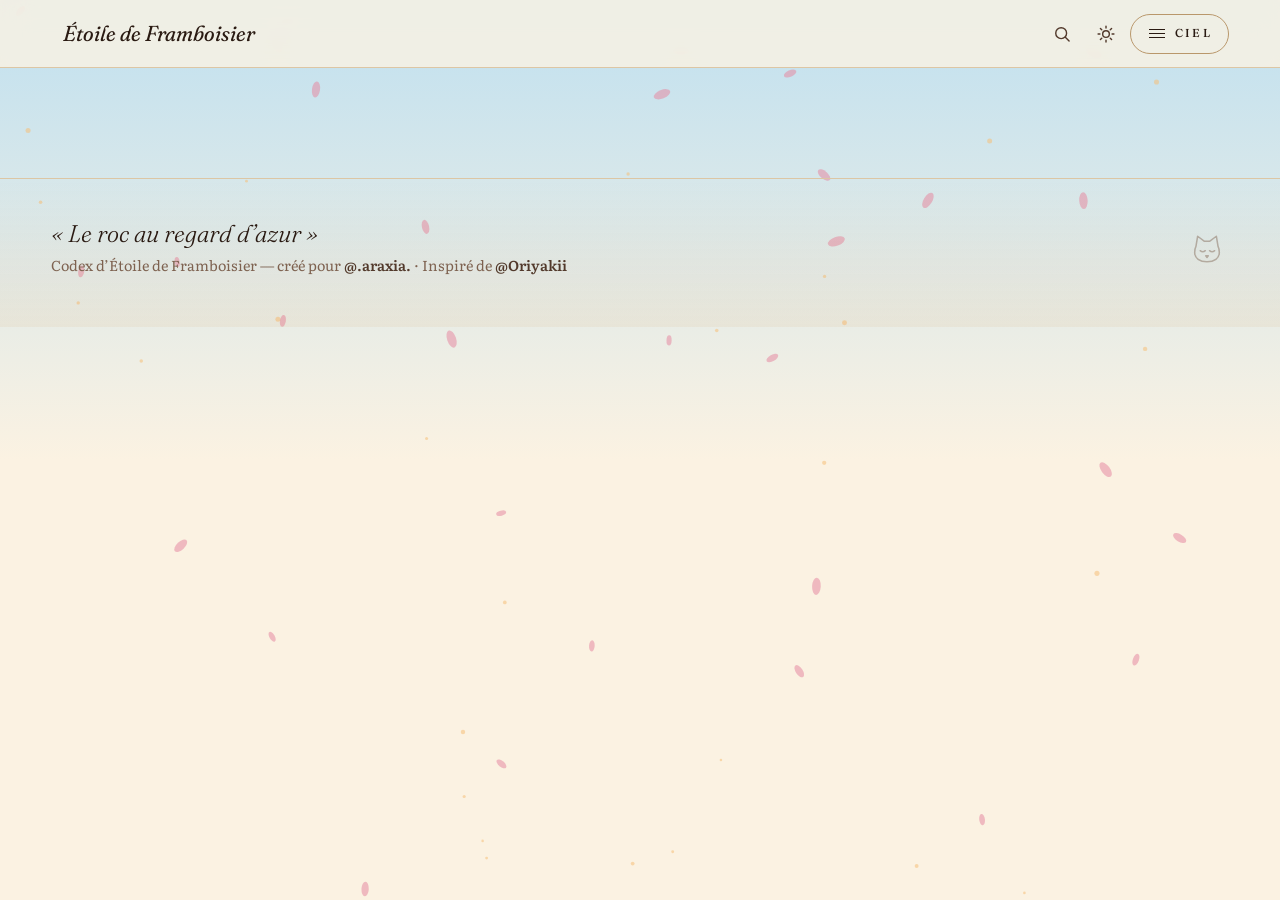
==== commit d0157d7a: "Mise en ligne du 07/11/2026 01:38:44" ====
--- a/index.html
+++ b/index.html
@@ -1,61 +1,109 @@
 <!DOCTYPE html>
-<html lang="fr">
+<html lang="fr" data-theme="jour">
 <head>
     <meta charset="UTF-8">
     <meta name="viewport" content="width=device-width, initial-scale=1">
-    <title>Étoile de Framboisier — Meneur du Tonnerre</title>
-    <meta name="description" content="Étoile de Framboisier, jeune meneur pacifiste du Clan du Tonnerre : portrait, âge et neuf vies. Personnage de RP Warrior Cats.">
-    <meta name="theme-color" content="#FBF5EA">
+    <title>Étoile de Framboisier — Le roc au regard d’azur</title>
+    <meta name="description" content="Étoile de Framboisier, jeune meneur pacifiste du Clan du Tonnerre : personnalité, histoire, relations, règne. Personnage de RP Warrior Cats.">
+    <meta name="theme-color" content="#FBF2E2">
     <link rel="icon" href="assets/favicon.svg" type="image/svg+xml">
-    <link rel="preconnect" href="https://fonts.googleapis.com">
-    <link rel="preconnect" href="https://fonts.gstatic.com" crossorigin>
-    <link rel="stylesheet" href="https://fonts.googleapis.com/css2?family=Fraunces:ital,opsz,wght,SOFT,WONK@0,9..144,300..700,0..100,0..1;1,9..144,300..700,0..100,0..1&family=Literata:ital,opsz,wght@0,7..72,400..700;1,7..72,400..700&family=Caveat:wght@500;700&display=swap">
-    <script src="js/theme.js"></script>
-    <link rel="stylesheet" href="css/base.css">
-    <link rel="stylesheet" href="css/layout.css">
+    <link rel="preload" href="assets/fonts/fraunces.woff2" as="font" type="font/woff2" crossorigin>
+    <link rel="preload" href="assets/fonts/literata.woff2" as="font" type="font/woff2" crossorigin>
+    <script>
+        /* Thème jour / nuit : choix mémorisé, sinon celui de l'appareil. Posé avant l'affichage : aucun clignotement. */
+        (function () {
+            var c = null; try { c = localStorage.getItem('theme'); } catch (e) {}
+            var nuit = c ? c === 'nuit' : !!(window.matchMedia && matchMedia('(prefers-color-scheme: dark)').matches);
+            document.documentElement.setAttribute('data-theme', nuit ? 'nuit' : 'jour');
+            var m = document.querySelector('meta[name="theme-color"]'); if (m) m.setAttribute('content', nuit ? '#0E1128' : '#FBF2E2');
+        })();
+    </script>
+    <link rel="stylesheet" href="css/tokens.css">
     <link rel="stylesheet" href="css/texte.css">
-    <link rel="stylesheet" href="css/composants.css">
-    <link rel="stylesheet" href="css/accueil.css">
+    <link rel="stylesheet" href="css/site.css">
 </head>
-<body data-page="accueil">
+<body>
+    <div class="progression" id="progression"></div>
+    <div class="decor" aria-hidden="true"></div>
+    <canvas id="ambiance" aria-hidden="true"></canvas>
+    <div class="halo" aria-hidden="true"></div>
+    <a class="evitement" href="#vue">Aller au contenu</a>
 
-    <div id="entete"></div>
+    <header class="haut">
+        <a class="marque" href="#accueil" id="marque" aria-label="Étoile de Framboisier, accueil">
+            <span class="logo-place"></span><span>Étoile de Framboisier</span>
+            <em class="reve-note" aria-hidden="true">…il rêve.</em>
+        </a>
+        <nav aria-label="Navigation principale"><ul class="menu" id="menu"></ul></nav>
+        <div class="outils">
+            <button class="outil" id="chercher" type="button" aria-label="Rechercher (touche /)">
+                <svg viewBox="0 0 24 24" fill="none" stroke="currentColor" stroke-width="1.7" stroke-linecap="round" aria-hidden="true"><circle cx="11" cy="11" r="6.5"/><path d="M16 16l4.5 4.5"/></svg>
+            </button>
+            <button class="outil theme" id="theme" type="button" aria-label="Passer du jour à la nuit">
+                <svg class="i-jour" viewBox="0 0 24 24" fill="none" stroke="currentColor" stroke-width="1.7" stroke-linecap="round" aria-hidden="true"><circle cx="12" cy="12" r="4"/><path d="M12 2.5v2.2M12 19.3v2.2M2.5 12h2.2M19.3 12h2.2M5.3 5.3l1.6 1.6M17.1 17.1l1.6 1.6M5.3 18.7l1.6-1.6M17.1 6.9l1.6-1.6"/></svg>
+                <svg class="i-nuit" viewBox="0 0 24 24" fill="none" stroke="currentColor" stroke-width="1.7" stroke-linecap="round" stroke-linejoin="round" aria-hidden="true"><path d="M20 14.5A8.5 8.5 0 0 1 9.5 4a8.5 8.5 0 1 0 10.5 10.5z"/></svg>
+            </button>
+            <button class="bouton-menu" id="burger" type="button" aria-expanded="false" aria-controls="volet"><i></i>Ciel</button>
+        </div>
+    </header>
 
-    <main id="contenu">
-        <section class="heros conteneur">
-            <img class="heros-branche g" src="assets/decor/branche.svg" alt="" width="620" height="760">
-            <img class="heros-branche d" src="assets/decor/branche.svg" alt="" width="620" height="760">
+    <nav class="sous" id="sous" aria-label="Dans cette partie" hidden></nav>
 
-            <div class="couronne" id="couronne" aria-live="polite"></div>
-            <figure class="portrait-arche">
-                <img id="h-portrait" src="assets/photos/Headshot%20Etoile%20de%20Framboisier%20Oriyakii.webp" alt="Portrait d'Étoile de Framboisier, meneur du Clan du Tonnerre" width="680" height="680" fetchpriority="high">
-            </figure>
+    <div class="volet" id="volet" hidden role="dialog" aria-label="Carte du site">
+        <nav>
+            <p class="volet-titre">Carte du ciel</p>
+            <p class="volet-phrase">Chaque étoile est une partie du site. Choisis ta constellation.</p>
+            <ul class="constellation" id="constellation"></ul>
+        </nav>
+    </div>
 
-            <h1 id="h-nom"><span class="nom-petit">Étoile de</span><span class="nom-grand">Framboisier</span></h1>
-            <p class="etiquette fonction" id="h-fonction">Meneur du Clan du Tonnerre</p>
-            <p class="devise" id="h-devise">« Le roc au regard d'azur »</p>
+    <div class="recherche" id="recherche" hidden role="dialog" aria-label="Rechercher dans le site">
+        <div class="recherche-boite">
+            <input id="recherche-champ" type="search" placeholder="Chercher un mot, un chat, une lune…" autocomplete="off" aria-label="Rechercher">
+            <ul class="recherche-liste" id="recherche-liste"></ul>
+            <p class="recherche-aide">↑ ↓ pour choisir · Entrée pour ouvrir · Échap pour fermer</p>
+        </div>
+    </div>
 
-            <ul class="faits" id="h-faits"></ul>
-
-            <ul class="entrees" aria-label="Explorer le site">
-                <li><a href="personnalite.html">Personnalité</a></li>
-                <li><a href="physique.html">Physique</a></li>
-                <li><a href="histoire.html">Histoire</a></li>
-                <li><a href="relations.html">Relations</a></li>
-                <li><a href="galerie.html">Galerie</a></li>
-                <li><a href="regne.html">Le règne</a></li>
-            </ul>
-        </section>
+    <main class="principal" id="principal" tabindex="-1">
+        <div id="vue" class="vue"></div>
     </main>
 
-    <div id="pied"></div>
+    <footer class="pied">
+        <div>
+            <p class="devise">« Le roc au regard d’azur »</p>
+            <p>Codex d’Étoile de Framboisier — créé pour <em>@.araxia.</em> · Inspiré de <em>@Oriyakii</em></p>
+        </div>
+        <a class="secret" href="admin.html" aria-label="Accès réservé" title="Psst…">
+            <svg viewBox="0 0 40 40" fill="none" stroke="currentColor" stroke-width="1.8" stroke-linecap="round" stroke-linejoin="round" aria-hidden="true">
+                <path d="M7 17 9 5l8 6h6l8-6 2 12c1 2 1.500 4 1.500 7 0 7-6 11-14.500 11S5.500 31 5.500 24c0-3 .5-5 1.500-7z"/>
+                <g class="oeil-clos"><path d="M12 22q3 2.500 6 0"/></g>
+                <g class="oeil-ouvert"><circle cx="15" cy="22" r="2.600" fill="currentColor"/></g>
+                <path d="M23 22q3 2.500 6 0"/><path d="M18.500 28h3l-1.500 2z" fill="currentColor"/>
+            </svg>
+        </a>
+    </footer>
 
     <script src="js/outils.js"></script>
+    <script src="js/data/pages.js"></script>
     <script src="js/data/accueil.js"></script>
+    <script src="js/data/charte.js"></script>
+    <script src="js/data/fiche-physique.js"></script>
     <script src="js/data/vies.js"></script>
+    <script src="js/data/relations.js"></script>
+    <script src="js/data/lignee.js"></script>
+    <script src="js/data/journal.js"></script>
+    <script src="js/data/galerie.js"></script>
+    <script src="js/data/lunes.js"></script>
+    <script src="js/data/diplomatie.js"></script>
+    <script src="js/data/actions.js"></script>
+    <script src="js/data/blessures.js"></script>
     <script src="js/config.js"></script>
     <script src="js/donnees.js"></script>
-    <script src="js/accueil.js"></script>
+    <script src="js/riche.js"></script>
+    <script src="js/fiche.js"></script>
+    <script src="js/composants.js"></script>
+    <script src="js/ambiance.js"></script>
     <script src="js/site.js"></script>
 </body>
 </html>
--- a/css/tokens.css
+++ b/css/tokens.css
@@ -0,0 +1,99 @@
+/* ==========================================================================
+   ÉTOILE DE FRAMBOISIER — « l'heure dorée sur les Rochers du Soleil »
+   Les variables du haut changent toute l'ambiance.
+   Thème JOUR  : la lumière dorée de fin d'après-midi, un ciel d'azur (ses yeux), la pierre chaude.
+   Thème NUIT  : un ciel d'étoiles (son nom), où brillent ses vies.
+   ========================================================================== */
+@font-face { font-family: 'Fraunces'; font-style: normal; font-weight: 300 700; font-display: swap; src: url(../assets/fonts/fraunces.woff2) format('woff2'); }
+@font-face { font-family: 'Fraunces'; font-style: italic; font-weight: 300 700; font-display: swap; src: url(../assets/fonts/fraunces-italic.woff2) format('woff2'); }
+@font-face { font-family: 'Literata'; font-style: normal; font-weight: 400 700; font-display: swap; src: url(../assets/fonts/literata.woff2) format('woff2'); }
+@font-face { font-family: 'Literata'; font-style: italic; font-weight: 400 700; font-display: swap; src: url(../assets/fonts/literata-italic.woff2) format('woff2'); }
+@font-face { font-family: 'Caveat'; font-style: normal; font-weight: 500 700; font-display: swap; src: url(../assets/fonts/caveat.woff2) format('woff2'); }
+
+:root {
+    /* La lumière : un après-midi doré */
+    --fond: #FBF2E2;
+    --fond-2: #F5E6CB;
+    --papier: #FFFAF0;
+    --carte: #FFF7E8;
+    --ligne: #DCC6A4;
+    --ligne-forte: #B9976B;
+    --encre: #2A1A12;           /* brun profond */
+    --encre-2: #52392B;
+    --doux: #7E6250;
+
+    /* Ses couleurs */
+    --azur: #1F7BA6;            /* ses yeux (lisible sur crème) */
+    --azur-clair: #86CBEA;
+    --azur-vif: #3FBBE2;
+    --or: #D9822B;              /* l'abricot de ses extrémités */
+    --or-clair: #F5C078;
+    --framboise: #B3365A;       /* le fruit de son nom */
+    --framboise-pale: #F6D9DF;
+    --mauve: #8A5496;           /* ses freesias */
+    --mousse: #587A45;
+    --roc: #77645A;
+    --brique: #B24C36;
+
+    /* Le ciel et le soleil */
+    --ciel-haut: #7DBCE0;
+    --ciel-mi: #BFE0F0;
+    --ciel-bas: #FCE3BC;
+    --soleil-a: #FFF8DE; --soleil-b: #FFD98A; --soleil-c: #F2A042; --soleil-d: #D9702A;
+    --lueur: rgba(255, 190, 100, .38);
+    --colline-1: #E8B98A; --colline-2: #D49A75; --colline-3: #B97E69; --colline-4: #8E5C58;
+    --orage: #6D5A86;
+    --roche-a: #A58F82; --roche-b: #7C675D; --roche-c: #54433D;
+
+    --verre: rgba(251, 242, 226, .82);
+    --ombre: 0 18px 40px -22px rgba(92, 52, 20, .45);
+    --sur-or: #2A1A12;
+
+    --titre: 'Fraunces', Georgia, 'Times New Roman', serif;
+    --corps: 'Literata', Georgia, 'Times New Roman', serif;
+    --main: 'Caveat', 'Segoe Print', cursive;
+
+    --rayon: 4px;
+    --haut: 68px;
+    --gut: clamp(18px, 4vw, 56px);
+    --ease: cubic-bezier(.22, .8, .26, 1);
+    color-scheme: light;
+}
+
+:root[data-theme="nuit"] {
+    --fond: #0E1128;
+    --fond-2: #161A3A;
+    --papier: #171B3B;
+    --carte: #1B2046;
+    --ligne: #2E3466;
+    --ligne-forte: #4A5190;
+    --encre: #F6ECDD;
+    --encre-2: #DDD0C6;
+    --doux: #A9A3C4;
+
+    --azur: #7AD0F2;
+    --azur-clair: #B4E6FA;
+    --azur-vif: #5CCBF0;
+    --or: #F3B25B;
+    --or-clair: #FFD69A;
+    --framboise: #F28AA6;
+    --framboise-pale: #4A2440;
+    --mauve: #D79BE0;
+    --mousse: #A5CC8C;
+    --roc: #A59AB8;
+    --brique: #F0907A;
+
+    --ciel-haut: #070A1C;
+    --ciel-mi: #151A42;
+    --ciel-bas: #2A2358;
+    --soleil-a: #FFFBE8; --soleil-b: #FFE9A8; --soleil-c: #F6C05E; --soleil-d: #D88F3A;
+    --lueur: rgba(243, 178, 91, .16);
+    --colline-1: #3A3166; --colline-2: #2D2755; --colline-3: #221E45; --colline-4: #181638;
+    --orage: #8A78C0;
+    --roche-a: #4A426E; --roche-b: #342F55; --roche-c: #1F1C3A;
+
+    --verre: rgba(14, 17, 40, .84);
+    --ombre: 0 18px 40px -22px rgba(0, 0, 0, .8);
+    --sur-or: #1B1230;
+    color-scheme: dark;
+}
--- a/css/texte.css
+++ b/css/texte.css
@@ -4,142 +4,105 @@
    est ce que les visiteurs lisent.
    ========================================================================== */
 
-.contenu-texte, .zone-riche { font-family: var(--texte); }
+.contenu-texte, .zone-riche { font-family: var(--corps); color: var(--encre-2); }
 
 /* ---------- Paragraphes ---------- */
-.p { margin: 0 0 1.35em; font-size: 1.09rem; line-height: 1.88; }
-.p.grand {                                  /* un chapeau : le texte qui ouvre une section */
-    font-family: var(--serif);
-    font-variation-settings: 'SOFT' 60;
-    font-style: italic;
-    font-weight: 300;
-    font-size: 1.42rem;
-    line-height: 1.6;
-    color: var(--encre);
-}
-.p.petit { font-size: 0.93rem; line-height: 1.7; color: var(--encre-2); }
+.p { margin: 0 0 1.4em; font-size: 1.07rem; line-height: 1.9; }
+.p.grand { font-family: var(--titre); font-variation-settings: 'opsz' 72, 'SOFT' 50; font-style: italic; font-weight: 300; font-size: 1.5rem; line-height: 1.55; color: var(--encre); }
+.p.petit { font-size: .93rem; line-height: 1.7; color: var(--doux); }
 .al-centre { text-align: center; margin-left: auto; margin-right: auto; }
 .al-droite { text-align: right; }
 
 /* Lettrine : la première lettre, comme dans un livre de conte */
 .p.lettrine::first-letter {
     float: left;
-    margin: 0.06em 0.12em 0 0;
-    font-family: var(--serif);
-    font-variation-settings: 'SOFT' 60;
-    font-weight: 400;
-    font-size: 4.3em;
-    line-height: 0.8;
+    margin: .04em .1em 0 -.02em;
+    font-family: var(--titre);
+    font-variation-settings: 'opsz' 144, 'SOFT' 30;
+    font-weight: 300;
+    font-size: 4.9em;
+    line-height: .78;
     color: var(--or);
-    text-shadow: 3px 3px 0 var(--or-pale);
 }
 
 /* ---------- Titres dans le texte ---------- */
-.titre-bloc { margin: 2.6em 0 1em; }
+.titre-bloc { margin: 2.8em 0 1em; }
 .titre-bloc:first-child { margin-top: 0; }
-.titre-bloc .surtitre { display: block; margin-bottom: 2px; font-family: var(--main); font-size: 1.5rem; line-height: 1.1; color: var(--mauve); transform: rotate(-1.2deg); transform-origin: left; }
-.titre-bloc.t2 h3 { font-size: clamp(1.8rem, 3.2vw, 2.4rem); font-weight: 300; letter-spacing: -0.01em; }
-.titre-bloc.t3 h4 { font-size: 1.5rem; }
-.titre-bloc.t4 h5 {
-    display: flex;
-    align-items: center;
-    gap: 10px;
-    font-family: var(--serif);
-    font-size: 0.82rem;
-    font-weight: 500;
-    letter-spacing: 0.18em;
-    text-transform: uppercase;
-    color: var(--encre-2);
-}
-.titre-bloc.t4 h5::before { content: ""; width: 11px; height: 11px; flex: none; background: var(--or); clip-path: polygon(50% 0, 62% 38%, 100% 38%, 69% 60%, 80% 100%, 50% 74%, 20% 100%, 31% 60%, 0 38%, 38% 38%); }
+.titre-bloc .surtitre { display: block; margin-bottom: 4px; font: 500 .72rem/1.2 var(--titre); letter-spacing: .22em; text-transform: uppercase; color: var(--or); }
+.titre-bloc h3, .titre-bloc h4, .titre-bloc h5 { color: var(--encre); font-family: var(--titre); font-weight: 400; line-height: 1.1; }
+.titre-bloc.t2 h3 { font-size: clamp(2rem, 4vw, 2.9rem); font-weight: 300; letter-spacing: -.015em; }
+.titre-bloc.t3 h4 { font-size: 1.7rem; font-weight: 400; font-style: italic; font-variation-settings: 'opsz' 72, 'SOFT' 60; }
+.titre-bloc.t4 h5 { display: flex; align-items: center; gap: 12px; font-size: .78rem; font-weight: 500; letter-spacing: .2em; text-transform: uppercase; color: var(--doux); }
+.titre-bloc.t4 h5::before { content: ""; width: 26px; height: 1px; background: var(--or); }
 .titre-bloc.al-centre { text-align: center; }
-.titre-bloc.t4 + .p { margin-top: -0.2em; }
+.titre-bloc.t4 + .p { margin-top: -.2em; }
 
 /* ---------- Citations ---------- */
-.citation { position: relative; margin: 2.2em 0; padding: 4px 0 4px 28px; border-left: 3px solid var(--or); }
-.citation blockquote { margin: 0; font-family: var(--serif); font-variation-settings: 'SOFT' 60; font-style: italic; font-weight: 300; font-size: 1.35rem; line-height: 1.55; color: var(--encre); }
-.citation figcaption { margin-top: 10px; font-family: var(--serif); font-size: 0.78rem; letter-spacing: 0.16em; text-transform: uppercase; color: var(--encre-2); }
+.citation { position: relative; margin: 2.4em 0; padding: 4px 0 4px 28px; border-left: 2px solid var(--or); }
+.citation blockquote { margin: 0; font-family: var(--titre); font-variation-settings: 'opsz' 72, 'SOFT' 60; font-style: italic; font-weight: 300; font-size: 1.4rem; line-height: 1.55; color: var(--encre); }
+.citation figcaption { margin-top: 10px; font: 500 .72rem/1.2 var(--titre); letter-spacing: .2em; text-transform: uppercase; color: var(--doux); }
 .citation figcaption::before { content: "— "; }
-.citation.grande {                          /* la grande citation : au centre, bordée de lignes d'or */
-    margin: 3em auto;
-    padding: 54px 20px 36px;
-    border: 0;
-    text-align: center;
-    max-width: 640px;
-}
-.citation.grande::before, .citation.grande::after { content: ""; display: block; height: 1px; background: linear-gradient(90deg, transparent, var(--or), transparent); }
-.citation.grande::before { position: absolute; top: 0; left: 0; right: 0; }
-.citation.grande blockquote { font-size: clamp(1.5rem, 3vw, 2.15rem); line-height: 1.4; margin-top: 8px; }
-.citation.grande blockquote::before {
-    content: "\201C";
-    position: absolute;
-    top: 6px;
-    left: 50%;
-    translate: -50% 0;
-    font-size: 4.6rem;
-    line-height: 1;
-    color: var(--or);
-    opacity: 0.9;
-}
-.citation.grande::after { margin-top: 28px; }
+.citation.grande { margin: 3.4em auto; padding: 58px 12px 36px; border: 0; text-align: center; max-width: 680px; }
+.citation.grande::before { content: ""; position: absolute; top: 0; left: 50%; width: 1px; height: 38px; background: var(--or); }
+.citation.grande blockquote { font-size: clamp(1.6rem, 3.2vw, 2.4rem); line-height: 1.38; font-weight: 300; }
+.citation.grande blockquote::before { content: "\201C"; display: block; height: .45em; margin-bottom: .1em; font-size: 2em; line-height: 1; color: var(--or); }
 .citation.grande figcaption::before { content: none; }
 
 /* ---------- Séparateurs ---------- */
-.sep { height: 30px; max-width: 340px; margin: 3em auto; background: center / 100% 100% no-repeat; }
-.sep-ligne { height: 2px; background: linear-gradient(90deg, transparent, var(--or), transparent); max-width: 460px; }
-.sep-etoile  { background-image: url("data:image/svg+xml;utf8,<svg xmlns='http://www.w3.org/2000/svg' viewBox='0 0 340 30' fill='none' stroke='%23D9923F' stroke-width='1.6' stroke-linecap='round'><path d='M4 15h130M206 15h130' opacity='.7'/><path d='M170 2l4.4 8.8 9.6 1.2-7 6.6 1.8 9.4L170 23.4 161.2 28l1.8-9.4-7-6.6 9.6-1.2z' fill='%23F9E0B8'/></svg>"); }
-.sep-lune    { background-image: url("data:image/svg+xml;utf8,<svg xmlns='http://www.w3.org/2000/svg' viewBox='0 0 340 30' fill='none' stroke='%23D9923F' stroke-width='1.6' stroke-linecap='round'><path d='M4 15h132M204 15h132' opacity='.7'/><path d='M178 3a12.5 12.5 0 1 0 0 24a9.5 9.5 0 1 1 0-24z' fill='%23F9E0B8'/></svg>"); }
-.sep-freesia { background-image: url("data:image/svg+xml;utf8,<svg xmlns='http://www.w3.org/2000/svg' viewBox='0 0 340 30' fill='none' stroke='%23D9923F' stroke-width='1.6' stroke-linecap='round'><path d='M4 15h132M204 15h132' opacity='.7'/><g fill='%23C07AAE' stroke='%239A5A8C' stroke-width='1.2'><ellipse cx='170' cy='7' rx='4' ry='6.5'/><ellipse cx='170' cy='7' rx='4' ry='6.5' transform='rotate(72 170 15)'/><ellipse cx='170' cy='7' rx='4' ry='6.5' transform='rotate(144 170 15)'/><ellipse cx='170' cy='7' rx='4' ry='6.5' transform='rotate(216 170 15)'/><ellipse cx='170' cy='7' rx='4' ry='6.5' transform='rotate(288 170 15)'/></g><circle cx='170' cy='15' r='3' fill='%23F9E0B8' stroke='%23D9923F'/></svg>"); }
-.sep-vague   { background-image: url("data:image/svg+xml;utf8,<svg xmlns='http://www.w3.org/2000/svg' viewBox='0 0 340 30' fill='none' stroke='%23D9923F' stroke-width='2' stroke-linecap='round'><path d='M6 16c14-12 28-12 42 0s28 12 42 0 28-12 42 0 28 12 42 0 28-12 42 0 28 12 42 0 28-12 42 0'/></svg>"); }
-.sep-pattes  { max-width: 200px; background-image: url("data:image/svg+xml;utf8,<svg xmlns='http://www.w3.org/2000/svg' viewBox='0 0 200 30'><g fill='%23F9E0B8' stroke='%23D9923F' stroke-width='1.3'><g transform='translate(34 6) rotate(-14)'><ellipse cx='8' cy='14' rx='6' ry='5'/><circle cx='1' cy='7' r='2.4'/><circle cx='6' cy='3' r='2.4'/><circle cx='11' cy='3' r='2.4'/><circle cx='16' cy='7' r='2.4'/></g><g transform='translate(92 10) rotate(10)'><ellipse cx='8' cy='14' rx='6' ry='5'/><circle cx='1' cy='7' r='2.4'/><circle cx='6' cy='3' r='2.4'/><circle cx='11' cy='3' r='2.4'/><circle cx='16' cy='7' r='2.4'/></g><g transform='translate(148 4) rotate(-8)'><ellipse cx='8' cy='14' rx='6' ry='5'/><circle cx='1' cy='7' r='2.4'/><circle cx='6' cy='3' r='2.4'/><circle cx='11' cy='3' r='2.4'/><circle cx='16' cy='7' r='2.4'/></g></g></svg>"); }
+.sep { height: 30px; max-width: 340px; margin: 3.2em auto; background: center / 100% 100% no-repeat; }
+.sep-ligne { height: 1px; background: linear-gradient(90deg, transparent, var(--or), transparent); max-width: 480px; }
+.sep-etoile  { background-image: url("data:image/svg+xml;utf8,<svg xmlns='http://www.w3.org/2000/svg' viewBox='0 0 340 30' fill='none' stroke='%23D9822B' stroke-width='1.4' stroke-linecap='round'><path d='M4 15h130M206 15h130' opacity='.7'/><path d='M170 2l4.4 8.8 9.6 1.2-7 6.6 1.8 9.4L170 23.4 161.2 28l1.8-9.4-7-6.6 9.6-1.2z' fill='%23F5C078'/></svg>"); }
+.sep-lune    { background-image: url("data:image/svg+xml;utf8,<svg xmlns='http://www.w3.org/2000/svg' viewBox='0 0 340 30' fill='none' stroke='%23D9822B' stroke-width='1.4' stroke-linecap='round'><path d='M4 15h132M204 15h132' opacity='.7'/><path d='M178 3a12.5 12.5 0 1 0 0 24a9.500 9.500 0 1 1 0-24z' fill='%23F5C078'/></svg>"); }
+.sep-freesia { background-image: url("data:image/svg+xml;utf8,<svg xmlns='http://www.w3.org/2000/svg' viewBox='0 0 340 30' fill='none' stroke='%23D9822B' stroke-width='1.4' stroke-linecap='round'><path d='M4 15h132M204 15h132' opacity='.7'/><g fill='%23B77CC4' stroke='%238A5496' stroke-width='1.1'><ellipse cx='170' cy='7' rx='4' ry='6.500'/><ellipse cx='170' cy='7' rx='4' ry='6.500' transform='rotate(72 170 15)'/><ellipse cx='170' cy='7' rx='4' ry='6.500' transform='rotate(144 170 15)'/><ellipse cx='170' cy='7' rx='4' ry='6.500' transform='rotate(216 170 15)'/><ellipse cx='170' cy='7' rx='4' ry='6.500' transform='rotate(288 170 15)'/></g><circle cx='170' cy='15' r='3' fill='%23F5C078' stroke='%23D9822B'/></svg>"); }
+.sep-vague   { background-image: url("data:image/svg+xml;utf8,<svg xmlns='http://www.w3.org/2000/svg' viewBox='0 0 340 30' fill='none' stroke='%23D9822B' stroke-width='1.8' stroke-linecap='round'><path d='M6 16c14-12 28-12 42 0s28 12 42 0 28-12 42 0 28 12 42 0 28-12 42 0 28 12 42 0 28-12 42 0'/></svg>"); }
+.sep-pattes  { max-width: 200px; background-image: url("data:image/svg+xml;utf8,<svg xmlns='http://www.w3.org/2000/svg' viewBox='0 0 200 30'><g fill='%23F5C078' stroke='%23D9822B' stroke-width='1.2'><g transform='translate(34 6) rotate(-14)'><ellipse cx='8' cy='14' rx='6' ry='5'/><circle cx='1' cy='7' r='2.400'/><circle cx='6' cy='3' r='2.400'/><circle cx='11' cy='3' r='2.400'/><circle cx='16' cy='7' r='2.400'/></g><g transform='translate(92 10) rotate(10)'><ellipse cx='8' cy='14' rx='6' ry='5'/><circle cx='1' cy='7' r='2.400'/><circle cx='6' cy='3' r='2.400'/><circle cx='11' cy='3' r='2.400'/><circle cx='16' cy='7' r='2.400'/></g><g transform='translate(148 4) rotate(-8)'><ellipse cx='8' cy='14' rx='6' ry='5'/><circle cx='1' cy='7' r='2.400'/><circle cx='6' cy='3' r='2.400'/><circle cx='11' cy='3' r='2.400'/><circle cx='16' cy='7' r='2.400'/></g></g></svg>"); }
 
 /* ---------- Listes ---------- */
-.liste { margin: 0 0 1.5em; padding: 0; list-style: none; counter-reset: l; }
-.liste li { position: relative; padding: 0 0 0 30px; margin: 0 0 0.6em; font-size: 1.07rem; line-height: 1.75; }
-.liste li::before { content: ""; position: absolute; left: 4px; top: 0.62em; width: 9px; height: 9px; border-radius: 50%; background: var(--or); }
-.liste-etoiles li::before { width: 14px; height: 14px; top: 0.5em; left: 2px; border-radius: 0; clip-path: polygon(50% 0, 62% 38%, 100% 38%, 69% 60%, 80% 100%, 50% 74%, 20% 100%, 31% 60%, 0 38%, 38% 38%); }
-ol.liste li::before { counter-increment: l; content: counter(l); width: 22px; height: 22px; top: 0.25em; left: 0; display: grid; place-items: center; background: var(--or-pale); border: 1px solid var(--or); color: var(--or-texte); font-family: var(--serif); font-size: 0.78rem; border-radius: 50%; }
-.liste-pattes li::before { width: 14px; height: 12px; top: 0.58em; border-radius: 50% 50% 45% 45%; background: var(--mauve); box-shadow: -4px -6px 0 -2px var(--mauve), 0 -8px 0 -2px var(--mauve), 4px -6px 0 -2px var(--mauve); }
+.liste { margin: 0 0 1.6em; padding: 0; list-style: none; counter-reset: l; }
+.liste li { position: relative; padding: 0 0 0 32px; margin: 0 0 .6em; font-size: 1.05rem; line-height: 1.75; }
+.liste li::before { content: ""; position: absolute; left: 6px; top: .68em; width: 9px; height: 9px; border-radius: 50%; background: var(--or); }
+.liste-etoiles li::before { width: 15px; height: 15px; top: .52em; left: 2px; border-radius: 0; clip-path: polygon(50% 0, 62% 38%, 100% 38%, 69% 60%, 80% 100%, 50% 74%, 20% 100%, 31% 60%, 0 38%, 38% 38%); }
+ol.liste li::before { counter-increment: l; content: counter(l); width: 22px; height: 22px; top: .3em; left: 0; display: grid; place-items: center; background: none; border: 1px solid var(--or); color: var(--or); font: 500 .78rem var(--titre); border-radius: 50%; }
+.liste-pattes li::before { width: 14px; height: 12px; top: .62em; border-radius: 50% 50% 45% 45%; background: var(--mauve); box-shadow: -4px -6px 0 -2px var(--mauve), 0 -8px 0 -2px var(--mauve), 4px -6px 0 -2px var(--mauve); }
 
 /* ---------- Encadrés ---------- */
-.encadre { --ton: var(--azur); --fond: var(--azur-pale); margin: 2em 0; padding: 20px 24px 18px; border: 1px solid color-mix(in srgb, var(--ton) 45%, transparent); border-left: 5px solid var(--ton); border-radius: 4px var(--rayon-s) var(--rayon-s) 4px; background: var(--fond); }
-.encadre.ton-secret   { --ton: var(--mauve); --fond: var(--mauve-pale); }
-.encadre.ton-danger   { --ton: var(--brique); --fond: var(--brique-pale); }
-.encadre.ton-souvenir { --ton: var(--or); --fond: var(--or-pale); }
-.encadre.ton-joie     { --ton: var(--mousse); --fond: var(--mousse-pale); }
-.encadre-titre { display: flex; align-items: center; gap: 10px; margin-bottom: 8px; font-family: var(--serif); font-size: 0.8rem; font-weight: 600; letter-spacing: 0.17em; text-transform: uppercase; color: var(--ton); }
-.encadre-titre::before { content: ""; width: 9px; height: 9px; transform: rotate(45deg); background: var(--ton); }
-.encadre-corps { font-size: 1.03rem; line-height: 1.75; }
-.encadre-corps:last-child { margin-bottom: 0; }
+.encadre { --ton: var(--azur); margin: 2.2em 0; padding: 20px 24px 18px; border-top: 1px solid var(--ton); border-bottom: 1px solid var(--ton); background: color-mix(in srgb, var(--ton) 8%, transparent); }
+.encadre.ton-secret   { --ton: var(--mauve); }
+.encadre.ton-danger   { --ton: var(--brique); }
+.encadre.ton-souvenir { --ton: var(--or); }
+.encadre.ton-joie     { --ton: var(--mousse); }
+.encadre-titre { display: flex; align-items: center; gap: 10px; margin-bottom: 8px; font: 500 .72rem/1.2 var(--titre); letter-spacing: .22em; text-transform: uppercase; color: var(--ton); }
+.encadre-titre::before { content: ""; width: 8px; height: 8px; transform: rotate(45deg); background: var(--ton); }
+.encadre-corps { font-size: 1.02rem; line-height: 1.75; }
 
 /* ---------- Images ---------- */
-.image-bloc { margin: 2.2em 0; }
-.image-bloc img { width: 100%; border: 1px solid var(--ligne-forte); border-radius: var(--rayon); box-shadow: var(--ombre); }
+.image-bloc { margin: 2.4em 0; }
+.image-bloc img { width: 100%; border: 1px solid var(--ligne-forte); border-radius: var(--rayon); }
 .image-bloc.petite { max-width: 320px; }
 .image-bloc.large { max-width: none; }
-.image-bloc figcaption { margin-top: 10px; text-align: center; font-family: var(--main); font-size: 1.3rem; color: var(--encre-2); }
+.image-bloc figcaption { margin-top: 10px; text-align: center; font-family: var(--main); font-size: 1.3rem; color: var(--doux); }
 .image-bloc.al-centre { margin-left: auto; margin-right: auto; }
 .image-bloc.al-droite { margin-left: auto; }
 
 /* ---------- Carte-lien ---------- */
-.lien-carte { position: relative; display: block; margin: 1.8em 0; padding: 20px 64px 20px 24px; border: 1px solid var(--ligne-forte); border-radius: var(--rayon); background: var(--papier); color: var(--encre); text-decoration: none; box-shadow: var(--ombre); transition: transform 0.25s var(--ease), box-shadow 0.25s ease; }
-.lien-carte b { display: block; font-family: var(--serif); font-size: 1.25rem; font-weight: 500; }
-.lien-carte span { display: block; margin-top: 2px; font-size: 0.95rem; color: var(--encre-2); }
-.lien-carte i { position: absolute; right: 22px; top: 50%; translate: 0 -50%; display: grid; place-items: center; width: 34px; height: 34px; border-radius: 50%; background: var(--or); color: #3B261C; font-style: normal; transition: transform 0.25s var(--ease); }
-.lien-carte:hover { color: var(--encre); transform: translateY(-3px); box-shadow: var(--ombre-haute); }
-.lien-carte:hover i { transform: translateX(5px); }
+.lien-carte { position: relative; display: block; margin: 1.8em 0; padding: 20px 64px 20px 0; border-top: 1px solid var(--ligne-forte); border-bottom: 1px solid var(--ligne-forte); color: var(--encre); text-decoration: none; transition: padding .3s var(--ease), border-color .3s ease; }
+.lien-carte b { display: block; font: 400 1.5rem/1.2 var(--titre); }
+.lien-carte span { display: block; margin-top: 2px; font-size: .95rem; color: var(--doux); }
+.lien-carte i { position: absolute; right: 6px; top: 50%; translate: 0 -50%; font-style: normal; font-size: 1.5rem; color: var(--or); transition: transform .3s var(--ease); }
+.lien-carte:hover { padding-left: 14px; border-color: var(--or); color: var(--encre); }
+.lien-carte:hover i { transform: translateX(8px); }
 
 /* ---------- Mise en forme dans le texte ---------- */
-.contenu-texte strong, .zone-riche strong { font-weight: 700; }
-.contenu-texte a, .zone-riche a { color: var(--azur-profond); text-decoration: underline; text-decoration-color: color-mix(in srgb, var(--azur) 55%, transparent); text-decoration-thickness: 2px; }
-.contenu-texte a:hover, .zone-riche a:hover { color: var(--mauve); text-decoration-color: var(--mauve); }
-.contenu-texte s, .zone-riche s { text-decoration-thickness: 1.5px; opacity: 0.8; }
-.contenu-texte u, .zone-riche u { text-decoration-thickness: 1.5px; text-underline-offset: 4px; }
-mark { color: inherit; padding: 0 0.12em; border-radius: 3px; }
-mark.m-miel   { background: linear-gradient(transparent 52%, color-mix(in srgb, var(--or) 55%, transparent) 52%); }
-mark.m-azur   { background: linear-gradient(transparent 52%, color-mix(in srgb, var(--azur) 50%, transparent) 52%); }
-mark.m-mauve  { background: linear-gradient(transparent 52%, color-mix(in srgb, var(--mauve) 38%, transparent) 52%); }
-mark.m-mousse { background: linear-gradient(transparent 52%, color-mix(in srgb, var(--mousse) 50%, transparent) 52%); }
-.c-mauve { color: var(--mauve); } .c-azur { color: var(--azur-profond); } .c-or { color: var(--or-texte); }
-.c-mousse { color: var(--mousse); } .c-gris { color: var(--encre-2); } .c-brique { color: var(--brique); }
-.pc { font-variant: small-caps; letter-spacing: 0.07em; font-size: 1.06em; }
+.contenu-texte strong, .zone-riche strong { font-weight: 700; color: var(--encre); }
+.contenu-texte em, .zone-riche em { color: var(--encre); }
+.contenu-texte a, .zone-riche a { color: var(--azur); text-decoration: underline; text-decoration-color: color-mix(in srgb, var(--azur) 50%, transparent); text-decoration-thickness: 1.5px; text-underline-offset: 4px; }
+.contenu-texte a:hover, .zone-riche a:hover { color: var(--framboise); text-decoration-color: var(--framboise); }
+.contenu-texte s, .zone-riche s { opacity: .75; }
+mark { color: inherit; padding: 0 .12em; border-radius: 2px; }
+mark.m-miel   { background: linear-gradient(transparent 50%, color-mix(in srgb, var(--or) 55%, transparent) 50%); }
+mark.m-azur   { background: linear-gradient(transparent 50%, color-mix(in srgb, var(--azur-vif) 50%, transparent) 50%); }
+mark.m-mauve  { background: linear-gradient(transparent 50%, color-mix(in srgb, var(--mauve) 38%, transparent) 50%); }
+mark.m-mousse { background: linear-gradient(transparent 50%, color-mix(in srgb, var(--mousse) 50%, transparent) 50%); }
+.c-mauve { color: var(--mauve); } .c-azur { color: var(--azur); } .c-or { color: var(--or); }
+.c-mousse { color: var(--mousse); } .c-gris { color: var(--doux); } .c-brique { color: var(--brique); }
+.pc { font-variant: small-caps; letter-spacing: .07em; font-size: 1.06em; }
--- a/css/site.css
+++ b/css/site.css
@@ -0,0 +1,539 @@
+/* ==========================================================================
+   ÉTOILE DE FRAMBOISIER — mise en page du site
+   Éditorial : grands titres, filets fins, pas de cartes arrondies.
+   Les couleurs et les polices sont dans css/tokens.css.
+   ========================================================================== */
+
+*, *::before, *::after { box-sizing: border-box; }
+html { scroll-behavior: smooth; -webkit-text-size-adjust: 100%; scroll-padding-top: 130px; overflow-x: clip; }
+body {
+    margin: 0; min-height: 100vh; color: var(--encre); font: 400 1.04rem/1.85 var(--corps);
+    background: var(--fond); overflow-x: hidden; -webkit-font-smoothing: antialiased;
+}
+body.volet-ouvert, body.recherche-ouverte { overflow: hidden; }
+img { max-width: 100%; display: block; }
+a { color: var(--azur); text-underline-offset: 4px; }
+a:hover { color: var(--framboise); }
+button { font: inherit; color: inherit; }
+::selection { background: var(--azur-vif); color: #fff; }
+:focus-visible { outline: 2px solid var(--azur-vif); outline-offset: 3px; border-radius: 3px; }
+h1, h2, h3, h4 { margin: 0; font-family: var(--titre); font-weight: 400; line-height: 1.08; color: var(--encre); text-wrap: balance; }
+p { margin: 0 0 1em; text-wrap: pretty; }
+.evitement { position: absolute; left: -9999px; top: 8px; z-index: 400; padding: 8px 16px; background: var(--papier); border: 1px solid var(--ligne-forte); }
+.evitement:focus { left: 8px; }
+.vide-page { color: var(--doux); font-style: italic; }
+.main { font-family: var(--main); font-size: 1.5rem; line-height: 1.1; color: var(--mauve); }
+.etiquette { font: 500 .72rem/1.3 var(--titre); letter-spacing: .2em; text-transform: uppercase; color: var(--doux); }
+
+/* ---------- Fond : un ciel d'heure dorée qui se fond dans la page ---------- */
+.decor { position: fixed; inset: 0; z-index: -2; pointer-events: none; background: linear-gradient(180deg, var(--ciel-mi) 0, var(--fond) 460px); }
+:root[data-theme="nuit"] .decor { background: linear-gradient(180deg, var(--ciel-haut) 0, var(--fond) 70%, var(--ciel-bas) 100%); }
+#ambiance { position: fixed; inset: 0; z-index: -1; width: 100%; height: 100%; pointer-events: none; }
+.halo { position: fixed; z-index: -1; left: 0; top: 0; width: 520px; height: 520px; margin: -260px 0 0 -260px; border-radius: 50%; pointer-events: none; opacity: 0; transition: opacity .6s ease; background: radial-gradient(closest-side, var(--lueur), transparent); will-change: transform; }
+.halo.on { opacity: 1; }
+.progression { position: fixed; z-index: 200; left: 0; top: 0; height: 2px; width: 100%; transform-origin: left; transform: scaleX(0); background: linear-gradient(90deg, var(--or), var(--framboise)); }
+
+/* ---------- En-tête ---------- */
+.haut { position: sticky; top: 0; z-index: 100; height: var(--haut); display: flex; align-items: center; gap: 22px; padding: 0 var(--gut); background: var(--verre); -webkit-backdrop-filter: blur(14px) saturate(1.2); backdrop-filter: blur(14px) saturate(1.2); border-bottom: 1px solid var(--ligne); }
+.marque { display: inline-flex; align-items: center; gap: 12px; margin-right: auto; color: var(--encre); text-decoration: none; position: relative; }
+.marque:hover { color: var(--encre); }
+.logo { width: 42px; height: 42px; flex: none; transition: transform .5s var(--ease); }
+.marque:hover .logo { transform: rotate(-6deg) scale(1.08); }
+.marque span { font: italic 400 1.35rem/1 var(--titre); font-variation-settings: 'opsz' 72, 'SOFT' 60; white-space: nowrap; }
+.reve-note { position: absolute; left: 54px; top: 100%; margin-top: -6px; font: 500 1.15rem var(--main); color: var(--mauve); opacity: 0; transition: opacity .8s ease; pointer-events: none; white-space: nowrap; }
+.marque.reve .reve-note { opacity: 1; }
+.marque.reve .logo { animation: reve 2.6s ease-in-out infinite; }
+.logo .pup { transition: transform .35s var(--ease); }
+.marque.reve .logo .pup.g { transform: translate(2.6px, 0.4px) !important; }
+.marque.reve .logo .pup.d { transform: translate(-2.6px, 0.4px) !important; }
+@keyframes reve { 0%, 100% { transform: rotate(-3deg); } 50% { transform: rotate(3deg) translateY(1px); } }
+.logo.trebuche { animation: trebuche .6s var(--ease); }
+@keyframes trebuche { 0% { transform: rotate(0); } 25% { transform: rotate(-14deg) translateY(2px); } 55% { transform: rotate(8deg); } 100% { transform: rotate(0); } }
+
+.menu { display: none; gap: 2px; }
+.menu a { position: relative; padding: 8px 14px; font: 500 .74rem/1 var(--titre); letter-spacing: .2em; text-transform: uppercase; color: var(--doux); text-decoration: none; white-space: nowrap; transition: color .2s ease; }
+.menu a:hover { color: var(--encre); }
+.menu a[aria-current="page"] { color: var(--encre); }
+.menu a[aria-current="page"]::after { content: ""; position: absolute; left: 50%; bottom: -3px; width: 9px; height: 9px; translate: -50% 0; background: var(--or); clip-path: polygon(50% 0, 62% 38%, 100% 38%, 69% 60%, 80% 100%, 50% 74%, 20% 100%, 31% 60%, 0 38%, 38% 38%); }
+.outils { display: flex; align-items: center; gap: 4px; }
+.outil { width: 40px; height: 40px; display: grid; place-items: center; padding: 0; border: 0; border-radius: 50%; background: none; color: var(--encre-2); cursor: pointer; transition: background-color .2s ease, color .2s ease; }
+.outil:hover { background: color-mix(in srgb, var(--or) 18%, transparent); color: var(--encre); }
+.outil svg { width: 20px; height: 20px; }
+.theme .i-nuit { display: none; }
+:root[data-theme="nuit"] .theme .i-jour { display: none; }
+:root[data-theme="nuit"] .theme .i-nuit { display: block; }
+.bouton-menu { display: inline-flex; align-items: center; gap: 10px; height: 40px; padding: 0 16px 0 18px; border: 1px solid var(--ligne-forte); border-radius: 99px; background: none; font: 500 .72rem/1 var(--titre); letter-spacing: .2em; text-transform: uppercase; cursor: pointer; transition: background-color .2s ease; }
+.bouton-menu:hover { background: color-mix(in srgb, var(--or) 18%, transparent); }
+.bouton-menu i { position: relative; width: 16px; height: 9px; border-top: 1.5px solid currentColor; border-bottom: 1.5px solid currentColor; }
+.bouton-menu i::after { content: ""; position: absolute; left: 0; right: 0; top: 50%; height: 1.5px; margin-top: -.75px; background: currentColor; }
+@media (min-width: 1040px) { .menu { display: flex; } }
+
+.sous { position: sticky; top: var(--haut); z-index: 90; display: flex; gap: 6px; overflow-x: auto; padding: 0 var(--gut); background: var(--verre); -webkit-backdrop-filter: blur(14px); backdrop-filter: blur(14px); border-bottom: 1px solid var(--ligne); scrollbar-width: none; }
+.sous::-webkit-scrollbar { display: none; }
+.sous[hidden] { display: none; }
+.sous a { position: relative; padding: 14px 12px; font: 400 .98rem/1 var(--corps); color: var(--doux); text-decoration: none; white-space: nowrap; }
+.sous a:hover { color: var(--encre); }
+.sous a[aria-current="page"] { color: var(--encre); font-weight: 600; }
+.sous a[aria-current="page"]::after { content: ""; position: absolute; left: 12px; right: 12px; bottom: 0; height: 2px; background: var(--or); }
+
+/* ---------- Le menu plein écran : la carte du ciel ---------- */
+.volet { position: fixed; inset: 0; z-index: 150; overflow-y: auto; padding: calc(var(--haut) + 24px) var(--gut) 60px; background: radial-gradient(900px 500px at 70% 10%, rgba(243, 178, 91, .14), transparent 70%), linear-gradient(180deg, #080B20 0%, #14183A 60%, #251F52 100%); color: #F6ECDD; animation: volet-in .45s var(--ease); }
+.volet[hidden] { display: none; }
+@keyframes volet-in { from { opacity: 0; transform: translateY(-14px); } }
+.volet::before { content: ""; position: absolute; inset: 0; pointer-events: none; opacity: .8; background-image: radial-gradient(1.4px 1.4px at 12% 18%, #fff, transparent), radial-gradient(1px 1px at 28% 62%, #fff, transparent), radial-gradient(1.6px 1.6px at 44% 12%, #FFE9A8, transparent), radial-gradient(1px 1px at 63% 40%, #fff, transparent), radial-gradient(1.4px 1.4px at 78% 74%, #fff, transparent), radial-gradient(1px 1px at 90% 22%, #fff, transparent), radial-gradient(1.2px 1.2px at 8% 84%, #FFE9A8, transparent), radial-gradient(1px 1px at 52% 88%, #fff, transparent); }
+.volet nav { position: relative; max-width: 1180px; margin: 0 auto; }
+.volet-titre { margin: 0 0 8px; font: 500 .72rem/1.2 var(--titre); letter-spacing: .26em; text-transform: uppercase; color: #F3B25B; }
+.volet-phrase { margin: 0 0 40px; max-width: 34ch; font: italic 300 clamp(1.5rem, 3.4vw, 2.3rem)/1.3 var(--titre); color: #DDD0C6; }
+.constellation { display: grid; grid-template-columns: repeat(auto-fill, minmax(230px, 1fr)); gap: 44px 40px; margin: 0; padding: 0; list-style: none; }
+.constellation > li { position: relative; padding-top: 34px; }
+.constellation > li::before { content: ""; position: absolute; left: 0; top: 10px; width: 14px; height: 14px; background: #F3B25B; clip-path: polygon(50% 0, 62% 38%, 100% 38%, 69% 60%, 80% 100%, 50% 74%, 20% 100%, 31% 60%, 0 38%, 38% 38%); animation: scint 3.6s ease-in-out infinite; }
+.constellation > li::after { content: ""; position: absolute; left: 22px; right: -40px; top: 17px; height: 1px; background: linear-gradient(90deg, rgba(243, 178, 91, .55), rgba(243, 178, 91, 0)); }
+.constellation > li:last-child::after { display: none; }
+.constellation > li > a { display: block; font: 300 clamp(1.9rem, 3.2vw, 2.5rem)/1.1 var(--titre); color: #FFF; text-decoration: none; }
+.constellation > li > a:hover { color: #FFD69A; }
+.constellation ul { margin: 10px 0 0; padding: 0; list-style: none; }
+.constellation ul a { display: block; padding: 3px 0; font-size: .98rem; color: #C9C0DA; text-decoration: none; }
+.constellation ul a:hover { color: #FFD69A; padding-left: 6px; }
+@keyframes scint { 50% { transform: scale(1.25) rotate(10deg); opacity: .8; } }
+
+/* ---------- Recherche ---------- */
+.recherche { position: fixed; inset: 0; z-index: 180; display: grid; place-items: start center; padding: 12vh var(--gut) 0; background: rgba(20, 12, 8, .55); -webkit-backdrop-filter: blur(5px); backdrop-filter: blur(5px); }
+:root[data-theme="nuit"] .recherche { background: rgba(4, 6, 18, .7); }
+.recherche[hidden] { display: none; }
+.recherche-boite { width: min(640px, 100%); background: var(--papier); border: 1px solid var(--ligne-forte); box-shadow: var(--ombre); }
+.recherche-boite input { width: 100%; padding: 20px 24px; border: 0; border-bottom: 1px solid var(--ligne); background: none; color: var(--encre); font: 400 1.4rem var(--titre); outline: none; }
+.recherche-liste { max-height: 52vh; overflow-y: auto; margin: 0; padding: 6px 0; list-style: none; }
+.recherche-liste li a { display: grid; grid-template-columns: 96px 1fr; gap: 12px; padding: 10px 24px; color: var(--encre); text-decoration: none; }
+.recherche-liste li a small { font: 500 .66rem/1.8 var(--titre); letter-spacing: .16em; text-transform: uppercase; color: var(--or); }
+.recherche-liste li.sel a, .recherche-liste li a:hover { background: color-mix(in srgb, var(--or) 14%, transparent); }
+.recherche-aide { margin: 0; padding: 10px 24px; border-top: 1px solid var(--ligne); font-size: .8rem; color: var(--doux); }
+
+/* ---------- Le contenu d'une page ---------- */
+.principal { position: relative; outline: none; }
+.vue { padding: 0 var(--gut); max-width: 1320px; margin: 0 auto; animation: vue-in .6s var(--ease) both; }
+@keyframes vue-in { from { opacity: 0; transform: translateY(10px); } }
+.entete { padding: clamp(46px, 8vw, 96px) 0 34px; border-bottom: 1px solid var(--ligne); margin-bottom: clamp(34px, 5vw, 60px); }
+.kicker { display: flex; align-items: center; gap: 14px; margin: 0 0 18px; font: 500 .72rem/1 var(--titre); letter-spacing: .24em; text-transform: uppercase; color: var(--azur); }
+.kicker::before { content: ""; width: 34px; height: 1px; background: currentColor; }
+.entete h1 { font-size: clamp(3rem, 8.4vw, 7rem); font-weight: 300; letter-spacing: -.025em; line-height: .98; font-variation-settings: 'opsz' 144, 'SOFT' 30; }
+.entete h1 em { font-style: italic; color: var(--or); }
+.chapeau { max-width: 44ch; margin: 22px 0 0; font: italic 300 clamp(1.15rem, 2vw, 1.5rem)/1.5 var(--titre); font-variation-settings: 'opsz' 72, 'SOFT' 60; color: var(--doux); }
+.contenu { padding-bottom: 20px; }
+.contenu .contenu-texte { max-width: 700px; }
+.pagination { display: flex; justify-content: space-between; gap: 20px; margin-top: 90px; padding: 26px 0 0; border-top: 1px solid var(--ligne); }
+.pagination a { display: grid; gap: 4px; max-width: 46%; color: var(--encre); text-decoration: none; }
+.pagination a span { font: 500 .66rem/1 var(--titre); letter-spacing: .22em; text-transform: uppercase; color: var(--or); }
+.pagination a b { font: 400 1.6rem/1.1 var(--titre); transition: transform .3s var(--ease); }
+.pagination a.suiv { text-align: right; margin-left: auto; }
+.pagination a:hover b { transform: translateX(6px); }
+.pagination a.prec:hover b { transform: translateX(-6px); }
+
+/* ---------- Pied de page ---------- */
+.pied { display: flex; align-items: center; justify-content: space-between; gap: 24px; margin-top: 110px; padding: 40px var(--gut) 48px; border-top: 1px solid var(--ligne); background: linear-gradient(180deg, transparent, color-mix(in srgb, var(--or) 7%, transparent)); color: var(--doux); font-size: .9rem; }
+.pied p { margin: 0; }
+.pied .devise { font: italic 300 1.5rem var(--titre); color: var(--encre); margin-bottom: 4px; }
+.pied em { font-style: normal; color: var(--encre-2); font-weight: 600; }
+.secret { display: grid; place-items: center; width: 44px; height: 44px; color: var(--doux); opacity: .45; transition: opacity .4s ease, transform .4s ease; }
+.secret:hover, .secret:focus-visible { opacity: 1; transform: rotate(-8deg) scale(1.15); }
+.secret svg { width: 34px; height: 34px; }
+.secret .oeil-ouvert { opacity: 0; transition: opacity .3s ease; }
+.secret:hover .oeil-ouvert, .secret:focus-visible .oeil-ouvert { opacity: 1; }
+.secret:hover .oeil-clos, .secret:focus-visible .oeil-clos { opacity: 0; }
+
+/* ---------- Pastilles et boutons ---------- */
+.chip { display: inline-block; padding: 2px 11px; border: 1px solid var(--ligne-forte); border-radius: 99px; font: 500 .62rem/1.6 var(--titre); letter-spacing: .16em; text-transform: uppercase; color: var(--doux); white-space: nowrap; }
+.chip.or { color: var(--or); border-color: color-mix(in srgb, var(--or) 60%, transparent); }
+.chip.mauve { color: var(--mauve); border-color: color-mix(in srgb, var(--mauve) 55%, transparent); }
+.chip.azur { color: var(--azur); border-color: color-mix(in srgb, var(--azur) 55%, transparent); }
+.chip.mousse { color: var(--mousse); border-color: color-mix(in srgb, var(--mousse) 55%, transparent); }
+.chip.brique { color: var(--brique); border-color: color-mix(in srgb, var(--brique) 55%, transparent); }
+.chips { display: flex; flex-wrap: wrap; gap: 6px; margin: 0; padding: 0; list-style: none; }
+.bouton { display: inline-flex; align-items: center; gap: 10px; padding: 12px 24px; border: 1px solid var(--encre); border-radius: 99px; background: none; color: var(--encre); font: 500 .74rem/1 var(--titre); letter-spacing: .2em; text-transform: uppercase; text-decoration: none; cursor: pointer; transition: background-color .25s ease, color .25s ease, transform .25s var(--ease); }
+.bouton:hover { background: var(--encre); color: var(--fond); transform: translateY(-2px); }
+.bouton.plein { background: var(--or); border-color: var(--or); color: var(--sur-or); }
+.bouton.plein:hover { background: var(--or-clair); border-color: var(--or-clair); color: var(--sur-or); }
+.onglets { display: flex; flex-wrap: wrap; gap: 4px 22px; margin: 0 0 30px; padding: 0 0 12px; border-bottom: 1px solid var(--ligne); }
+.onglets button { position: relative; padding: 4px 0; border: 0; background: none; cursor: pointer; font: 400 1rem var(--corps); color: var(--doux); }
+.onglets button:hover { color: var(--encre); }
+.onglets button[aria-pressed="true"] { color: var(--encre); font-weight: 600; }
+.onglets button[aria-pressed="true"]::after { content: ""; position: absolute; left: 0; right: 0; bottom: -13px; height: 2px; background: var(--or); }
+
+/* ---------- Avatar, cœurs, symboles ---------- */
+.avatar { position: relative; flex: none; width: 56px; height: 56px; border-radius: 50%; overflow: hidden; display: grid; place-items: center; background: color-mix(in srgb, var(--azur-clair) 40%, var(--papier)); color: var(--azur); font: 400 1.4rem var(--titre); box-shadow: 0 0 0 1px var(--ligne-forte); }
+.avatar::before { content: attr(data-initiale); }
+.avatar:has(img)::before { content: none; }
+.avatar img { position: absolute; inset: 0; width: 100%; height: 100%; object-fit: cover; }
+.coeurs { display: inline-flex; align-items: center; gap: 3px; white-space: nowrap; vertical-align: middle; }
+.sym { width: 1.05em; height: 1.05em; flex: none; fill: currentColor; }
+.sym-coeur { color: var(--framboise); } .sym-sombre { color: var(--orage, #6D5A86); }
+:root[data-theme="nuit"] .sym-sombre { color: #A894D8; }
+.sym-etoile { color: var(--or); margin-left: 3px; width: 1.2em; height: 1.2em; } .sym-crane { color: var(--doux); margin-left: 3px; width: 1.2em; height: 1.2em; }
+.points-vies { display: flex; gap: 8px; list-style: none; margin: 0; padding: 0; }
+.point-vie { width: 14px; height: 14px; border-radius: 50%; }
+.point-vie.plein { background: var(--azur-vif); box-shadow: 0 0 0 3px color-mix(in srgb, var(--azur-vif) 25%, transparent); }
+.point-vie.vide { border: 1.5px dashed var(--doux); }
+
+/* ======================================================================
+   ACCUEIL — l'heure dorée sur les Rochers du Soleil
+   ====================================================================== */
+.acc { max-width: none; padding: 0; }
+.heros { position: relative; min-height: calc(100svh - var(--haut)); display: grid; grid-template-columns: minmax(0, 1.08fr) minmax(0, .92fr); align-items: center; gap: 20px; padding: 40px var(--gut) 150px; isolation: isolate; overflow: hidden; }
+.heros-scene { position: absolute; inset: 0; z-index: -1; background: linear-gradient(180deg, var(--ciel-haut) 0%, var(--ciel-mi) 52%, var(--ciel-bas) 100%); }
+.soleil { position: absolute; right: 7%; top: 6%; width: min(48vw, 600px); aspect-ratio: 1; border-radius: 50%; background: radial-gradient(circle at 38% 34%, var(--soleil-a), var(--soleil-b) 36%, var(--soleil-c) 70%, var(--soleil-d)); box-shadow: 0 0 140px 50px var(--lueur); will-change: transform; }
+.soleil::before { content: ""; position: absolute; inset: -42%; border-radius: 50%; opacity: 0; background: conic-gradient(from 0deg, transparent 0 4%, rgba(255, 233, 168, .5) 5% 6%, transparent 7% 14%, rgba(255, 233, 168, .35) 15% 15.5%, transparent 16.5% 25%, rgba(255, 233, 168, .5) 26% 27%, transparent 28% 38%, rgba(255, 233, 168, .35) 39% 39.5%, transparent 40.5% 50%, rgba(255, 233, 168, .5) 51% 52%, transparent 53% 63%, rgba(255, 233, 168, .35) 64% 64.5%, transparent 65.5% 75%, rgba(255, 233, 168, .5) 76% 77%, transparent 78% 88%, rgba(255, 233, 168, .35) 89% 89.5%, transparent 90.5%); -webkit-mask: radial-gradient(closest-side, transparent 30%, #000 31%, transparent 72%); mask: radial-gradient(closest-side, transparent 30%, #000 31%, transparent 72%); animation: tourne 160s linear infinite; }
+:root[data-theme="nuit"] .soleil::before { opacity: 1; }
+@keyframes tourne { to { transform: rotate(360deg); } }
+.nuages-heros i { position: absolute; display: block; height: 60px; border-radius: 99px; background: rgba(255, 255, 255, .55); filter: blur(14px); animation: derive linear infinite; }
+:root[data-theme="nuit"] .nuages-heros i { background: rgba(140, 120, 220, .18); }
+.nuages-heros i:nth-child(1) { top: 18%; width: 340px; animation-duration: 130s; left: -20%; }
+.nuages-heros i:nth-child(2) { top: 36%; width: 240px; animation-duration: 170s; animation-delay: -60s; left: -20%; }
+.nuages-heros i:nth-child(3) { top: 10%; width: 200px; animation-duration: 210s; animation-delay: -120s; left: -20%; height: 40px; }
+@keyframes derive { from { transform: translateX(0); } to { transform: translateX(150vw); } }
+.orage { position: absolute; left: -6%; bottom: 22%; width: 46%; height: 30%; background: radial-gradient(ellipse at 30% 70%, color-mix(in srgb, var(--orage) 70%, transparent), transparent 62%), radial-gradient(ellipse at 66% 80%, color-mix(in srgb, var(--orage) 55%, transparent), transparent 58%); filter: blur(10px); opacity: .85; }
+.eclair { position: absolute; left: 14%; bottom: 33%; width: 54px; height: 96px; opacity: 0; animation: eclair 11s linear infinite; filter: drop-shadow(0 0 10px #FFE9A8); }
+@keyframes eclair { 0%, 62%, 100% { opacity: 0; } 63% { opacity: .95; } 64% { opacity: .1; } 65.500% { opacity: .8; } 68% { opacity: 0; } }
+.collines { position: absolute; left: 0; width: 100%; bottom: 0; }
+.collines.l1 { height: 46%; fill: var(--colline-1); } .collines.l2 { height: 38%; fill: var(--colline-2); } .collines.l3 { height: 28%; fill: var(--colline-3); }
+.collines.l1, .collines.l2, .collines.l3 { transition: transform .3s ease-out; }
+.heros::after { content: ""; position: absolute; left: 0; right: 0; bottom: 0; height: 110px; background: linear-gradient(180deg, transparent, var(--fond)); pointer-events: none; z-index: 1; }
+
+.heros-texte { position: relative; z-index: 2; max-width: 640px; }
+.heros-texte .kicker { color: var(--encre-2); }
+.heros h1 { font-size: clamp(3.6rem, 10.5vw, 9rem); font-weight: 300; letter-spacing: -.03em; line-height: .88; font-variation-settings: 'opsz' 144, 'SOFT' 20; color: var(--encre); }
+.heros h1 span { display: block; }
+.heros h1 .l2 { font-style: italic; color: var(--framboise); font-size: .72em; padding-left: .5em; font-variation-settings: 'opsz' 144, 'SOFT' 100, 'WONK' 1; }
+:root[data-theme="nuit"] .heros h1 .l2 { color: var(--or-clair); }
+.heros .devise { margin: 28px 0 0; font: italic 300 clamp(1.4rem, 2.6vw, 2rem)/1.3 var(--titre); color: var(--encre); font-variation-settings: 'opsz' 72, 'SOFT' 60; }
+.heros .accroche { max-width: 46ch; margin: 18px 0 0; color: var(--encre-2); font-size: 1.05rem; }
+.faits { display: flex; flex-wrap: wrap; gap: 14px 40px; margin: 34px 0 0; padding: 22px 0 0; border-top: 1px solid color-mix(in srgb, var(--encre) 28%, transparent); list-style: none; }
+.faits li { display: grid; gap: 4px; }
+.faits strong { font: 300 clamp(1.8rem, 3vw, 2.4rem)/1 var(--titre); color: var(--encre); display: flex; align-items: center; gap: 12px; }
+.faits .etiquette { color: var(--encre-2); }
+.faits .points-vies .point-vie { width: 11px; height: 11px; }
+.heros-actions { display: flex; flex-wrap: wrap; gap: 12px; margin-top: 34px; }
+
+.heros-portrait { position: relative; z-index: 3; margin: 0; align-self: end; justify-self: center; width: min(40vw, 520px); }
+.heros-portrait img { width: 100%; height: auto; filter: drop-shadow(0 24px 30px rgba(92, 40, 10, .35)); animation: flotte 7s ease-in-out infinite; }
+@keyframes flotte { 50% { transform: translateY(-9px) rotate(.6deg); } }
+.heros-portrait::after { content: ""; position: absolute; left: 6%; right: 6%; bottom: -14px; height: 40px; border-radius: 50%; background: radial-gradient(closest-side, rgba(60, 30, 10, .4), transparent); filter: blur(6px); z-index: -1; }
+.couronne { position: absolute; z-index: 4; left: 50%; top: -34px; width: 118%; translate: -50% 0; pointer-events: none; }
+.couronne svg { display: block; width: 100%; overflow: visible; }
+.astre { fill: var(--or-clair); stroke: var(--encre); stroke-width: 1.2; stroke-linejoin: round; transform-box: fill-box; transform-origin: center; animation: scint 3.8s ease-in-out infinite; filter: drop-shadow(0 0 8px rgba(255, 214, 120, .7)); }
+:root[data-theme="nuit"] .astre { stroke: none; }
+.astre.perdue { fill: none; stroke-dasharray: 3 3; stroke: var(--encre-2); filter: none; animation: none; opacity: .8; }
+.roc { position: absolute; z-index: 5; right: -2%; bottom: -6px; width: min(66vw, 880px); height: auto; pointer-events: none; }
+.roc-fond { fill: url(#roc-g); }
+.roc .fente { fill: none; stroke: rgba(40, 20, 10, .3); stroke-width: 3; stroke-linecap: round; }
+.roc .lumiere { fill: none; stroke: rgba(255, 244, 214, .5); stroke-width: 4; stroke-linecap: round; }
+
+.entrees { max-width: 1320px; margin: 0 auto; padding: 24px var(--gut) 0; display: grid; grid-template-columns: repeat(auto-fill, minmax(340px, 1fr)); gap: 0 56px; list-style: none; margin-top: 0; }
+.entrees li { border-top: 1px solid var(--ligne); }
+.entrees a { display: grid; grid-template-columns: 1fr auto; gap: 4px 20px; padding: 24px 0; color: var(--encre); text-decoration: none; }
+.entrees a b { font: 300 2.1rem/1.1 var(--titre); }
+.entrees a span { grid-column: 1; color: var(--doux); font-size: .98rem; }
+.entrees a i { grid-row: 1 / span 2; grid-column: 2; align-self: center; font-style: normal; font-size: 1.6rem; color: var(--or); transition: transform .3s var(--ease); }
+.entrees a:hover i { transform: translateX(8px); }
+.entrees a:hover b { font-style: italic; }
+
+@media (max-width: 900px) {
+    .heros { grid-template-columns: 1fr; padding-bottom: 120px; }
+    .heros-portrait { order: -1; width: min(70vw, 400px); margin-top: 40px; }
+    .couronne { top: -26px; }
+    .roc { width: 120vw; right: -10%; }
+    .soleil { width: 86vw; right: -10%; top: 2%; }
+}
+
+/* ======================================================================
+   LES COMPOSANTS
+   ====================================================================== */
+
+/* ---------- Mensurations et jauges ---------- */
+.apercu { display: grid; grid-template-columns: minmax(0, 1.1fr) minmax(0, .9fr); gap: 40px 70px; align-items: start; }
+.apercu-liste { margin: 0; }
+.apercu-liste > div { display: grid; grid-template-columns: 170px 1fr; gap: 20px; padding: 18px 0; border-top: 1px solid var(--ligne); }
+.apercu-liste dt { font: 500 .7rem/2 var(--titre); letter-spacing: .2em; text-transform: uppercase; color: var(--doux); }
+.apercu-liste dd { margin: 0; font: 300 1.7rem/1.2 var(--titre); color: var(--encre); }
+.jauges { display: grid; gap: 14px; margin: 0; padding: 0; list-style: none; }
+.jauge { display: grid; grid-template-columns: 110px 1fr; align-items: center; gap: 14px; font: 500 .7rem/1 var(--titre); letter-spacing: .18em; text-transform: uppercase; color: var(--doux); }
+.jauge-piste { display: flex; gap: 5px; }
+.jauge-piste i { flex: 1; height: 5px; background: var(--ligne); }
+.jauge-piste i.plein { background: linear-gradient(90deg, var(--or), var(--framboise)); }
+@media (max-width: 900px) { .apercu { grid-template-columns: 1fr; } .apercu-liste > div { grid-template-columns: 120px 1fr; } }
+
+/* ---------- Les neuf vies ---------- */
+.vies { display: grid; gap: 40px; }
+.astres { display: flex; flex-wrap: wrap; gap: 10px 6px; margin: 0; padding: 0; }
+.astre-btn { position: relative; width: 108px; display: grid; justify-items: center; gap: 4px; padding: 0; border: 0; background: none; cursor: pointer; animation: lev 6s ease-in-out infinite; transition: transform .3s var(--ease); }
+.astre-btn:nth-child(2n) { animation-delay: -2s; } .astre-btn:nth-child(3n) { animation-delay: -3.600s; }
+@keyframes lev { 50% { translate: 0 -7px; } }
+.astre-btn:hover { transform: scale(1.1) rotate(-4deg); }
+.astre-forme { position: relative; width: 88px; height: 88px; display: grid; place-items: center; }
+.astre-forme svg { position: absolute; inset: 0; width: 100%; height: 100%; fill: var(--or-clair); stroke: var(--or); stroke-width: 1; stroke-linejoin: round; filter: drop-shadow(0 6px 12px rgba(217, 130, 43, .35)); transition: fill .3s ease; }
+.astre-forme b { position: relative; margin-top: 7px; font: 400 1.5rem/1 var(--titre); color: var(--sur-or); }
+.astre-btn small { font: 500 .62rem/1.3 var(--titre); letter-spacing: .16em; text-transform: uppercase; color: var(--doux); text-align: center; }
+.astre-btn[aria-pressed="true"] svg { fill: var(--framboise); stroke: var(--framboise); }
+.astre-btn[aria-pressed="true"] b { color: #fff; }
+.astre-btn[aria-pressed="true"] small { color: var(--framboise); }
+.astre-btn.perdue svg { fill: none; stroke: var(--doux); stroke-dasharray: 3 2.600; filter: none; }
+.astre-btn.perdue b { color: var(--doux); }
+.astre-btn.perdue[aria-pressed="true"] svg { fill: color-mix(in srgb, var(--framboise) 16%, transparent); stroke: var(--framboise); }
+.astre-btn.perdue[aria-pressed="true"] b { color: var(--framboise); }
+.vie-detail { max-width: 720px; padding: 30px 0 0; border-top: 1px solid var(--ligne-forte); }
+.vie-detail .main { display: block; }
+.vie-detail h3 { margin: 4px 0 14px; font: 300 clamp(2rem, 4vw, 3rem)/1.05 var(--titre); }
+.vie-detail h3 .chip { vertical-align: middle; margin-left: 12px; }
+.vie-detail p { max-width: 56ch; color: var(--encre-2); }
+
+/* ---------- La charte : l'Écorce de la Concorde ---------- */
+.ecorce { position: relative; padding: clamp(28px, 5vw, 64px); color: #F4E6D2; background: linear-gradient(100deg, rgba(0, 0, 0, .22), transparent 30%, rgba(0, 0, 0, .18) 62%, transparent 82%, rgba(0, 0, 0, .26)), repeating-linear-gradient(91deg, rgba(0, 0, 0, 0) 0 19px, rgba(0, 0, 0, .13) 19px 21px, rgba(255, 255, 255, .03) 21px 24px, rgba(0, 0, 0, 0) 24px 41px, rgba(0, 0, 0, .1) 41px 42px), linear-gradient(180deg, #5B3F2F, #3E2A20); border-radius: 6px; box-shadow: var(--ombre), inset 0 0 90px rgba(0, 0, 0, .35); }
+.ecorce::before, .ecorce::after { content: ""; position: absolute; left: 0; right: 0; height: 26px; background: radial-gradient(ellipse at 20% 100%, #FBF2E2 0 10px, transparent 11px) 0 0 / 50px 26px repeat-x, radial-gradient(ellipse at 70% 100%, #FBF2E2 0 7px, transparent 8px) 20px 0 / 60px 26px repeat-x; opacity: .0; }
+.chapeau-charte { max-width: 56ch; margin: 0 0 34px; font: italic 300 1.35rem/1.55 var(--titre); color: #E8D5BB; }
+.articles { display: grid; grid-template-columns: repeat(2, minmax(0, 1fr)); gap: 0 56px; margin: 0; padding: 0; list-style: none; }
+.article { position: relative; padding: 28px 0 30px; border-top: 1px solid rgba(244, 230, 210, .28); }
+.article-num { display: block; margin-bottom: 8px; font: italic 300 3.6rem/1 var(--titre); color: #F3B25B; text-shadow: 0 2px 0 rgba(0, 0, 0, .4); }
+.article h3 { font: 400 1.7rem/1.15 var(--titre); color: #FFF3E0; }
+.article-sous { margin: 4px 0 12px; font: italic 400 1.05rem var(--titre); color: #E0BF8E; }
+.article p:last-child { margin: 0; color: #E9D8C2; }
+@media (max-width: 760px) { .articles { grid-template-columns: 1fr; } }
+
+/* ---------- Le Clan des Étoiles ---------- */
+.ciel-etoiles { position: relative; padding: clamp(28px, 5vw, 56px); color: #F6ECDD; background: radial-gradient(500px 280px at 85% 0%, rgba(122, 208, 242, .2), transparent 70%), linear-gradient(180deg, #0B0E25, #1B1D48); border-radius: 6px; overflow: hidden; }
+.ciel-etoiles::before { content: ""; position: absolute; inset: 0; opacity: .8; background-image: radial-gradient(1.4px 1.4px at 8% 20%, #fff, transparent), radial-gradient(1px 1px at 22% 70%, #fff, transparent), radial-gradient(1.6px 1.6px at 41% 14%, #FFE9A8, transparent), radial-gradient(1px 1px at 58% 60%, #fff, transparent), radial-gradient(1.4px 1.4px at 74% 30%, #fff, transparent), radial-gradient(1px 1px at 92% 78%, #fff, transparent); }
+.ciel-etoiles > * { position: relative; }
+.ciel-etoiles h3 { font: 300 2.4rem/1.1 var(--titre); color: #fff; }
+.ciel-etoiles .etiquette { color: #F3B25B; }
+.ciel-etoiles .fr-corps-inline { margin-top: 28px; }
+
+/* ---------- Pour son clan ---------- */
+.actions { list-style: none; margin: 0; padding: 0; max-width: 820px; counter-reset: a; }
+.action { display: grid; grid-template-columns: 90px 1fr; gap: 24px; padding: 30px 0; border-top: 1px solid var(--ligne); }
+.action-num { font: italic 300 3rem/1 var(--titre); color: var(--or); }
+.action h3 { font: 400 1.9rem/1.15 var(--titre); margin-bottom: 8px; }
+.action .main { display: block; margin-bottom: 2px; }
+.action p { color: var(--encre-2); }
+@media (max-width: 560px) { .action { grid-template-columns: 1fr; gap: 8px; } }
+
+/* ---------- Soins ---------- */
+.bilan-sante { margin: 0 0 26px; }
+.soins { list-style: none; margin: 0; padding: 0; max-width: 880px; }
+.soin { padding: 34px 0; border-top: 1px solid var(--ligne); }
+.soin-tete { display: flex; align-items: center; gap: 14px; margin-bottom: 8px; }
+.soin h3 { font: 300 clamp(2rem, 4vw, 2.9rem)/1.05 var(--titre); margin-bottom: 14px; }
+.soin p { color: var(--encre-2); }
+.soin-blocs { display: grid; grid-template-columns: repeat(auto-fit, minmax(260px, 1fr)); gap: 20px 40px; margin-top: 22px; }
+.soin-bloc { padding: 14px 0 0; border-top: 2px solid var(--or); }
+.soin-bloc.soins-recus { border-color: var(--mousse); }
+.soin-bloc .etiquette { display: block; margin-bottom: 6px; }
+.soin-bloc p { margin: 0 0 .6em; font-size: .98rem; }
+
+/* ---------- Souvenirs (mur des lunes) ---------- */
+.souvenirs { list-style: none; margin: 0; padding: 0; max-width: 900px; }
+.souvenir { display: grid; grid-template-columns: 170px 1fr; gap: 10px 30px; padding: 30px 0; border-top: 1px solid var(--ligne); }
+.souvenir .lune { font: italic 300 2.4rem/1 var(--titre); color: var(--or); }
+.souvenir h3 { font: 400 1.9rem/1.15 var(--titre); margin-bottom: 8px; }
+.souvenir p { margin: 0; color: var(--encre-2); max-width: 56ch; }
+.souvenir img { grid-column: 2; max-width: 360px; margin-top: 14px; border: 1px solid var(--ligne-forte); }
+@media (max-width: 640px) { .souvenir { grid-template-columns: 1fr; } .souvenir img { grid-column: 1; } }
+
+/* ---------- Fils de RP ---------- */
+.fils-bilan { margin: 0 0 22px; color: var(--doux); font: italic 300 1.2rem var(--titre); }
+.groupe-lune { margin-bottom: 40px; }
+.lune-titre { display: flex; align-items: baseline; gap: 18px; margin: 0 0 8px; font: italic 300 clamp(1.8rem, 3.4vw, 2.6rem)/1 var(--titre); color: var(--or); }
+.lune-titre::after { content: ""; flex: 1; height: 1px; background: var(--ligne); }
+.fil { display: grid; grid-template-columns: minmax(0, 1fr) auto; gap: 6px 30px; padding: 26px 0; border-top: 1px solid var(--ligne); }
+.fil:first-of-type { border-top: 0; }
+.fil h3 { font: 400 1.75rem/1.15 var(--titre); }
+.fil h3 a { color: var(--encre); text-decoration: none; background: linear-gradient(var(--or), var(--or)) 0 100% / 0 1px no-repeat; transition: background-size .4s var(--ease); }
+.fil h3 a:hover { color: var(--encre); background-size: 100% 1px; }
+.fil .statut { grid-column: 2; grid-row: 1; align-self: start; }
+.fil p { grid-column: 1; max-width: 62ch; margin: 4px 0 8px; color: var(--encre-2); font-size: 1rem; }
+.fil .chips { grid-column: 1; }
+@media (max-width: 640px) { .fil { grid-template-columns: 1fr; } .fil .statut { grid-column: 1; grid-row: auto; justify-self: start; order: -1; } }
+
+/* ---------- Parcours : toute sa vie en une frise ---------- */
+.frise { list-style: none; margin: 0; padding: 0; max-width: 900px; }
+.frise li { position: relative; display: grid; grid-template-columns: 104px 22px 1fr; gap: 0 22px; padding-bottom: 34px; }
+.frise li::after { content: ""; position: absolute; left: 125px; top: 14px; bottom: -4px; width: 1px; background: var(--ligne-forte); }
+.frise li:last-child::after { display: none; }
+.frise .lune { text-align: right; font: italic 300 1.7rem/1.1 var(--titre); color: var(--or); padding-top: 2px; }
+.frise .noeud { position: relative; z-index: 1; width: 13px; height: 13px; margin: 8px 0 0 -1px; border-radius: 50%; border: 2px solid var(--encre); background: var(--fond); }
+.frise .t-fil .noeud { background: var(--azur-vif); border-color: var(--azur); }
+.frise .t-soin .noeud { background: var(--framboise); border-color: var(--framboise); }
+.frise .t-vie .noeud { background: var(--or); border-color: var(--or); border-radius: 0; rotate: 45deg; }
+.frise .t-souvenir .noeud { background: var(--mauve); border-color: var(--mauve); }
+.frise .t-action .noeud { background: var(--mousse); border-color: var(--mousse); }
+.frise .type { display: block; margin-bottom: 2px; font: 500 .62rem/1.6 var(--titre); letter-spacing: .2em; text-transform: uppercase; color: var(--doux); }
+.frise h3 { font: 400 1.55rem/1.15 var(--titre); }
+.frise h3 a { color: inherit; text-decoration: none; }
+.frise h3 a:hover { color: var(--framboise); }
+.frise p { margin: 4px 0 0; max-width: 56ch; color: var(--encre-2); font-size: .98rem; }
+@media (max-width: 640px) { .frise li { grid-template-columns: 70px 20px 1fr; gap: 0 12px; } .frise li::after { left: 87px; } .frise .lune { font-size: 1.3rem; } }
+
+/* ---------- Lignée ---------- */
+.lignee-origine { max-width: 60ch; margin: 0 0 44px; color: var(--doux); font: italic 300 1.25rem/1.5 var(--titre); }
+.gen { margin-bottom: 70px; }
+.gen-titre { display: flex; align-items: baseline; gap: 16px; margin: 0 0 8px; font: 400 clamp(1.9rem, 3.4vw, 2.5rem)/1.1 var(--titre); }
+.gen-titre i { font: italic 300 1.2rem var(--titre); color: var(--or); }
+.groupe-titre { margin: 28px 0 4px; }
+.membres { display: grid; grid-template-columns: repeat(auto-fill, minmax(300px, 1fr)); gap: 0 44px; margin: 0; padding: 0; list-style: none; }
+.membre { position: relative; display: grid; grid-template-columns: 68px 1fr; gap: 6px 18px; padding: 22px 0; border-top: 1px solid var(--ligne); }
+.membre .avatar { width: 68px; height: 68px; grid-row: 1 / span 3; }
+.membre h4 { font: 400 1.5rem/1.1 var(--titre); }
+.membre .role { font: 500 .66rem/1.6 var(--titre); letter-spacing: .2em; text-transform: uppercase; color: var(--azur); }
+.membre .joueur { font: 500 1.15rem var(--main); color: var(--doux); }
+.membre .etats { position: absolute; right: 0; top: 18px; display: flex; gap: 6px; }
+.membre.statut-decede { opacity: .72; } .membre.statut-decede .avatar { filter: grayscale(1); }
+.membre.statut-disparu .avatar { opacity: .7; }
+.membre.statut-vide { opacity: .55; } .membre.statut-vide .avatar { background: none; box-shadow: 0 0 0 1px var(--ligne-forte); } .membre.statut-vide .avatar::before { content: "?"; }
+.membre.statut-heros h4 { color: var(--framboise); font-style: italic; }
+.membre.statut-heros .avatar { box-shadow: 0 0 0 2px var(--framboise); }
+.membre.statut-vivant-pj .avatar { box-shadow: 0 0 0 2px var(--azur-vif); }
+@media (max-width: 520px) { .membres { grid-template-columns: 1fr; } .membre .etats { position: static; grid-column: 2; } }
+
+/* ---------- Relations : liste et filtres ---------- */
+.rel-bilan { color: var(--doux); font: italic 300 1.2rem var(--titre); margin: 0 0 24px; }
+.changements { margin: 0 0 40px; padding: 18px 0 0; border-top: 2px solid var(--or); list-style: none; }
+.changements h3 { margin-bottom: 12px; font: 500 .7rem/1 var(--titre); letter-spacing: .24em; text-transform: uppercase; color: var(--or); }
+.changements li { display: flex; align-items: baseline; justify-content: space-between; gap: 14px; padding: 6px 0; }
+.changements li b { font: 600 1rem var(--corps); color: var(--encre); }
+.changements li small { margin-left: 8px; color: var(--doux); }
+.fleche { margin: 0 6px; color: var(--doux); }
+.rel-outils { display: flex; flex-wrap: wrap; align-items: center; justify-content: space-between; gap: 14px 28px; margin: 0 0 8px; }
+.rel-outils input { flex: 1 1 260px; max-width: 360px; padding: 8px 0; border: 0; border-bottom: 1px solid var(--ligne-forte); background: none; color: var(--encre); font: 400 1rem var(--corps); outline: none; }
+.rel-outils input:focus { border-color: var(--or); }
+.legende-ligne { display: flex; flex-wrap: wrap; gap: 6px 24px; margin: 0 0 20px; font-size: .88rem; color: var(--doux); }
+.rel-liste { list-style: none; margin: 0; padding: 0; display: grid; grid-template-columns: repeat(auto-fill, minmax(400px, 1fr)); gap: 0 56px; }
+.rel[hidden] { display: none; }
+.rel { border-top: 1px solid var(--ligne); }
+.rel > button { display: grid; grid-template-columns: 62px 1fr; align-items: center; gap: 4px 18px; width: 100%; padding: 18px 0; border: 0; background: none; text-align: left; cursor: pointer; color: var(--encre); transition: padding .3s var(--ease); }
+.rel > button:hover { padding-left: 10px; }
+.rel .avatar { width: 62px; height: 62px; grid-row: 1 / span 2; }
+.rel .nom { font: 400 1.6rem/1.1 var(--titre); }
+.rel > button:hover .nom { font-style: italic; color: var(--framboise); }
+.rel .sous-nom { display: flex; flex-wrap: wrap; align-items: center; gap: 8px 12px; }
+.rel .tend { font: 500 .8rem var(--corps); }
+.rel .tend.haut { color: var(--mousse); } .rel .tend.bas { color: var(--brique); }
+.rel.defunt { opacity: .7; } .rel.defunt .avatar { filter: grayscale(1); }
+@media (max-width: 520px) { .rel-liste { grid-template-columns: 1fr; } }
+
+/* ---------- Vue d'ensemble : le framboisier ---------- */
+.chiffres { display: flex; flex-wrap: wrap; gap: 0; margin: 0 0 36px; padding: 0; list-style: none; border-top: 1px solid var(--ligne); border-bottom: 1px solid var(--ligne); }
+.chiffre { flex: 1 1 130px; padding: 20px 20px 18px 0; }
+.chiffre b { display: block; font: 300 3.2rem/1 var(--titre); }
+.chiffre span { font: 500 .64rem/1.4 var(--titre); letter-spacing: .2em; text-transform: uppercase; color: var(--doux); }
+.chiffre.aime b { color: var(--framboise); } .chiffre.aversion b { color: var(--orage); } .chiffre.mort b { color: var(--doux); }
+:root[data-theme="nuit"] .chiffre.aversion b { color: #A894D8; }
+.framboisier { position: relative; margin: 0 0 18px; }
+.framboisier svg { display: block; width: 100%; height: auto; overflow: visible; }
+.fr-tige { stroke: var(--ligne-forte); stroke-width: 1; fill: none; opacity: .55; stroke-dasharray: 2 5; }
+.baie { cursor: pointer; outline: none; }
+.baie .grappe { transition: transform .35s var(--ease); transform-box: fill-box; transform-origin: center; }
+.baie:hover .grappe, .baie:focus-visible .grappe { transform: scale(1.18); }
+.baie .gr { stroke: rgba(40, 10, 20, .35); stroke-width: .8; }
+.baie.aime .gr { fill: var(--framboise); } .baie.neutre .gr { fill: var(--or); } .baie.aversion .gr { fill: #7B6BA8; } .baie.autre .gr { fill: var(--roc); }
+.baie .feuille { fill: var(--mousse); }
+.baie text { font: 500 13px var(--corps); fill: var(--encre); text-anchor: middle; paint-order: stroke; stroke: var(--fond); stroke-width: 4px; stroke-linejoin: round; opacity: 0; transition: opacity .25s ease; pointer-events: none; }
+.baie:hover text, .baie:focus-visible text, .framboisier.noms text { opacity: 1; }
+.etoile-morte { cursor: pointer; outline: none; }
+.etoile-morte polygon { fill: var(--or-clair); stroke: none; filter: drop-shadow(0 0 5px rgba(243, 178, 91, .8)); transform-box: fill-box; transform-origin: center; transition: transform .3s var(--ease); }
+.etoile-morte:hover polygon, .etoile-morte:focus-visible polygon { transform: scale(1.5); }
+.etoile-morte text { font: 500 12px var(--corps); fill: var(--doux); text-anchor: middle; opacity: 0; transition: opacity .25s ease; paint-order: stroke; stroke: var(--fond); stroke-width: 4px; }
+.etoile-morte:hover text, .etoile-morte:focus-visible text { opacity: 1; }
+.fr-centre text { font: italic 300 22px var(--titre); fill: var(--encre); text-anchor: middle; }
+.fr-ciel-titre { font: 500 .66rem/1 var(--titre); letter-spacing: .24em; text-transform: uppercase; fill: var(--doux); }
+.fr-legende { margin: 0; color: var(--doux); font-size: .9rem; }
+.fr-legende i { display: inline-block; width: 10px; height: 10px; margin: 0 4px 0 12px; border-radius: 50%; vertical-align: -1px; }
+.fr-legende i.a { background: var(--framboise); } .fr-legende i.n { background: var(--or); } .fr-legende i.v { background: #7B6BA8; } .fr-legende i.m { background: var(--or-clair); border-radius: 0; rotate: 45deg; }
+
+/* ---------- Fenêtre : l'évolution d'un avis ---------- */
+.fiche-relation { width: min(94vw, 760px); max-height: 90vh; padding: 0; border: 1px solid var(--ligne-forte); background: var(--papier); color: var(--encre); overflow: hidden; box-shadow: 0 30px 90px rgba(20, 8, 0, .5); }
+.fiche-relation::backdrop { background: rgba(20, 12, 8, .6); -webkit-backdrop-filter: blur(5px); backdrop-filter: blur(5px); }
+:root[data-theme="nuit"] .fiche-relation::backdrop { background: rgba(4, 6, 18, .75); }
+.fiche-relation[open] { display: flex; flex-direction: column; animation: fen-in .4s var(--ease); }
+@keyframes fen-in { from { opacity: 0; transform: translateY(16px); } }
+.fr-contenu { display: flex; flex-direction: column; min-height: 0; max-height: 90vh; }
+.fiche-relation .vis-fermer { position: absolute; top: 14px; right: 14px; z-index: 3; width: 42px; height: 42px; border: 1px solid var(--ligne-forte); border-radius: 50%; background: var(--papier); color: var(--encre); font-size: 1.6rem; line-height: 1; cursor: pointer; }
+.fiche-relation .vis-fermer:hover { background: color-mix(in srgb, var(--or) 20%, transparent); }
+.fr-tete { display: flex; align-items: center; gap: 24px; padding: 30px 74px 24px 32px; border-bottom: 1px solid var(--ligne); background: linear-gradient(170deg, color-mix(in srgb, var(--azur-clair) 24%, transparent), transparent); }
+.avatar.enorme { width: 96px; height: 96px; font-size: 2.4rem; }
+.fr-tete h2 { font: 300 2.4rem/1.05 var(--titre); margin-bottom: 8px; }
+.fr-meta { display: flex; flex-wrap: wrap; align-items: center; gap: 6px 8px; margin: 0; }
+.relation-joueur { margin: 6px 0 0; font: 500 1.2rem var(--main); color: var(--doux); }
+.fr-corps { overflow-y: auto; padding: 26px 32px 36px; overscroll-behavior: contain; }
+.courbe { margin: 0 0 28px; padding: 14px 4px 8px; border-top: 1px solid var(--ligne); border-bottom: 1px solid var(--ligne); }
+.courbe svg { display: block; width: 100%; height: auto; overflow: visible; }
+.courbe .zero { stroke: var(--ligne-forte); stroke-width: 1; stroke-dasharray: 4 5; }
+.courbe .trace { fill: none; stroke: var(--or); stroke-width: 2; stroke-linecap: round; stroke-linejoin: round; }
+.courbe .pt-aime { fill: var(--framboise); stroke: var(--papier); stroke-width: 2; }
+.courbe .pt-aversion { fill: #7B6BA8; stroke: var(--papier); stroke-width: 2; }
+.courbe .pt-neutre { fill: var(--or); stroke: var(--papier); stroke-width: 2; }
+.courbe figcaption { display: flex; justify-content: space-between; align-items: center; font-size: .85rem; color: var(--doux); }
+.courbe .note-main { font: 500 1.2rem var(--main); color: var(--mauve); }
+.fr-outils { display: flex; align-items: center; justify-content: space-between; flex-wrap: wrap; gap: 10px; margin-bottom: 22px; }
+.fr-outils h3 { font: 500 .7rem/1 var(--titre); letter-spacing: .22em; text-transform: uppercase; color: var(--or); }
+.fr-outils .bouton { padding: 8px 16px; font-size: .62rem; }
+.avis-liste { position: relative; list-style: none; margin: 0; padding: 0 0 0 30px; display: grid; gap: 28px; }
+.avis-liste::before { content: ""; position: absolute; left: 6px; top: 8px; bottom: 8px; width: 1px; background: var(--ligne-forte); }
+.avis { position: relative; }
+.avis-noeud { position: absolute; left: -30px; top: 9px; width: 13px; height: 13px; border-radius: 50%; background: var(--papier); border: 2px solid var(--or); }
+.avis.actuel .avis-noeud { background: var(--framboise); border-color: var(--framboise); }
+.avis-tete { display: flex; align-items: center; flex-wrap: wrap; gap: 6px 14px; margin-bottom: 6px; }
+.avis-lune { font: italic 300 1.6rem/1 var(--titre); color: var(--or); }
+.avis p { margin: 0; font-size: 1rem; color: var(--encre-2); }
+.avis .amorce { color: var(--encre); font-weight: 600; }
+.fr-corps-inline .avis-liste { padding-left: 30px; }
+.ciel-etoiles .avis p { color: #D8CFE6; } .ciel-etoiles .avis .amorce { color: #fff; }
+.ciel-etoiles .avis-lune { color: #F3B25B; } .ciel-etoiles .avis-liste::before { background: rgba(255, 255, 255, .3); }
+.ciel-etoiles .avis-noeud { background: #14183A; }
+.ciel-etoiles .courbe { border-color: rgba(255, 255, 255, .2); } .ciel-etoiles .fr-outils h3 { color: #F3B25B; }
+.ciel-etoiles .bouton { border-color: #F6ECDD; color: #F6ECDD; } .ciel-etoiles .bouton:hover { background: #F6ECDD; color: #14183A; }
+@media (max-width: 520px) { .fr-tete { flex-direction: column; align-items: flex-start; padding: 26px 24px 20px; } .fr-corps { padding: 22px 22px 30px; } }
+
+/* ---------- Galerie ---------- */
+.galerie { columns: 3 280px; column-gap: 26px; }
+.oeuvre { margin: 0 0 30px; break-inside: avoid; }
+.oeuvre a { display: block; overflow: hidden; cursor: zoom-in; border: 1px solid var(--ligne-forte); background: var(--papier); }
+.oeuvre img { width: 100%; height: auto; transition: transform .8s var(--ease); }
+.oeuvre a:hover img { transform: scale(1.04); }
+.oeuvre figcaption { padding: 12px 2px 0; font-size: .9rem; color: var(--doux); }
+.oeuvre figcaption strong { display: block; font: 400 1.2rem/1.2 var(--titre); color: var(--encre); }
+.oeuvre-manquante { padding: 48px 20px; text-align: center; font-style: italic; color: var(--doux); background: var(--papier); overflow-wrap: anywhere; }
+.visionneuse { width: min(96vw, 1100px); max-height: 94vh; padding: 0; border: 1px solid var(--ligne-forte); background: var(--papier); color: var(--encre); overflow: hidden; box-shadow: 0 30px 90px rgba(0, 0, 0, .55); }
+.visionneuse::backdrop { background: rgba(14, 8, 4, .85); -webkit-backdrop-filter: blur(5px); backdrop-filter: blur(5px); }
+.visionneuse[open] { display: grid; grid-template-columns: auto minmax(0, 1fr) auto; align-items: center; }
+.visionneuse figure { margin: 0; display: grid; justify-items: center; gap: 12px; padding: 20px 0; min-width: 0; }
+.visionneuse img { max-height: calc(94vh - 110px); width: auto; max-width: 100%; }
+.visionneuse figcaption { padding: 0 12px; text-align: center; color: var(--doux); }
+.visionneuse figcaption strong { font: 400 1.3rem var(--titre); color: var(--encre); }
+.vis-fermer, .vis-nav { border: 0; background: transparent; color: var(--doux); cursor: pointer; font-size: 2.2rem; line-height: 1; }
+.vis-nav { align-self: stretch; padding: 0 16px; } .vis-nav:hover, .vis-fermer:hover { color: var(--framboise); background: color-mix(in srgb, var(--or) 14%, transparent); }
+.vis-fermer { position: absolute; top: 10px; right: 10px; z-index: 2; width: 44px; height: 44px; border-radius: 50%; border: 1px solid var(--ligne-forte); background: var(--papier); }
+
+/* ---------- Apparition au défilement ---------- */
+.revele { opacity: 0; transform: translateY(18px); transition: opacity .8s ease, transform .8s var(--ease); }
+.revele.vu { opacity: 1; transform: none; }
+
+@media (prefers-reduced-motion: reduce) {
+    *, *::before, *::after { animation: none !important; transition: none !important; }
+    html { scroll-behavior: auto; }
+    .revele { opacity: 1; transform: none; }
+}
+
+/* Listes de navigation : pas de puces */
+.menu, .menu li, .constellation, .constellation li, .recherche-liste, .recherche-liste li, .entrees, .faits, .rel-liste, .membres, .frise, .souvenirs, .actions, .soins, .articles { list-style: none; }
+.menu { margin: 0; padding: 0; }
+.roc { width: min(56vw, 740px); bottom: -46px; right: 0; opacity: .96; }
+@media (max-width: 900px) { .roc { width: 110vw; right: -8%; bottom: -30px; } }
+@media (max-width: 520px) {
+    .haut { gap: 6px; }
+    .marque { gap: 8px; min-width: 0; }
+    .logo { width: 34px; height: 34px; }
+    .marque span { font-size: .98rem; }
+    .outil { width: 34px; height: 34px; }
+    .bouton-menu { padding: 0 12px; gap: 8px; height: 36px; }
+}
+/* L'en-tête reste au-dessus de la carte du ciel : le bouton « Fermer » reste accessible */
+.haut { z-index: 170; }
+body.volet-ouvert .haut { background: transparent; border-bottom-color: rgba(255,255,255,.14); -webkit-backdrop-filter: none; backdrop-filter: none; }
+body.volet-ouvert .haut .marque, body.volet-ouvert .haut .outil, body.volet-ouvert .haut .bouton-menu { color: #F6ECDD; }
+body.volet-ouvert .haut .bouton-menu { border-color: rgba(255,255,255,.35); }
